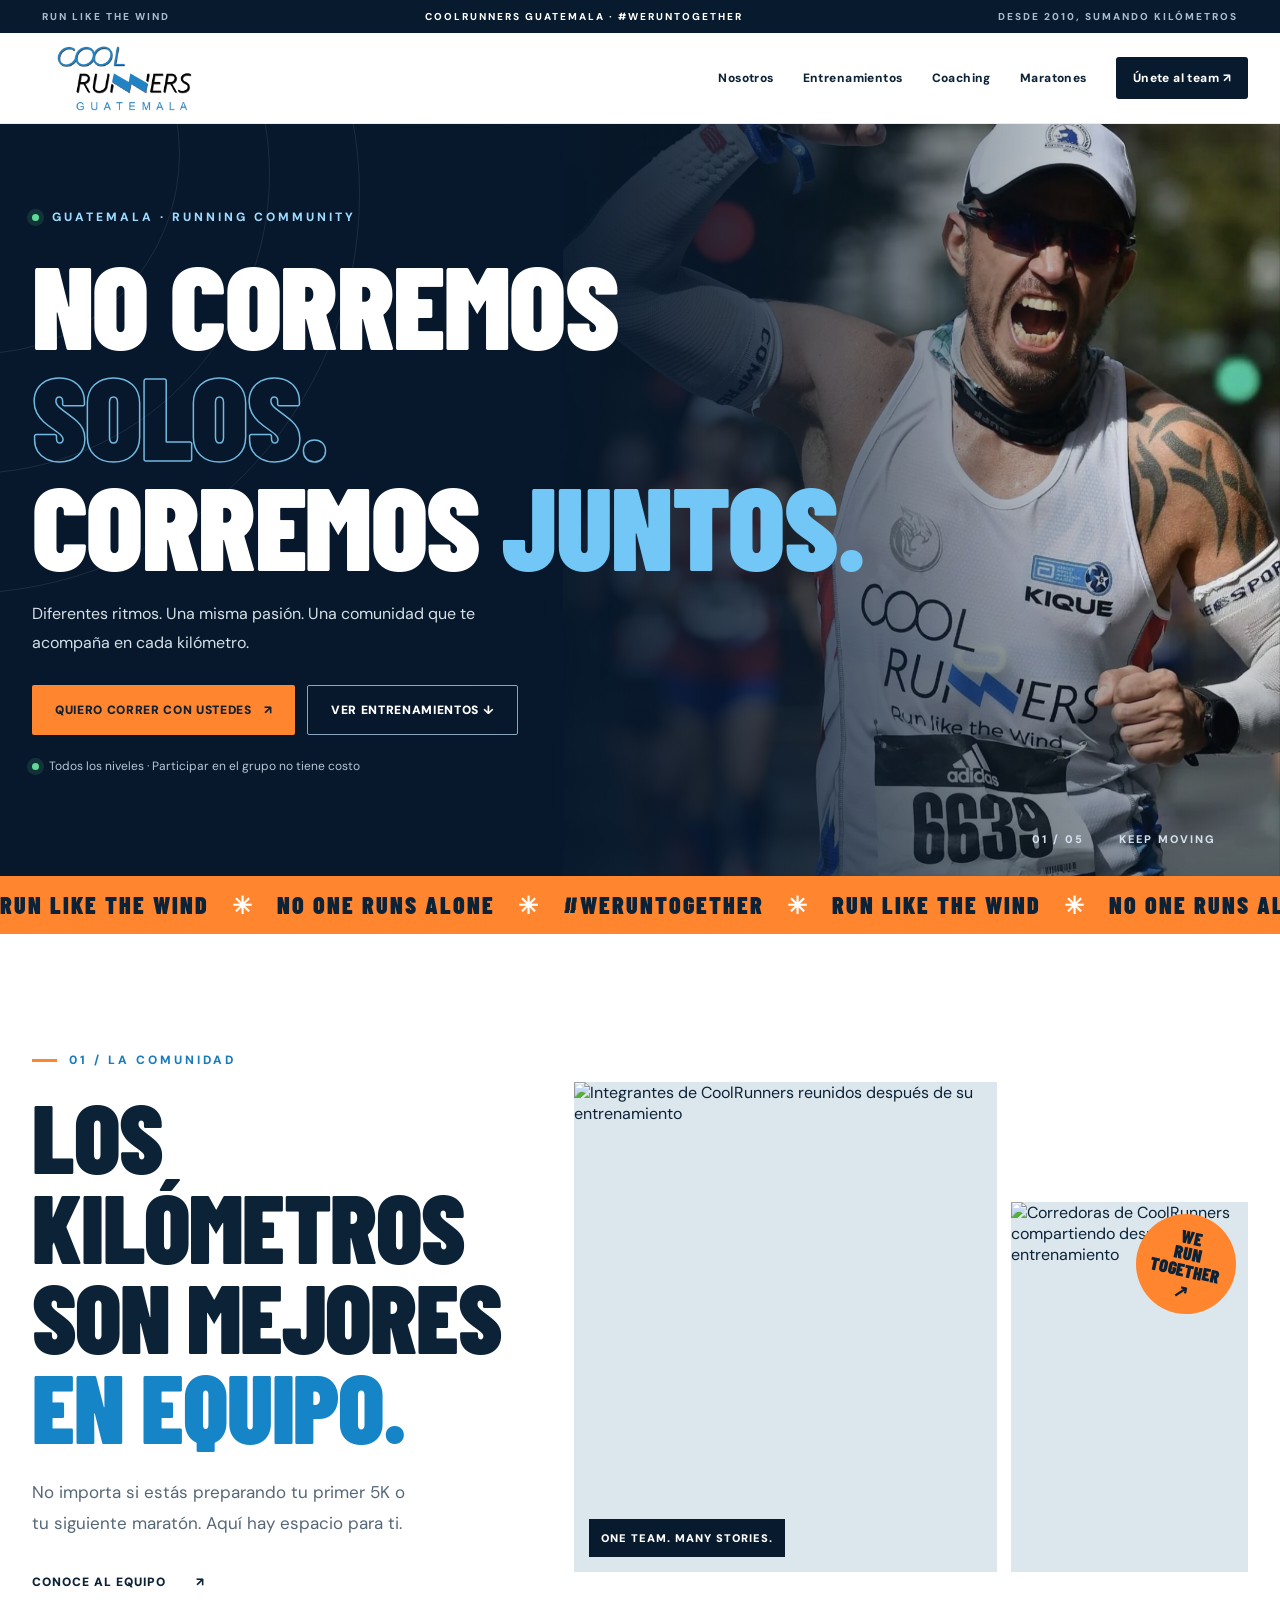
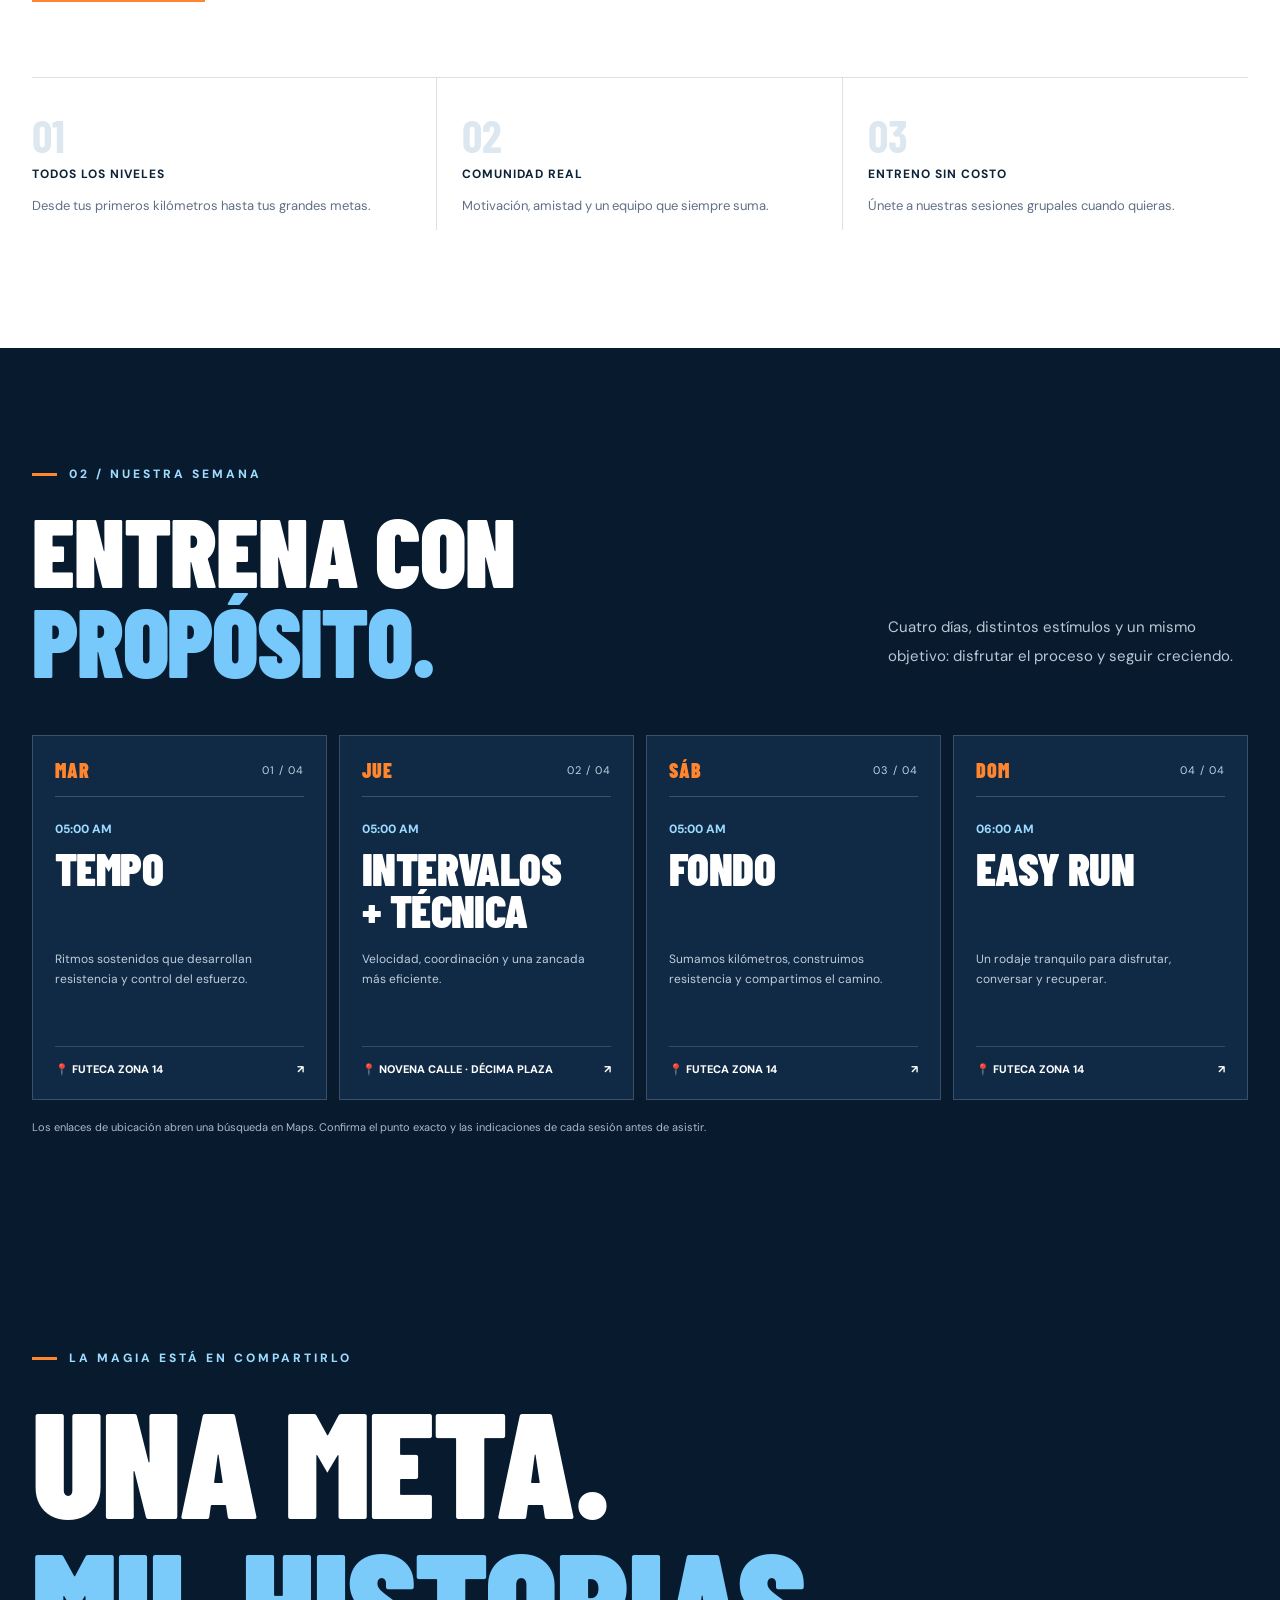
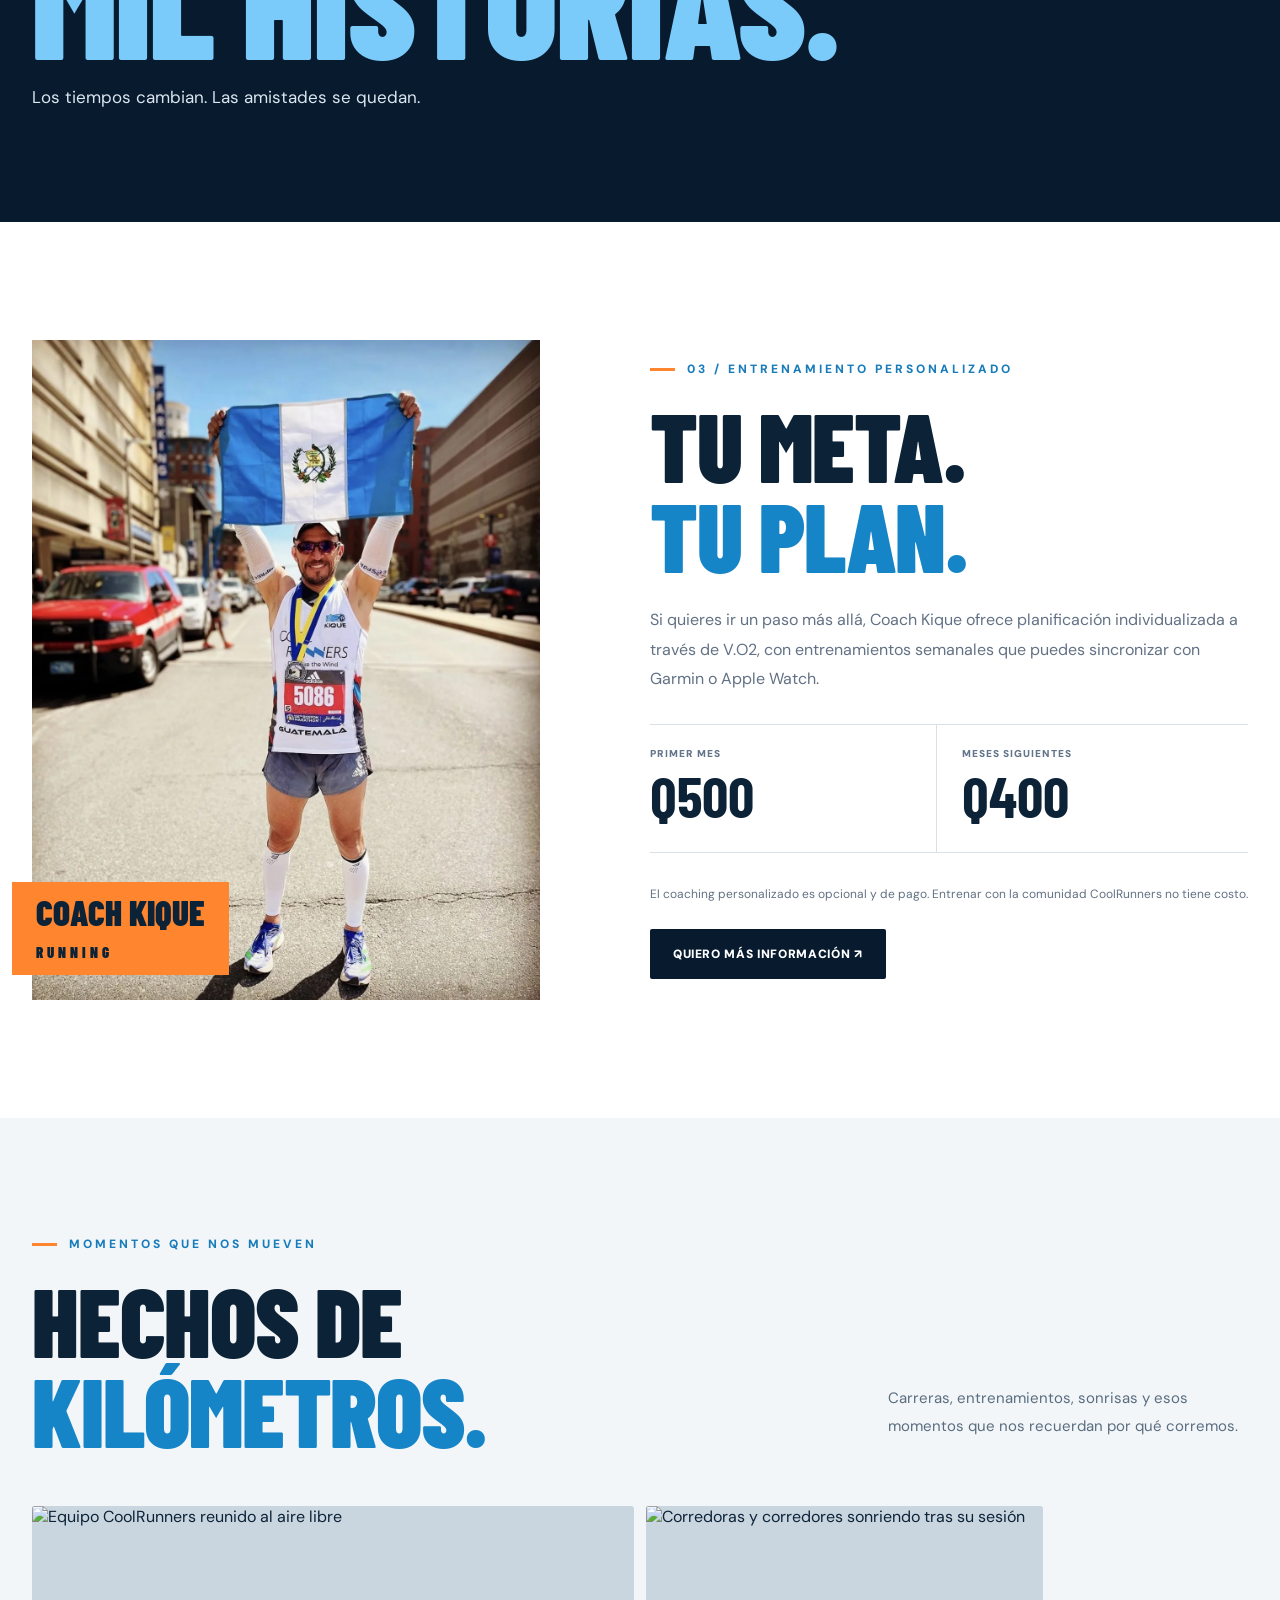
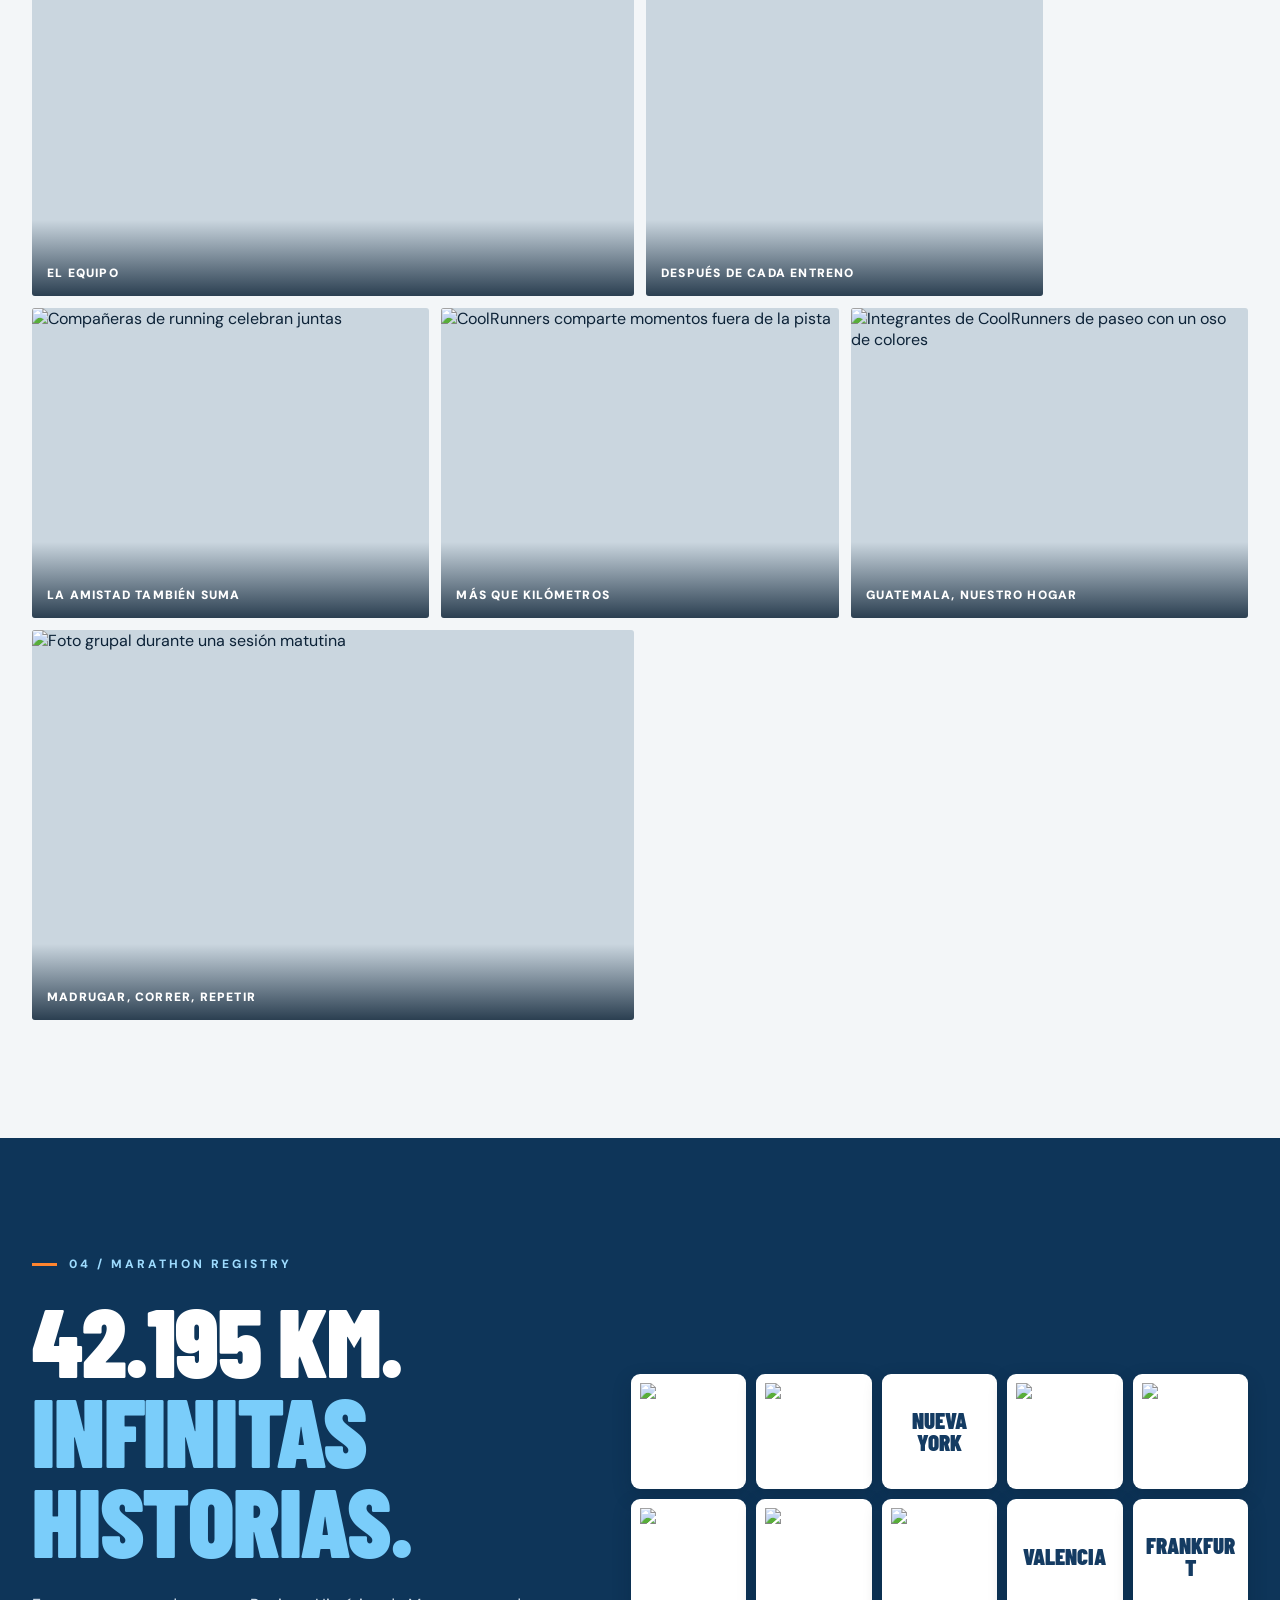
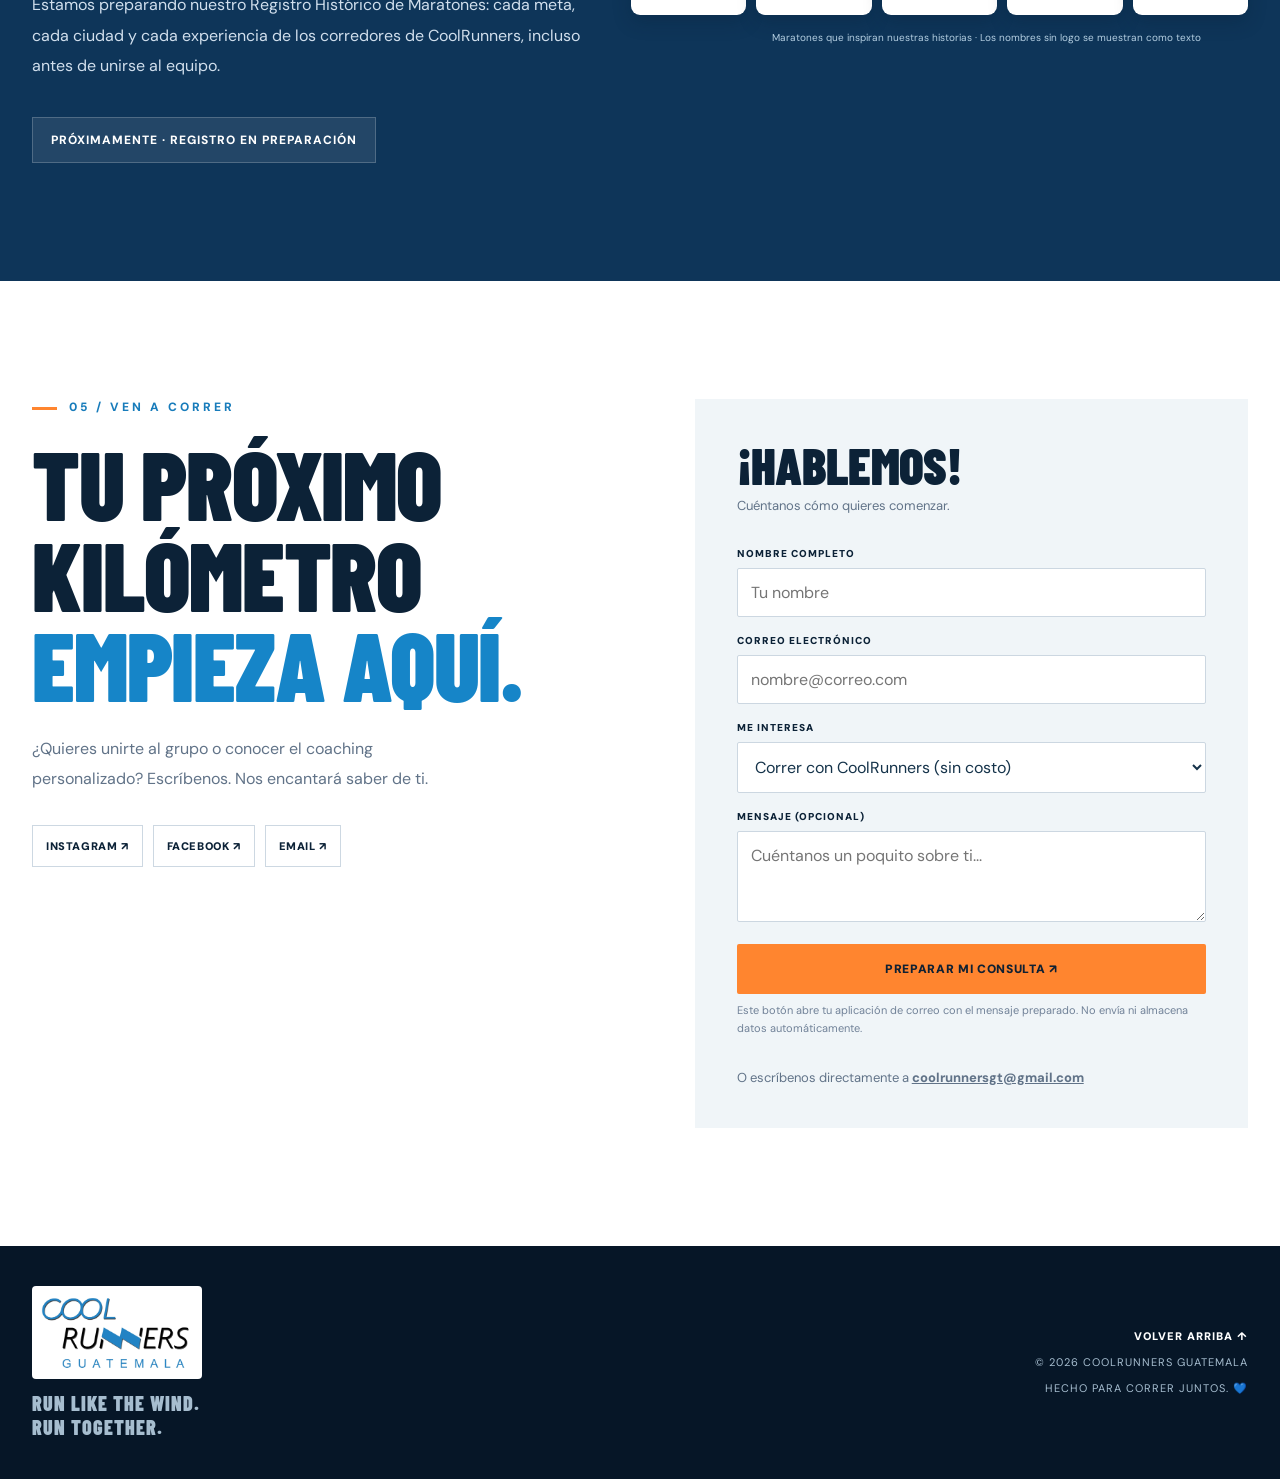
==== index.html @ 45cc1b9d "Add files via upload" ====
<!DOCTYPE html>
<html lang="es">
<head>
<meta charset="utf-8"><meta name="viewport" content="width=device-width,initial-scale=1"><meta name="theme-color" content="#081a2e">
<meta name="description" content="CoolRunners Guatemala. Una comunidad de corredores para todos los niveles. Corre con nosotros, sin costo. #WeRunTogether">
<meta property="og:title" content="CoolRunners Guatemala | Corremos juntos"><meta property="og:description" content="Una comunidad, miles de kilómetros, historias que nos unen."><meta property="og:type" content="website"><meta property="og:image" content="https://kiquerodas.github.io/coolrunners-website/assets/runners-01.webp">
<title>CoolRunners Guatemala — Run like the wind</title>
<link rel="preconnect" href="https://fonts.googleapis.com"><link rel="preconnect" href="https://fonts.gstatic.com" crossorigin><link href="https://fonts.googleapis.com/css2?family=Barlow+Condensed:wght@500;600;700;800;900&family=DM+Sans:wght@400;500;600;700;800&display=swap" rel="stylesheet">
<link rel="stylesheet" href="styles.css"><script src="script.js" defer></script>
</head>
<body>
<a class="skip-link" href="#contenido">Saltar al contenido</a>
<div class="top-strip"><span>RUN LIKE THE WIND</span><span class="top-center">COOLRUNNERS GUATEMALA · #WERUNTOGETHER</span><span>DESDE 2010, SUMANDO KILÓMETROS</span></div>
<header class="header" id="header"><div class="container nav-inner"><a href="#inicio" class="brand" aria-label="CoolRunners Guatemala, ir al inicio"><img src="assets/logo.webp" alt="CoolRunners Guatemala" width="220" height="112"></a><nav class="nav" id="nav" aria-label="Navegación principal"><a href="#nosotros">Nosotros</a><a href="#entrenamientos">Entrenamientos</a><a href="#coaching">Coaching</a><a href="#maratones">Maratones</a><a href="#contacto" class="nav-pill">Únete al team <span aria-hidden="true">↗</span></a></nav><button class="menu-btn" type="button" aria-label="Abrir menú" aria-controls="nav" aria-expanded="false"><span></span><span></span><span></span></button></div></header>
<main id="contenido">
<section class="hero" id="inicio"><div class="hero-photo" role="img" aria-label="Corredor CoolRunners celebrando en carrera"></div><div class="hero-grad"></div><div class="hero-lines" aria-hidden="true"><span></span><span></span><span></span></div><div class="container hero-content"><p class="eyebrow light"><span class="dot"></span> GUATEMALA · RUNNING COMMUNITY</p><h1>NO CORREMOS<br><em>SOLOS.</em><br>CORREMOS <span>JUNTOS.</span></h1><p class="hero-sub">Diferentes ritmos. Una misma pasión. Una comunidad que te acompaña en cada kilómetro.</p><div class="hero-buttons"><a class="button button-orange" href="#contacto">QUIERO CORRER CON USTEDES <span>↗</span></a><a class="button button-outline" href="#entrenamientos">VER ENTRENAMIENTOS ↓</a></div><p class="hero-small"><span class="pulse-dot"></span> Todos los niveles · Participar en el grupo no tiene costo</p></div><div class="hero-corner">01 / 05 <span>KEEP MOVING</span></div></section>
<div class="ticker" aria-hidden="true"><div class="ticker-track"><span>RUN LIKE THE WIND <b>✳</b> NO ONE RUNS ALONE <b>✳</b> #WERUNTOGETHER <b>✳</b> RUN LIKE THE WIND <b>✳</b> NO ONE RUNS ALONE <b>✳</b> #WERUNTOGETHER <b>✳</b></span><span>RUN LIKE THE WIND <b>✳</b> NO ONE RUNS ALONE <b>✳</b> #WERUNTOGETHER <b>✳</b> RUN LIKE THE WIND <b>✳</b> NO ONE RUNS ALONE <b>✳</b> #WERUNTOGETHER <b>✳</b></span></div></div>
<section class="section intro" id="nosotros"><div class="container intro-grid"><div class="intro-title reveal"><div class="kicker">01 / LA COMUNIDAD</div><h2>LOS KILÓMETROS<br>SON MEJORES<br><span>EN EQUIPO.</span></h2><p class="lead">No importa si estás preparando tu primer 5K o tu siguiente maratón. Aquí hay espacio para ti.</p><a class="arrow-link" href="#contacto">CONOCE AL EQUIPO <span>↗</span></a></div><div class="intro-photos reveal"><figure class="main-team"><img src="assets/runners-01.webp" alt="Integrantes de CoolRunners reunidos después de su entrenamiento" loading="lazy"><figcaption>ONE TEAM. MANY STORIES.</figcaption></figure><div class="small-team"><img src="assets/runners-04.webp" alt="Corredoras de CoolRunners compartiendo después del entrenamiento" loading="lazy"><span class="image-stamp">WE<br>RUN<br>TOGETHER<span>↗</span></span></div></div></div><div class="container benefits reveal"><div><strong>01</strong><b>TODOS LOS NIVELES</b><p>Desde tus primeros kilómetros hasta tus grandes metas.</p></div><div><strong>02</strong><b>COMUNIDAD REAL</b><p>Motivación, amistad y un equipo que siempre suma.</p></div><div><strong>03</strong><b>ENTRENO SIN COSTO</b><p>Únete a nuestras sesiones grupales cuando quieras.</p></div></div></section>
<section class="section training" id="entrenamientos"><div class="container"><div class="section-head reveal"><div><div class="kicker light">02 / NUESTRA SEMANA</div><h2>ENTRENA CON<br><span>PROPÓSITO.</span></h2></div><p>Cuatro días, distintos estímulos y un mismo objetivo: disfrutar el proceso y seguir creciendo.</p></div><div class="schedule-grid"><article class="training-card reveal"><div class="training-top"><span>MAR</span><span>01 / 04</span></div><span class="training-time">05:00 AM</span><h3>TEMPO</h3><p>Ritmos sostenidos que desarrollan resistencia y control del esfuerzo.</p><a target="_blank" rel="noopener noreferrer" href="https://www.google.com/maps/search/?api=1&query=Futeca+Plaza+Zona+14+Guatemala">📍 FUTECA ZONA 14 <span>↗</span></a></article><article class="training-card reveal"><div class="training-top"><span>JUE</span><span>02 / 04</span></div><span class="training-time">05:00 AM</span><h3>INTERVALOS<br>+ TÉCNICA</h3><p>Velocidad, coordinación y una zancada más eficiente.</p><a target="_blank" rel="noopener noreferrer" href="https://www.google.com/maps/search/?api=1&query=Novena+Calle+Decima+Plaza+Ciudad+de+Guatemala">📍 NOVENA CALLE · DÉCIMA PLAZA <span>↗</span></a></article><article class="training-card reveal"><div class="training-top"><span>SÁB</span><span>03 / 04</span></div><span class="training-time">05:00 AM</span><h3>FONDO</h3><p>Sumamos kilómetros, construimos resistencia y compartimos el camino.</p><a target="_blank" rel="noopener noreferrer" href="https://www.google.com/maps/search/?api=1&query=Futeca+Plaza+Zona+14+Guatemala">📍 FUTECA ZONA 14 <span>↗</span></a></article><article class="training-card reveal"><div class="training-top"><span>DOM</span><span>04 / 04</span></div><span class="training-time">06:00 AM</span><h3>EASY RUN</h3><p>Un rodaje tranquilo para disfrutar, conversar y recuperar.</p><a target="_blank" rel="noopener noreferrer" href="https://www.google.com/maps/search/?api=1&query=Futeca+Plaza+Zona+14+Guatemala">📍 FUTECA ZONA 14 <span>↗</span></a></article></div><p class="schedule-note">Los enlaces de ubicación abren una búsqueda en Maps. Confirma el punto exacto y las indicaciones de cada sesión antes de asistir.</p></div></section>
<section class="photo-break"><div class="photo-break-bg"></div><div class="container photo-break-inner reveal"><div class="kicker light">LA MAGIA ESTÁ EN COMPARTIRLO</div><h2>UNA META.<br><i>MIL HISTORIAS.</i></h2><p>Los tiempos cambian. Las amistades se quedan.</p></div></section>
<section class="section coaching" id="coaching"><div class="container coaching-grid"><div class="coaching-image reveal"><img src="assets/coach.webp" alt="Coach Kique en el maratón de Boston" loading="lazy"><span class="coach-image-label">COACH KIQUE<br><small>RUNNING</small></span></div><div class="coaching-copy reveal"><div class="kicker">03 / ENTRENAMIENTO PERSONALIZADO</div><h2>TU META.<br><span>TU PLAN.</span></h2><p>Si quieres ir un paso más allá, Coach Kique ofrece planificación individualizada a través de V.O2, con entrenamientos semanales que puedes sincronizar con Garmin o Apple Watch.</p><div class="prices"><div><small>PRIMER MES</small><strong>Q500</strong></div><div><small>MESES SIGUIENTES</small><strong>Q400</strong></div></div><p class="coaching-note">El coaching personalizado es opcional y de pago. Entrenar con la comunidad CoolRunners no tiene costo.</p><a class="button button-dark" href="#contacto">QUIERO MÁS INFORMACIÓN ↗</a></div></div></section>
<section class="gallery section" id="galeria"><div class="container"><div class="section-head gallery-head reveal"><div><div class="kicker">MOMENTOS QUE NOS MUEVEN</div><h2>HECHOS DE<br><span>KILÓMETROS.</span></h2></div><p>Carreras, entrenamientos, sonrisas y esos momentos que nos recuerdan por qué corremos.</p></div><div class="gallery-grid reveal">
<figure class="g1"><img loading="lazy" src="assets/runners-01.webp" alt="Equipo CoolRunners reunido al aire libre"><figcaption>EL EQUIPO</figcaption></figure>
<figure class="g2"><img loading="lazy" src="assets/runners-02.webp" alt="Corredoras y corredores sonriendo tras su sesión"><figcaption>DESPUÉS DE CADA ENTRENO</figcaption></figure>
<figure class="g3"><img loading="lazy" src="assets/runners-03.webp" alt="Compañeras de running celebran juntas"><figcaption>LA AMISTAD TAMBIÉN SUMA</figcaption></figure>
<figure class="g4"><img loading="lazy" src="assets/runners-04.webp" alt="CoolRunners comparte momentos fuera de la pista"><figcaption>MÁS QUE KILÓMETROS</figcaption></figure>
<figure class="g5"><img loading="lazy" src="assets/runners-05.webp" alt="Integrantes de CoolRunners de paseo con un oso de colores"><figcaption>GUATEMALA, NUESTRO HOGAR</figcaption></figure>
<figure class="g6"><img loading="lazy" src="assets/runners-06.webp" alt="Foto grupal durante una sesión matutina"><figcaption>MADRUGAR, CORRER, REPETIR</figcaption></figure>
</div></div></section>
<section class="section marathon" id="maratones"><div class="container marathon-inner reveal"><div class="marathon-copy"><div class="kicker light">04 / MARATHON REGISTRY</div><h2>42.195 KM.<br><span>INFINITAS HISTORIAS.</span></h2><p>Estamos preparando nuestro Registro Histórico de Maratones: cada meta, cada ciudad y cada experiencia de los corredores de CoolRunners, incluso antes de unirse al equipo.</p><span class="soon">PRÓXIMAMENTE · REGISTRO EN PREPARACIÓN</span></div><div class="marathon-wall" aria-label="Maratones de todo el mundo"><div class="race-grid"><div class="race-tile"><img loading="lazy" src="assets/marathon-boston.webp" alt="Logotipo del maratón de Boston"></div><div class="race-tile"><img loading="lazy" src="assets/marathon-chicago.webp" alt="Logotipo del maratón de Chicago"></div><div class="race-tile"><span class="race-name">Nueva York</span></div><div class="race-tile"><img loading="lazy" src="assets/marathon-tokyo.webp" alt="Logotipo del maratón de Tokio"></div><div class="race-tile"><img loading="lazy" src="assets/marathon-guatemala.webp" alt="Logotipo del maratón de Guatemala 42K"></div><div class="race-tile"><img loading="lazy" src="assets/marathon-berlin.webp" alt="Logotipo del maratón de Berlín"></div><div class="race-tile"><img loading="lazy" src="assets/marathon-london.webp" alt="Logotipo del maratón de Londres"></div><div class="race-tile"><img loading="lazy" src="assets/marathon-sydney.webp" alt="Logotipo del maratón de Sídney"></div><div class="race-tile"><span class="race-name">Valencia</span></div><div class="race-tile"><span class="race-name">Frankfurt</span></div></div><p class="race-caption">Maratones que inspiran nuestras historias · Los nombres sin logo se muestran como texto</p></div></div></section>
<section class="section contact" id="contacto"><div class="container contact-grid"><div class="contact-copy reveal"><div class="kicker">05 / VEN A CORRER</div><h2>TU PRÓXIMO<br>KILÓMETRO<br><span>EMPIEZA AQUÍ.</span></h2><p>¿Quieres unirte al grupo o conocer el coaching personalizado? Escríbenos. Nos encantará saber de ti.</p><div class="social-links"><a href="https://www.instagram.com/coolrunnersgt/" target="_blank" rel="noopener noreferrer">INSTAGRAM ↗</a><a href="https://www.facebook.com/share/1PuGut77Zo/" target="_blank" rel="noopener noreferrer">FACEBOOK ↗</a><a href="mailto:coolrunnersgt@gmail.com">EMAIL ↗</a></div></div><div class="contact-panel reveal"><h3>¡HABLEMOS!</h3><p>Cuéntanos cómo quieres comenzar.</p><form id="contact-form"><label for="fullName">NOMBRE COMPLETO</label><input id="fullName" name="name" required autocomplete="name" maxlength="120" placeholder="Tu nombre"><label for="email">CORREO ELECTRÓNICO</label><input id="email" name="email" type="email" autocomplete="email" required placeholder="nombre@correo.com"><label for="interest">ME INTERESA</label><select id="interest" name="interest"><option value="Correr con CoolRunners (sin costo)">Correr con CoolRunners (sin costo)</option><option value="Coaching personalizado con Coach Kique">Coaching personalizado con Coach Kique</option><option value="Ambas opciones">Ambas opciones</option></select><label for="message">MENSAJE (OPCIONAL)</label><textarea id="message" name="message" rows="3" maxlength="1500" placeholder="Cuéntanos un poquito sobre ti..."></textarea><button type="submit" class="button button-orange">PREPARAR MI CONSULTA ↗</button><p class="form-note">Este botón abre tu aplicación de correo con el mensaje preparado. No envía ni almacena datos automáticamente.</p></form><p class="direct-email">O escríbenos directamente a <a href="mailto:coolrunnersgt@gmail.com">coolrunnersgt@gmail.com</a></p></div></div></section>
</main>
<footer class="footer"><div class="container footer-main"><div><img src="assets/logo.webp" alt="CoolRunners Guatemala" width="210" height="106"><p>RUN LIKE THE WIND.<br>RUN TOGETHER.</p></div><div class="footer-right"><a href="#inicio">VOLVER ARRIBA ↑</a><span>© <span id="year">2026</span> COOLRUNNERS GUATEMALA</span><span>HECHO PARA CORRER JUNTOS. 💙</span></div></div></footer>
</body></html>
---- styles.css ----
:root{--navy:#081a2e;--ink:#0c2237;--blue:#1685c8;--blue2:#2d9edb;--orange:#ff852f;--white:#fff;--paper:#f4f6f7;--muted:#64758a;--line:#d9e1e7}*{box-sizing:border-box}html{scroll-behavior:smooth;scroll-padding-top:96px}body{margin:0;font-family:'DM Sans',sans-serif;color:var(--ink);background:#fff}a{color:inherit;text-decoration:none}button,input,textarea,select{font:inherit}button{cursor:pointer}img{display:block;max-width:100%}.container{width:min(1220px,calc(100% - 64px));margin:auto}.skip-link{position:absolute;left:-9999px;background:#fff;padding:12px;z-index:100}.skip-link:focus{left:12px;top:12px}.top-strip{background:var(--navy);color:#aabbd0;min-height:33px;display:flex;justify-content:space-between;align-items:center;padding:7px 3.3%;font-size:10px;font-weight:800;letter-spacing:2px}.top-center{color:#fff}.header{position:sticky;top:0;z-index:40;background:rgba(255,255,255,.96);backdrop-filter:blur(15px);border-bottom:1px solid #e9edf1;transition:box-shadow .2s}.header.scrolled{box-shadow:0 8px 28px #08213814}.nav-inner{height:90px;display:flex;justify-content:space-between;align-items:center;gap:25px}.brand{display:block;width:188px;flex-shrink:0}.brand img{width:100%;height:72px;object-fit:contain}.nav{display:flex;align-items:center;gap:29px}.nav>a{font-size:12px;font-weight:800;letter-spacing:.035em;transition:color .2s}.nav>a:hover{color:var(--blue)}.nav .nav-pill{background:var(--navy);color:#fff;padding:13px 17px;border-radius:3px}.nav .nav-pill:hover{background:var(--blue);color:#fff}.menu-btn{display:none;background:none;border:none;flex-direction:column;gap:5px;padding:10px}.menu-btn span{height:2px;width:25px;background:var(--ink)}h1,h2,h3,p,figure{margin-top:0}h1,h2,h3{font-family:'Barlow Condensed',Impact,sans-serif;line-height:.94;font-weight:900;letter-spacing:-.013em}h2{font-size:clamp(52px,7.5vw,102px);margin-bottom:25px}.kicker,.eyebrow{font-size:12px;letter-spacing:3px;font-weight:800;color:#187cbb;margin-bottom:23px}.kicker.light,.eyebrow.light{color:#9edcff}.kicker:before{content:'';display:inline-block;width:25px;border-top:3px solid var(--orange);vertical-align:middle;margin-right:12px}.hero{position:relative;min-height:690px;background:var(--navy);overflow:hidden;display:flex;align-items:center;color:#fff}.hero-photo{position:absolute;inset:0 0 0 44%;background:url('assets/hero.webp') center 40%/cover no-repeat;animation:heroEnter 1.3s ease both}.hero-grad{position:absolute;inset:0;background:linear-gradient(90deg,#07182c 0%,#07182c 31%,#07182cfa 43%,#07182cd0 57%,#07182c08 93%),linear-gradient(0deg,#06162666,transparent 45%)}.hero-content{position:relative;z-index:2;padding:85px 0 90px}.hero h1{font-size:clamp(68px,9.2vw,143px);max-width:920px;margin:0 0 20px}.hero h1 em{font-style:normal;-webkit-text-stroke:1.5px #72b9e1;color:transparent}.hero h1 span{color:#72c7f6}.hero-sub{font-size:16px;line-height:1.8;color:#d5e0e8;max-width:455px}.hero-buttons{display:flex;gap:12px;flex-wrap:wrap;margin-top:27px}.button{display:inline-flex;align-items:center;justify-content:center;gap:12px;border:0;border-radius:2px;padding:16px 23px;font-weight:900;letter-spacing:.055em;font-size:12px;transition:transform .2s,background .2s;min-height:50px}.button:hover{transform:translateY(-3px)}.button-orange{background:var(--orange);color:#102133}.button-orange:hover{background:#ffae6a}.button-outline{border:1px solid #8ba5bd;color:#fff}.button-outline:hover{background:#ffffff22}.button-dark{background:var(--navy);color:#fff}.hero-small{margin-top:23px;font-size:12px;color:#b7c6d5}.pulse-dot,.dot{display:inline-block;background:#5fda93;border-radius:50%;height:7px;width:7px;margin-right:7px;box-shadow:0 0 0 5px #5fda9322}.hero-corner{position:absolute;right:5%;bottom:30px;z-index:2;display:flex;gap:35px;font-weight:800;font-size:11px;letter-spacing:2px;color:#d6e0ed}.hero-lines{position:absolute;inset:0;pointer-events:none}.hero-lines span{position:absolute;width:400px;height:400px;border:1px solid #ffffff16;border-radius:50%;top:-170px;left:-220px}.hero-lines span:nth-child(2){width:600px;height:600px;top:-250px;left:-330px}.hero-lines span:nth-child(3){width:800px;height:800px;top:-330px;left:-440px}.ticker{overflow:hidden;background:var(--orange);height:58px;display:flex;align-items:center;white-space:nowrap}.ticker-track{display:flex;animation:tickerMove 32s linear infinite;width:max-content}.ticker span{font-family:'Barlow Condensed',sans-serif;font-weight:900;letter-spacing:2px;font-size:24px}.ticker b{color:#fff;padding:0 16px}.section{padding:118px 0}.intro-grid{display:grid;grid-template-columns:.82fr 1.18fr;gap:6%;align-items:center}.intro h2 span,.coaching h2 span,.gallery h2 span,.contact h2 span{color:var(--blue)}.lead{color:#556777;font-size:17px;line-height:1.85;max-width:390px}.arrow-link{display:inline-flex;margin-top:18px;font-weight:900;font-size:12px;letter-spacing:1px;border-bottom:2px solid var(--orange);padding-bottom:10px;gap:30px}.intro-photos{display:grid;grid-template-columns:1.3fr .73fr;align-items:end;gap:14px}.main-team,.small-team{position:relative;overflow:hidden;background:#dce6ed;margin:0}.main-team img{height:490px;width:100%;object-fit:cover}.main-team figcaption{position:absolute;bottom:15px;left:15px;background:var(--navy);color:#fff;font-size:11px;font-weight:900;letter-spacing:1px;padding:12px}.small-team img{height:370px;width:100%;object-fit:cover}.image-stamp{position:absolute;top:12px;right:12px;width:100px;height:100px;background:var(--orange);border-radius:50%;display:flex;flex-direction:column;justify-content:center;align-items:center;text-align:center;font-family:'Barlow Condensed',sans-serif;font-size:18px;line-height:.9;font-weight:900;transform:rotate(12deg)}.image-stamp span{margin-top:5px}.benefits{margin-top:75px;border-top:1px solid var(--line);display:grid;grid-template-columns:repeat(3,1fr)}.benefits>div{padding:30px 25px 0;border-right:1px solid var(--line)}.benefits>div:first-child{padding-left:0}.benefits>div:last-child{border-right:0}.benefits strong{font-family:'Barlow Condensed',sans-serif;font-size:45px;color:#dce7f0;display:block}.benefits b{font-size:12px;letter-spacing:1px}.benefits p{color:#617084;font-size:13px;line-height:1.7;margin:12px 0}.training{background:var(--navy);color:#fff}.section-head{display:flex;justify-content:space-between;align-items:end;gap:50px;margin-bottom:50px}.section-head h2{margin:0}.section-head h2 span{color:#78c9fb}.section-head>p{max-width:360px;line-height:1.9;color:#b9c8d6;font-size:15px}.schedule-grid{display:grid;grid-template-columns:repeat(4,1fr);gap:12px}.training-card{border:1px solid #ffffff2e;background:#102a45;min-height:365px;padding:22px;display:flex;flex-direction:column;transition:transform .25s,background .25s}.training-card:hover{transform:translateY(-7px);background:#153b60}.training-top{display:flex;justify-content:space-between;align-items:center;border-bottom:1px solid #ffffff30;padding-bottom:14px;font-size:11px;color:#bdd3e4;letter-spacing:1px}.training-top span:first-child{font-size:20px;color:var(--orange);font-family:'Barlow Condensed';font-weight:900}.training-time{font-size:12px;font-weight:800;margin-top:24px;color:#9bd9ff}.training h3{font-size:45px;margin:10px 0 14px;min-height:88px}.training-card p{font-size:12px;color:#bfccdc;line-height:1.7}.training-card a{margin-top:auto;font-size:11px;font-weight:800;line-height:1.5;color:#fff;border-top:1px solid #ffffff28;padding-top:14px;display:flex;justify-content:space-between;gap:6px}.training-card a:hover{color:#8bd2ff}.schedule-note{margin:20px 0 0;color:#aab9cd;font-size:11px}.photo-break{height:570px;position:relative;background:var(--navy);display:flex;align-items:center;overflow:hidden;color:#fff}.photo-break-bg{position:absolute;inset:0;background:linear-gradient(90deg,#071a2ef7 0%,#071a2e99 56%,#071a2e10 100%),url('assets/runners-06.webp') center 48%/cover no-repeat;transform:scale(1.02)}.photo-break-inner{position:relative;z-index:2}.photo-break h2{font-size:clamp(72px,12vw,150px);margin-bottom:15px}.photo-break h2 i{font-style:normal;color:#7acafa}.photo-break p{color:#dce6ef;font-size:17px}.coaching-grid{display:grid;grid-template-columns:.85fr 1fr;gap:9%;align-items:center}.coaching-image{position:relative;background:#e4eaf0}.coaching-image img{width:100%;height:660px;object-fit:cover;object-position:center top}.coach-image-label{position:absolute;bottom:25px;left:-20px;background:var(--orange);padding:15px 24px;font-family:'Barlow Condensed';font-weight:900;font-size:35px;line-height:.9}.coach-image-label small{font-size:15px;letter-spacing:4px}.coaching-copy p{color:#627184;line-height:1.85}.prices{display:flex;border-block:1px solid var(--line);margin:30px 0}.prices>div{flex:1;padding:22px 10px 22px 0}.prices>div+div{padding-left:25px;border-left:1px solid var(--line)}.prices small{display:block;color:#63758b;font-size:10px;font-weight:900;letter-spacing:1px}.prices strong{font-family:'Barlow Condensed';font-size:58px;display:block}.coaching-note{font-size:12px;margin-bottom:24px}.gallery{background:#f3f6f8}.gallery-head>p{color:#596d80}.gallery-head h2 span{color:var(--blue)}.gallery-grid{display:grid;grid-template-columns:1.2fr .9fr 1fr 1.05fr;gap:10px}.gallery-grid figure{position:relative;margin:0;overflow:hidden;background:#cad6df}.gallery-grid img{height:370px;width:100%;object-fit:cover;transition:transform .6s}.gallery-grid figure:hover img{transform:scale(1.06)}.gallery-grid figcaption{position:absolute;bottom:0;left:0;right:0;background:linear-gradient(transparent,#061c30cf);color:#fff;font-size:11px;font-weight:900;letter-spacing:1px;padding:45px 15px 15px}.marathon{background:#0e3559;color:#fff;overflow:hidden}.marathon-inner{display:grid;grid-template-columns:1.35fr .65fr;align-items:center;gap:60px}.marathon h2 span{color:#7acdfa}.marathon p{max-width:570px;color:#d1dfed;line-height:1.9}.soon{display:inline-block;margin-top:20px;background:#ffffff16;border:1px solid #ffffff33;font-size:12px;letter-spacing:1px;padding:14px 18px;font-weight:800}.medal-art{position:relative;min-height:360px;display:grid;place-items:center}.medal-ribbon{position:absolute;top:-160px;width:130px;height:310px;background:linear-gradient(90deg,#317bc5 0 31%,#fff 31% 49%,#ef5144 49% 62%,#fff 62% 70%,#317bc5 70%);transform:rotate(14deg)}.medal-disc{width:260px;height:260px;border-radius:50%;background:linear-gradient(135deg,#ffd793,#d99739 65%,#ffd38e);border:14px ridge #ebae53;box-shadow:0 25px 50px #0005;position:relative;display:flex;align-items:center;justify-content:center;flex-direction:column;color:#593614;transform:rotate(-7deg)}.medal-disc small{font-family:'Barlow Condensed';font-size:28px;font-weight:900}.medal-disc strong{font-family:'Barlow Condensed';font-size:72px;line-height:.9}.medal-disc span{font-size:12px;letter-spacing:3px;font-weight:900}.contact-grid{display:grid;grid-template-columns:1fr 1fr;gap:9%;align-items:start}.contact-copy p{color:#617388;line-height:1.9;max-width:420px}.social-links{display:flex;flex-wrap:wrap;gap:10px;margin-top:30px}.social-links a{border:1px solid #cdd8e2;padding:13px;font-size:11px;font-weight:900;letter-spacing:.6px;transition:background .2s}.social-links a:hover{background:#e6f3ff}.contact-panel{background:#f0f5f8;padding:42px}.contact-panel h3{font-size:51px;margin:0 0 8px}.contact-panel>p{color:#617388;font-size:13px}.contact-panel form{display:flex;flex-direction:column;margin-top:24px;gap:8px}.contact-panel label{font-size:10px;letter-spacing:1px;font-weight:900;margin-top:9px}.contact-panel input,.contact-panel select,.contact-panel textarea{border:1px solid #ccd7e1;background:#fff;padding:13px;color:#15334a;width:100%;border-radius:2px;outline-color:var(--blue)}.contact-panel form .button{margin-top:14px;width:100%}.contact-panel .form-note{color:#718298;line-height:1.6;font-size:11px}.direct-email{font-size:12px;color:#627488;margin:20px 0 0}.direct-email a{font-weight:800;text-decoration:underline}.footer{background:#061627;color:#a6bdcf;padding:40px 0}.footer-main{display:flex;justify-content:space-between;gap:20px;align-items:center}.footer-main img{background:#fff;border-radius:4px;width:170px;height:auto;padding:7px}.footer-main p{font-family:'Barlow Condensed';letter-spacing:1px;font-size:20px;font-weight:900;margin:12px 0 0}.footer-right{display:flex;align-items:end;flex-direction:column;gap:12px;font-size:11px;letter-spacing:1px}.footer-right a{color:#fff;font-weight:900}.reveal{opacity:0;transform:translateY(26px);transition:opacity .65s ease,transform .65s ease}.reveal.visible{opacity:1;transform:none}@keyframes tickerMove{to{transform:translateX(-50%)}}@keyframes heroEnter{from{opacity:.4;transform:scale(1.07)}to{opacity:1;transform:scale(1)}}@media(max-width:1020px){.container{width:min(100% - 38px,1220px)}.nav{gap:15px}.nav a{font-size:11px}.hero{min-height:650px}.hero-photo{left:32%}.hero-grad{background:linear-gradient(90deg,#07182c 0%,#07182cf5 36%,#07182ca0 67%,#07182c44)}.intro-grid{grid-template-columns:1fr;gap:35px}.intro-photos{max-width:900px}.schedule-grid{grid-template-columns:repeat(2,1fr)}.training h3{min-height:auto}.coaching-grid{gap:5%}.coaching-image img{height:570px}}@media(max-width:700px){.top-strip{justify-content:center}.top-strip>span:not(.top-center){display:none}.nav-inner{height:72px}.brand{width:150px}.brand img{height:65px}.menu-btn{display:flex}.nav{position:absolute;top:72px;left:0;right:0;background:#fff;display:none;flex-direction:column;align-items:stretch;gap:0;padding:12px 20px 24px;box-shadow:0 20px 25px #001b3324}.nav.open{display:flex}.nav a{padding:14px 10px;font-size:14px}.nav .nav-pill{margin-top:8px;text-align:center}.hero{min-height:760px;align-items:end}.hero-photo{inset:0;background-position:57% center}.hero-grad{background:linear-gradient(0deg,#051527 3%,#051527e8 29%,#05152792 60%,#05152718 100%)}.hero-content{padding:270px 0 82px}.hero h1{font-size:clamp(62px,14vw,95px)}.hero-sub{font-size:14px;max-width:390px}.hero-buttons{gap:9px}.button{font-size:11px;padding:14px 16px}.hero-corner{right:18px;bottom:15px;font-size:9px}.section{padding:75px 0}h2{font-size:clamp(56px,11vw,80px)}.kicker{font-size:10px}.intro-photos{grid-template-columns:1.2fr .8fr;gap:8px}.main-team img{height:330px}.small-team img{height:260px}.image-stamp{width:70px;height:70px;font-size:13px}.benefits{grid-template-columns:1fr;margin-top:45px}.benefits>div{border-right:0;border-bottom:1px solid var(--line);padding:18px 0;display:grid;grid-template-columns:60px 1fr;column-gap:15px}.benefits strong{grid-row:span 2}.benefits p{margin:4px 0}.section-head{display:block}.section-head>p{margin:24px 0 0}.schedule-grid{grid-template-columns:1fr 1fr}.training-card{padding:16px;min-height:340px}.training h3{font-size:34px}.training-top span:first-child{font-size:18px}.training-card a{font-size:10px}.photo-break{height:430px}.photo-break h2{font-size:clamp(72px,13vw,105px)}.coaching-grid{grid-template-columns:1fr}.coaching-image img{height:510px;object-position:center 20%}.coaching-copy{margin-top:44px}.gallery-grid{grid-template-columns:1fr 1fr}.gallery-grid img{height:270px}.marathon-inner{grid-template-columns:1fr}.medal-art{min-height:270px;transform:scale(.76)}.contact-grid{grid-template-columns:1fr;gap:40px}.contact-panel{padding:25px}.footer-main{align-items:start}.footer-right{font-size:10px;text-align:right}}@media(max-width:400px){.container{width:calc(100% - 30px)}.hero h1{font-size:60px}.hero-content{padding-bottom:95px}.schedule-grid{grid-template-columns:1fr}.training-card{min-height:280px}.intro-photos{grid-template-columns:1fr}.small-team{display:none}.main-team img{height:310px}.footer-main{flex-direction:column}.footer-right{align-items:start;text-align:left}}@media(prefers-reduced-motion:reduce){html{scroll-behavior:auto}*,*:before,*:after{animation:none!important;transition:none!important}.reveal{opacity:1;transform:none}}

/* V4: real community photo mosaic */
.gallery-grid{grid-template-columns:repeat(12,minmax(0,1fr));gap:12px}
.gallery-grid figure{grid-column:span 4;border-radius:3px;min-width:0}
.gallery-grid figure:nth-child(1),.gallery-grid figure:nth-child(6){grid-column:span 6}
.gallery-grid img{height:310px;object-position:center 35%}
.gallery-grid figure:nth-child(1) img,.gallery-grid figure:nth-child(6) img{height:390px}
.gallery-grid figcaption{font-size:12px;letter-spacing:1.2px}
.marathon-inner{grid-template-columns:.95fr 1.05fr;gap:40px}
.marathon-wall{min-width:0}
.race-grid{display:grid;grid-template-columns:repeat(5,minmax(0,1fr));gap:10px}
.race-tile{background:#fff;min-width:0;aspect-ratio:1 / 1;display:flex;align-items:center;justify-content:center;border-radius:9px;padding:9px;box-shadow:0 7px 18px #061b3040;transition:transform .25s,box-shadow .25s}
.race-tile:hover{transform:translateY(-7px) rotate(-1deg);box-shadow:0 18px 28px #061b3070}
.race-tile img{width:100%;height:100%;object-fit:contain}
.race-name{font-family:'Barlow Condensed',Impact,sans-serif;font-weight:900;text-transform:uppercase;text-align:center;line-height:.95;font-size:clamp(14px,1.9vw,23px);color:#143b62;overflow-wrap:anywhere}
.race-caption{font-size:10px!important;color:#b5cfe2!important;line-height:1.5!important;text-align:right;margin:15px 0 0}
@media(max-width:1020px){.race-grid{grid-template-columns:repeat(5,minmax(0,1fr))}.marathon-inner{grid-template-columns:1fr}.marathon-wall{max-width:860px}}
@media(max-width:700px){.gallery-grid{grid-template-columns:repeat(2,minmax(0,1fr));gap:8px}.gallery-grid figure,.gallery-grid figure:nth-child(1),.gallery-grid figure:nth-child(6){grid-column:span 1}.gallery-grid img,.gallery-grid figure:nth-child(1) img,.gallery-grid figure:nth-child(6) img{height:230px}.gallery-grid figcaption{font-size:9px}.race-grid{grid-template-columns:repeat(3,minmax(0,1fr));gap:8px}.race-name{font-size:18px}.race-tile{padding:7px}}
@media(max-width:400px){.gallery-grid img,.gallery-grid figure:nth-child(1) img,.gallery-grid figure:nth-child(6) img{height:190px}}
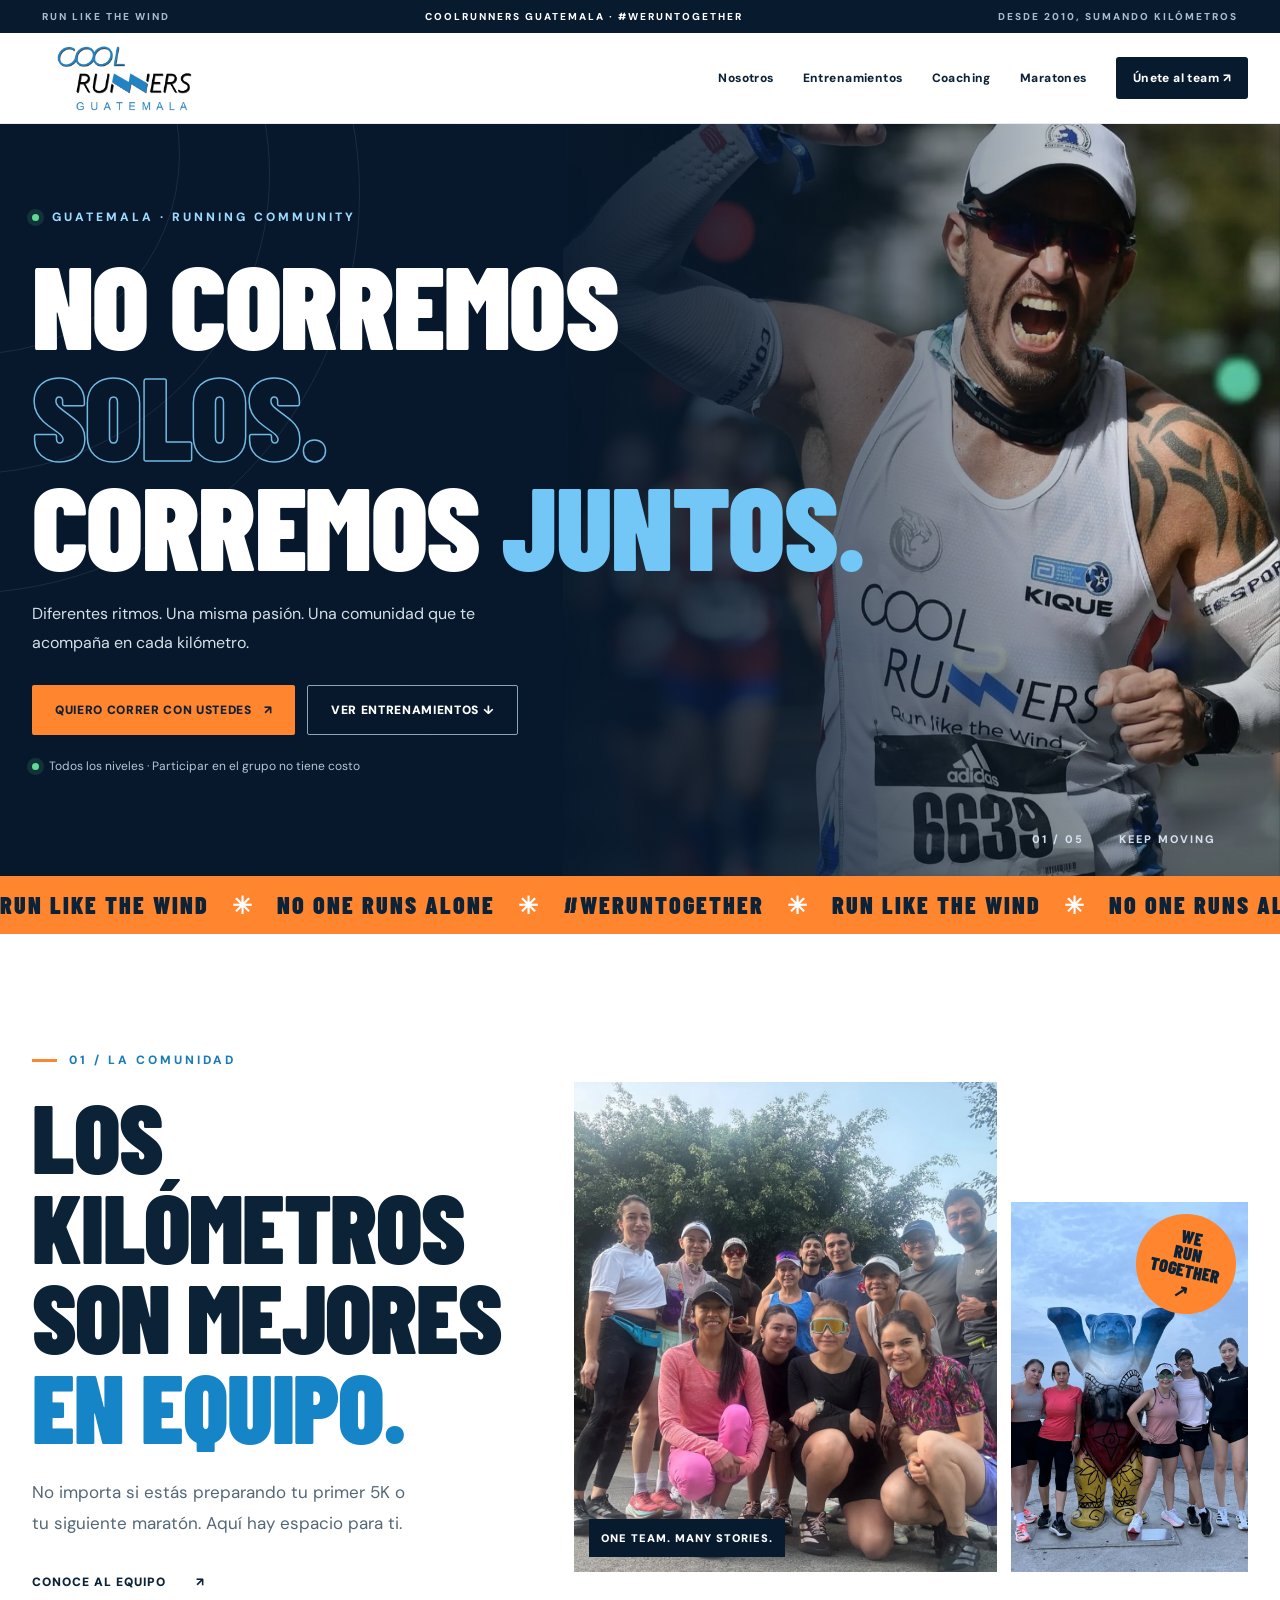
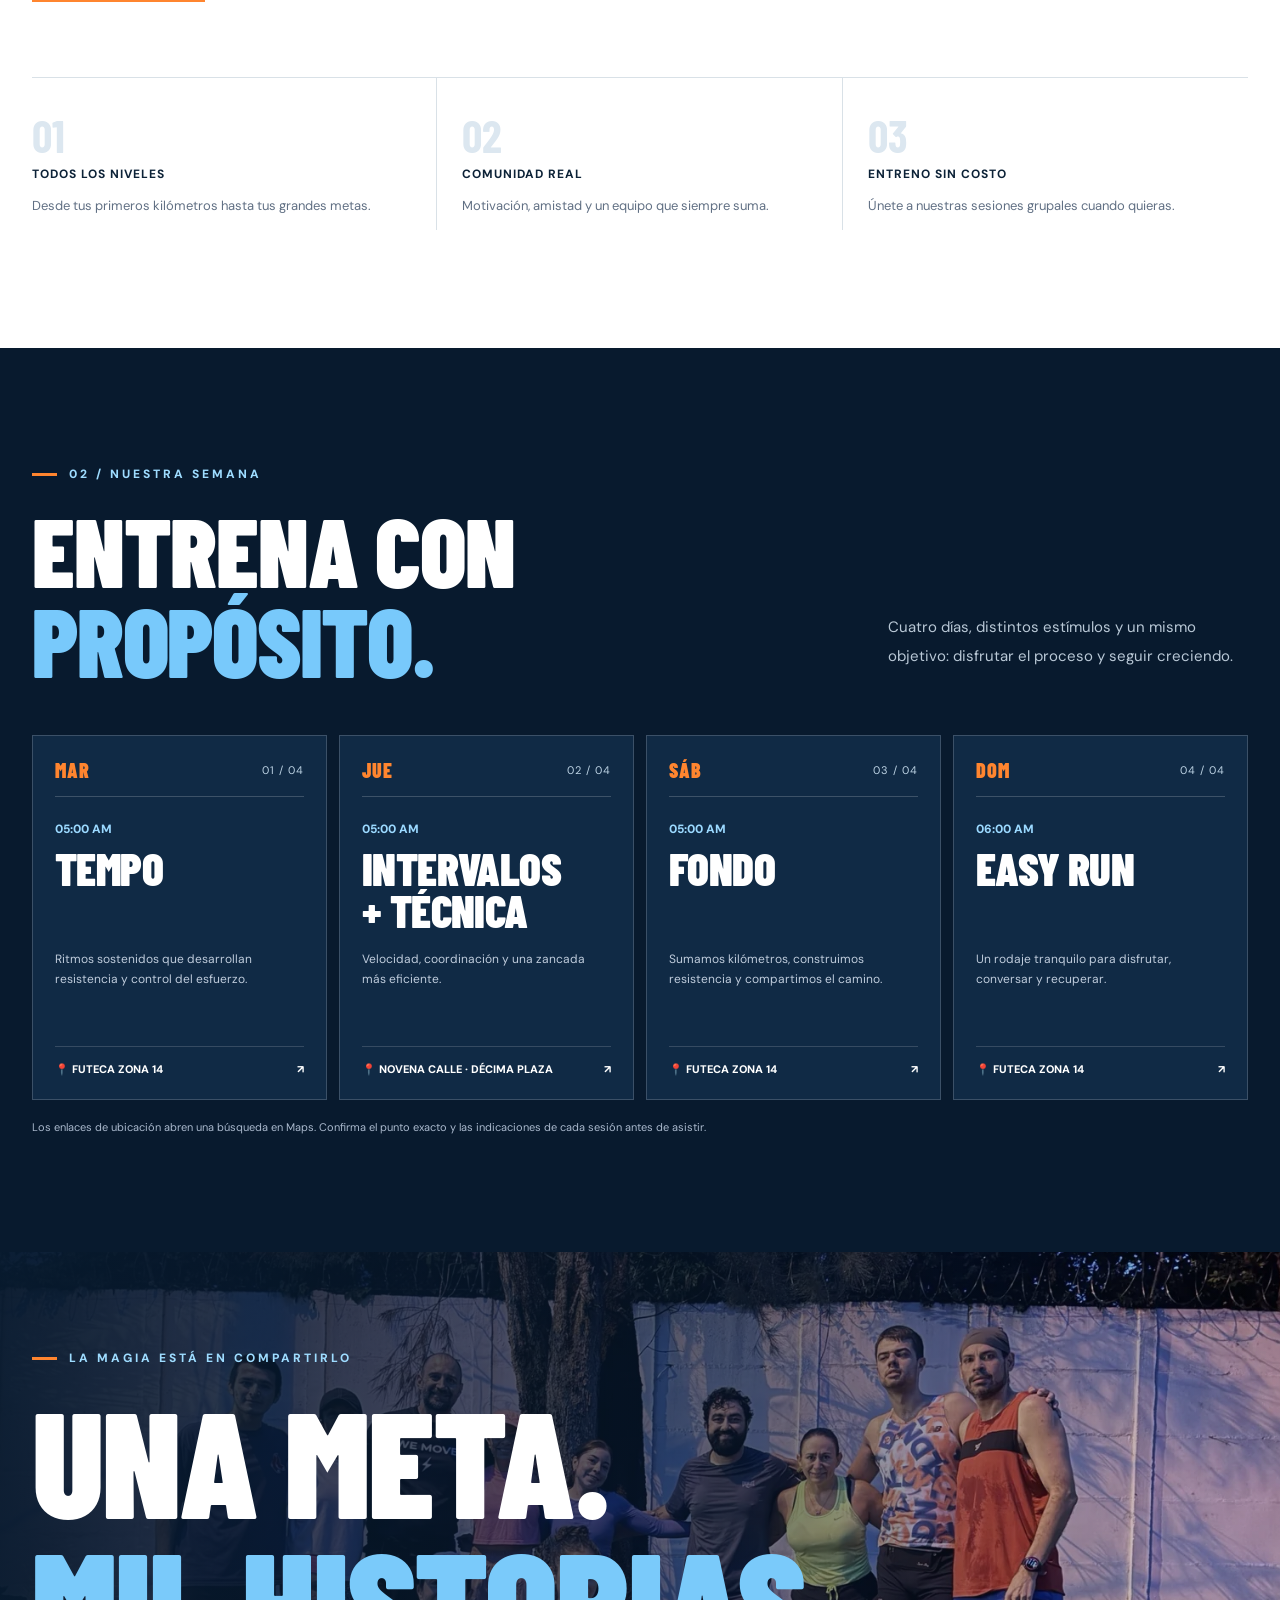
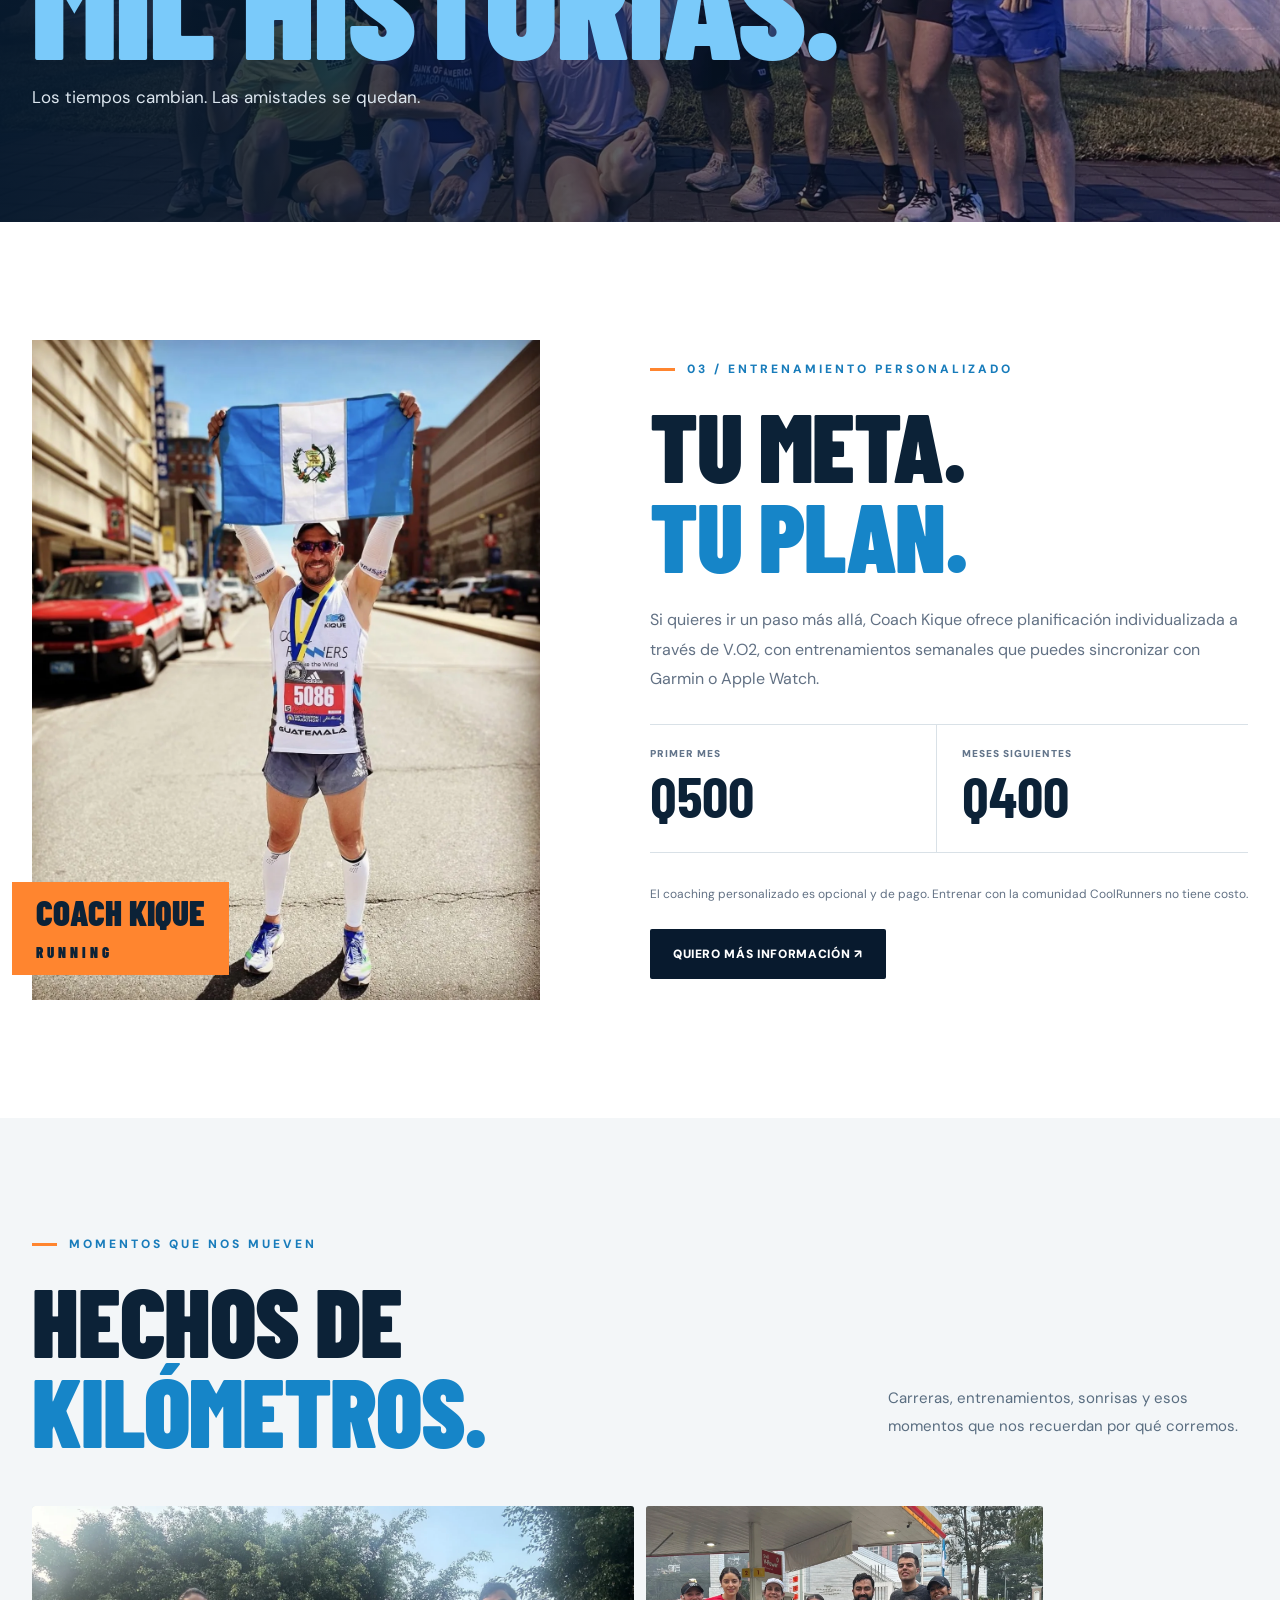
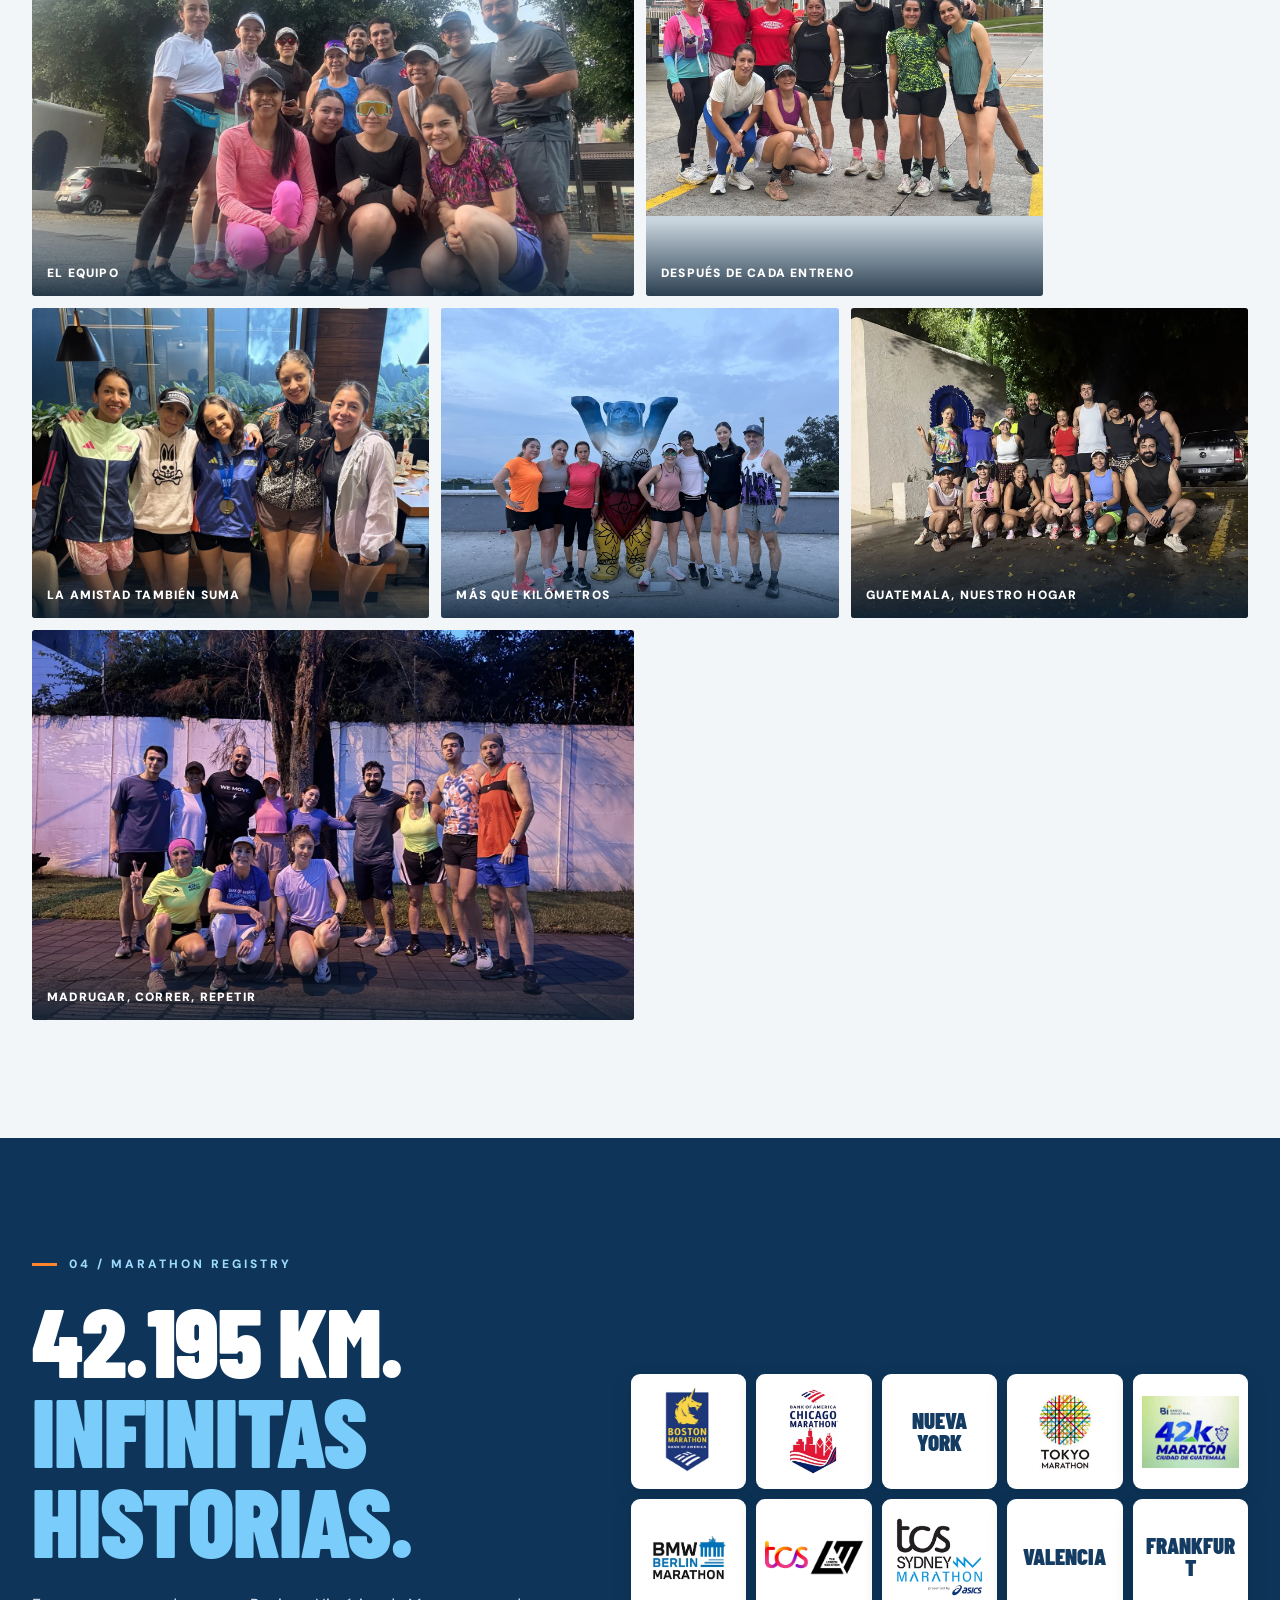
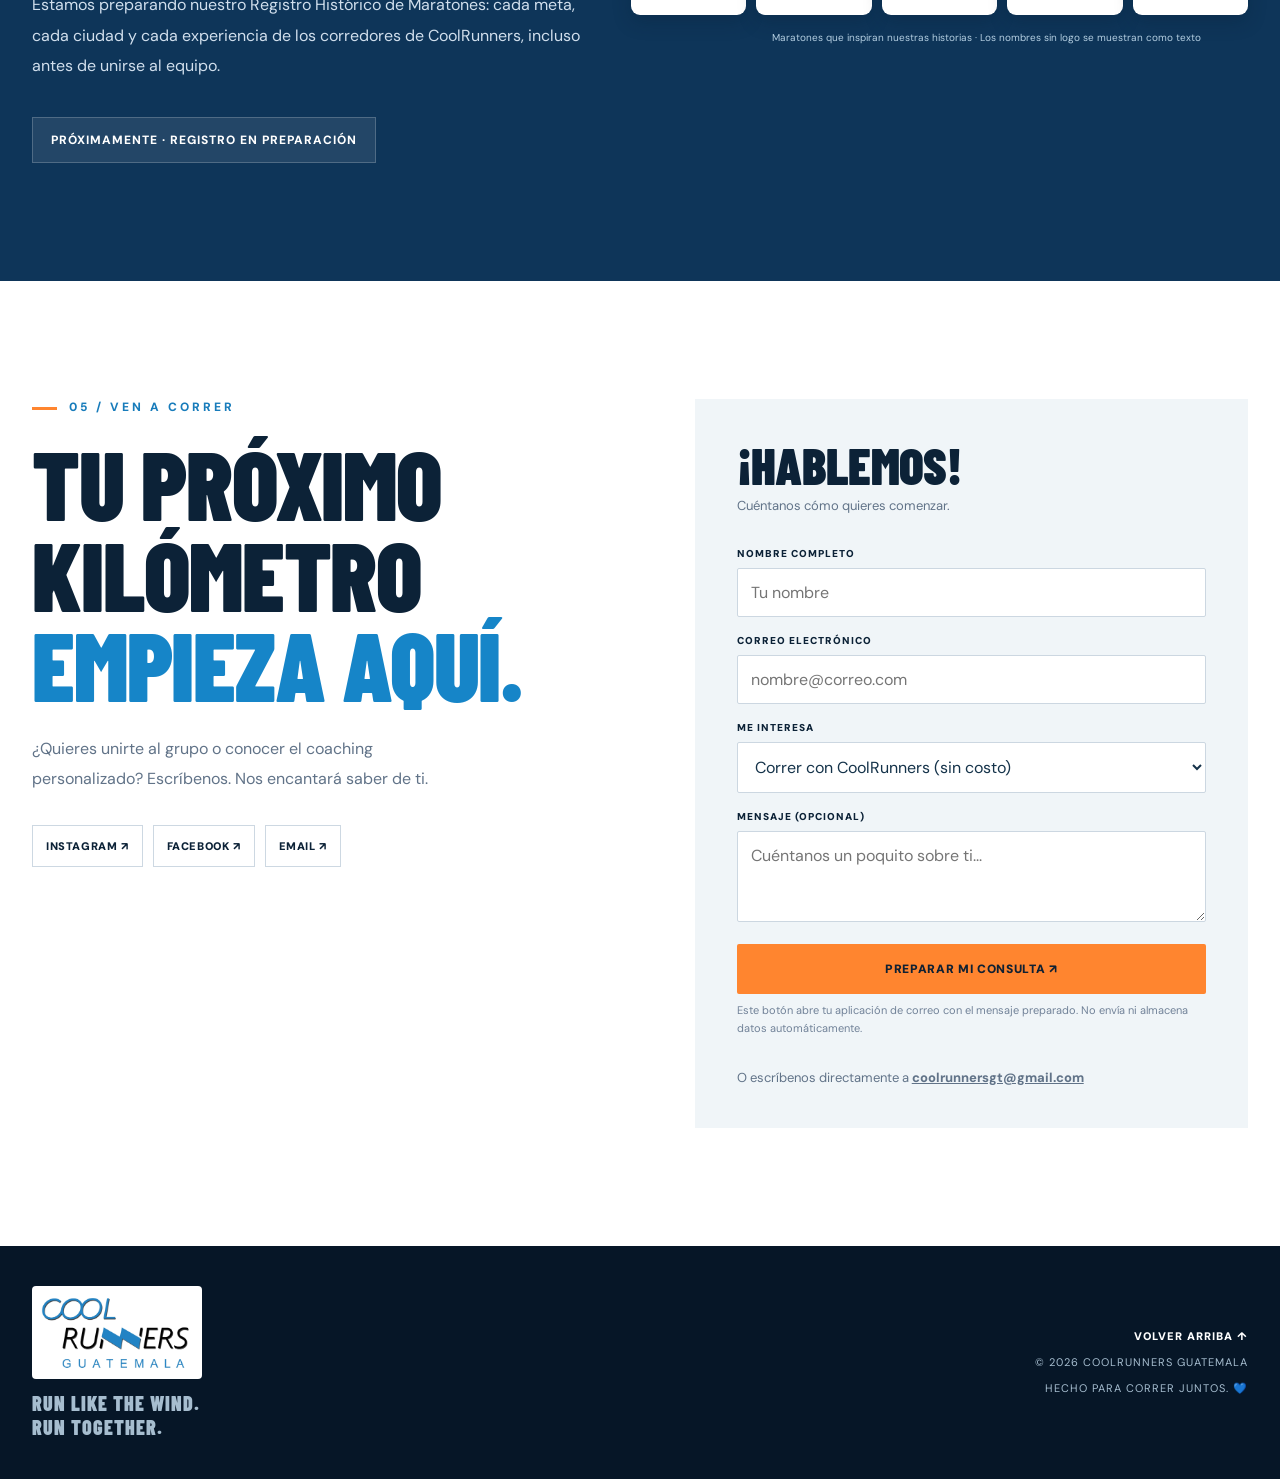
==== commit 051842b3: "Add files via upload" ====
--- a/index.html
+++ b/index.html
@@ -3,7 +3,20 @@
 <head>
 <meta charset="utf-8"><meta name="viewport" content="width=device-width,initial-scale=1"><meta name="theme-color" content="#081a2e">
 <meta name="description" content="CoolRunners Guatemala. Una comunidad de corredores para todos los niveles. Corre con nosotros, sin costo. #WeRunTogether">
-<meta property="og:title" content="CoolRunners Guatemala | Corremos juntos"><meta property="og:description" content="Una comunidad, miles de kilómetros, historias que nos unen."><meta property="og:type" content="website"><meta property="og:image" content="https://kiquerodas.github.io/coolrunners-website/assets/runners-01.webp">
+<meta property="og:title" content="CoolRunners Guatemala | Corremos juntos">
+<meta property="og:description" content="Una comunidad, miles de kilómetros, historias que nos unen.">
+<meta property="og:type" content="website">
+<meta property="og:url" content="https://kiquerodas.github.io/coolrunners-website/">
+<meta property="og:image" content="https://kiquerodas.github.io/coolrunners-website/assets/coolrunners-whatsapp-preview.jpg?v=2">
+<meta property="og:image:secure_url" content="https://kiquerodas.github.io/coolrunners-website/assets/coolrunners-whatsapp-preview.jpg?v=2">
+<meta property="og:image:width" content="1200">
+<meta property="og:image:height" content="630">
+<meta property="og:image:type" content="image/jpeg">
+<meta property="og:image:alt" content="CoolRunners Guatemala: Corremos juntos. Fotografía de nuestra comunidad de corredores.">
+<meta name="twitter:card" content="summary_large_image">
+<meta name="twitter:title" content="CoolRunners Guatemala | Corremos juntos">
+<meta name="twitter:description" content="Una comunidad, miles de kilómetros, historias que nos unen.">
+<meta name="twitter:image" content="https://kiquerodas.github.io/coolrunners-website/assets/coolrunners-whatsapp-preview.jpg?v=2">
 <title>CoolRunners Guatemala — Run like the wind</title>
 <link rel="preconnect" href="https://fonts.googleapis.com"><link rel="preconnect" href="https://fonts.gstatic.com" crossorigin><link href="https://fonts.googleapis.com/css2?family=Barlow+Condensed:wght@500;600;700;800;900&family=DM+Sans:wght@400;500;600;700;800&display=swap" rel="stylesheet">
 <link rel="stylesheet" href="styles.css"><script src="script.js" defer></script>
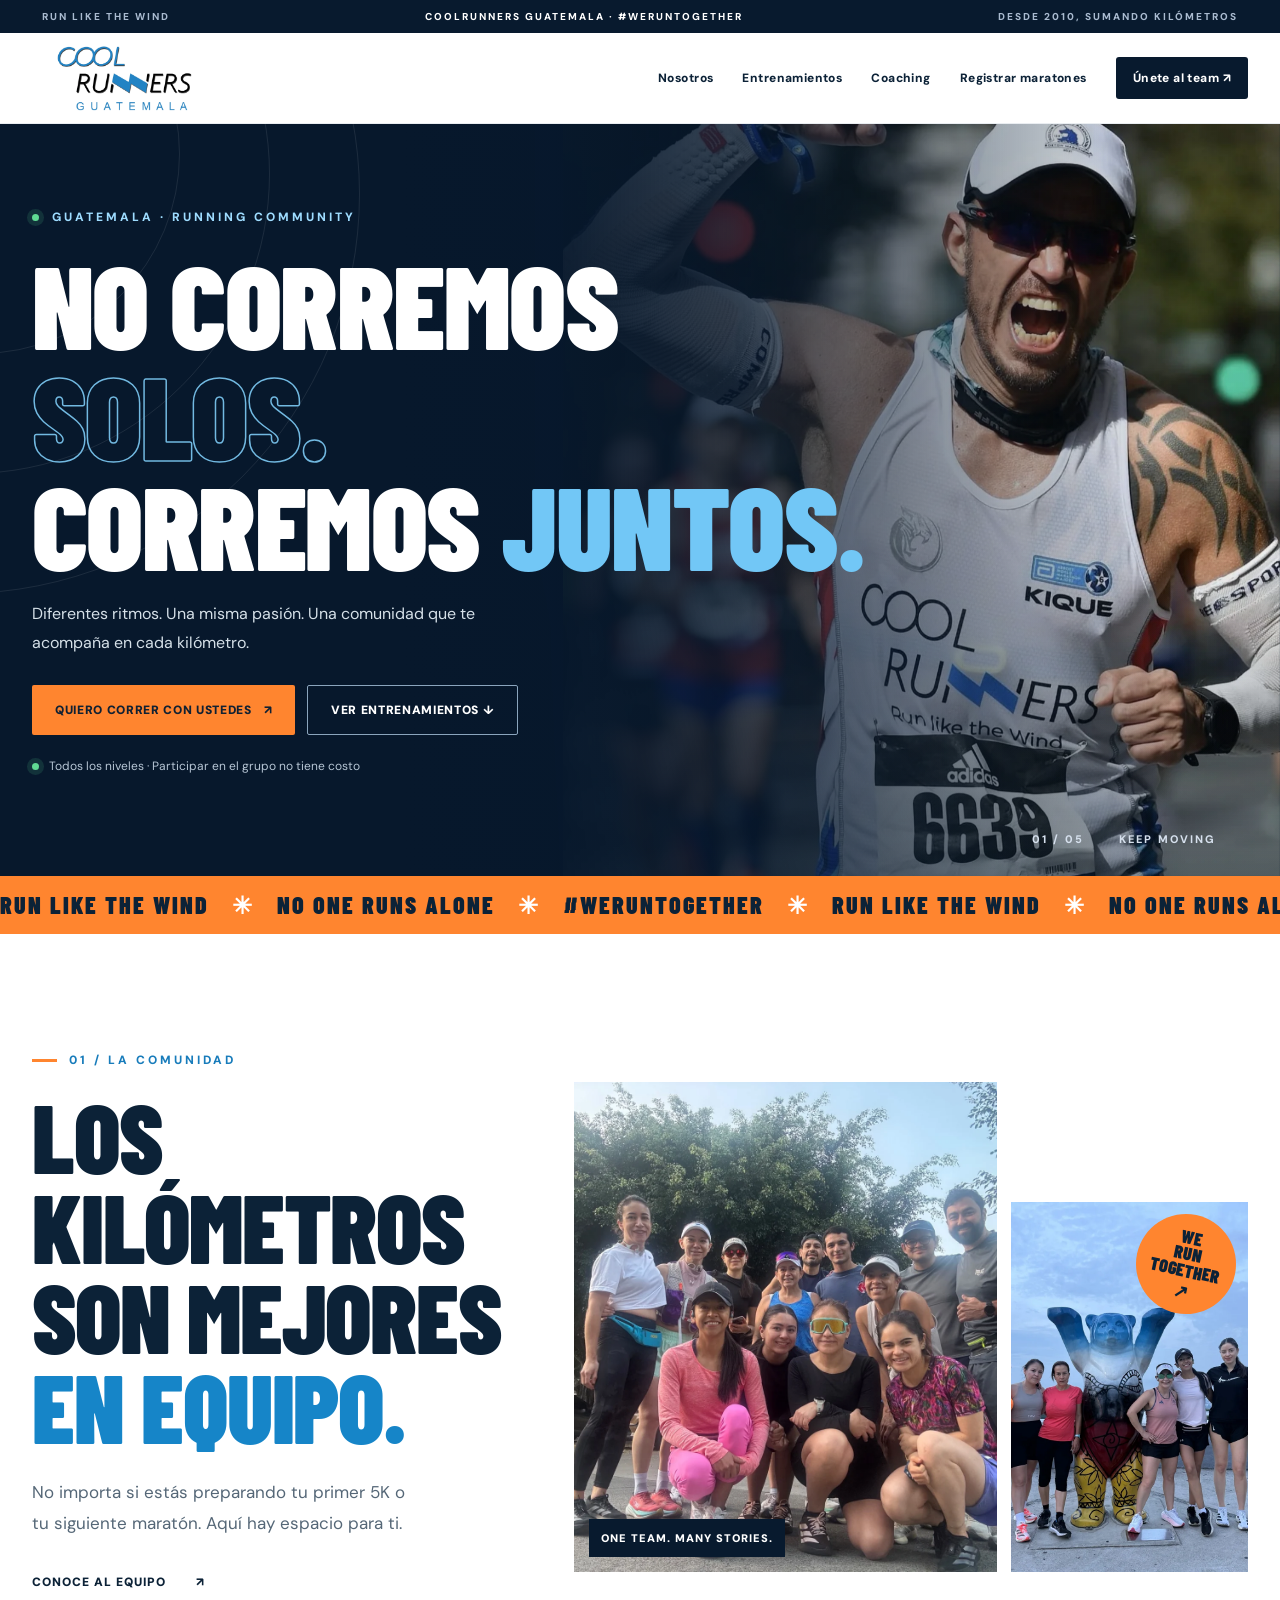
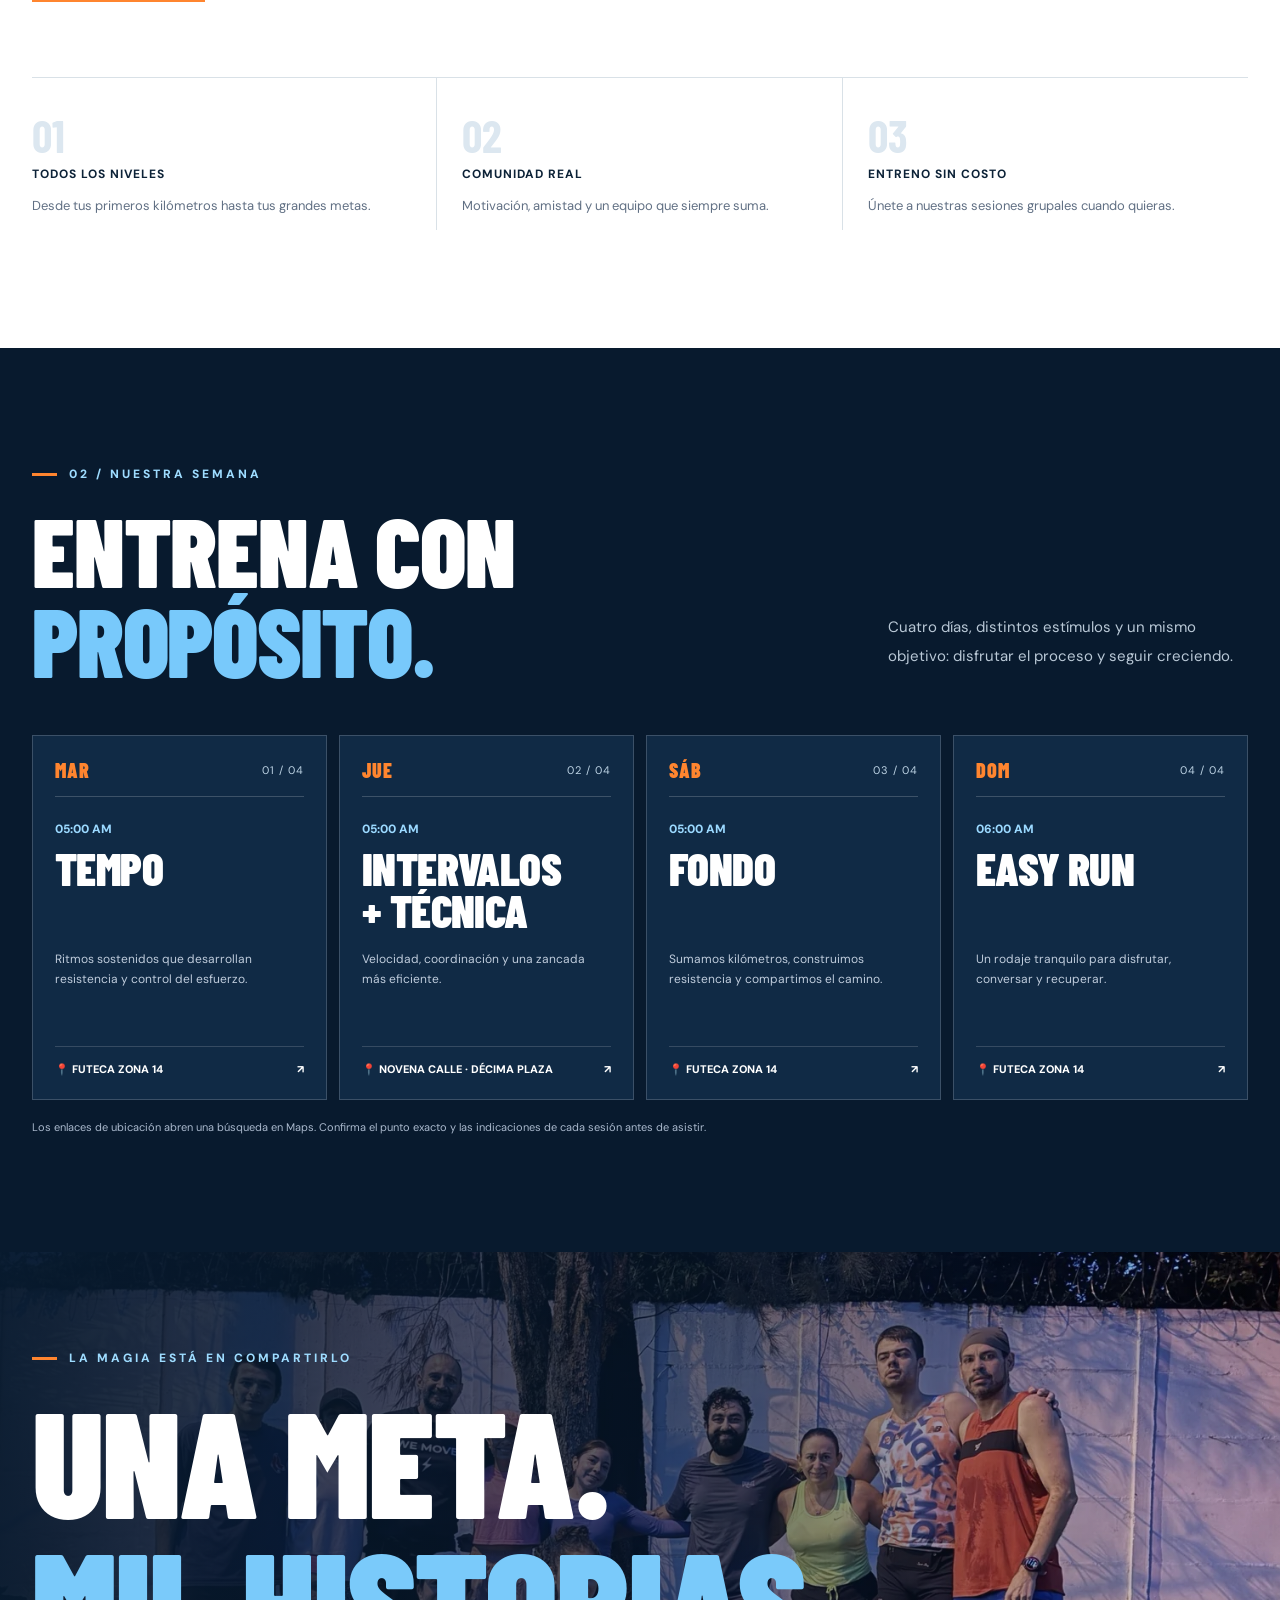
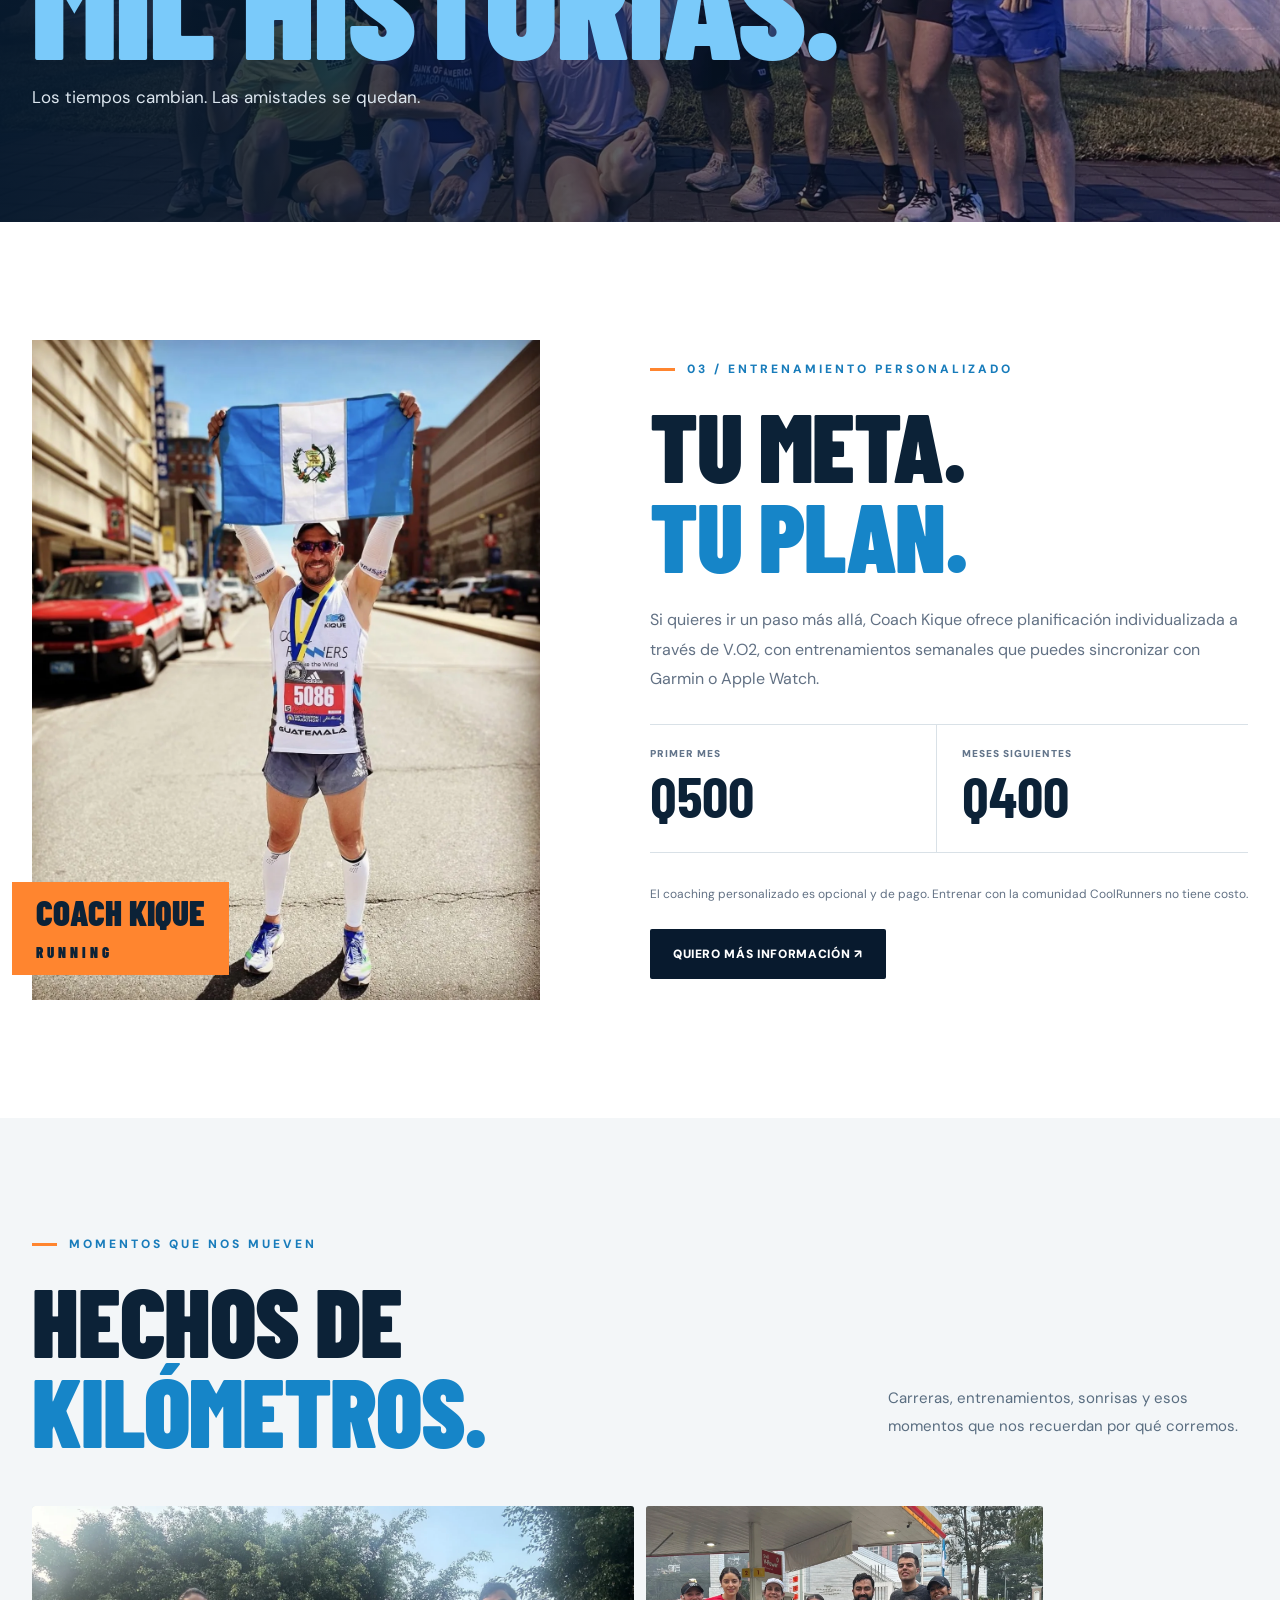
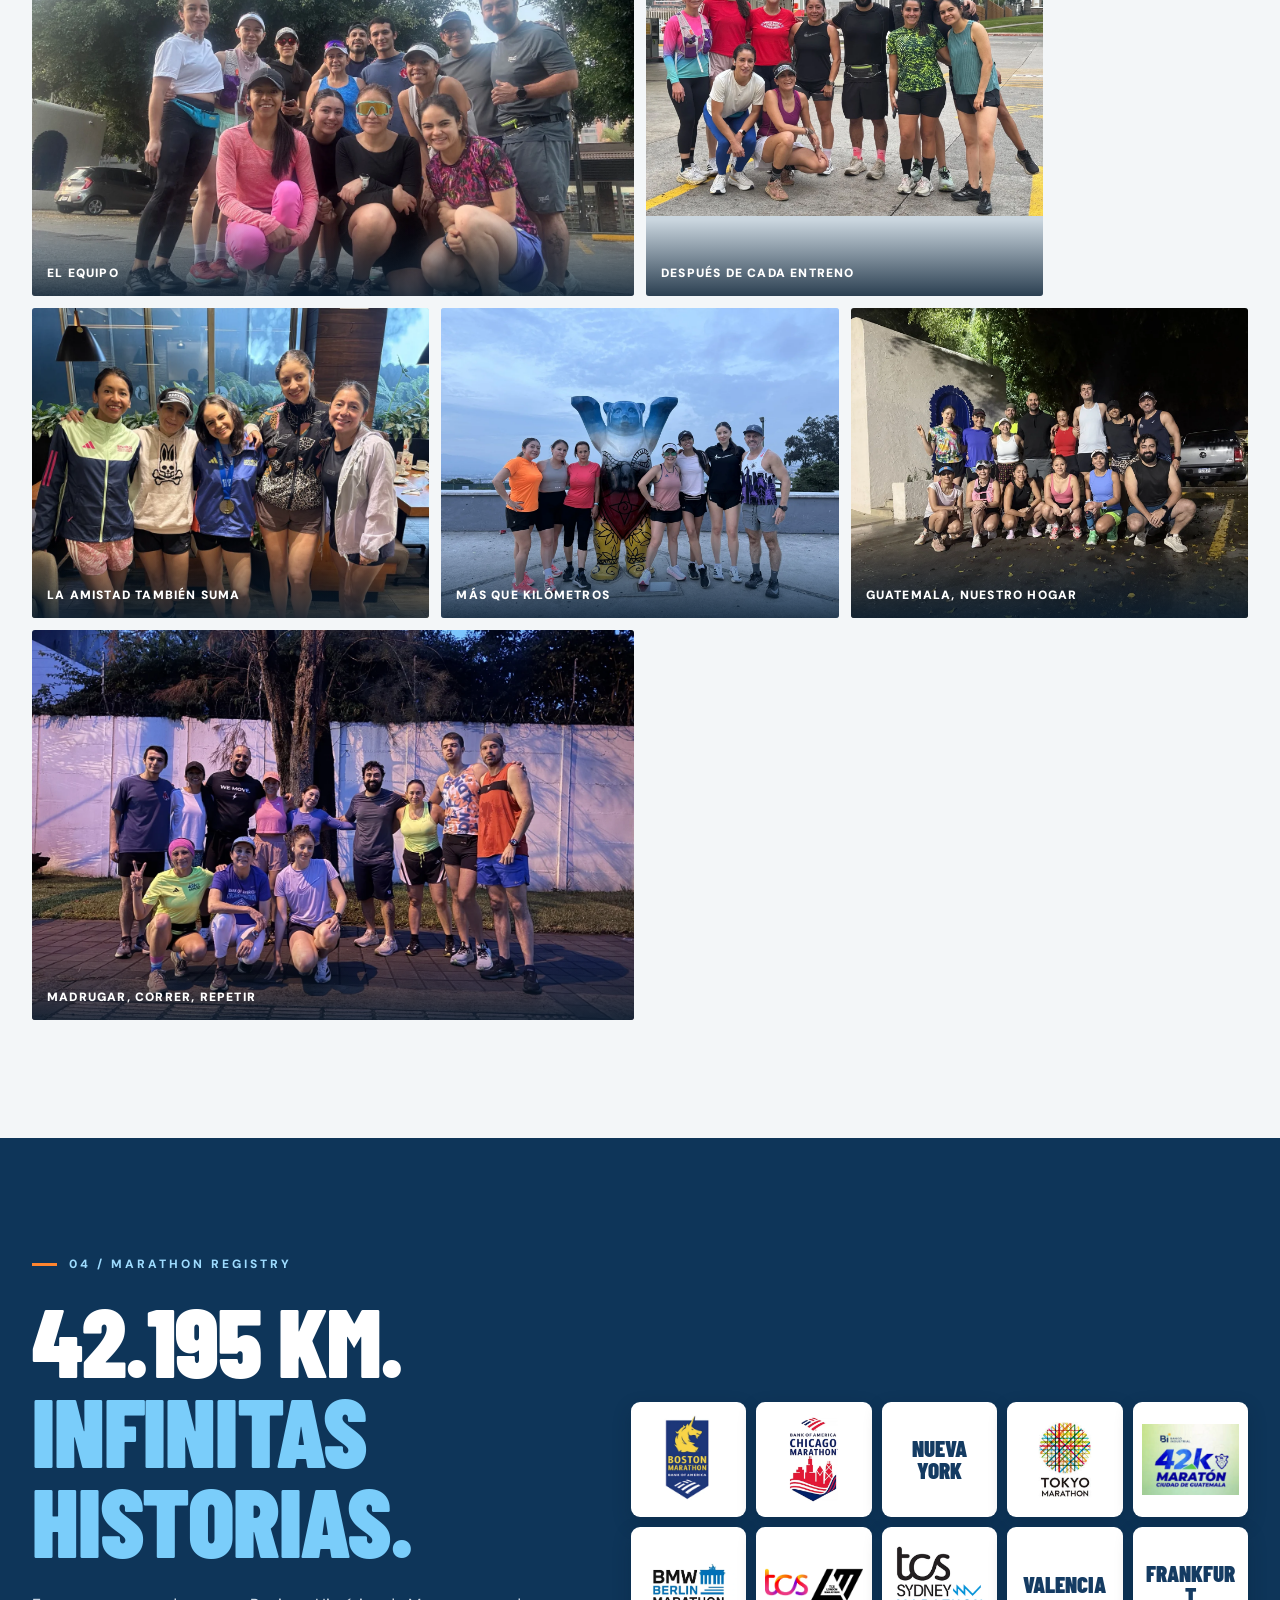
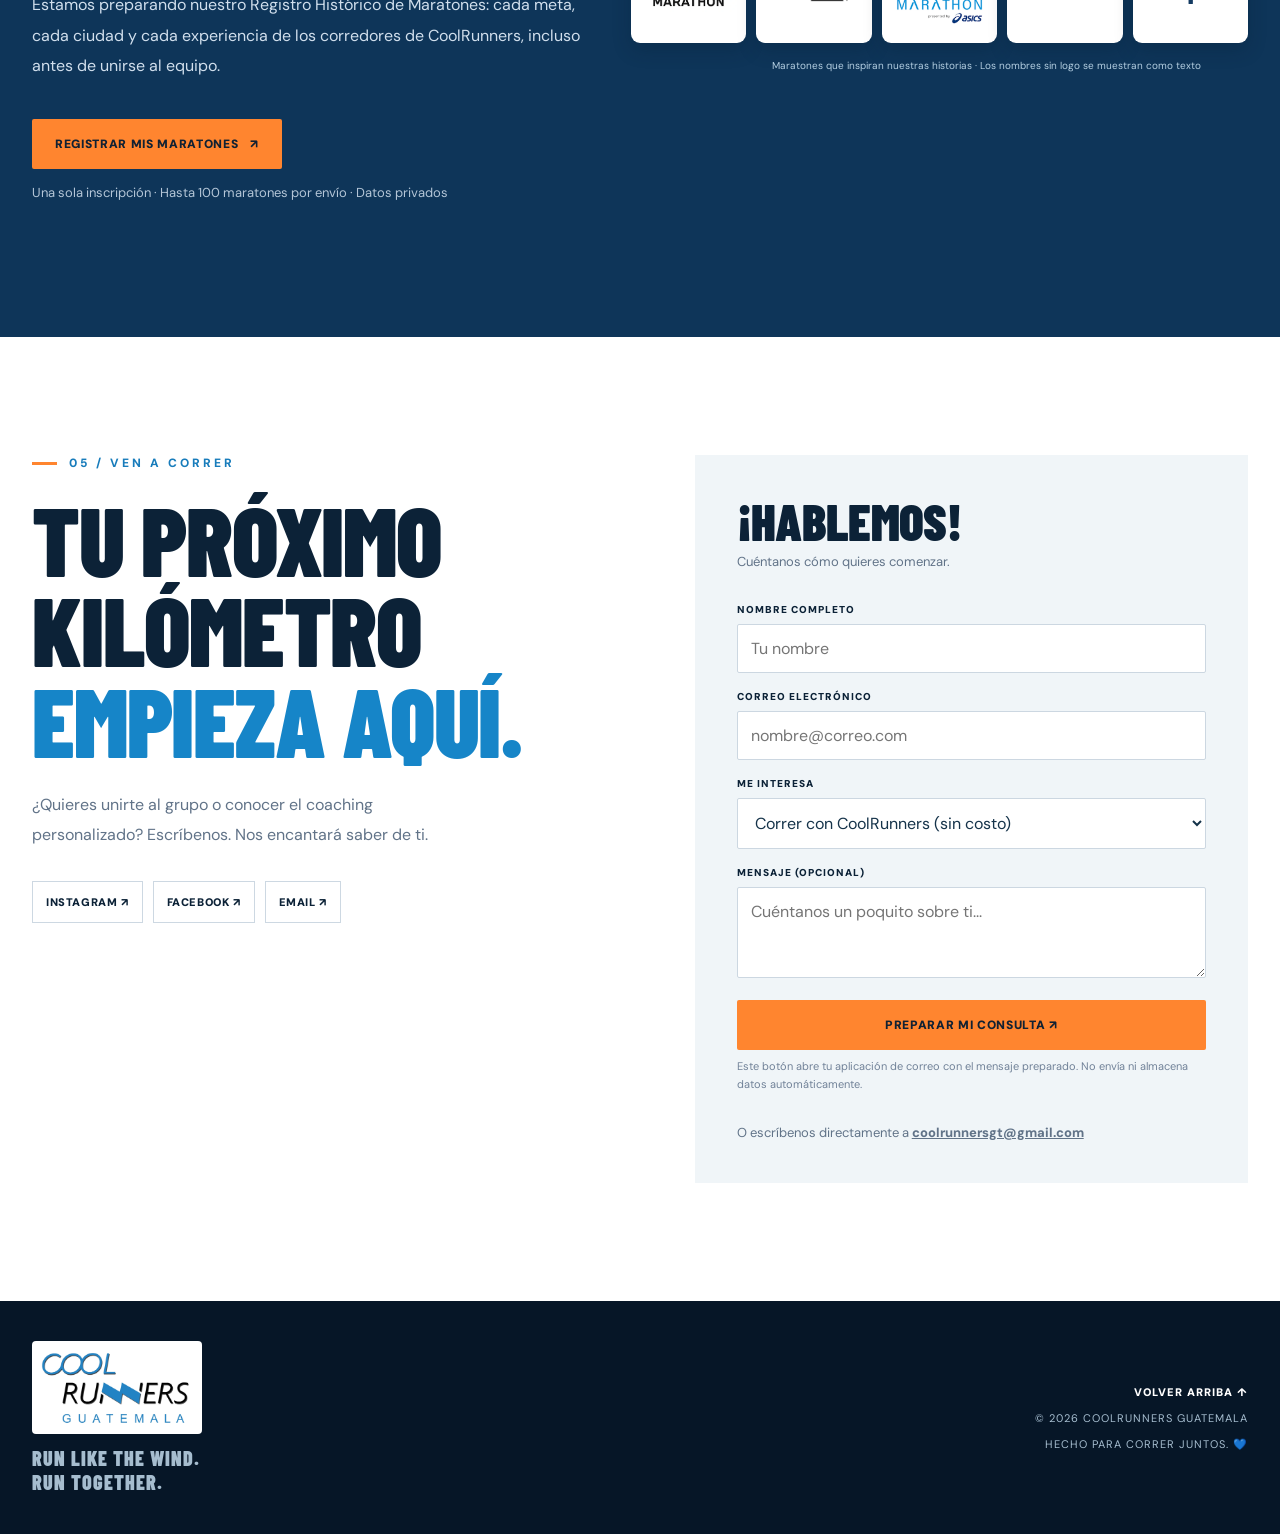
==== commit 2a1d9934: "Add files via upload" ====
--- a/index.html
+++ b/index.html
@@ -24,7 +24,7 @@
 <body>
 <a class="skip-link" href="#contenido">Saltar al contenido</a>
 <div class="top-strip"><span>RUN LIKE THE WIND</span><span class="top-center">COOLRUNNERS GUATEMALA · #WERUNTOGETHER</span><span>DESDE 2010, SUMANDO KILÓMETROS</span></div>
-<header class="header" id="header"><div class="container nav-inner"><a href="#inicio" class="brand" aria-label="CoolRunners Guatemala, ir al inicio"><img src="assets/logo.webp" alt="CoolRunners Guatemala" width="220" height="112"></a><nav class="nav" id="nav" aria-label="Navegación principal"><a href="#nosotros">Nosotros</a><a href="#entrenamientos">Entrenamientos</a><a href="#coaching">Coaching</a><a href="#maratones">Maratones</a><a href="#contacto" class="nav-pill">Únete al team <span aria-hidden="true">↗</span></a></nav><button class="menu-btn" type="button" aria-label="Abrir menú" aria-controls="nav" aria-expanded="false"><span></span><span></span><span></span></button></div></header>
+<header class="header" id="header"><div class="container nav-inner"><a href="#inicio" class="brand" aria-label="CoolRunners Guatemala, ir al inicio"><img src="assets/logo.webp" alt="CoolRunners Guatemala" width="220" height="112"></a><nav class="nav" id="nav" aria-label="Navegación principal"><a href="#nosotros">Nosotros</a><a href="#entrenamientos">Entrenamientos</a><a href="#coaching">Coaching</a><a href="registro.html">Registrar maratones</a><a href="#contacto" class="nav-pill">Únete al team <span aria-hidden="true">↗</span></a></nav><button class="menu-btn" type="button" aria-label="Abrir menú" aria-controls="nav" aria-expanded="false"><span></span><span></span><span></span></button></div></header>
 <main id="contenido">
 <section class="hero" id="inicio"><div class="hero-photo" role="img" aria-label="Corredor CoolRunners celebrando en carrera"></div><div class="hero-grad"></div><div class="hero-lines" aria-hidden="true"><span></span><span></span><span></span></div><div class="container hero-content"><p class="eyebrow light"><span class="dot"></span> GUATEMALA · RUNNING COMMUNITY</p><h1>NO CORREMOS<br><em>SOLOS.</em><br>CORREMOS <span>JUNTOS.</span></h1><p class="hero-sub">Diferentes ritmos. Una misma pasión. Una comunidad que te acompaña en cada kilómetro.</p><div class="hero-buttons"><a class="button button-orange" href="#contacto">QUIERO CORRER CON USTEDES <span>↗</span></a><a class="button button-outline" href="#entrenamientos">VER ENTRENAMIENTOS ↓</a></div><p class="hero-small"><span class="pulse-dot"></span> Todos los niveles · Participar en el grupo no tiene costo</p></div><div class="hero-corner">01 / 05 <span>KEEP MOVING</span></div></section>
 <div class="ticker" aria-hidden="true"><div class="ticker-track"><span>RUN LIKE THE WIND <b>✳</b> NO ONE RUNS ALONE <b>✳</b> #WERUNTOGETHER <b>✳</b> RUN LIKE THE WIND <b>✳</b> NO ONE RUNS ALONE <b>✳</b> #WERUNTOGETHER <b>✳</b></span><span>RUN LIKE THE WIND <b>✳</b> NO ONE RUNS ALONE <b>✳</b> #WERUNTOGETHER <b>✳</b> RUN LIKE THE WIND <b>✳</b> NO ONE RUNS ALONE <b>✳</b> #WERUNTOGETHER <b>✳</b></span></div></div>
@@ -40,7 +40,7 @@
 <figure class="g5"><img loading="lazy" src="assets/runners-05.webp" alt="Integrantes de CoolRunners de paseo con un oso de colores"><figcaption>GUATEMALA, NUESTRO HOGAR</figcaption></figure>
 <figure class="g6"><img loading="lazy" src="assets/runners-06.webp" alt="Foto grupal durante una sesión matutina"><figcaption>MADRUGAR, CORRER, REPETIR</figcaption></figure>
 </div></div></section>
-<section class="section marathon" id="maratones"><div class="container marathon-inner reveal"><div class="marathon-copy"><div class="kicker light">04 / MARATHON REGISTRY</div><h2>42.195 KM.<br><span>INFINITAS HISTORIAS.</span></h2><p>Estamos preparando nuestro Registro Histórico de Maratones: cada meta, cada ciudad y cada experiencia de los corredores de CoolRunners, incluso antes de unirse al equipo.</p><span class="soon">PRÓXIMAMENTE · REGISTRO EN PREPARACIÓN</span></div><div class="marathon-wall" aria-label="Maratones de todo el mundo"><div class="race-grid"><div class="race-tile"><img loading="lazy" src="assets/marathon-boston.webp" alt="Logotipo del maratón de Boston"></div><div class="race-tile"><img loading="lazy" src="assets/marathon-chicago.webp" alt="Logotipo del maratón de Chicago"></div><div class="race-tile"><span class="race-name">Nueva York</span></div><div class="race-tile"><img loading="lazy" src="assets/marathon-tokyo.webp" alt="Logotipo del maratón de Tokio"></div><div class="race-tile"><img loading="lazy" src="assets/marathon-guatemala.webp" alt="Logotipo del maratón de Guatemala 42K"></div><div class="race-tile"><img loading="lazy" src="assets/marathon-berlin.webp" alt="Logotipo del maratón de Berlín"></div><div class="race-tile"><img loading="lazy" src="assets/marathon-london.webp" alt="Logotipo del maratón de Londres"></div><div class="race-tile"><img loading="lazy" src="assets/marathon-sydney.webp" alt="Logotipo del maratón de Sídney"></div><div class="race-tile"><span class="race-name">Valencia</span></div><div class="race-tile"><span class="race-name">Frankfurt</span></div></div><p class="race-caption">Maratones que inspiran nuestras historias · Los nombres sin logo se muestran como texto</p></div></div></section>
+<section class="section marathon" id="maratones"><div class="container marathon-inner reveal"><div class="marathon-copy"><div class="kicker light">04 / MARATHON REGISTRY</div><h2>42.195 KM.<br><span>INFINITAS HISTORIAS.</span></h2><p>Estamos preparando nuestro Registro Histórico de Maratones: cada meta, cada ciudad y cada experiencia de los corredores de CoolRunners, incluso antes de unirse al equipo.</p><a class="button button-orange" href="registro.html" style="display:inline-flex;margin-top:22px">REGISTRAR MIS MARATONES <span aria-hidden="true">↗</span></a><p style="margin-top:12px;font-size:13px;opacity:.85">Una sola inscripción · Hasta 100 maratones por envío · Datos privados</p></div><div class="marathon-wall" aria-label="Maratones de todo el mundo"><div class="race-grid"><div class="race-tile"><img loading="lazy" src="assets/marathon-boston.webp" alt="Logotipo del maratón de Boston"></div><div class="race-tile"><img loading="lazy" src="assets/marathon-chicago.webp" alt="Logotipo del maratón de Chicago"></div><div class="race-tile"><span class="race-name">Nueva York</span></div><div class="race-tile"><img loading="lazy" src="assets/marathon-tokyo.webp" alt="Logotipo del maratón de Tokio"></div><div class="race-tile"><img loading="lazy" src="assets/marathon-guatemala.webp" alt="Logotipo del maratón de Guatemala 42K"></div><div class="race-tile"><img loading="lazy" src="assets/marathon-berlin.webp" alt="Logotipo del maratón de Berlín"></div><div class="race-tile"><img loading="lazy" src="assets/marathon-london.webp" alt="Logotipo del maratón de Londres"></div><div class="race-tile"><img loading="lazy" src="assets/marathon-sydney.webp" alt="Logotipo del maratón de Sídney"></div><div class="race-tile"><span class="race-name">Valencia</span></div><div class="race-tile"><span class="race-name">Frankfurt</span></div></div><p class="race-caption">Maratones que inspiran nuestras historias · Los nombres sin logo se muestran como texto</p></div></div></section>
 <section class="section contact" id="contacto"><div class="container contact-grid"><div class="contact-copy reveal"><div class="kicker">05 / VEN A CORRER</div><h2>TU PRÓXIMO<br>KILÓMETRO<br><span>EMPIEZA AQUÍ.</span></h2><p>¿Quieres unirte al grupo o conocer el coaching personalizado? Escríbenos. Nos encantará saber de ti.</p><div class="social-links"><a href="https://www.instagram.com/coolrunnersgt/" target="_blank" rel="noopener noreferrer">INSTAGRAM ↗</a><a href="https://www.facebook.com/share/1PuGut77Zo/" target="_blank" rel="noopener noreferrer">FACEBOOK ↗</a><a href="mailto:coolrunnersgt@gmail.com">EMAIL ↗</a></div></div><div class="contact-panel reveal"><h3>¡HABLEMOS!</h3><p>Cuéntanos cómo quieres comenzar.</p><form id="contact-form"><label for="fullName">NOMBRE COMPLETO</label><input id="fullName" name="name" required autocomplete="name" maxlength="120" placeholder="Tu nombre"><label for="email">CORREO ELECTRÓNICO</label><input id="email" name="email" type="email" autocomplete="email" required placeholder="nombre@correo.com"><label for="interest">ME INTERESA</label><select id="interest" name="interest"><option value="Correr con CoolRunners (sin costo)">Correr con CoolRunners (sin costo)</option><option value="Coaching personalizado con Coach Kique">Coaching personalizado con Coach Kique</option><option value="Ambas opciones">Ambas opciones</option></select><label for="message">MENSAJE (OPCIONAL)</label><textarea id="message" name="message" rows="3" maxlength="1500" placeholder="Cuéntanos un poquito sobre ti..."></textarea><button type="submit" class="button button-orange">PREPARAR MI CONSULTA ↗</button><p class="form-note">Este botón abre tu aplicación de correo con el mensaje preparado. No envía ni almacena datos automáticamente.</p></form><p class="direct-email">O escríbenos directamente a <a href="mailto:coolrunnersgt@gmail.com">coolrunnersgt@gmail.com</a></p></div></div></section>
 </main>
 <footer class="footer"><div class="container footer-main"><div><img src="assets/logo.webp" alt="CoolRunners Guatemala" width="210" height="106"><p>RUN LIKE THE WIND.<br>RUN TOGETHER.</p></div><div class="footer-right"><a href="#inicio">VOLVER ARRIBA ↑</a><span>© <span id="year">2026</span> COOLRUNNERS GUATEMALA</span><span>HECHO PARA CORRER JUNTOS. 💙</span></div></div></footer>
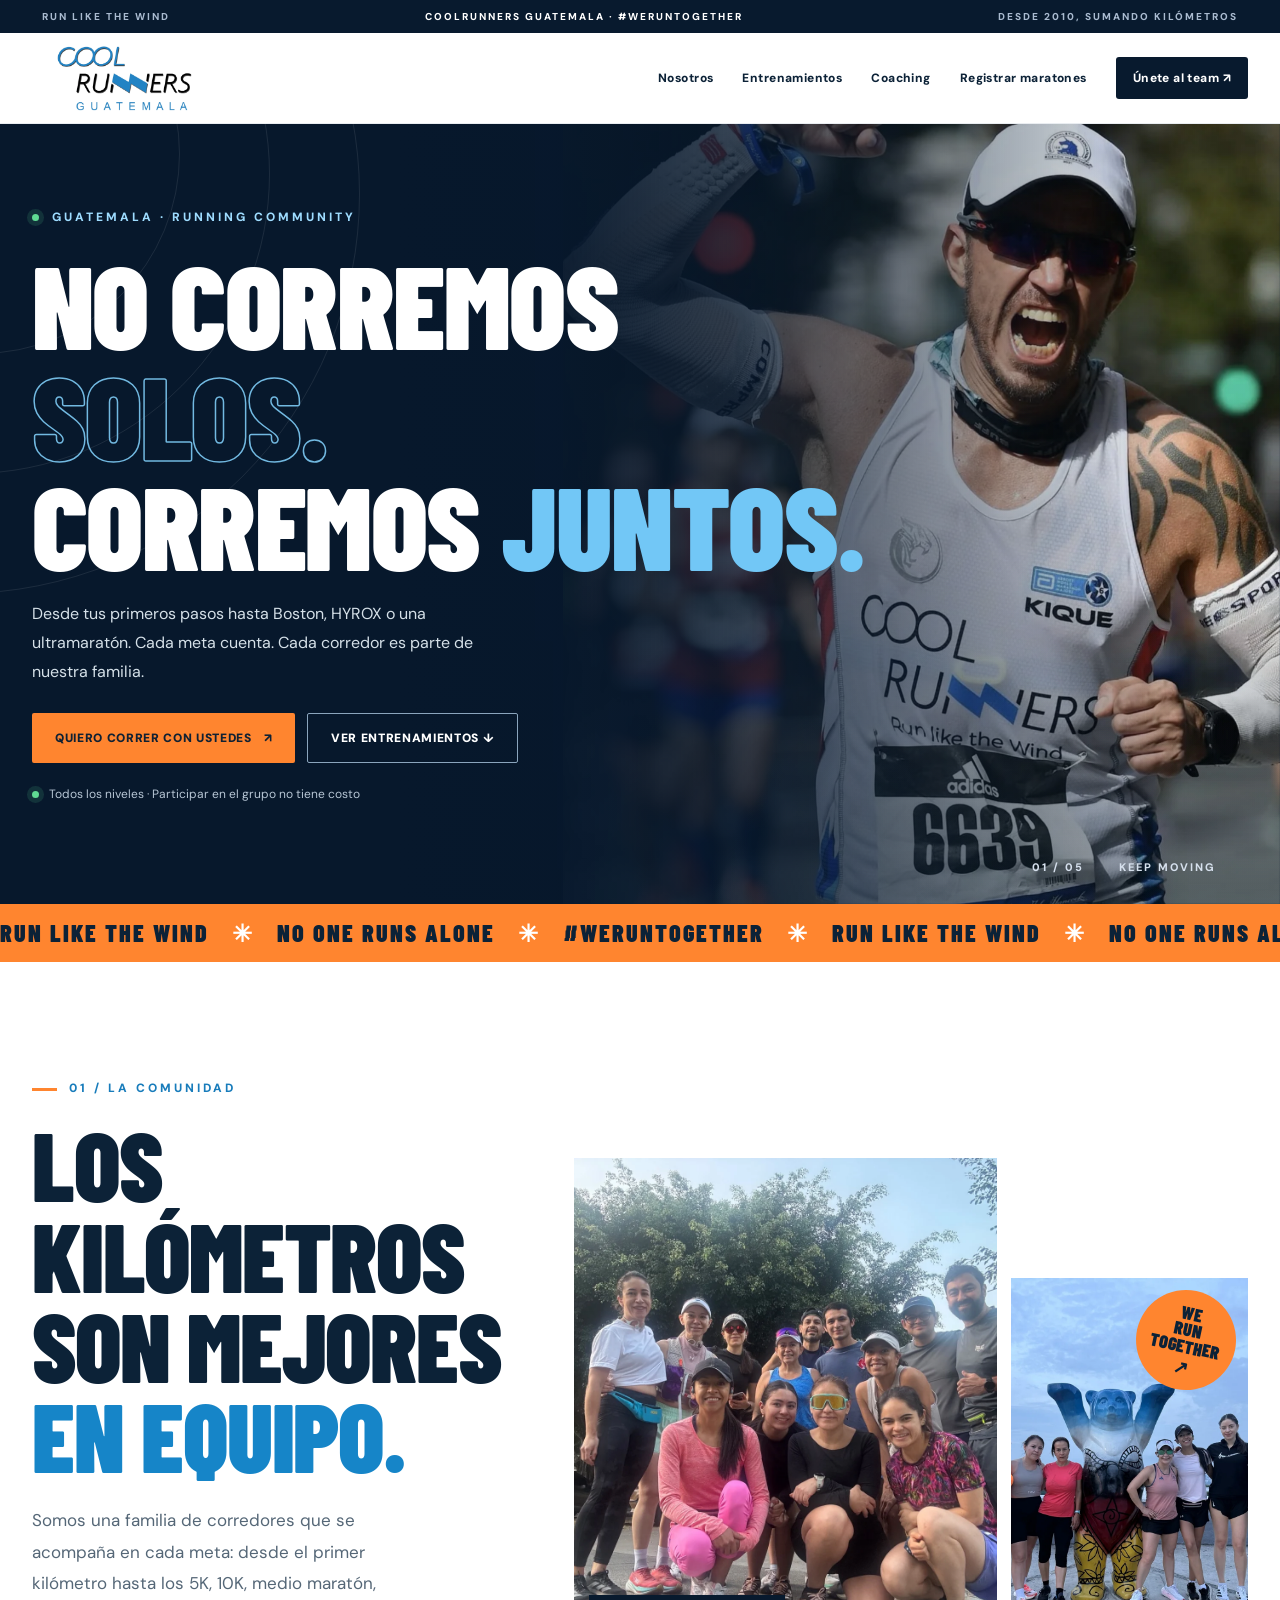
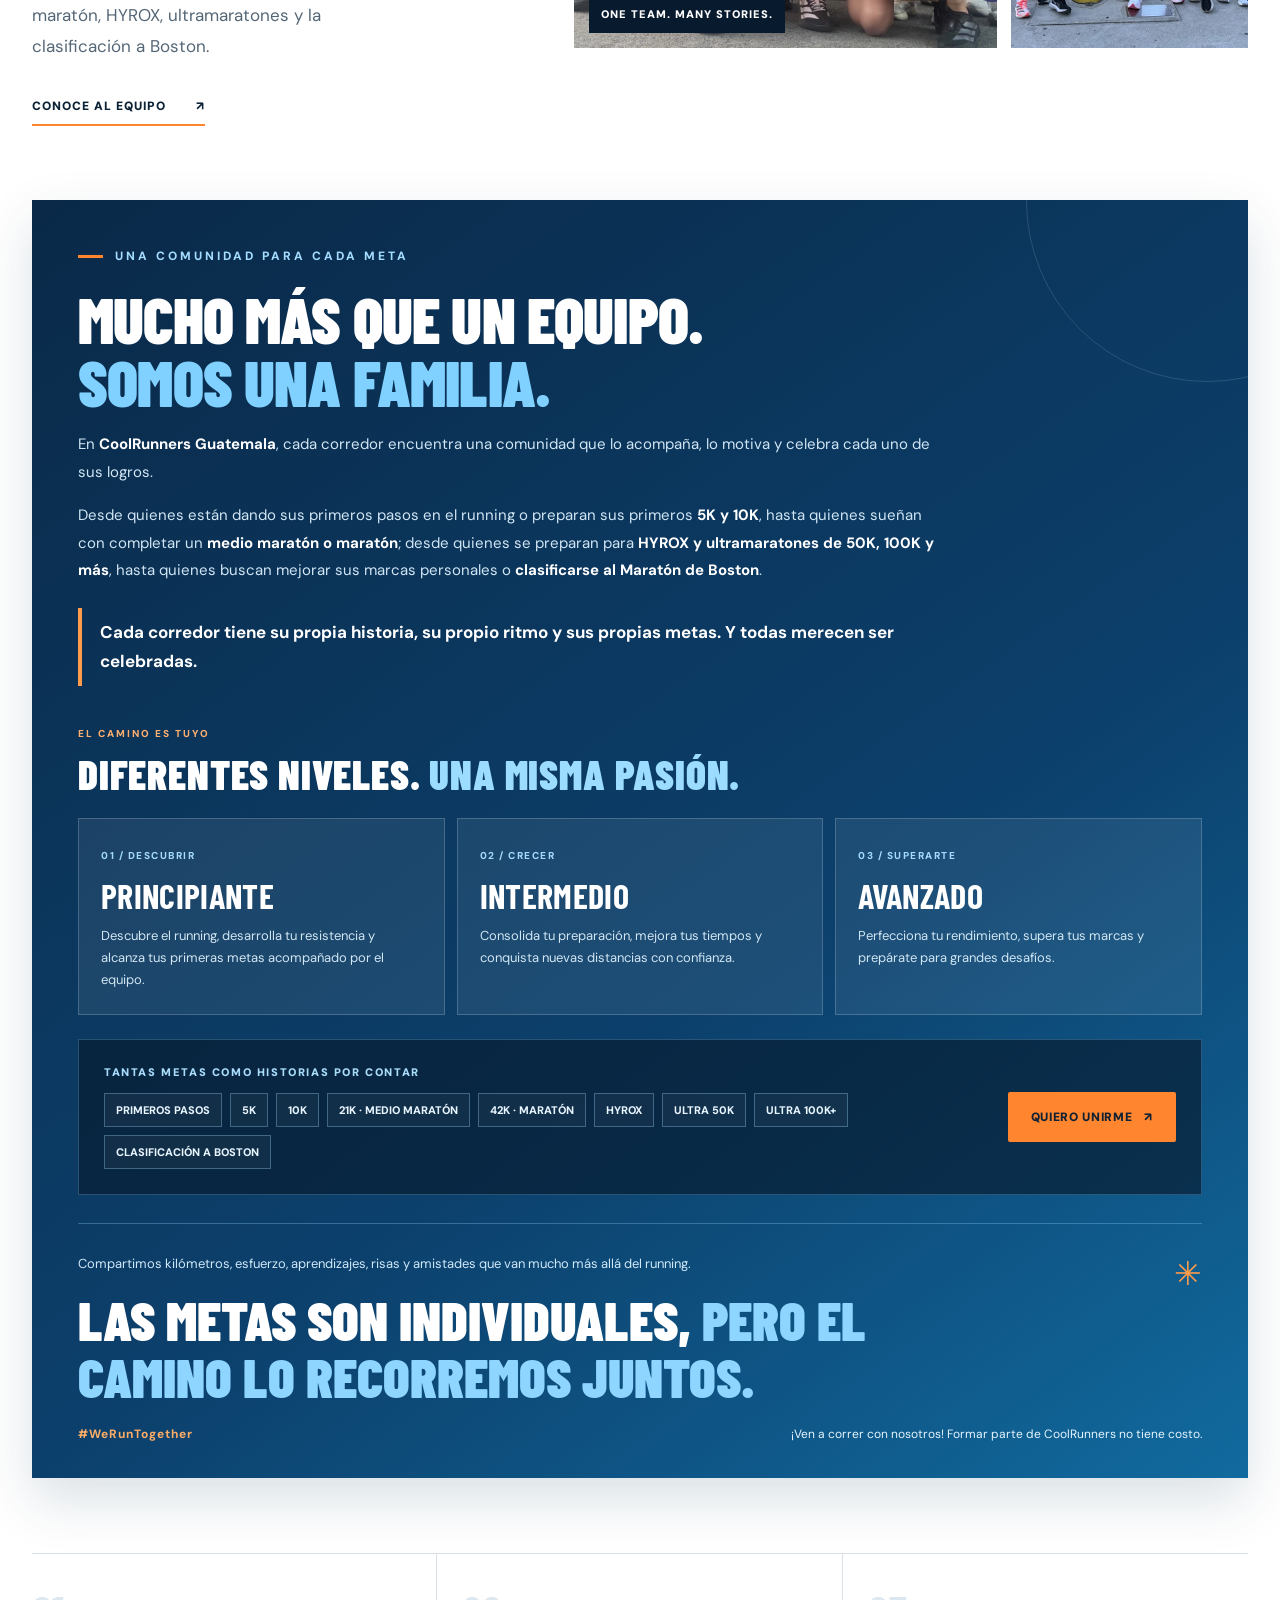
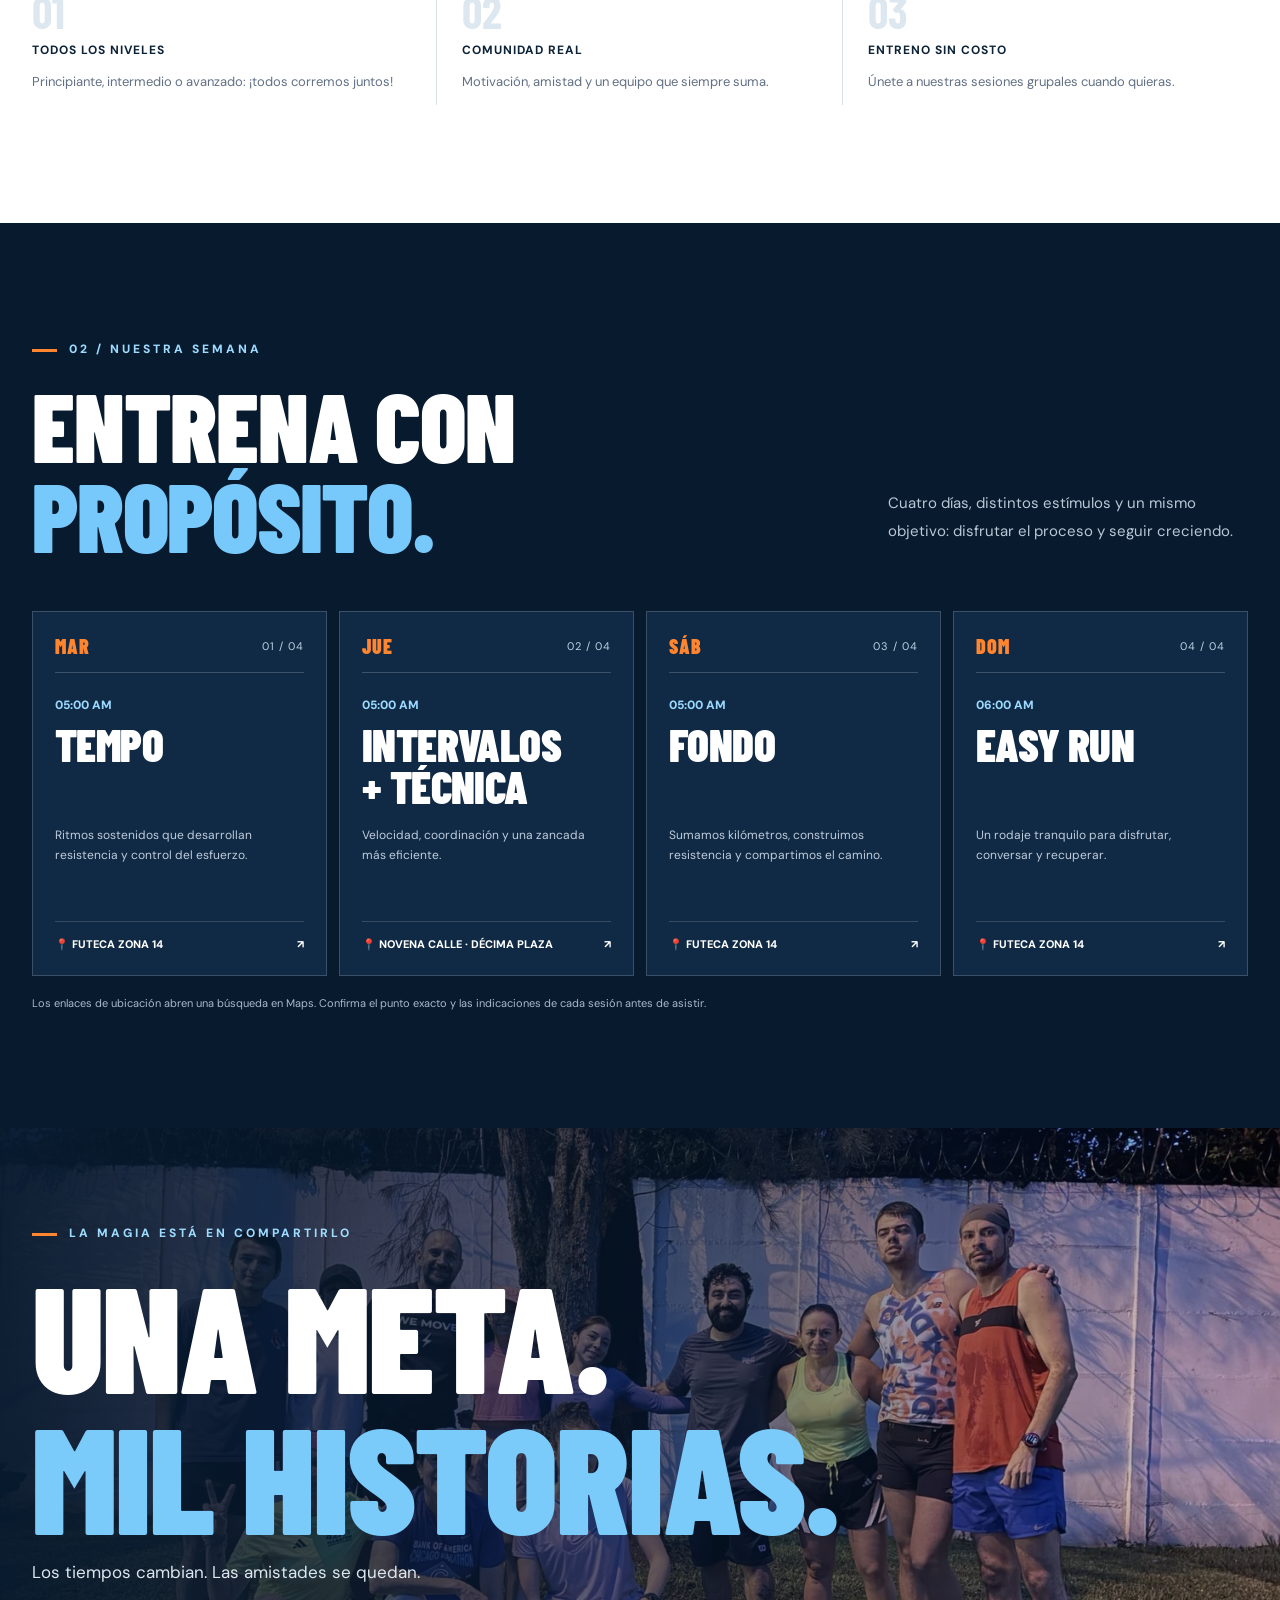
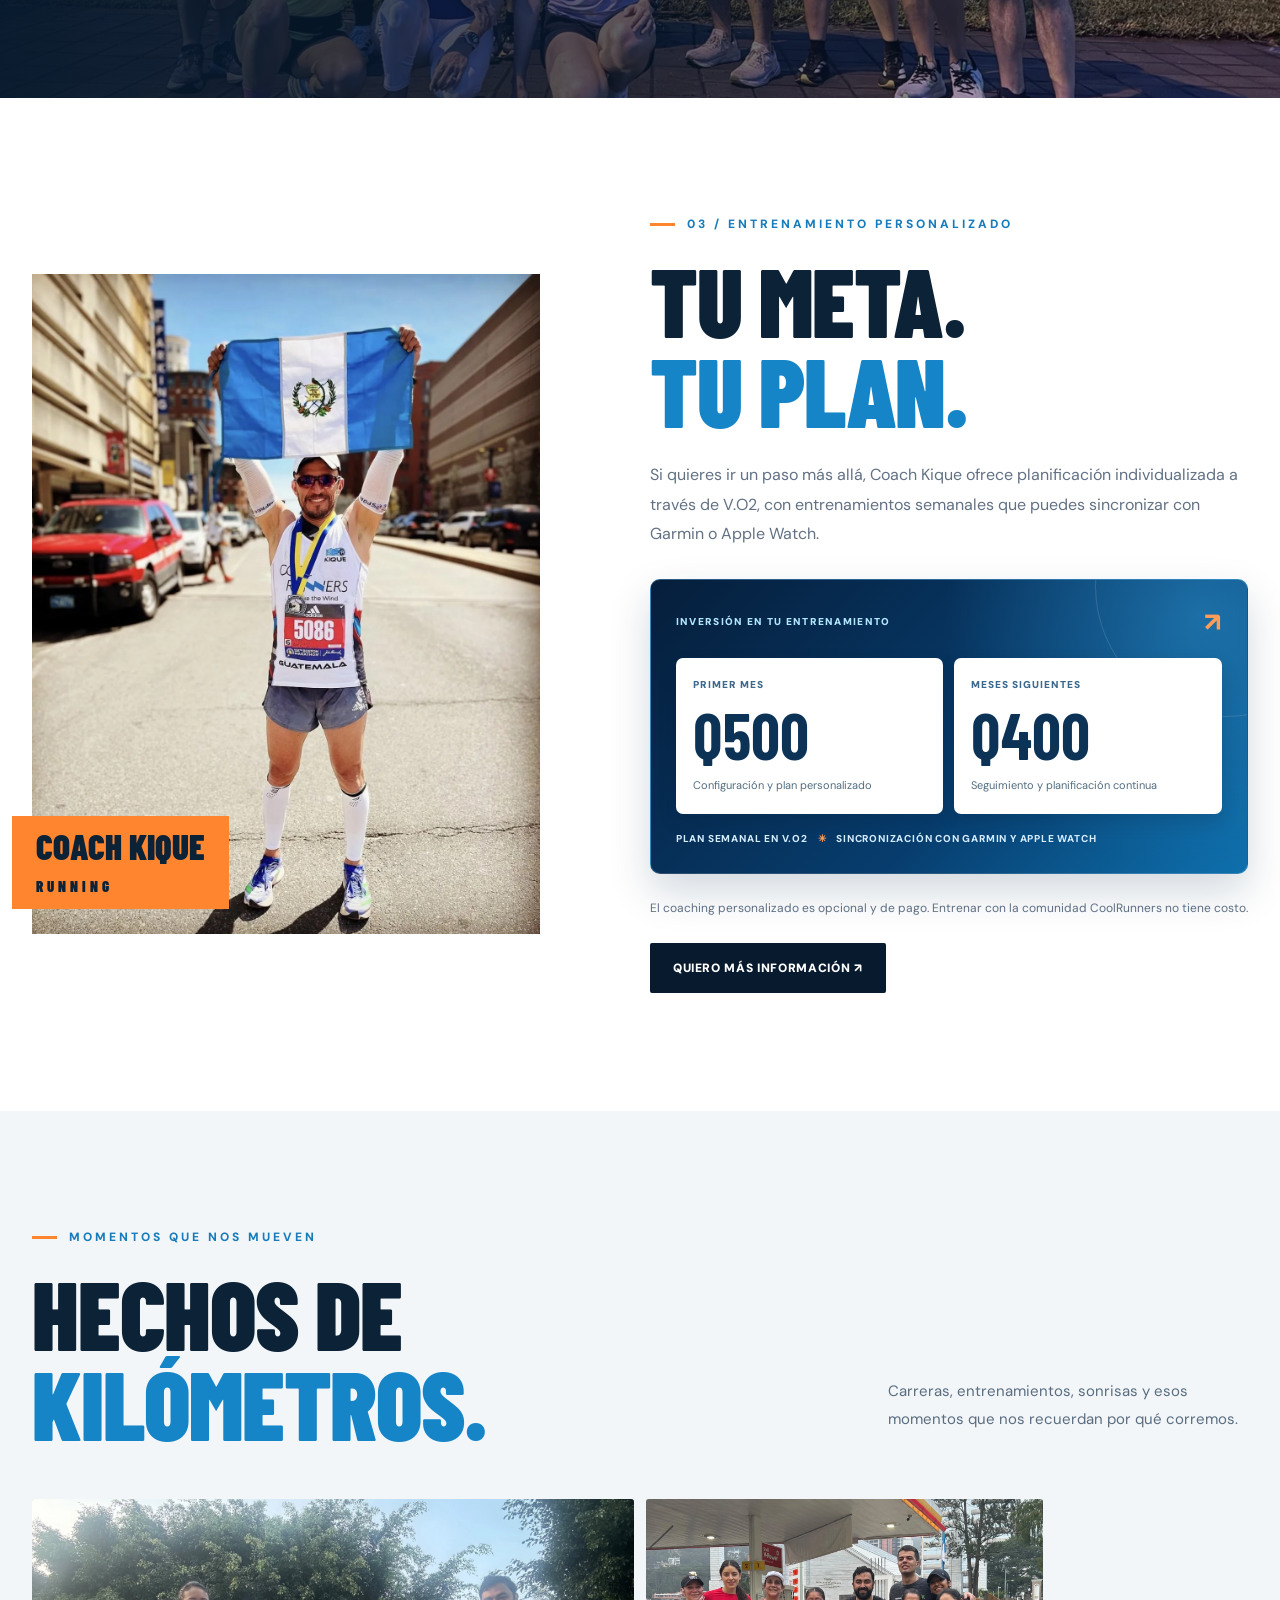
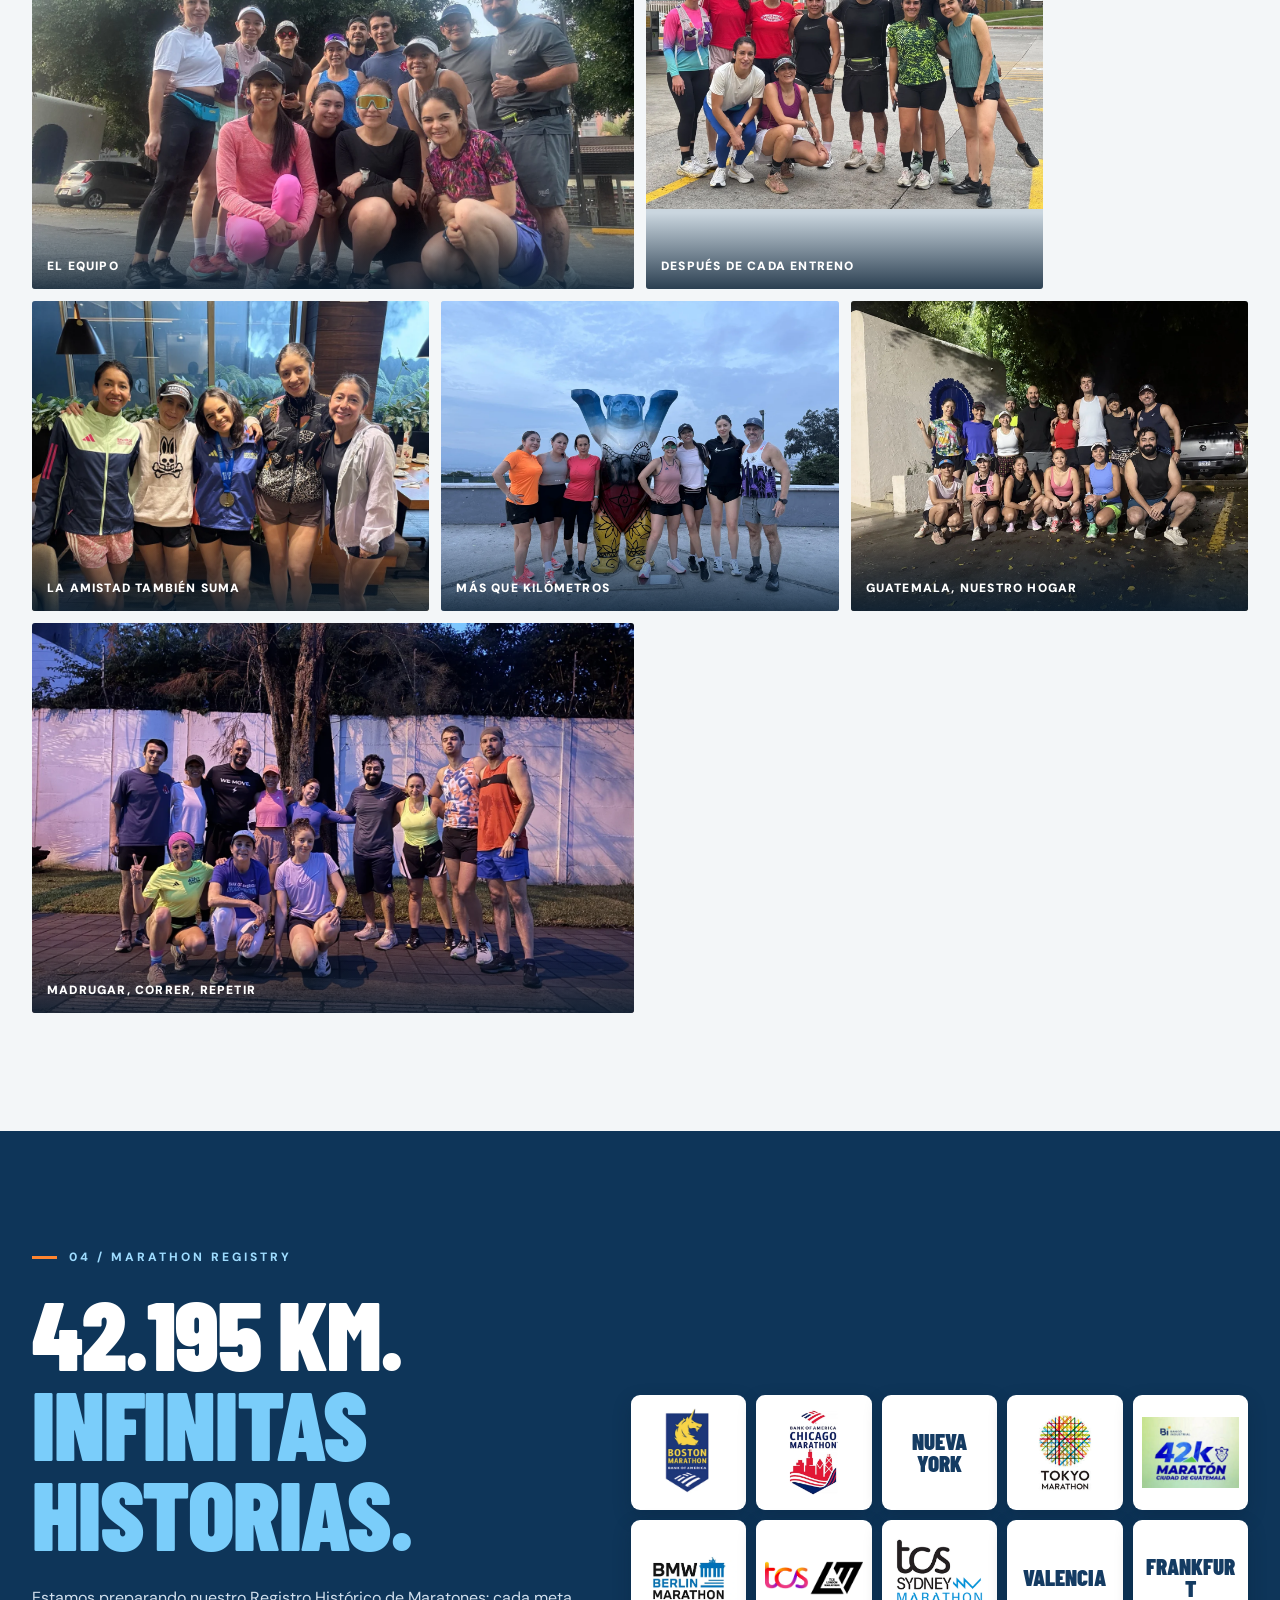
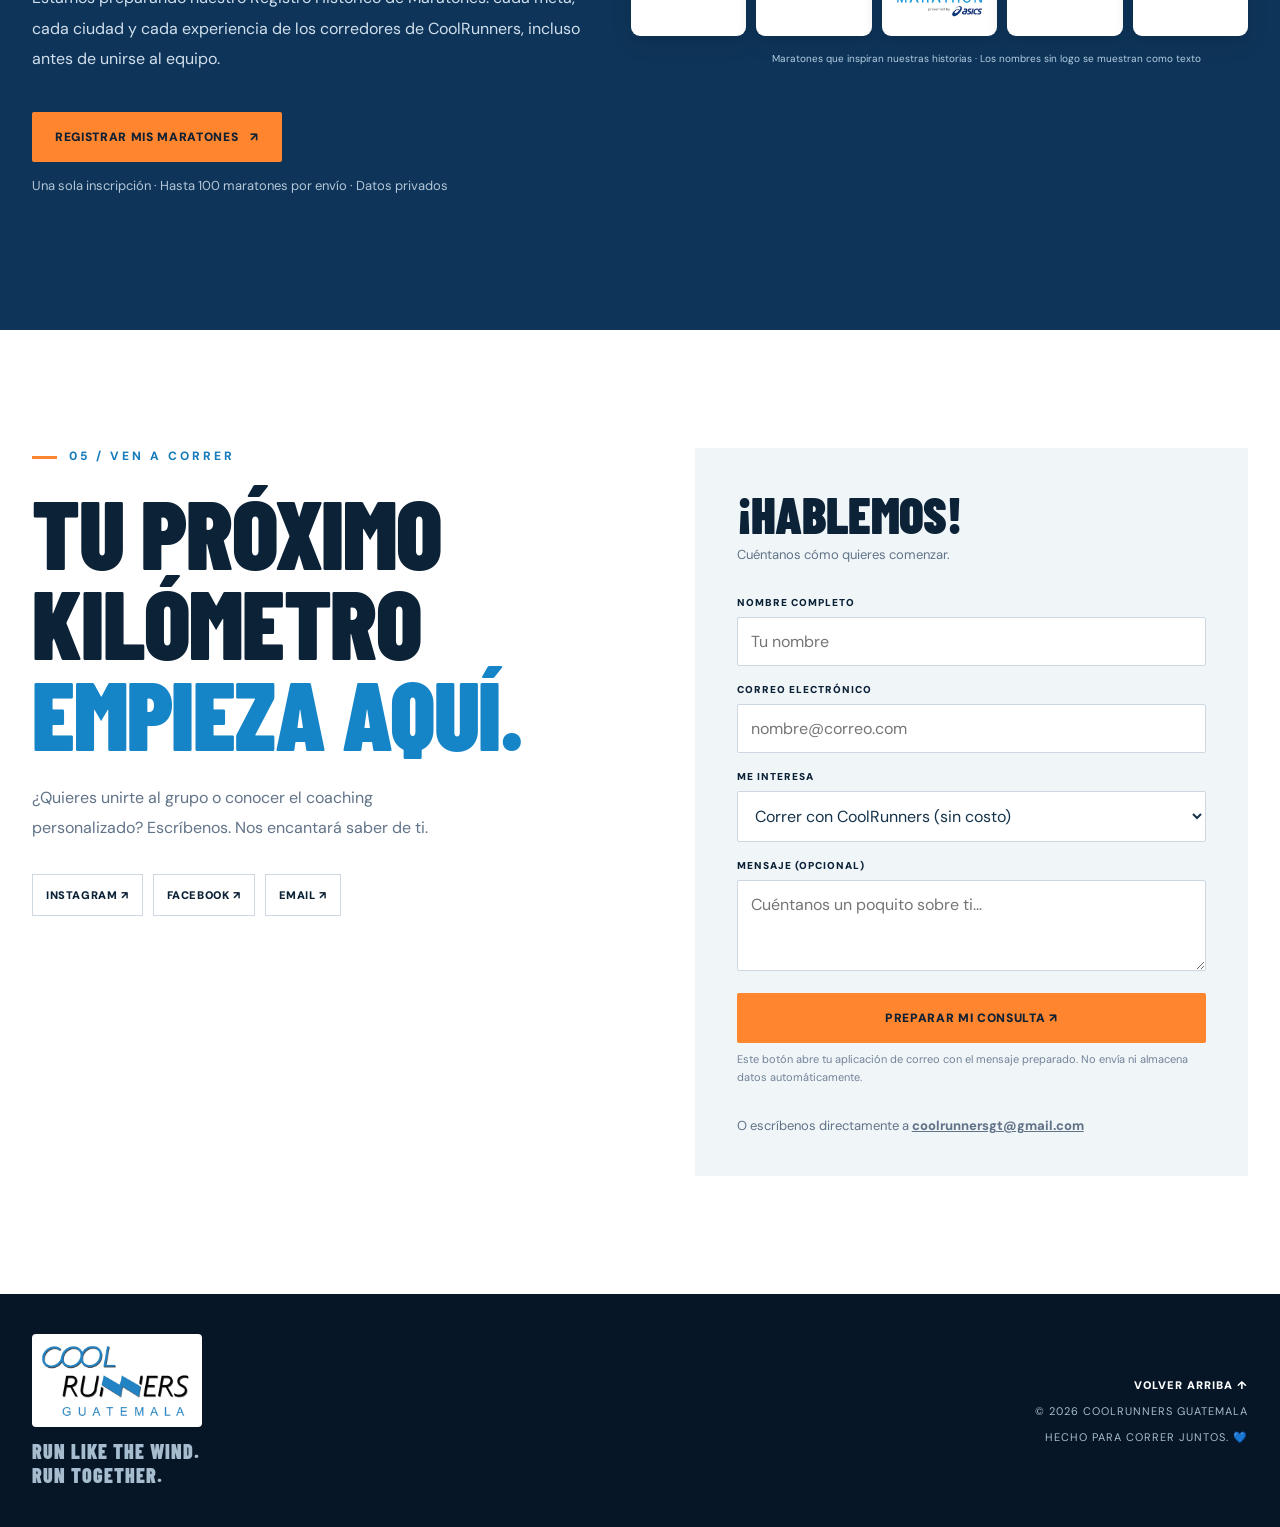
==== commit 26c78c06: "Add files via upload" ====
--- a/index.html
+++ b/index.html
@@ -26,12 +26,29 @@
 <div class="top-strip"><span>RUN LIKE THE WIND</span><span class="top-center">COOLRUNNERS GUATEMALA · #WERUNTOGETHER</span><span>DESDE 2010, SUMANDO KILÓMETROS</span></div>
 <header class="header" id="header"><div class="container nav-inner"><a href="#inicio" class="brand" aria-label="CoolRunners Guatemala, ir al inicio"><img src="assets/logo.webp" alt="CoolRunners Guatemala" width="220" height="112"></a><nav class="nav" id="nav" aria-label="Navegación principal"><a href="#nosotros">Nosotros</a><a href="#entrenamientos">Entrenamientos</a><a href="#coaching">Coaching</a><a href="registro.html">Registrar maratones</a><a href="#contacto" class="nav-pill">Únete al team <span aria-hidden="true">↗</span></a></nav><button class="menu-btn" type="button" aria-label="Abrir menú" aria-controls="nav" aria-expanded="false"><span></span><span></span><span></span></button></div></header>
 <main id="contenido">
-<section class="hero" id="inicio"><div class="hero-photo" role="img" aria-label="Corredor CoolRunners celebrando en carrera"></div><div class="hero-grad"></div><div class="hero-lines" aria-hidden="true"><span></span><span></span><span></span></div><div class="container hero-content"><p class="eyebrow light"><span class="dot"></span> GUATEMALA · RUNNING COMMUNITY</p><h1>NO CORREMOS<br><em>SOLOS.</em><br>CORREMOS <span>JUNTOS.</span></h1><p class="hero-sub">Diferentes ritmos. Una misma pasión. Una comunidad que te acompaña en cada kilómetro.</p><div class="hero-buttons"><a class="button button-orange" href="#contacto">QUIERO CORRER CON USTEDES <span>↗</span></a><a class="button button-outline" href="#entrenamientos">VER ENTRENAMIENTOS ↓</a></div><p class="hero-small"><span class="pulse-dot"></span> Todos los niveles · Participar en el grupo no tiene costo</p></div><div class="hero-corner">01 / 05 <span>KEEP MOVING</span></div></section>
+<section class="hero" id="inicio"><div class="hero-photo" role="img" aria-label="Corredor CoolRunners celebrando en carrera"></div><div class="hero-grad"></div><div class="hero-lines" aria-hidden="true"><span></span><span></span><span></span></div><div class="container hero-content"><p class="eyebrow light"><span class="dot"></span> GUATEMALA · RUNNING COMMUNITY</p><h1>NO CORREMOS<br><em>SOLOS.</em><br>CORREMOS <span>JUNTOS.</span></h1><p class="hero-sub">Desde tus primeros pasos hasta Boston, HYROX o una ultramaratón. Cada meta cuenta. Cada corredor es parte de nuestra familia.</p><div class="hero-buttons"><a class="button button-orange" href="#contacto">QUIERO CORRER CON USTEDES <span>↗</span></a><a class="button button-outline" href="#entrenamientos">VER ENTRENAMIENTOS ↓</a></div><p class="hero-small"><span class="pulse-dot"></span> Todos los niveles · Participar en el grupo no tiene costo</p></div><div class="hero-corner">01 / 05 <span>KEEP MOVING</span></div></section>
 <div class="ticker" aria-hidden="true"><div class="ticker-track"><span>RUN LIKE THE WIND <b>✳</b> NO ONE RUNS ALONE <b>✳</b> #WERUNTOGETHER <b>✳</b> RUN LIKE THE WIND <b>✳</b> NO ONE RUNS ALONE <b>✳</b> #WERUNTOGETHER <b>✳</b></span><span>RUN LIKE THE WIND <b>✳</b> NO ONE RUNS ALONE <b>✳</b> #WERUNTOGETHER <b>✳</b> RUN LIKE THE WIND <b>✳</b> NO ONE RUNS ALONE <b>✳</b> #WERUNTOGETHER <b>✳</b></span></div></div>
-<section class="section intro" id="nosotros"><div class="container intro-grid"><div class="intro-title reveal"><div class="kicker">01 / LA COMUNIDAD</div><h2>LOS KILÓMETROS<br>SON MEJORES<br><span>EN EQUIPO.</span></h2><p class="lead">No importa si estás preparando tu primer 5K o tu siguiente maratón. Aquí hay espacio para ti.</p><a class="arrow-link" href="#contacto">CONOCE AL EQUIPO <span>↗</span></a></div><div class="intro-photos reveal"><figure class="main-team"><img src="assets/runners-01.webp" alt="Integrantes de CoolRunners reunidos después de su entrenamiento" loading="lazy"><figcaption>ONE TEAM. MANY STORIES.</figcaption></figure><div class="small-team"><img src="assets/runners-04.webp" alt="Corredoras de CoolRunners compartiendo después del entrenamiento" loading="lazy"><span class="image-stamp">WE<br>RUN<br>TOGETHER<span>↗</span></span></div></div></div><div class="container benefits reveal"><div><strong>01</strong><b>TODOS LOS NIVELES</b><p>Desde tus primeros kilómetros hasta tus grandes metas.</p></div><div><strong>02</strong><b>COMUNIDAD REAL</b><p>Motivación, amistad y un equipo que siempre suma.</p></div><div><strong>03</strong><b>ENTRENO SIN COSTO</b><p>Únete a nuestras sesiones grupales cuando quieras.</p></div></div></section>
+<section class="section intro" id="nosotros"><div class="container intro-grid"><div class="intro-title reveal"><div class="kicker">01 / LA COMUNIDAD</div><h2>LOS KILÓMETROS<br>SON MEJORES<br><span>EN EQUIPO.</span></h2><p class="lead">Somos una familia de corredores que se acompaña en cada meta: desde el primer kilómetro hasta los 5K, 10K, medio maratón, maratón, HYROX, ultramaratones y la clasificación a Boston.</p><a class="arrow-link" href="#contacto">CONOCE AL EQUIPO <span>↗</span></a></div><div class="intro-photos reveal"><figure class="main-team"><img src="assets/runners-01.webp" alt="Integrantes de CoolRunners reunidos después de su entrenamiento" loading="lazy"><figcaption>ONE TEAM. MANY STORIES.</figcaption></figure><div class="small-team"><img src="assets/runners-04.webp" alt="Corredoras de CoolRunners compartiendo después del entrenamiento" loading="lazy"><span class="image-stamp">WE<br>RUN<br>TOGETHER<span>↗</span></span></div></div></div><div class="container all-levels reveal" aria-labelledby="all-levels-title">
+  <div class="all-levels-intro">
+    <div class="kicker">UNA COMUNIDAD PARA CADA META</div>
+    <h3 id="all-levels-title">MUCHO MÁS QUE UN EQUIPO.<br><span>SOMOS UNA FAMILIA.</span></h3>
+    <p>En <strong>CoolRunners Guatemala</strong>, cada corredor encuentra una comunidad que lo acompaña, lo motiva y celebra cada uno de sus logros.</p>
+    <p>Desde quienes están dando sus primeros pasos en el running o preparan sus primeros <strong>5K y 10K</strong>, hasta quienes sueñan con completar un <strong>medio maratón o maratón</strong>; desde quienes se preparan para <strong>HYROX y ultramaratones de 50K, 100K y más</strong>, hasta quienes buscan mejorar sus marcas personales o <strong>clasificarse al Maratón de Boston</strong>.</p>
+    <p class="all-levels-promise"><strong>Cada corredor tiene su propia historia, su propio ritmo y sus propias metas. Y todas merecen ser celebradas.</strong></p>
+  </div>
+  <div class="level-section-heading"><span>EL CAMINO ES TUYO</span><h4>DIFERENTES NIVELES. <em>UNA MISMA PASIÓN.</em></h4></div>
+  <div class="levels-grid" aria-label="Niveles de corredores">
+    <article class="level-card"><span class="level-number">01 / DESCUBRIR</span><h4>PRINCIPIANTE</h4><p>Descubre el running, desarrolla tu resistencia y alcanza tus primeras metas acompañado por el equipo.</p></article>
+    <article class="level-card"><span class="level-number">02 / CRECER</span><h4>INTERMEDIO</h4><p>Consolida tu preparación, mejora tus tiempos y conquista nuevas distancias con confianza.</p></article>
+    <article class="level-card"><span class="level-number">03 / SUPERARTE</span><h4>AVANZADO</h4><p>Perfecciona tu rendimiento, supera tus marcas y prepárate para grandes desafíos.</p></article>
+  </div>
+  <div class="distance-band"><div><span class="distance-label">TANTAS METAS COMO HISTORIAS POR CONTAR</span><div class="distance-tags"><span>PRIMEROS PASOS</span><span>5K</span><span>10K</span><span>21K · MEDIO MARATÓN</span><span>42K · MARATÓN</span><span>HYROX</span><span>ULTRA 50K</span><span>ULTRA 100K+</span><span>CLASIFICACIÓN A BOSTON</span></div></div><a class="button button-orange" href="#contacto">QUIERO UNIRME <span aria-hidden="true">↗</span></a></div>
+  <div class="family-finish"><span class="family-finish-mark" aria-hidden="true">✳</span><p>Compartimos kilómetros, esfuerzo, aprendizajes, risas y amistades que van mucho más allá del running.</p><blockquote>Las metas son individuales, <span>pero el camino lo recorremos juntos.</span></blockquote><div class="family-finish-bottom"><strong>#WeRunTogether</strong><span>¡Ven a correr con nosotros! Formar parte de CoolRunners no tiene costo.</span></div></div>
+</div>
+<div class="container benefits reveal"><div><strong>01</strong><b>TODOS LOS NIVELES</b><p>Principiante, intermedio o avanzado: ¡todos corremos juntos!</p></div><div><strong>02</strong><b>COMUNIDAD REAL</b><p>Motivación, amistad y un equipo que siempre suma.</p></div><div><strong>03</strong><b>ENTRENO SIN COSTO</b><p>Únete a nuestras sesiones grupales cuando quieras.</p></div></div></section>
 <section class="section training" id="entrenamientos"><div class="container"><div class="section-head reveal"><div><div class="kicker light">02 / NUESTRA SEMANA</div><h2>ENTRENA CON<br><span>PROPÓSITO.</span></h2></div><p>Cuatro días, distintos estímulos y un mismo objetivo: disfrutar el proceso y seguir creciendo.</p></div><div class="schedule-grid"><article class="training-card reveal"><div class="training-top"><span>MAR</span><span>01 / 04</span></div><span class="training-time">05:00 AM</span><h3>TEMPO</h3><p>Ritmos sostenidos que desarrollan resistencia y control del esfuerzo.</p><a target="_blank" rel="noopener noreferrer" href="https://www.google.com/maps/search/?api=1&query=Futeca+Plaza+Zona+14+Guatemala">📍 FUTECA ZONA 14 <span>↗</span></a></article><article class="training-card reveal"><div class="training-top"><span>JUE</span><span>02 / 04</span></div><span class="training-time">05:00 AM</span><h3>INTERVALOS<br>+ TÉCNICA</h3><p>Velocidad, coordinación y una zancada más eficiente.</p><a target="_blank" rel="noopener noreferrer" href="https://www.google.com/maps/search/?api=1&query=Novena+Calle+Decima+Plaza+Ciudad+de+Guatemala">📍 NOVENA CALLE · DÉCIMA PLAZA <span>↗</span></a></article><article class="training-card reveal"><div class="training-top"><span>SÁB</span><span>03 / 04</span></div><span class="training-time">05:00 AM</span><h3>FONDO</h3><p>Sumamos kilómetros, construimos resistencia y compartimos el camino.</p><a target="_blank" rel="noopener noreferrer" href="https://www.google.com/maps/search/?api=1&query=Futeca+Plaza+Zona+14+Guatemala">📍 FUTECA ZONA 14 <span>↗</span></a></article><article class="training-card reveal"><div class="training-top"><span>DOM</span><span>04 / 04</span></div><span class="training-time">06:00 AM</span><h3>EASY RUN</h3><p>Un rodaje tranquilo para disfrutar, conversar y recuperar.</p><a target="_blank" rel="noopener noreferrer" href="https://www.google.com/maps/search/?api=1&query=Futeca+Plaza+Zona+14+Guatemala">📍 FUTECA ZONA 14 <span>↗</span></a></article></div><p class="schedule-note">Los enlaces de ubicación abren una búsqueda en Maps. Confirma el punto exacto y las indicaciones de cada sesión antes de asistir.</p></div></section>
 <section class="photo-break"><div class="photo-break-bg"></div><div class="container photo-break-inner reveal"><div class="kicker light">LA MAGIA ESTÁ EN COMPARTIRLO</div><h2>UNA META.<br><i>MIL HISTORIAS.</i></h2><p>Los tiempos cambian. Las amistades se quedan.</p></div></section>
-<section class="section coaching" id="coaching"><div class="container coaching-grid"><div class="coaching-image reveal"><img src="assets/coach.webp" alt="Coach Kique en el maratón de Boston" loading="lazy"><span class="coach-image-label">COACH KIQUE<br><small>RUNNING</small></span></div><div class="coaching-copy reveal"><div class="kicker">03 / ENTRENAMIENTO PERSONALIZADO</div><h2>TU META.<br><span>TU PLAN.</span></h2><p>Si quieres ir un paso más allá, Coach Kique ofrece planificación individualizada a través de V.O2, con entrenamientos semanales que puedes sincronizar con Garmin o Apple Watch.</p><div class="prices"><div><small>PRIMER MES</small><strong>Q500</strong></div><div><small>MESES SIGUIENTES</small><strong>Q400</strong></div></div><p class="coaching-note">El coaching personalizado es opcional y de pago. Entrenar con la comunidad CoolRunners no tiene costo.</p><a class="button button-dark" href="#contacto">QUIERO MÁS INFORMACIÓN ↗</a></div></div></section>
+<section class="section coaching" id="coaching"><div class="container coaching-grid"><div class="coaching-image reveal"><img src="assets/coach.webp" alt="Coach Kique en el maratón de Boston" loading="lazy"><span class="coach-image-label">COACH KIQUE<br><small>RUNNING</small></span></div><div class="coaching-copy reveal"><div class="kicker">03 / ENTRENAMIENTO PERSONALIZADO</div><h2>TU META.<br><span>TU PLAN.</span></h2><p>Si quieres ir un paso más allá, Coach Kique ofrece planificación individualizada a través de V.O2, con entrenamientos semanales que puedes sincronizar con Garmin o Apple Watch.</p><div class="price-stage" aria-label="Tarifas de coaching personalizado"><div class="price-stage-heading"><span>INVERSIÓN EN TU ENTRENAMIENTO</span><span class="price-stage-accent" aria-hidden="true">↗</span></div><div class="prices"><div class="price-card"><small>PRIMER MES</small><strong>Q500</strong><span>Configuración y plan personalizado</span></div><div class="price-card"><small>MESES SIGUIENTES</small><strong>Q400</strong><span>Seguimiento y planificación continua</span></div></div><div class="price-stage-footer">PLAN SEMANAL EN V.O2 <span aria-hidden="true">✳</span> SINCRONIZACIÓN CON GARMIN Y APPLE WATCH</div></div><p class="coaching-note">El coaching personalizado es opcional y de pago. Entrenar con la comunidad CoolRunners no tiene costo.</p><a class="button button-dark" href="#contacto">QUIERO MÁS INFORMACIÓN ↗</a></div></div></section>
 <section class="gallery section" id="galeria"><div class="container"><div class="section-head gallery-head reveal"><div><div class="kicker">MOMENTOS QUE NOS MUEVEN</div><h2>HECHOS DE<br><span>KILÓMETROS.</span></h2></div><p>Carreras, entrenamientos, sonrisas y esos momentos que nos recuerdan por qué corremos.</p></div><div class="gallery-grid reveal">
 <figure class="g1"><img loading="lazy" src="assets/runners-01.webp" alt="Equipo CoolRunners reunido al aire libre"><figcaption>EL EQUIPO</figcaption></figure>
 <figure class="g2"><img loading="lazy" src="assets/runners-02.webp" alt="Corredoras y corredores sonriendo tras su sesión"><figcaption>DESPUÉS DE CADA ENTRENO</figcaption></figure>
--- a/styles.css
+++ b/styles.css
@@ -18,3 +18,48 @@
 @media(max-width:1020px){.race-grid{grid-template-columns:repeat(5,minmax(0,1fr))}.marathon-inner{grid-template-columns:1fr}.marathon-wall{max-width:860px}}
 @media(max-width:700px){.gallery-grid{grid-template-columns:repeat(2,minmax(0,1fr));gap:8px}.gallery-grid figure,.gallery-grid figure:nth-child(1),.gallery-grid figure:nth-child(6){grid-column:span 1}.gallery-grid img,.gallery-grid figure:nth-child(1) img,.gallery-grid figure:nth-child(6) img{height:230px}.gallery-grid figcaption{font-size:9px}.race-grid{grid-template-columns:repeat(3,minmax(0,1fr));gap:8px}.race-name{font-size:18px}.race-tile{padding:7px}}
 @media(max-width:400px){.gallery-grid img,.gallery-grid figure:nth-child(1) img,.gallery-grid figure:nth-child(6) img{height:190px}}
+
+/* V6 — Inclusive community section, responsive */
+.all-levels{margin-top:74px;background:linear-gradient(145deg,#0a2948 0%,#0c406c 60%,#116a9e 100%);color:#fff;padding:48px 46px 34px;position:relative;overflow:hidden;box-shadow:0 22px 50px #0b355026}
+.all-levels::before{content:"";position:absolute;width:360px;height:360px;border:1px solid #ffffff21;border-radius:50%;right:-140px;top:-180px;pointer-events:none}
+.all-levels .kicker{color:#a3dcff}.all-levels h3{font-size:clamp(43px,5vw,71px);line-height:.99;margin:0 0 18px}.all-levels h3 span{color:#80d1ff}.all-levels-intro{position:relative;max-width:930px}.all-levels-intro p{max-width:770px;color:#d1e6f5;line-height:1.85;font-size:15px;margin-bottom:30px}.all-levels-intro strong{color:white}
+.levels-grid{display:grid;grid-template-columns:repeat(3,minmax(0,1fr));gap:12px;position:relative}
+.level-card{background:#ffffff12;border:1px solid #ffffff30;padding:24px 22px 23px;transition:transform .25s,background .25s}
+.level-card:hover{transform:translateY(-5px);background:#ffffff20}.level-number{font-weight:800;color:#a3dafe;font-size:10px;letter-spacing:1.5px}
+.level-card h4{font-family:'Barlow Condensed',Impact,sans-serif;font-size:34px;line-height:1;letter-spacing:.01em;margin:15px 0 12px}.level-card p{font-size:13px;color:#d1e6f3;line-height:1.7;margin:0}
+.distance-band{margin-top:24px;background:#061b30ab;border:1px solid #80cdfb44;padding:25px;display:flex;align-items:center;justify-content:space-between;gap:24px;position:relative}
+.distance-label{display:block;font-size:11px;font-weight:900;letter-spacing:1.6px;color:#a9ddfb;margin-bottom:14px}.distance-tags{display:flex;flex-wrap:wrap;gap:8px}
+.distance-tags span{font-size:11px;font-weight:800;color:#e8f6ff;border:1px solid #a4daff53;background:#ffffff0a;padding:9px 11px;white-space:nowrap}
+.distance-band .button{flex-shrink:0}.all-levels-foot{margin:24px 0 0;color:#d2eafa;font-size:13px;line-height:1.7}.all-levels-foot strong{color:#fff}
+/* V6 — Price stage: richer blue backdrop and clearly separated cards */
+.price-stage{margin:30px 0 23px;padding:25px;background:linear-gradient(130deg,#08243f 0%,#0a4b7e 65%,#137eac 100%);color:white;position:relative;overflow:hidden;box-shadow:0 18px 42px #092e502e}
+.price-stage:before{content:"";position:absolute;width:260px;height:260px;border:1px solid #ffffff22;border-radius:50%;right:-110px;top:-125px;pointer-events:none}
+.price-stage-heading{display:flex;justify-content:space-between;align-items:center;gap:10px;font-size:10px;letter-spacing:1.3px;font-weight:900;color:#b1e7ff;position:relative}
+.price-stage-accent{font-size:26px;color:#ff9c56}.price-stage .prices{display:grid;grid-template-columns:repeat(2,minmax(0,1fr));gap:11px;margin:19px 0 16px;border:0;position:relative}
+.price-stage .prices .price-card{background:#fff;padding:20px 17px;border:0;border-radius:3px;box-shadow:0 8px 18px #04182b2a}
+.price-stage .prices .price-card+div{border:0;padding-left:17px}
+.price-stage .prices small{color:#3c688e;font-size:10px}.price-stage .prices strong{color:#0c3255;font-size:clamp(48px,5vw,64px);line-height:1.15;margin:7px 0}
+.price-card>span{color:#526d80;font-size:11px;line-height:1.4;display:block}.price-stage-footer{color:#d5edff;font-size:10px;font-weight:800;letter-spacing:.8px;line-height:1.8;position:relative}.price-stage-footer span{color:#ff9e53;padding:0 7px}
+@media(max-width:800px){.all-levels{padding:35px 25px}.levels-grid{grid-template-columns:1fr}.level-card{padding:18px}.distance-band{flex-direction:column;align-items:stretch}.distance-band .button{align-self:flex-start}}
+@media(max-width:500px){.all-levels{padding:30px 17px;margin-top:52px}.all-levels h3{font-size:46px}.distance-band{padding:17px}.distance-tags span{font-size:10px;white-space:normal}.price-stage{padding:17px}.price-stage .prices{gap:8px}.price-stage .prices .price-card,.price-stage .prices .price-card+div{padding:15px 10px}.price-stage .prices strong{font-size:48px}.price-card>span{font-size:10px}}
+@media(prefers-reduced-motion:reduce){.level-card:hover{transform:none}}
+
+/* V7 — community family story */
+.all-levels-intro{max-width:1000px}
+.all-levels-intro p{max-width:860px;margin-bottom:15px;font-size:15px;line-height:1.85}
+.all-levels-intro .all-levels-promise{border-left:4px solid #ff9b4a;padding:10px 0 10px 18px;margin:23px 0 35px;color:#fff;font-size:17px;line-height:1.7}
+.level-section-heading{margin:17px 0 20px;position:relative}
+.level-section-heading>span{font-weight:800;font-size:10px;letter-spacing:2px;color:#ffaf70}
+.level-section-heading h4{font-family:'Barlow Condensed',Impact,sans-serif;font-weight:900;font-size:clamp(27px,3.2vw,43px);margin:7px 0 0;letter-spacing:.02em}
+.level-section-heading em{font-style:normal;color:#9bdcff}
+.family-finish{margin-top:28px;padding:28px 0 0;border-top:1px solid #8ac9f755;position:relative}
+.family-finish-mark{position:absolute;top:28px;right:0;color:#ff9b4a;font-size:33px}
+.family-finish>p{font-size:13px;line-height:1.8;max-width:690px;color:#d0e9f9;margin:0 0 15px}
+.family-finish blockquote{font-family:'Barlow Condensed',Impact,sans-serif;text-transform:uppercase;font-weight:900;font-size:clamp(32px,4.5vw,55px);line-height:1.04;max-width:930px;margin:0 0 20px;color:white}
+.family-finish blockquote span{color:#8ed5ff}
+.family-finish-bottom{display:flex;align-items:center;justify-content:space-between;gap:25px;font-size:12px;color:#e5f5ff;line-height:1.6}
+.family-finish-bottom strong{color:#ffad66;white-space:nowrap;letter-spacing:1px}
+/* Price cards on a stronger but still readable blue background */
+.price-stage{background:radial-gradient(circle at 92% 12%,#2b8fca90 0%,transparent 42%),linear-gradient(135deg,#061e3b 0%,#073d6e 59%,#0e70ad 100%);border:1px solid #9fdcff40;border-radius:10px}
+.price-stage .prices .price-card{border-radius:7px}
+@media(max-width:700px){.family-finish-bottom{flex-direction:column;align-items:flex-start;gap:5px}.all-levels-intro .all-levels-promise{font-size:15px}.family-finish-mark{font-size:25px}}
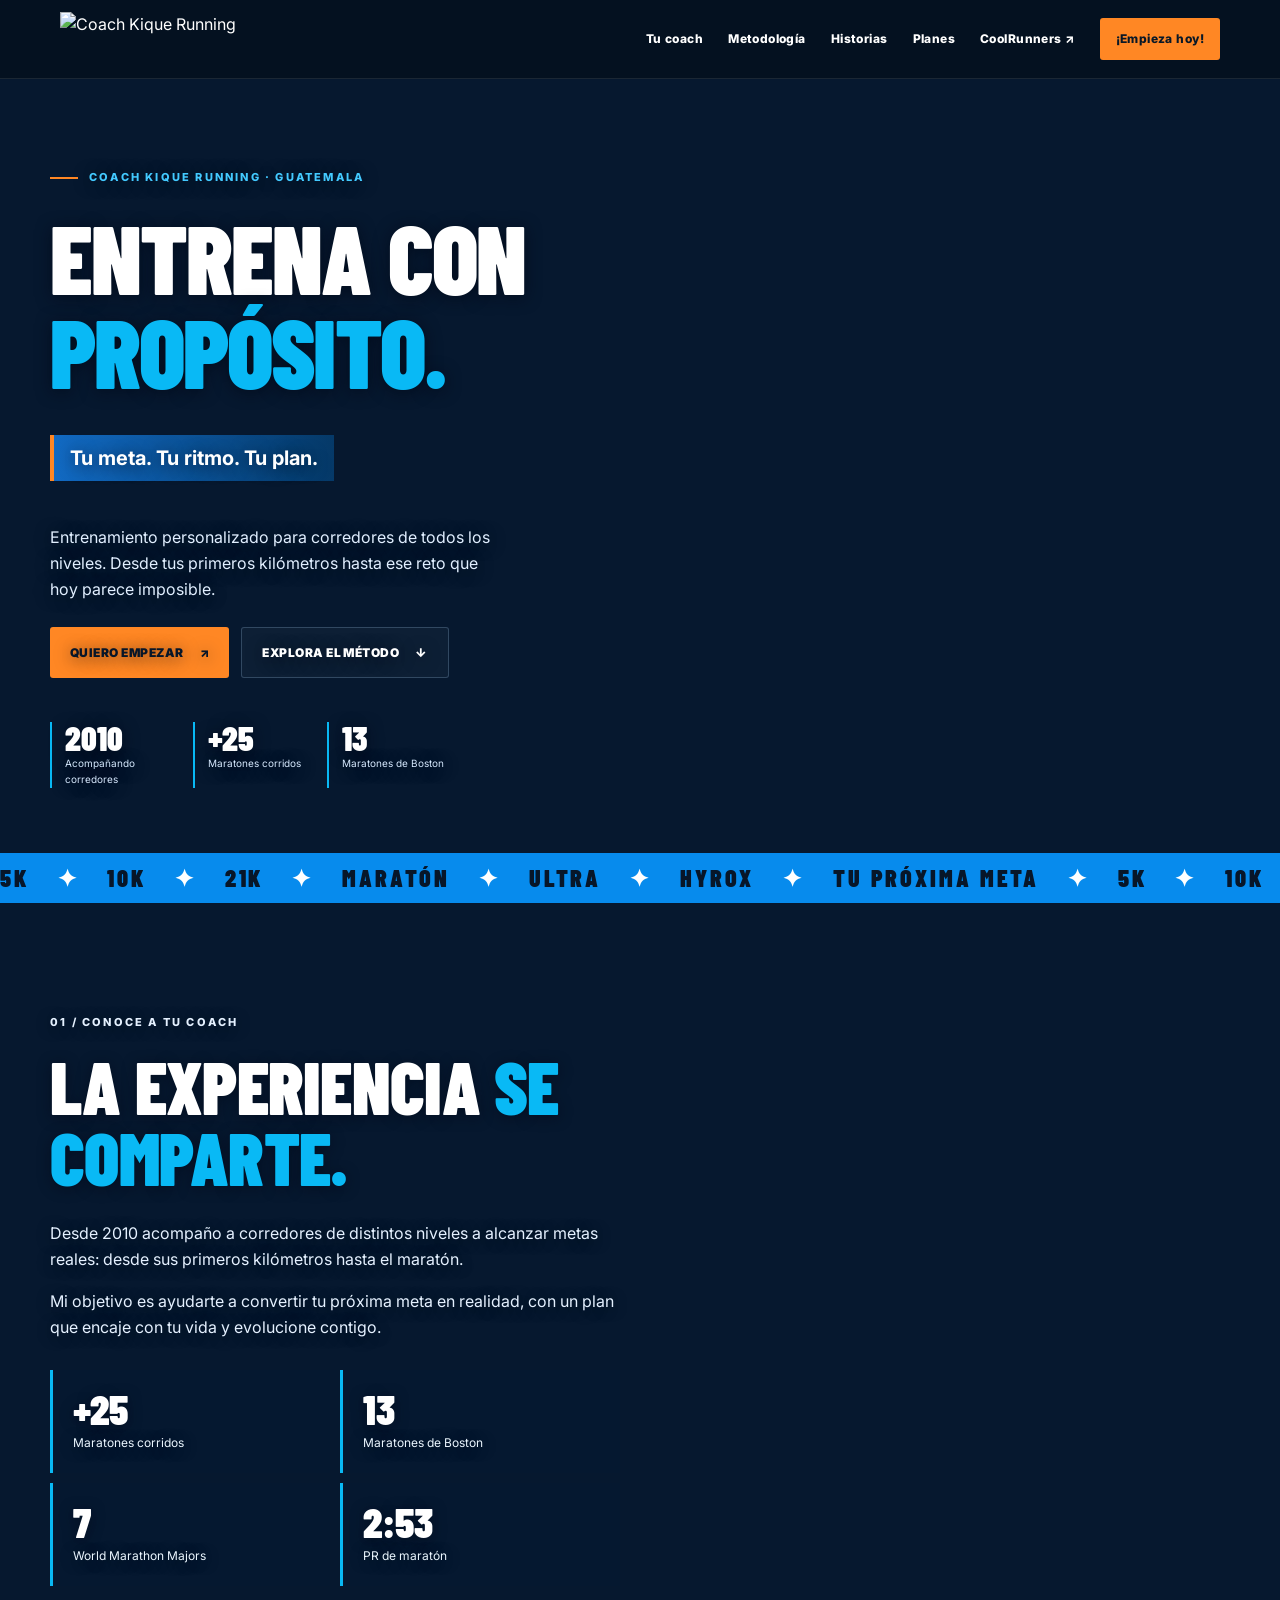
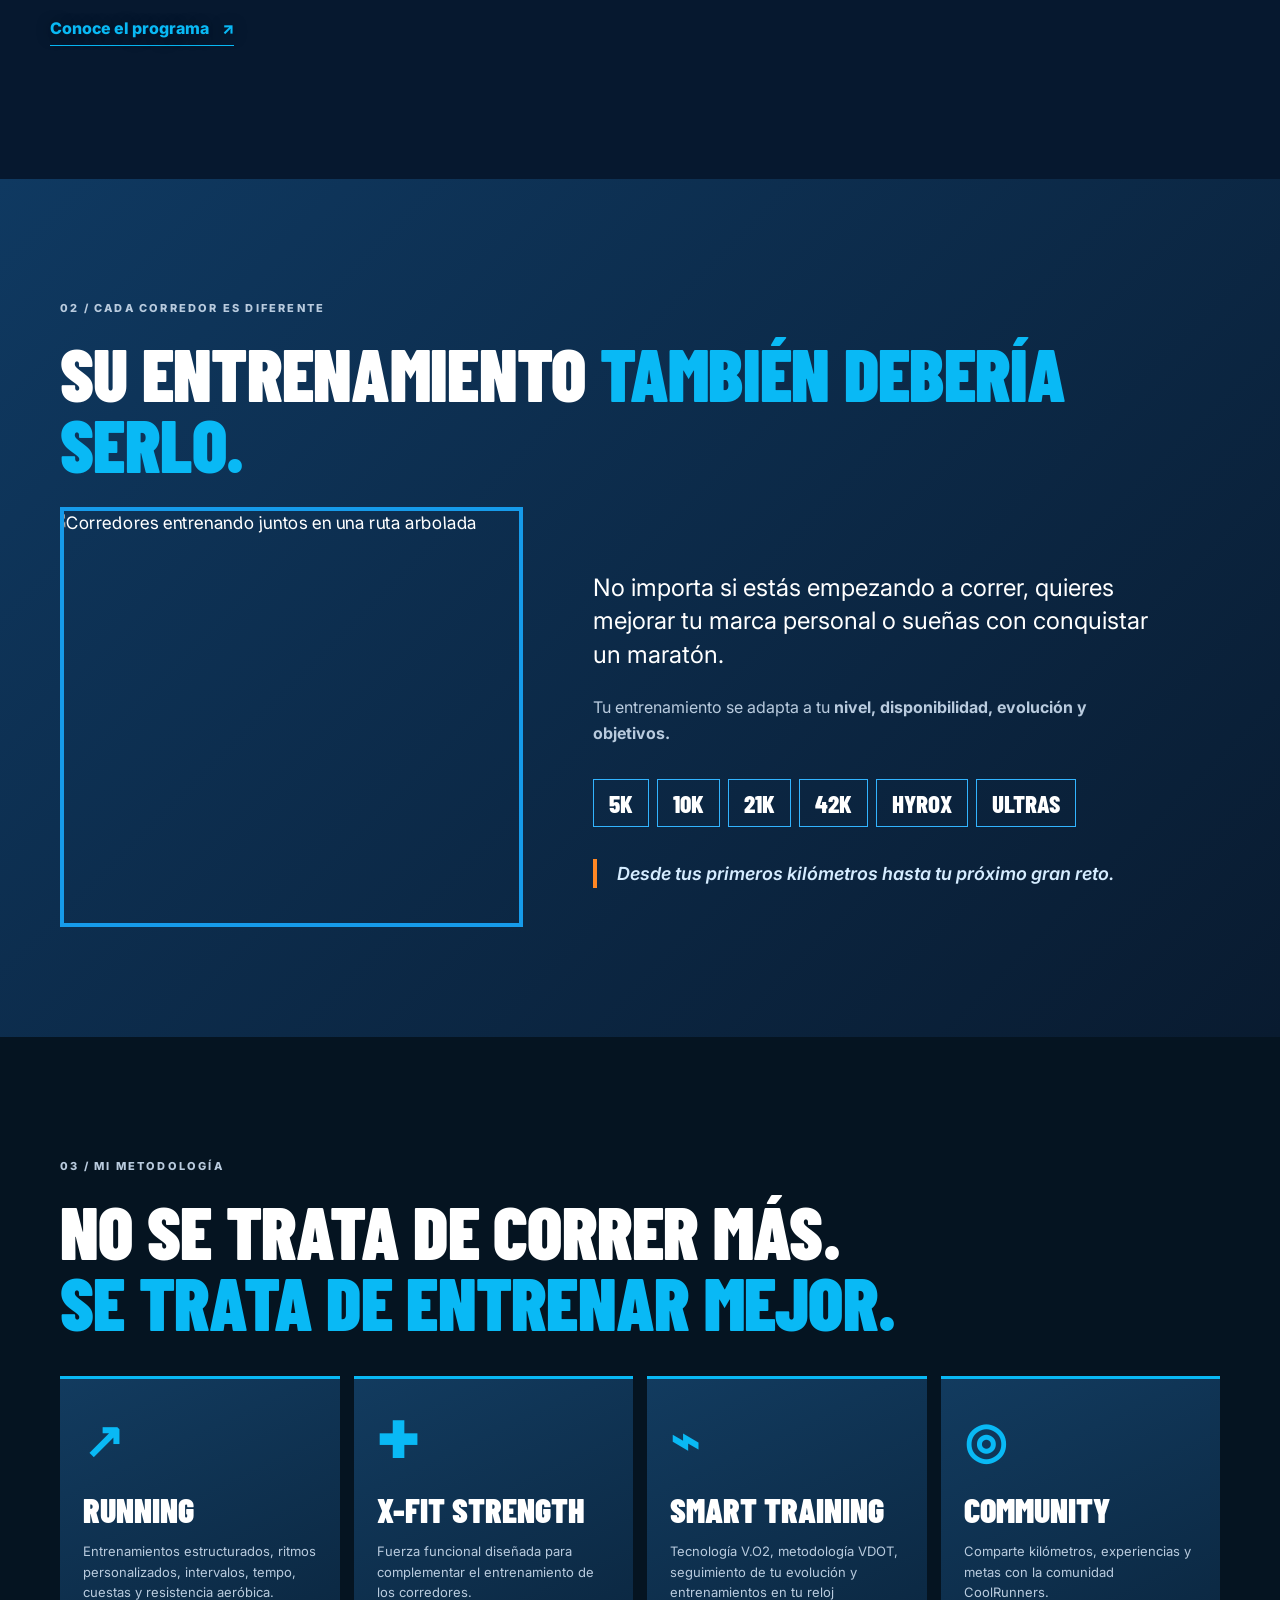
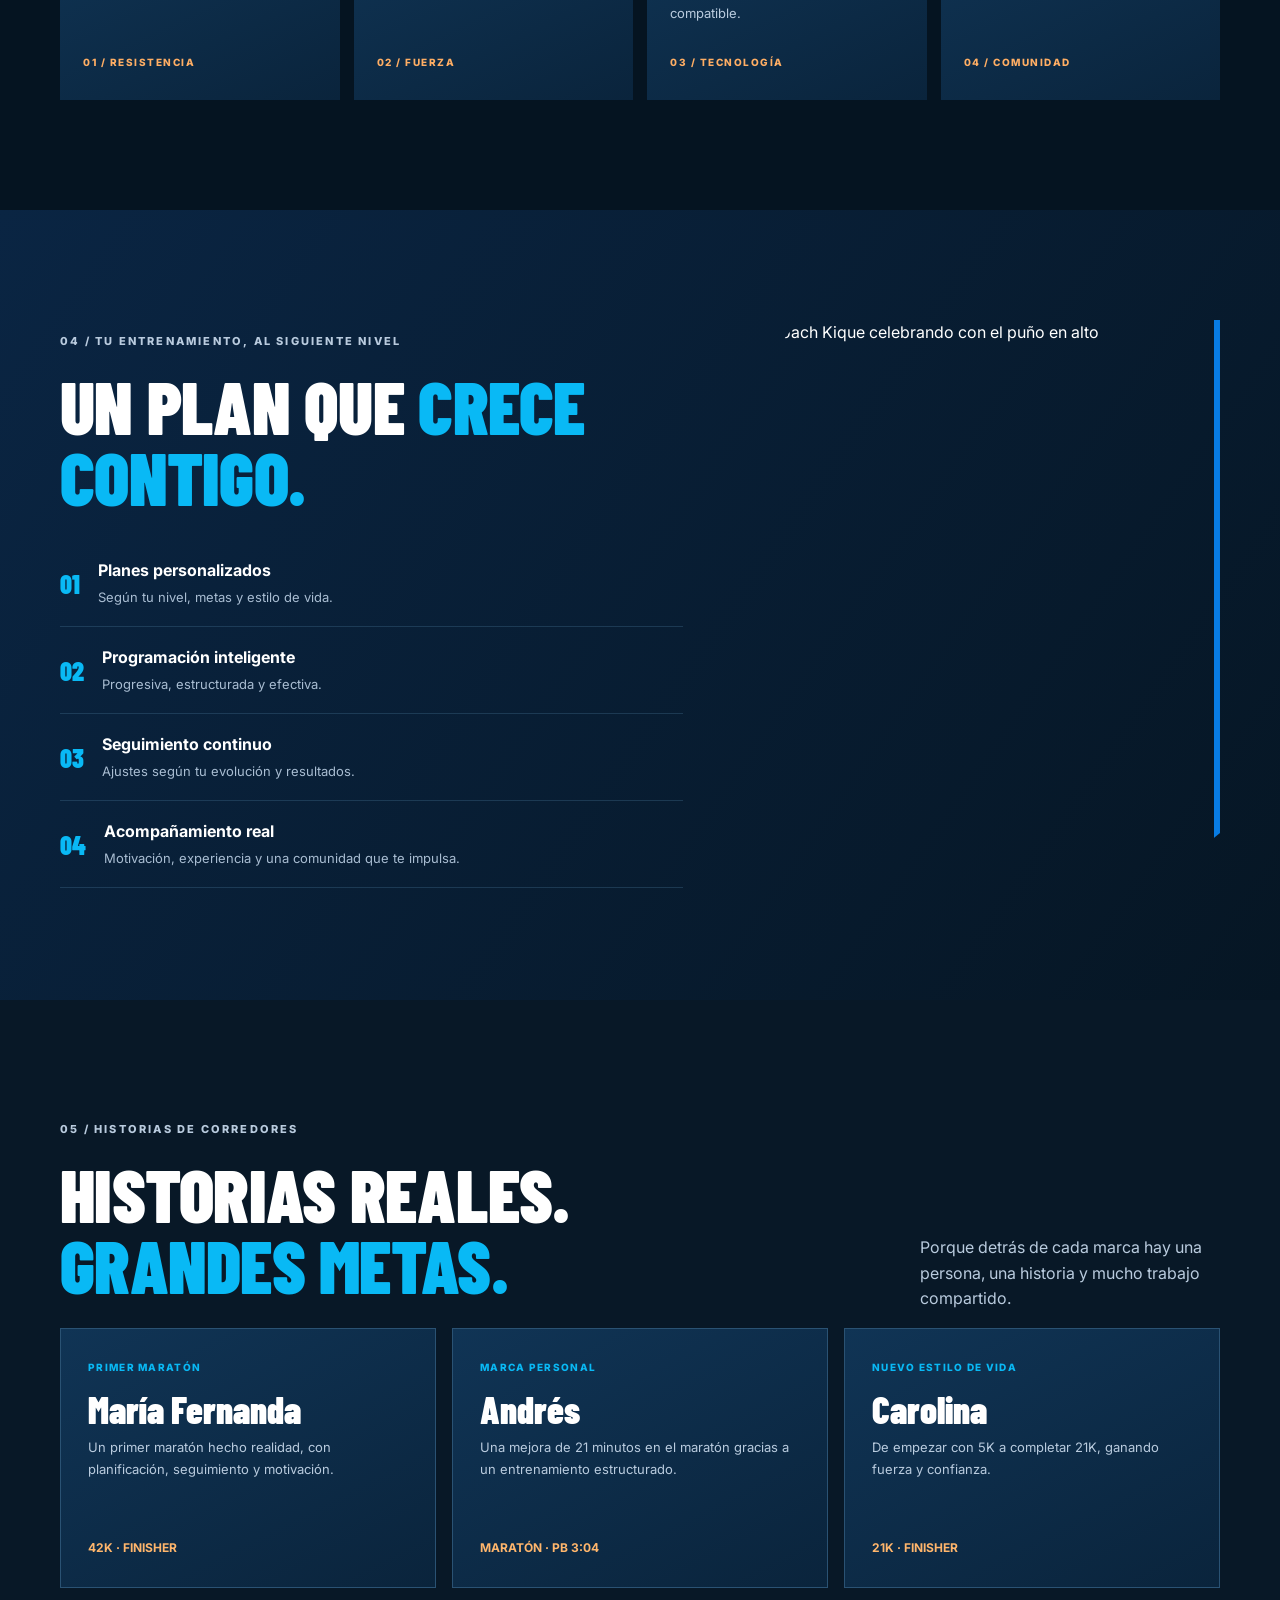
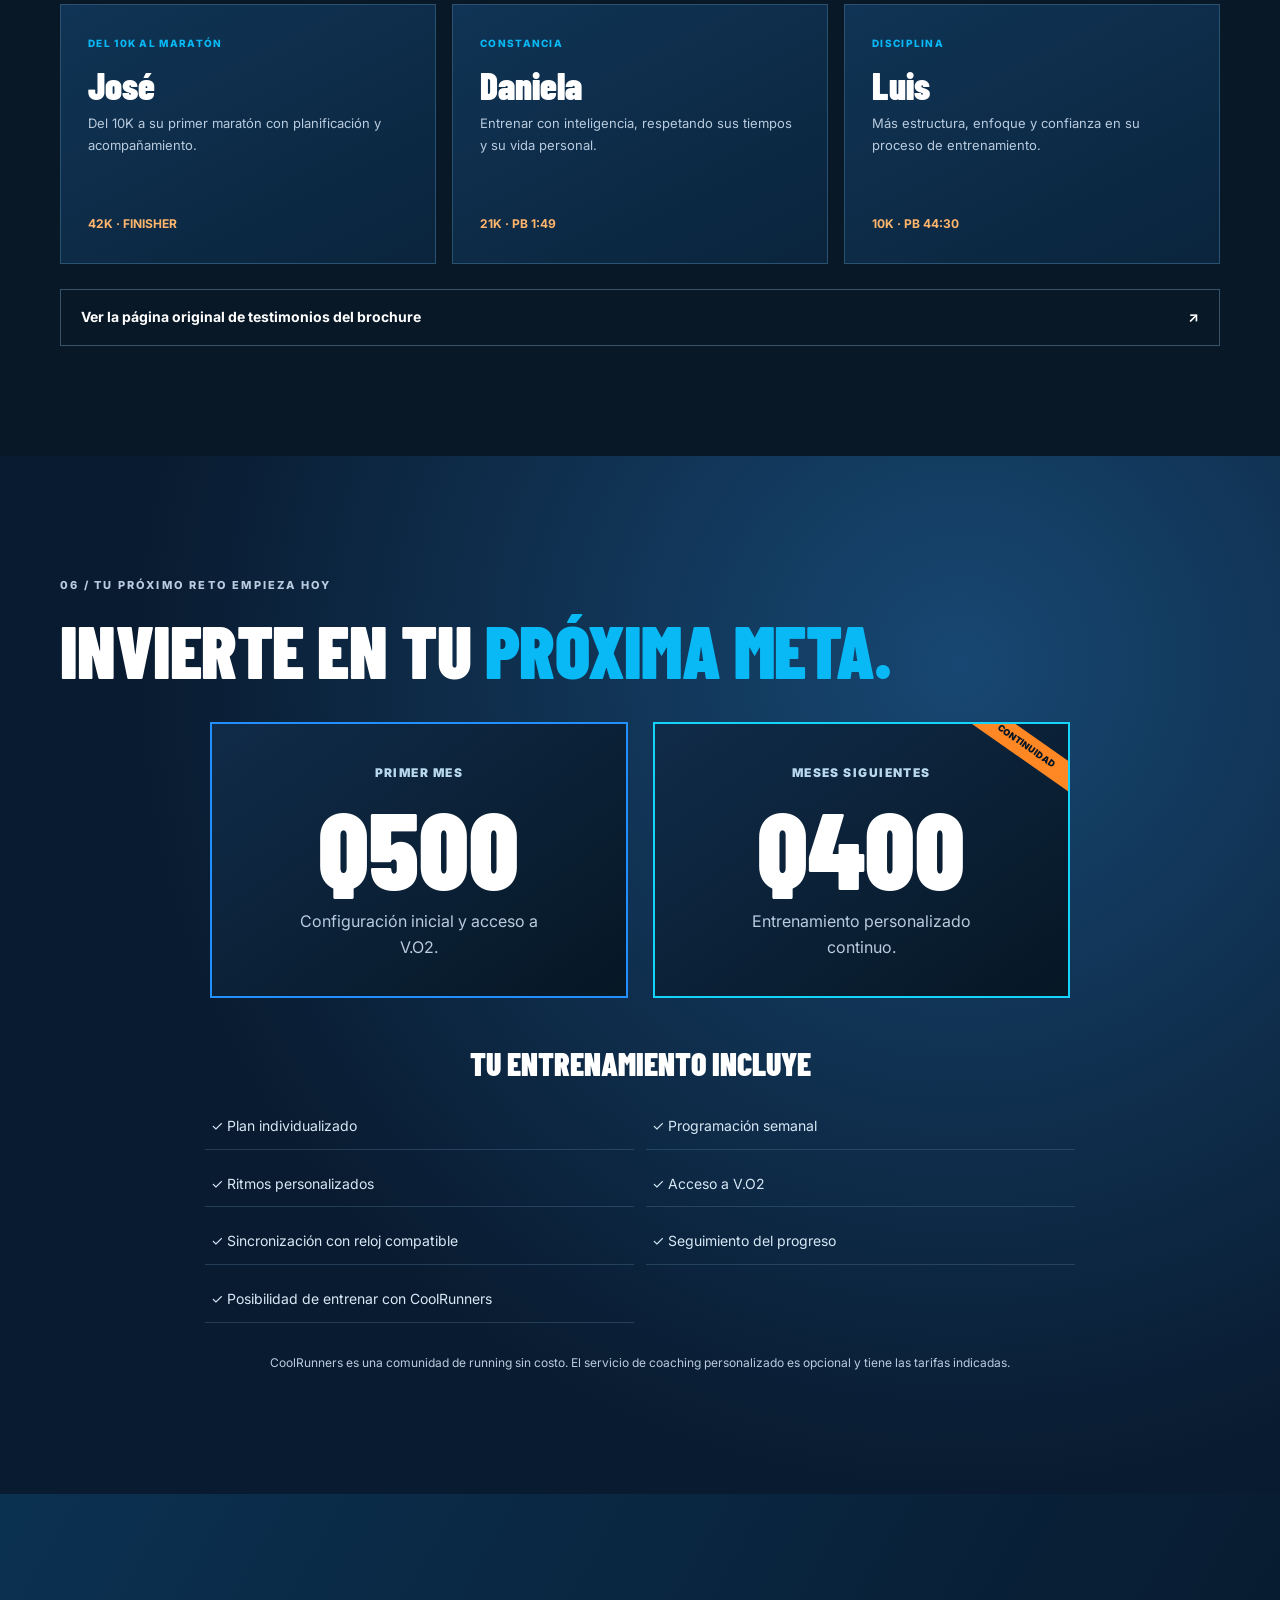
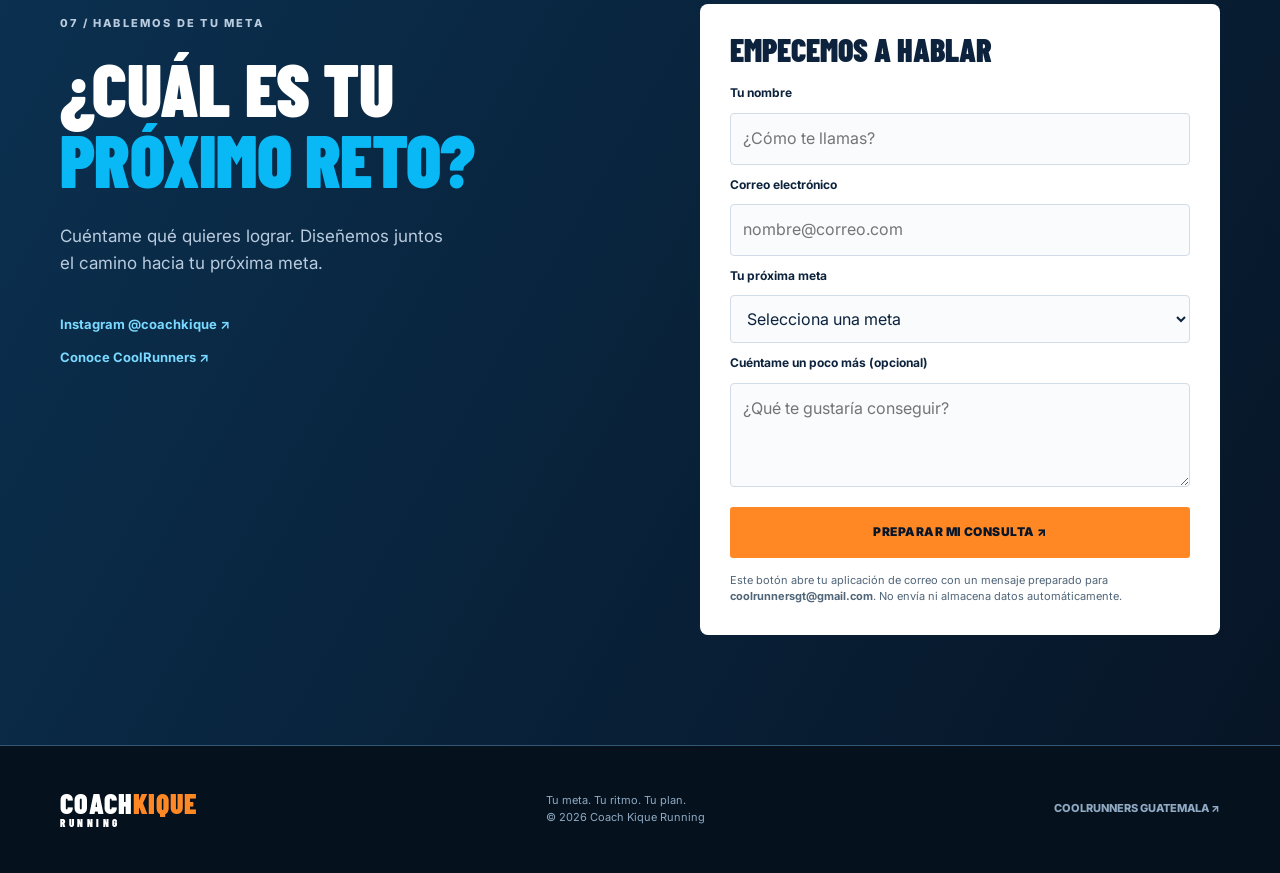
==== commit 8d036301: "Add files via upload" ====
--- a/index.html
+++ b/index.html
@@ -1,64 +1,38 @@
-<!DOCTYPE html>
+<!doctype html>
 <html lang="es">
 <head>
-<meta charset="utf-8"><meta name="viewport" content="width=device-width,initial-scale=1"><meta name="theme-color" content="#081a2e">
-<meta name="description" content="CoolRunners Guatemala. Una comunidad de corredores para todos los niveles. Corre con nosotros, sin costo. #WeRunTogether">
-<meta property="og:title" content="CoolRunners Guatemala | Corremos juntos">
-<meta property="og:description" content="Una comunidad, miles de kilómetros, historias que nos unen.">
-<meta property="og:type" content="website">
-<meta property="og:url" content="https://kiquerodas.github.io/coolrunners-website/">
-<meta property="og:image" content="https://kiquerodas.github.io/coolrunners-website/assets/coolrunners-whatsapp-preview.jpg?v=2">
-<meta property="og:image:secure_url" content="https://kiquerodas.github.io/coolrunners-website/assets/coolrunners-whatsapp-preview.jpg?v=2">
-<meta property="og:image:width" content="1200">
-<meta property="og:image:height" content="630">
-<meta property="og:image:type" content="image/jpeg">
-<meta property="og:image:alt" content="CoolRunners Guatemala: Corremos juntos. Fotografía de nuestra comunidad de corredores.">
-<meta name="twitter:card" content="summary_large_image">
-<meta name="twitter:title" content="CoolRunners Guatemala | Corremos juntos">
-<meta name="twitter:description" content="Una comunidad, miles de kilómetros, historias que nos unen.">
-<meta name="twitter:image" content="https://kiquerodas.github.io/coolrunners-website/assets/coolrunners-whatsapp-preview.jpg?v=2">
-<title>CoolRunners Guatemala — Run like the wind</title>
-<link rel="preconnect" href="https://fonts.googleapis.com"><link rel="preconnect" href="https://fonts.gstatic.com" crossorigin><link href="https://fonts.googleapis.com/css2?family=Barlow+Condensed:wght@500;600;700;800;900&family=DM+Sans:wght@400;500;600;700;800&display=swap" rel="stylesheet">
-<link rel="stylesheet" href="styles.css"><script src="script.js" defer></script>
-</head>
-<body>
-<a class="skip-link" href="#contenido">Saltar al contenido</a>
-<div class="top-strip"><span>RUN LIKE THE WIND</span><span class="top-center">COOLRUNNERS GUATEMALA · #WERUNTOGETHER</span><span>DESDE 2010, SUMANDO KILÓMETROS</span></div>
-<header class="header" id="header"><div class="container nav-inner"><a href="#inicio" class="brand" aria-label="CoolRunners Guatemala, ir al inicio"><img src="assets/logo.webp" alt="CoolRunners Guatemala" width="220" height="112"></a><nav class="nav" id="nav" aria-label="Navegación principal"><a href="#nosotros">Nosotros</a><a href="#entrenamientos">Entrenamientos</a><a href="#coaching">Coaching</a><a href="registro.html">Registrar maratones</a><a href="#contacto" class="nav-pill">Únete al team <span aria-hidden="true">↗</span></a></nav><button class="menu-btn" type="button" aria-label="Abrir menú" aria-controls="nav" aria-expanded="false"><span></span><span></span><span></span></button></div></header>
+<meta charset="utf-8"><meta name="viewport" content="width=device-width,initial-scale=1">
+<title>Coach Kique Running | Entrena con propósito</title>
+<meta name="description" content="Entrenamiento personalizado para runners de todos los niveles. Coach Kique Running: tu meta, tu ritmo, tu plan. V.O2, running, X-Fit Strength y comunidad CoolRunners en Guatemala.">
+<meta name="theme-color" content="#071629">
+<meta property="og:type" content="website"><meta property="og:title" content="Coach Kique Running | Entrena con propósito"><meta property="og:description" content="Tu meta. Tu ritmo. Tu plan. Entrenamiento personalizado para corredores de todos los niveles.">
+<meta property="og:image" content="https://kiquerodas.github.io/coachkique-website/assets/hero-segment.png">
+<meta property="og:url" content="https://kiquerodas.github.io/coachkique-website/">
+<link rel="preconnect" href="https://fonts.googleapis.com"><link rel="preconnect" href="https://fonts.gstatic.com" crossorigin>
+<link href="https://fonts.googleapis.com/css2?family=Barlow+Condensed:wght@500;600;700;800;900&family=Inter:wght@400;500;600;700;800&display=swap" rel="stylesheet">
+<link rel="stylesheet" href="styles.css"><script defer src="script.js"></script>
+</head><body>
+<a class="skip" href="#contenido">Ir al contenido</a>
+<div class="progress" aria-hidden="true"></div>
+<header class="topbar"><div class="shell nav">
+<a class="brand" href="#inicio" aria-label="Coach Kique Running — inicio"><img src="assets/coach-logo.jpg" alt="Coach Kique Running"/></a>
+<button class="menu-toggle" type="button" aria-expanded="false" aria-controls="navlinks" aria-label="Abrir menú"><span></span><span></span><span></span></button>
+<nav id="navlinks" class="navlinks" aria-label="Navegación principal"><a href="#coach">Tu coach</a><a href="#metodo">Metodología</a><a href="#historias">Historias</a><a href="#planes">Planes</a><a href="https://kiquerodas.github.io/coolrunners-website/" target="_blank" rel="noopener">CoolRunners ↗</a><a class="nav-cta" href="#contacto">¡Empieza hoy!</a></nav>
+</div></header>
 <main id="contenido">
-<section class="hero" id="inicio"><div class="hero-photo" role="img" aria-label="Corredor CoolRunners celebrando en carrera"></div><div class="hero-grad"></div><div class="hero-lines" aria-hidden="true"><span></span><span></span><span></span></div><div class="container hero-content"><p class="eyebrow light"><span class="dot"></span> GUATEMALA · RUNNING COMMUNITY</p><h1>NO CORREMOS<br><em>SOLOS.</em><br>CORREMOS <span>JUNTOS.</span></h1><p class="hero-sub">Desde tus primeros pasos hasta Boston, HYROX o una ultramaratón. Cada meta cuenta. Cada corredor es parte de nuestra familia.</p><div class="hero-buttons"><a class="button button-orange" href="#contacto">QUIERO CORRER CON USTEDES <span>↗</span></a><a class="button button-outline" href="#entrenamientos">VER ENTRENAMIENTOS ↓</a></div><p class="hero-small"><span class="pulse-dot"></span> Todos los niveles · Participar en el grupo no tiene costo</p></div><div class="hero-corner">01 / 05 <span>KEEP MOVING</span></div></section>
-<div class="ticker" aria-hidden="true"><div class="ticker-track"><span>RUN LIKE THE WIND <b>✳</b> NO ONE RUNS ALONE <b>✳</b> #WERUNTOGETHER <b>✳</b> RUN LIKE THE WIND <b>✳</b> NO ONE RUNS ALONE <b>✳</b> #WERUNTOGETHER <b>✳</b></span><span>RUN LIKE THE WIND <b>✳</b> NO ONE RUNS ALONE <b>✳</b> #WERUNTOGETHER <b>✳</b> RUN LIKE THE WIND <b>✳</b> NO ONE RUNS ALONE <b>✳</b> #WERUNTOGETHER <b>✳</b></span></div></div>
-<section class="section intro" id="nosotros"><div class="container intro-grid"><div class="intro-title reveal"><div class="kicker">01 / LA COMUNIDAD</div><h2>LOS KILÓMETROS<br>SON MEJORES<br><span>EN EQUIPO.</span></h2><p class="lead">Somos una familia de corredores que se acompaña en cada meta: desde el primer kilómetro hasta los 5K, 10K, medio maratón, maratón, HYROX, ultramaratones y la clasificación a Boston.</p><a class="arrow-link" href="#contacto">CONOCE AL EQUIPO <span>↗</span></a></div><div class="intro-photos reveal"><figure class="main-team"><img src="assets/runners-01.webp" alt="Integrantes de CoolRunners reunidos después de su entrenamiento" loading="lazy"><figcaption>ONE TEAM. MANY STORIES.</figcaption></figure><div class="small-team"><img src="assets/runners-04.webp" alt="Corredoras de CoolRunners compartiendo después del entrenamiento" loading="lazy"><span class="image-stamp">WE<br>RUN<br>TOGETHER<span>↗</span></span></div></div></div><div class="container all-levels reveal" aria-labelledby="all-levels-title">
-  <div class="all-levels-intro">
-    <div class="kicker">UNA COMUNIDAD PARA CADA META</div>
-    <h3 id="all-levels-title">MUCHO MÁS QUE UN EQUIPO.<br><span>SOMOS UNA FAMILIA.</span></h3>
-    <p>En <strong>CoolRunners Guatemala</strong>, cada corredor encuentra una comunidad que lo acompaña, lo motiva y celebra cada uno de sus logros.</p>
-    <p>Desde quienes están dando sus primeros pasos en el running o preparan sus primeros <strong>5K y 10K</strong>, hasta quienes sueñan con completar un <strong>medio maratón o maratón</strong>; desde quienes se preparan para <strong>HYROX y ultramaratones de 50K, 100K y más</strong>, hasta quienes buscan mejorar sus marcas personales o <strong>clasificarse al Maratón de Boston</strong>.</p>
-    <p class="all-levels-promise"><strong>Cada corredor tiene su propia historia, su propio ritmo y sus propias metas. Y todas merecen ser celebradas.</strong></p>
-  </div>
-  <div class="level-section-heading"><span>EL CAMINO ES TUYO</span><h4>DIFERENTES NIVELES. <em>UNA MISMA PASIÓN.</em></h4></div>
-  <div class="levels-grid" aria-label="Niveles de corredores">
-    <article class="level-card"><span class="level-number">01 / DESCUBRIR</span><h4>PRINCIPIANTE</h4><p>Descubre el running, desarrolla tu resistencia y alcanza tus primeras metas acompañado por el equipo.</p></article>
-    <article class="level-card"><span class="level-number">02 / CRECER</span><h4>INTERMEDIO</h4><p>Consolida tu preparación, mejora tus tiempos y conquista nuevas distancias con confianza.</p></article>
-    <article class="level-card"><span class="level-number">03 / SUPERARTE</span><h4>AVANZADO</h4><p>Perfecciona tu rendimiento, supera tus marcas y prepárate para grandes desafíos.</p></article>
-  </div>
-  <div class="distance-band"><div><span class="distance-label">TANTAS METAS COMO HISTORIAS POR CONTAR</span><div class="distance-tags"><span>PRIMEROS PASOS</span><span>5K</span><span>10K</span><span>21K · MEDIO MARATÓN</span><span>42K · MARATÓN</span><span>HYROX</span><span>ULTRA 50K</span><span>ULTRA 100K+</span><span>CLASIFICACIÓN A BOSTON</span></div></div><a class="button button-orange" href="#contacto">QUIERO UNIRME <span aria-hidden="true">↗</span></a></div>
-  <div class="family-finish"><span class="family-finish-mark" aria-hidden="true">✳</span><p>Compartimos kilómetros, esfuerzo, aprendizajes, risas y amistades que van mucho más allá del running.</p><blockquote>Las metas son individuales, <span>pero el camino lo recorremos juntos.</span></blockquote><div class="family-finish-bottom"><strong>#WeRunTogether</strong><span>¡Ven a correr con nosotros! Formar parte de CoolRunners no tiene costo.</span></div></div>
+<section id="inicio" class="hero"><div class="hero-glow"></div><div class="shell hero-grid">
+<div class="hero-copy reveal"><div class="eyebrow"><span class="line"></span> COACH KIQUE RUNNING · GUATEMALA</div>
+<h1>ENTRENA CON <em>PROPÓSITO.</em></h1><p class="hero-tagline">Tu meta. Tu ritmo. <strong>Tu plan.</strong></p><p class="hero-description">Entrenamiento personalizado para corredores de todos los niveles. Desde tus primeros kilómetros hasta ese reto que hoy parece imposible.</p>
+<div class="hero-actions"><a class="btn primary" href="#contacto">QUIERO EMPEZAR <span aria-hidden="true">↗</span></a><a class="btn ghost" href="#metodo">EXPLORA EL MÉTODO <span aria-hidden="true">↓</span></a></div>
+<div class="mini-stats"><div><strong>2010</strong><span>Acompañando corredores</span></div><div><strong>+25</strong><span>Maratones corridos</span></div><div><strong>13</strong><span>Maratones de Boston</span></div></div>
 </div>
-<div class="container benefits reveal"><div><strong>01</strong><b>TODOS LOS NIVELES</b><p>Principiante, intermedio o avanzado: ¡todos corremos juntos!</p></div><div><strong>02</strong><b>COMUNIDAD REAL</b><p>Motivación, amistad y un equipo que siempre suma.</p></div><div><strong>03</strong><b>ENTRENO SIN COSTO</b><p>Únete a nuestras sesiones grupales cuando quieras.</p></div></div></section>
-<section class="section training" id="entrenamientos"><div class="container"><div class="section-head reveal"><div><div class="kicker light">02 / NUESTRA SEMANA</div><h2>ENTRENA CON<br><span>PROPÓSITO.</span></h2></div><p>Cuatro días, distintos estímulos y un mismo objetivo: disfrutar el proceso y seguir creciendo.</p></div><div class="schedule-grid"><article class="training-card reveal"><div class="training-top"><span>MAR</span><span>01 / 04</span></div><span class="training-time">05:00 AM</span><h3>TEMPO</h3><p>Ritmos sostenidos que desarrollan resistencia y control del esfuerzo.</p><a target="_blank" rel="noopener noreferrer" href="https://www.google.com/maps/search/?api=1&query=Futeca+Plaza+Zona+14+Guatemala">📍 FUTECA ZONA 14 <span>↗</span></a></article><article class="training-card reveal"><div class="training-top"><span>JUE</span><span>02 / 04</span></div><span class="training-time">05:00 AM</span><h3>INTERVALOS<br>+ TÉCNICA</h3><p>Velocidad, coordinación y una zancada más eficiente.</p><a target="_blank" rel="noopener noreferrer" href="https://www.google.com/maps/search/?api=1&query=Novena+Calle+Decima+Plaza+Ciudad+de+Guatemala">📍 NOVENA CALLE · DÉCIMA PLAZA <span>↗</span></a></article><article class="training-card reveal"><div class="training-top"><span>SÁB</span><span>03 / 04</span></div><span class="training-time">05:00 AM</span><h3>FONDO</h3><p>Sumamos kilómetros, construimos resistencia y compartimos el camino.</p><a target="_blank" rel="noopener noreferrer" href="https://www.google.com/maps/search/?api=1&query=Futeca+Plaza+Zona+14+Guatemala">📍 FUTECA ZONA 14 <span>↗</span></a></article><article class="training-card reveal"><div class="training-top"><span>DOM</span><span>04 / 04</span></div><span class="training-time">06:00 AM</span><h3>EASY RUN</h3><p>Un rodaje tranquilo para disfrutar, conversar y recuperar.</p><a target="_blank" rel="noopener noreferrer" href="https://www.google.com/maps/search/?api=1&query=Futeca+Plaza+Zona+14+Guatemala">📍 FUTECA ZONA 14 <span>↗</span></a></article></div><p class="schedule-note">Los enlaces de ubicación abren una búsqueda en Maps. Confirma el punto exacto y las indicaciones de cada sesión antes de asistir.</p></div></section>
-<section class="photo-break"><div class="photo-break-bg"></div><div class="container photo-break-inner reveal"><div class="kicker light">LA MAGIA ESTÁ EN COMPARTIRLO</div><h2>UNA META.<br><i>MIL HISTORIAS.</i></h2><p>Los tiempos cambian. Las amistades se quedan.</p></div></section>
-<section class="section coaching" id="coaching"><div class="container coaching-grid"><div class="coaching-image reveal"><img src="assets/coach.webp" alt="Coach Kique en el maratón de Boston" loading="lazy"><span class="coach-image-label">COACH KIQUE<br><small>RUNNING</small></span></div><div class="coaching-copy reveal"><div class="kicker">03 / ENTRENAMIENTO PERSONALIZADO</div><h2>TU META.<br><span>TU PLAN.</span></h2><p>Si quieres ir un paso más allá, Coach Kique ofrece planificación individualizada a través de V.O2, con entrenamientos semanales que puedes sincronizar con Garmin o Apple Watch.</p><div class="price-stage" aria-label="Tarifas de coaching personalizado"><div class="price-stage-heading"><span>INVERSIÓN EN TU ENTRENAMIENTO</span><span class="price-stage-accent" aria-hidden="true">↗</span></div><div class="prices"><div class="price-card"><small>PRIMER MES</small><strong>Q500</strong><span>Configuración y plan personalizado</span></div><div class="price-card"><small>MESES SIGUIENTES</small><strong>Q400</strong><span>Seguimiento y planificación continua</span></div></div><div class="price-stage-footer">PLAN SEMANAL EN V.O2 <span aria-hidden="true">✳</span> SINCRONIZACIÓN CON GARMIN Y APPLE WATCH</div></div><p class="coaching-note">El coaching personalizado es opcional y de pago. Entrenar con la comunidad CoolRunners no tiene costo.</p><a class="button button-dark" href="#contacto">QUIERO MÁS INFORMACIÓN ↗</a></div></div></section>
-<section class="gallery section" id="galeria"><div class="container"><div class="section-head gallery-head reveal"><div><div class="kicker">MOMENTOS QUE NOS MUEVEN</div><h2>HECHOS DE<br><span>KILÓMETROS.</span></h2></div><p>Carreras, entrenamientos, sonrisas y esos momentos que nos recuerdan por qué corremos.</p></div><div class="gallery-grid reveal">
-<figure class="g1"><img loading="lazy" src="assets/runners-01.webp" alt="Equipo CoolRunners reunido al aire libre"><figcaption>EL EQUIPO</figcaption></figure>
-<figure class="g2"><img loading="lazy" src="assets/runners-02.webp" alt="Corredoras y corredores sonriendo tras su sesión"><figcaption>DESPUÉS DE CADA ENTRENO</figcaption></figure>
-<figure class="g3"><img loading="lazy" src="assets/runners-03.webp" alt="Compañeras de running celebran juntas"><figcaption>LA AMISTAD TAMBIÉN SUMA</figcaption></figure>
-<figure class="g4"><img loading="lazy" src="assets/runners-04.webp" alt="CoolRunners comparte momentos fuera de la pista"><figcaption>MÁS QUE KILÓMETROS</figcaption></figure>
-<figure class="g5"><img loading="lazy" src="assets/runners-05.webp" alt="Integrantes de CoolRunners de paseo con un oso de colores"><figcaption>GUATEMALA, NUESTRO HOGAR</figcaption></figure>
-<figure class="g6"><img loading="lazy" src="assets/runners-06.webp" alt="Foto grupal durante una sesión matutina"><figcaption>MADRUGAR, CORRER, REPETIR</figcaption></figure>
-</div></div></section>
-<section class="section marathon" id="maratones"><div class="container marathon-inner reveal"><div class="marathon-copy"><div class="kicker light">04 / MARATHON REGISTRY</div><h2>42.195 KM.<br><span>INFINITAS HISTORIAS.</span></h2><p>Estamos preparando nuestro Registro Histórico de Maratones: cada meta, cada ciudad y cada experiencia de los corredores de CoolRunners, incluso antes de unirse al equipo.</p><a class="button button-orange" href="registro.html" style="display:inline-flex;margin-top:22px">REGISTRAR MIS MARATONES <span aria-hidden="true">↗</span></a><p style="margin-top:12px;font-size:13px;opacity:.85">Una sola inscripción · Hasta 100 maratones por envío · Datos privados</p></div><div class="marathon-wall" aria-label="Maratones de todo el mundo"><div class="race-grid"><div class="race-tile"><img loading="lazy" src="assets/marathon-boston.webp" alt="Logotipo del maratón de Boston"></div><div class="race-tile"><img loading="lazy" src="assets/marathon-chicago.webp" alt="Logotipo del maratón de Chicago"></div><div class="race-tile"><span class="race-name">Nueva York</span></div><div class="race-tile"><img loading="lazy" src="assets/marathon-tokyo.webp" alt="Logotipo del maratón de Tokio"></div><div class="race-tile"><img loading="lazy" src="assets/marathon-guatemala.webp" alt="Logotipo del maratón de Guatemala 42K"></div><div class="race-tile"><img loading="lazy" src="assets/marathon-berlin.webp" alt="Logotipo del maratón de Berlín"></div><div class="race-tile"><img loading="lazy" src="assets/marathon-london.webp" alt="Logotipo del maratón de Londres"></div><div class="race-tile"><img loading="lazy" src="assets/marathon-sydney.webp" alt="Logotipo del maratón de Sídney"></div><div class="race-tile"><span class="race-name">Valencia</span></div><div class="race-tile"><span class="race-name">Frankfurt</span></div></div><p class="race-caption">Maratones que inspiran nuestras historias · Los nombres sin logo se muestran como texto</p></div></div></section>
-<section class="section contact" id="contacto"><div class="container contact-grid"><div class="contact-copy reveal"><div class="kicker">05 / VEN A CORRER</div><h2>TU PRÓXIMO<br>KILÓMETRO<br><span>EMPIEZA AQUÍ.</span></h2><p>¿Quieres unirte al grupo o conocer el coaching personalizado? Escríbenos. Nos encantará saber de ti.</p><div class="social-links"><a href="https://www.instagram.com/coolrunnersgt/" target="_blank" rel="noopener noreferrer">INSTAGRAM ↗</a><a href="https://www.facebook.com/share/1PuGut77Zo/" target="_blank" rel="noopener noreferrer">FACEBOOK ↗</a><a href="mailto:coolrunnersgt@gmail.com">EMAIL ↗</a></div></div><div class="contact-panel reveal"><h3>¡HABLEMOS!</h3><p>Cuéntanos cómo quieres comenzar.</p><form id="contact-form"><label for="fullName">NOMBRE COMPLETO</label><input id="fullName" name="name" required autocomplete="name" maxlength="120" placeholder="Tu nombre"><label for="email">CORREO ELECTRÓNICO</label><input id="email" name="email" type="email" autocomplete="email" required placeholder="nombre@correo.com"><label for="interest">ME INTERESA</label><select id="interest" name="interest"><option value="Correr con CoolRunners (sin costo)">Correr con CoolRunners (sin costo)</option><option value="Coaching personalizado con Coach Kique">Coaching personalizado con Coach Kique</option><option value="Ambas opciones">Ambas opciones</option></select><label for="message">MENSAJE (OPCIONAL)</label><textarea id="message" name="message" rows="3" maxlength="1500" placeholder="Cuéntanos un poquito sobre ti..."></textarea><button type="submit" class="button button-orange">PREPARAR MI CONSULTA ↗</button><p class="form-note">Este botón abre tu aplicación de correo con el mensaje preparado. No envía ni almacena datos automáticamente.</p></form><p class="direct-email">O escríbenos directamente a <a href="mailto:coolrunnersgt@gmail.com">coolrunnersgt@gmail.com</a></p></div></div></section>
-</main>
-<footer class="footer"><div class="container footer-main"><div><img src="assets/logo.webp" alt="CoolRunners Guatemala" width="210" height="106"><p>RUN LIKE THE WIND.<br>RUN TOGETHER.</p></div><div class="footer-right"><a href="#inicio">VOLVER ARRIBA ↑</a><span>© <span id="year">2026</span> COOLRUNNERS GUATEMALA</span><span>HECHO PARA CORRER JUNTOS. 💙</span></div></div></footer>
+</div><div class="marquee" aria-hidden="true"><div>5K <b>✦</b> 10K <b>✦</b> 21K <b>✦</b> MARATÓN <b>✦</b> ULTRA <b>✦</b> HYROX <b>✦</b> TU PRÓXIMA META <b>✦</b> 5K <b>✦</b> 10K <b>✦</b> 21K <b>✦</b> MARATÓN <b>✦</b></div></div></section>
+<section id="coach" class="section about about-banner"><div class="shell split-grid"><div class="reveal"><p class="kicker">01 / CONOCE A TU COACH</p><h2>LA EXPERIENCIA <span>SE COMPARTE.</span></h2><p>Desde 2010 acompaño a corredores de distintos niveles a alcanzar metas reales: desde sus primeros kilómetros hasta el maratón.</p><p>Mi objetivo es ayudarte a convertir tu próxima meta en realidad, con un plan que encaje con tu vida y evolucione contigo.</p><div class="stat-grid"><div><strong>+25</strong><small>Maratones corridos</small></div><div><strong>13</strong><small>Maratones de Boston</small></div><div><strong>7</strong><small>World Marathon Majors</small></div><div><strong>2:53</strong><small>PR de maratón</small></div></div><a class="text-link" href="#planes">Conoce el programa <span>↗</span></a></div></div></section>
+<section id="enfoque" class="section approach"><div class="shell"><p class="kicker">02 / CADA CORREDOR ES DIFERENTE</p><h2>SU ENTRENAMIENTO <span>TAMBIÉN DEBERÍA SERLO.</span></h2><div class="approach-grid"><div class="approach-photo reveal"><img src="assets/team-running.jpg" loading="lazy" alt="Corredores entrenando juntos en una ruta arbolada"></div><div class="approach-info reveal"><p class="lead">No importa si estás empezando a correr, quieres mejorar tu marca personal o sueñas con conquistar un maratón.</p><p>Tu entrenamiento se adapta a tu <strong>nivel, disponibilidad, evolución y objetivos.</strong></p><div class="distance-row"><span>5K</span><span>10K</span><span>21K</span><span>42K</span><span>HYROX</span><span>ULTRAS</span></div><blockquote>Desde tus primeros kilómetros hasta tu próximo gran reto.</blockquote></div></div></div></section>
+<section id="metodo" class="section method"><div class="shell"><p class="kicker">03 / MI METODOLOGÍA</p><h2>NO SE TRATA DE CORRER MÁS.<br><span>SE TRATA DE ENTRENAR MEJOR.</span></h2><div class="method-grid"><article class="method-card reveal"><div class="method-icon">↗</div><h3>RUNNING</h3><p>Entrenamientos estructurados, ritmos personalizados, intervalos, tempo, cuestas y resistencia aeróbica.</p><span>01 / RESISTENCIA</span></article><article class="method-card reveal"><div class="method-icon">✚</div><h3>X-FIT STRENGTH</h3><p>Fuerza funcional diseñada para complementar el entrenamiento de los corredores.</p><span>02 / FUERZA</span></article><article class="method-card reveal"><div class="method-icon">⌁</div><h3>SMART TRAINING</h3><p>Tecnología V.O2, metodología VDOT, seguimiento de tu evolución y entrenamientos en tu reloj compatible.</p><span>03 / TECNOLOGÍA</span></article><article class="method-card reveal"><div class="method-icon">◎</div><h3>COMMUNITY</h3><p>Comparte kilómetros, experiencias y metas con la comunidad CoolRunners.</p><span>04 / COMUNIDAD</span></article></div></div></section>
+<section class="section benefits"><div class="shell benefits-grid"><div class="reveal"><p class="kicker">04 / TU ENTRENAMIENTO, AL SIGUIENTE NIVEL</p><h2>UN PLAN QUE <span>CRECE CONTIGO.</span></h2><div class="benefit-list"><div><i>01</i><span><strong>Planes personalizados</strong><small>Según tu nivel, metas y estilo de vida.</small></span></div><div><i>02</i><span><strong>Programación inteligente</strong><small>Progresiva, estructurada y efectiva.</small></span></div><div><i>03</i><span><strong>Seguimiento continuo</strong><small>Ajustes según tu evolución y resultados.</small></span></div><div><i>04</i><span><strong>Acompañamiento real</strong><small>Motivación, experiencia y una comunidad que te impulsa.</small></span></div></div></div><div class="benefit-image reveal"><img src="assets/coach-motivation.jpg" alt="Coach Kique celebrando con el puño en alto" loading="lazy"></div></div></section>
+<section id="historias" class="section stories"><div class="shell"><div class="section-heading"><div><p class="kicker">05 / HISTORIAS DE CORREDORES</p><h2>HISTORIAS REALES.<br><span>GRANDES METAS.</span></h2></div><p>Porque detrás de cada marca hay una persona, una historia y mucho trabajo compartido.</p></div><div class="stories-grid"><article class="story reveal"><span class="story-tag">PRIMER MARATÓN</span><h3>María Fernanda</h3><p>Un primer maratón hecho realidad, con planificación, seguimiento y motivación.</p><strong>42K · FINISHER</strong></article><article class="story reveal"><span class="story-tag">MARCA PERSONAL</span><h3>Andrés</h3><p>Una mejora de 21 minutos en el maratón gracias a un entrenamiento estructurado.</p><strong>MARATÓN · PB 3:04</strong></article><article class="story reveal"><span class="story-tag">NUEVO ESTILO DE VIDA</span><h3>Carolina</h3><p>De empezar con 5K a completar 21K, ganando fuerza y confianza.</p><strong>21K · FINISHER</strong></article><article class="story reveal"><span class="story-tag">DEL 10K AL MARATÓN</span><h3>José</h3><p>Del 10K a su primer maratón con planificación y acompañamiento.</p><strong>42K · FINISHER</strong></article><article class="story reveal"><span class="story-tag">CONSTANCIA</span><h3>Daniela</h3><p>Entrenar con inteligencia, respetando sus tiempos y su vida personal.</p><strong>21K · PB 1:49</strong></article><article class="story reveal"><span class="story-tag">DISCIPLINA</span><h3>Luis</h3><p>Más estructura, enfoque y confianza en su proceso de entrenamiento.</p><strong>10K · PB 44:30</strong></article></div><details class="brochure-view"><summary>Ver la página original de testimonios del brochure <span>↗</span></summary><img src="assets/brochure-6.jpg" loading="lazy" alt="Página del brochure con las seis historias de corredores"></details></div></section>
+<section id="planes" class="section pricing"><div class="shell"><p class="kicker">06 / TU PRÓXIMO RETO EMPIEZA HOY</p><h2>INVIERTE EN TU <span>PRÓXIMA META.</span></h2><div class="prices"><article class="price-card reveal"><span>PRIMER MES</span><div class="price">Q500</div><p>Configuración inicial y acceso a V.O2.</p></article><article class="price-card selected reveal"><div class="price-ribbon">CONTINUIDAD</div><span>MESES SIGUIENTES</span><div class="price">Q400</div><p>Entrenamiento personalizado continuo.</p></article></div><h3 class="includes-title">TU ENTRENAMIENTO INCLUYE</h3><div class="includes"><div>✓ Plan individualizado</div><div>✓ Programación semanal</div><div>✓ Ritmos personalizados</div><div>✓ Acceso a V.O2</div><div>✓ Sincronización con reloj compatible</div><div>✓ Seguimiento del progreso</div><div>✓ Posibilidad de entrenar con CoolRunners</div></div><p class="pricing-note">CoolRunners es una comunidad de running sin costo. El servicio de coaching personalizado es opcional y tiene las tarifas indicadas.</p></div></section>
+<section id="contacto" class="section contact"><div class="shell contact-grid"><div class="reveal"><p class="kicker">07 / HABLEMOS DE TU META</p><h2>¿CUÁL ES TU<br><span>PRÓXIMO RETO?</span></h2><p>Cuéntame qué quieres lograr. Diseñemos juntos el camino hacia tu próxima meta.</p><div class="contact-social"><a href="https://www.instagram.com/coachkique/" target="_blank" rel="noopener">Instagram @coachkique ↗</a><a href="https://kiquerodas.github.io/coolrunners-website/" target="_blank" rel="noopener">Conoce CoolRunners ↗</a></div></div><form class="inquiry reveal" id="inquiry"><h3>EMPECEMOS A HABLAR</h3><label for="contactName">Tu nombre</label><input id="contactName" name="name" autocomplete="name" placeholder="¿Cómo te llamas?" required maxlength="100"><label for="contactEmail">Correo electrónico</label><input id="contactEmail" type="email" name="email" autocomplete="email" placeholder="nombre@correo.com" required><label for="goal">Tu próxima meta</label><select id="goal" name="goal" required><option value="">Selecciona una meta</option><option>Empezar a correr</option><option>5K o 10K</option><option>Medio maratón</option><option>Maratón</option><option>Ultra / HYROX</option><option>Mejorar mi marca personal</option><option>Otro desafío</option></select><label for="message">Cuéntame un poco más (opcional)</label><textarea id="message" rows="3" maxlength="1000" placeholder="¿Qué te gustaría conseguir?"></textarea><button type="submit" class="btn primary form-button">PREPARAR MI CONSULTA ↗</button><p class="form-note">Este botón abre tu aplicación de correo con un mensaje preparado para <strong>coolrunnersgt@gmail.com</strong>. No envía ni almacena datos automáticamente.</p></form></div></section>
+</main><footer class="footer"><div class="shell footer-inner"><a href="#inicio" class="footer-brand">COACH<span>KIQUE</span> <small>RUNNING</small></a><p>Tu meta. Tu ritmo. Tu plan. <br>© <span id="year"></span> Coach Kique Running</p><a href="https://kiquerodas.github.io/coolrunners-website/" target="_blank" rel="noopener">COOLRUNNERS GUATEMALA ↗</a></div></footer>
 </body></html>
--- a/styles.css
+++ b/styles.css
@@ -1,65 +1,56 @@
-:root{--navy:#081a2e;--ink:#0c2237;--blue:#1685c8;--blue2:#2d9edb;--orange:#ff852f;--white:#fff;--paper:#f4f6f7;--muted:#64758a;--line:#d9e1e7}*{box-sizing:border-box}html{scroll-behavior:smooth;scroll-padding-top:96px}body{margin:0;font-family:'DM Sans',sans-serif;color:var(--ink);background:#fff}a{color:inherit;text-decoration:none}button,input,textarea,select{font:inherit}button{cursor:pointer}img{display:block;max-width:100%}.container{width:min(1220px,calc(100% - 64px));margin:auto}.skip-link{position:absolute;left:-9999px;background:#fff;padding:12px;z-index:100}.skip-link:focus{left:12px;top:12px}.top-strip{background:var(--navy);color:#aabbd0;min-height:33px;display:flex;justify-content:space-between;align-items:center;padding:7px 3.3%;font-size:10px;font-weight:800;letter-spacing:2px}.top-center{color:#fff}.header{position:sticky;top:0;z-index:40;background:rgba(255,255,255,.96);backdrop-filter:blur(15px);border-bottom:1px solid #e9edf1;transition:box-shadow .2s}.header.scrolled{box-shadow:0 8px 28px #08213814}.nav-inner{height:90px;display:flex;justify-content:space-between;align-items:center;gap:25px}.brand{display:block;width:188px;flex-shrink:0}.brand img{width:100%;height:72px;object-fit:contain}.nav{display:flex;align-items:center;gap:29px}.nav>a{font-size:12px;font-weight:800;letter-spacing:.035em;transition:color .2s}.nav>a:hover{color:var(--blue)}.nav .nav-pill{background:var(--navy);color:#fff;padding:13px 17px;border-radius:3px}.nav .nav-pill:hover{background:var(--blue);color:#fff}.menu-btn{display:none;background:none;border:none;flex-direction:column;gap:5px;padding:10px}.menu-btn span{height:2px;width:25px;background:var(--ink)}h1,h2,h3,p,figure{margin-top:0}h1,h2,h3{font-family:'Barlow Condensed',Impact,sans-serif;line-height:.94;font-weight:900;letter-spacing:-.013em}h2{font-size:clamp(52px,7.5vw,102px);margin-bottom:25px}.kicker,.eyebrow{font-size:12px;letter-spacing:3px;font-weight:800;color:#187cbb;margin-bottom:23px}.kicker.light,.eyebrow.light{color:#9edcff}.kicker:before{content:'';display:inline-block;width:25px;border-top:3px solid var(--orange);vertical-align:middle;margin-right:12px}.hero{position:relative;min-height:690px;background:var(--navy);overflow:hidden;display:flex;align-items:center;color:#fff}.hero-photo{position:absolute;inset:0 0 0 44%;background:url('assets/hero.webp') center 40%/cover no-repeat;animation:heroEnter 1.3s ease both}.hero-grad{position:absolute;inset:0;background:linear-gradient(90deg,#07182c 0%,#07182c 31%,#07182cfa 43%,#07182cd0 57%,#07182c08 93%),linear-gradient(0deg,#06162666,transparent 45%)}.hero-content{position:relative;z-index:2;padding:85px 0 90px}.hero h1{font-size:clamp(68px,9.2vw,143px);max-width:920px;margin:0 0 20px}.hero h1 em{font-style:normal;-webkit-text-stroke:1.5px #72b9e1;color:transparent}.hero h1 span{color:#72c7f6}.hero-sub{font-size:16px;line-height:1.8;color:#d5e0e8;max-width:455px}.hero-buttons{display:flex;gap:12px;flex-wrap:wrap;margin-top:27px}.button{display:inline-flex;align-items:center;justify-content:center;gap:12px;border:0;border-radius:2px;padding:16px 23px;font-weight:900;letter-spacing:.055em;font-size:12px;transition:transform .2s,background .2s;min-height:50px}.button:hover{transform:translateY(-3px)}.button-orange{background:var(--orange);color:#102133}.button-orange:hover{background:#ffae6a}.button-outline{border:1px solid #8ba5bd;color:#fff}.button-outline:hover{background:#ffffff22}.button-dark{background:var(--navy);color:#fff}.hero-small{margin-top:23px;font-size:12px;color:#b7c6d5}.pulse-dot,.dot{display:inline-block;background:#5fda93;border-radius:50%;height:7px;width:7px;margin-right:7px;box-shadow:0 0 0 5px #5fda9322}.hero-corner{position:absolute;right:5%;bottom:30px;z-index:2;display:flex;gap:35px;font-weight:800;font-size:11px;letter-spacing:2px;color:#d6e0ed}.hero-lines{position:absolute;inset:0;pointer-events:none}.hero-lines span{position:absolute;width:400px;height:400px;border:1px solid #ffffff16;border-radius:50%;top:-170px;left:-220px}.hero-lines span:nth-child(2){width:600px;height:600px;top:-250px;left:-330px}.hero-lines span:nth-child(3){width:800px;height:800px;top:-330px;left:-440px}.ticker{overflow:hidden;background:var(--orange);height:58px;display:flex;align-items:center;white-space:nowrap}.ticker-track{display:flex;animation:tickerMove 32s linear infinite;width:max-content}.ticker span{font-family:'Barlow Condensed',sans-serif;font-weight:900;letter-spacing:2px;font-size:24px}.ticker b{color:#fff;padding:0 16px}.section{padding:118px 0}.intro-grid{display:grid;grid-template-columns:.82fr 1.18fr;gap:6%;align-items:center}.intro h2 span,.coaching h2 span,.gallery h2 span,.contact h2 span{color:var(--blue)}.lead{color:#556777;font-size:17px;line-height:1.85;max-width:390px}.arrow-link{display:inline-flex;margin-top:18px;font-weight:900;font-size:12px;letter-spacing:1px;border-bottom:2px solid var(--orange);padding-bottom:10px;gap:30px}.intro-photos{display:grid;grid-template-columns:1.3fr .73fr;align-items:end;gap:14px}.main-team,.small-team{position:relative;overflow:hidden;background:#dce6ed;margin:0}.main-team img{height:490px;width:100%;object-fit:cover}.main-team figcaption{position:absolute;bottom:15px;left:15px;background:var(--navy);color:#fff;font-size:11px;font-weight:900;letter-spacing:1px;padding:12px}.small-team img{height:370px;width:100%;object-fit:cover}.image-stamp{position:absolute;top:12px;right:12px;width:100px;height:100px;background:var(--orange);border-radius:50%;display:flex;flex-direction:column;justify-content:center;align-items:center;text-align:center;font-family:'Barlow Condensed',sans-serif;font-size:18px;line-height:.9;font-weight:900;transform:rotate(12deg)}.image-stamp span{margin-top:5px}.benefits{margin-top:75px;border-top:1px solid var(--line);display:grid;grid-template-columns:repeat(3,1fr)}.benefits>div{padding:30px 25px 0;border-right:1px solid var(--line)}.benefits>div:first-child{padding-left:0}.benefits>div:last-child{border-right:0}.benefits strong{font-family:'Barlow Condensed',sans-serif;font-size:45px;color:#dce7f0;display:block}.benefits b{font-size:12px;letter-spacing:1px}.benefits p{color:#617084;font-size:13px;line-height:1.7;margin:12px 0}.training{background:var(--navy);color:#fff}.section-head{display:flex;justify-content:space-between;align-items:end;gap:50px;margin-bottom:50px}.section-head h2{margin:0}.section-head h2 span{color:#78c9fb}.section-head>p{max-width:360px;line-height:1.9;color:#b9c8d6;font-size:15px}.schedule-grid{display:grid;grid-template-columns:repeat(4,1fr);gap:12px}.training-card{border:1px solid #ffffff2e;background:#102a45;min-height:365px;padding:22px;display:flex;flex-direction:column;transition:transform .25s,background .25s}.training-card:hover{transform:translateY(-7px);background:#153b60}.training-top{display:flex;justify-content:space-between;align-items:center;border-bottom:1px solid #ffffff30;padding-bottom:14px;font-size:11px;color:#bdd3e4;letter-spacing:1px}.training-top span:first-child{font-size:20px;color:var(--orange);font-family:'Barlow Condensed';font-weight:900}.training-time{font-size:12px;font-weight:800;margin-top:24px;color:#9bd9ff}.training h3{font-size:45px;margin:10px 0 14px;min-height:88px}.training-card p{font-size:12px;color:#bfccdc;line-height:1.7}.training-card a{margin-top:auto;font-size:11px;font-weight:800;line-height:1.5;color:#fff;border-top:1px solid #ffffff28;padding-top:14px;display:flex;justify-content:space-between;gap:6px}.training-card a:hover{color:#8bd2ff}.schedule-note{margin:20px 0 0;color:#aab9cd;font-size:11px}.photo-break{height:570px;position:relative;background:var(--navy);display:flex;align-items:center;overflow:hidden;color:#fff}.photo-break-bg{position:absolute;inset:0;background:linear-gradient(90deg,#071a2ef7 0%,#071a2e99 56%,#071a2e10 100%),url('assets/runners-06.webp') center 48%/cover no-repeat;transform:scale(1.02)}.photo-break-inner{position:relative;z-index:2}.photo-break h2{font-size:clamp(72px,12vw,150px);margin-bottom:15px}.photo-break h2 i{font-style:normal;color:#7acafa}.photo-break p{color:#dce6ef;font-size:17px}.coaching-grid{display:grid;grid-template-columns:.85fr 1fr;gap:9%;align-items:center}.coaching-image{position:relative;background:#e4eaf0}.coaching-image img{width:100%;height:660px;object-fit:cover;object-position:center top}.coach-image-label{position:absolute;bottom:25px;left:-20px;background:var(--orange);padding:15px 24px;font-family:'Barlow Condensed';font-weight:900;font-size:35px;line-height:.9}.coach-image-label small{font-size:15px;letter-spacing:4px}.coaching-copy p{color:#627184;line-height:1.85}.prices{display:flex;border-block:1px solid var(--line);margin:30px 0}.prices>div{flex:1;padding:22px 10px 22px 0}.prices>div+div{padding-left:25px;border-left:1px solid var(--line)}.prices small{display:block;color:#63758b;font-size:10px;font-weight:900;letter-spacing:1px}.prices strong{font-family:'Barlow Condensed';font-size:58px;display:block}.coaching-note{font-size:12px;margin-bottom:24px}.gallery{background:#f3f6f8}.gallery-head>p{color:#596d80}.gallery-head h2 span{color:var(--blue)}.gallery-grid{display:grid;grid-template-columns:1.2fr .9fr 1fr 1.05fr;gap:10px}.gallery-grid figure{position:relative;margin:0;overflow:hidden;background:#cad6df}.gallery-grid img{height:370px;width:100%;object-fit:cover;transition:transform .6s}.gallery-grid figure:hover img{transform:scale(1.06)}.gallery-grid figcaption{position:absolute;bottom:0;left:0;right:0;background:linear-gradient(transparent,#061c30cf);color:#fff;font-size:11px;font-weight:900;letter-spacing:1px;padding:45px 15px 15px}.marathon{background:#0e3559;color:#fff;overflow:hidden}.marathon-inner{display:grid;grid-template-columns:1.35fr .65fr;align-items:center;gap:60px}.marathon h2 span{color:#7acdfa}.marathon p{max-width:570px;color:#d1dfed;line-height:1.9}.soon{display:inline-block;margin-top:20px;background:#ffffff16;border:1px solid #ffffff33;font-size:12px;letter-spacing:1px;padding:14px 18px;font-weight:800}.medal-art{position:relative;min-height:360px;display:grid;place-items:center}.medal-ribbon{position:absolute;top:-160px;width:130px;height:310px;background:linear-gradient(90deg,#317bc5 0 31%,#fff 31% 49%,#ef5144 49% 62%,#fff 62% 70%,#317bc5 70%);transform:rotate(14deg)}.medal-disc{width:260px;height:260px;border-radius:50%;background:linear-gradient(135deg,#ffd793,#d99739 65%,#ffd38e);border:14px ridge #ebae53;box-shadow:0 25px 50px #0005;position:relative;display:flex;align-items:center;justify-content:center;flex-direction:column;color:#593614;transform:rotate(-7deg)}.medal-disc small{font-family:'Barlow Condensed';font-size:28px;font-weight:900}.medal-disc strong{font-family:'Barlow Condensed';font-size:72px;line-height:.9}.medal-disc span{font-size:12px;letter-spacing:3px;font-weight:900}.contact-grid{display:grid;grid-template-columns:1fr 1fr;gap:9%;align-items:start}.contact-copy p{color:#617388;line-height:1.9;max-width:420px}.social-links{display:flex;flex-wrap:wrap;gap:10px;margin-top:30px}.social-links a{border:1px solid #cdd8e2;padding:13px;font-size:11px;font-weight:900;letter-spacing:.6px;transition:background .2s}.social-links a:hover{background:#e6f3ff}.contact-panel{background:#f0f5f8;padding:42px}.contact-panel h3{font-size:51px;margin:0 0 8px}.contact-panel>p{color:#617388;font-size:13px}.contact-panel form{display:flex;flex-direction:column;margin-top:24px;gap:8px}.contact-panel label{font-size:10px;letter-spacing:1px;font-weight:900;margin-top:9px}.contact-panel input,.contact-panel select,.contact-panel textarea{border:1px solid #ccd7e1;background:#fff;padding:13px;color:#15334a;width:100%;border-radius:2px;outline-color:var(--blue)}.contact-panel form .button{margin-top:14px;width:100%}.contact-panel .form-note{color:#718298;line-height:1.6;font-size:11px}.direct-email{font-size:12px;color:#627488;margin:20px 0 0}.direct-email a{font-weight:800;text-decoration:underline}.footer{background:#061627;color:#a6bdcf;padding:40px 0}.footer-main{display:flex;justify-content:space-between;gap:20px;align-items:center}.footer-main img{background:#fff;border-radius:4px;width:170px;height:auto;padding:7px}.footer-main p{font-family:'Barlow Condensed';letter-spacing:1px;font-size:20px;font-weight:900;margin:12px 0 0}.footer-right{display:flex;align-items:end;flex-direction:column;gap:12px;font-size:11px;letter-spacing:1px}.footer-right a{color:#fff;font-weight:900}.reveal{opacity:0;transform:translateY(26px);transition:opacity .65s ease,transform .65s ease}.reveal.visible{opacity:1;transform:none}@keyframes tickerMove{to{transform:translateX(-50%)}}@keyframes heroEnter{from{opacity:.4;transform:scale(1.07)}to{opacity:1;transform:scale(1)}}@media(max-width:1020px){.container{width:min(100% - 38px,1220px)}.nav{gap:15px}.nav a{font-size:11px}.hero{min-height:650px}.hero-photo{left:32%}.hero-grad{background:linear-gradient(90deg,#07182c 0%,#07182cf5 36%,#07182ca0 67%,#07182c44)}.intro-grid{grid-template-columns:1fr;gap:35px}.intro-photos{max-width:900px}.schedule-grid{grid-template-columns:repeat(2,1fr)}.training h3{min-height:auto}.coaching-grid{gap:5%}.coaching-image img{height:570px}}@media(max-width:700px){.top-strip{justify-content:center}.top-strip>span:not(.top-center){display:none}.nav-inner{height:72px}.brand{width:150px}.brand img{height:65px}.menu-btn{display:flex}.nav{position:absolute;top:72px;left:0;right:0;background:#fff;display:none;flex-direction:column;align-items:stretch;gap:0;padding:12px 20px 24px;box-shadow:0 20px 25px #001b3324}.nav.open{display:flex}.nav a{padding:14px 10px;font-size:14px}.nav .nav-pill{margin-top:8px;text-align:center}.hero{min-height:760px;align-items:end}.hero-photo{inset:0;background-position:57% center}.hero-grad{background:linear-gradient(0deg,#051527 3%,#051527e8 29%,#05152792 60%,#05152718 100%)}.hero-content{padding:270px 0 82px}.hero h1{font-size:clamp(62px,14vw,95px)}.hero-sub{font-size:14px;max-width:390px}.hero-buttons{gap:9px}.button{font-size:11px;padding:14px 16px}.hero-corner{right:18px;bottom:15px;font-size:9px}.section{padding:75px 0}h2{font-size:clamp(56px,11vw,80px)}.kicker{font-size:10px}.intro-photos{grid-template-columns:1.2fr .8fr;gap:8px}.main-team img{height:330px}.small-team img{height:260px}.image-stamp{width:70px;height:70px;font-size:13px}.benefits{grid-template-columns:1fr;margin-top:45px}.benefits>div{border-right:0;border-bottom:1px solid var(--line);padding:18px 0;display:grid;grid-template-columns:60px 1fr;column-gap:15px}.benefits strong{grid-row:span 2}.benefits p{margin:4px 0}.section-head{display:block}.section-head>p{margin:24px 0 0}.schedule-grid{grid-template-columns:1fr 1fr}.training-card{padding:16px;min-height:340px}.training h3{font-size:34px}.training-top span:first-child{font-size:18px}.training-card a{font-size:10px}.photo-break{height:430px}.photo-break h2{font-size:clamp(72px,13vw,105px)}.coaching-grid{grid-template-columns:1fr}.coaching-image img{height:510px;object-position:center 20%}.coaching-copy{margin-top:44px}.gallery-grid{grid-template-columns:1fr 1fr}.gallery-grid img{height:270px}.marathon-inner{grid-template-columns:1fr}.medal-art{min-height:270px;transform:scale(.76)}.contact-grid{grid-template-columns:1fr;gap:40px}.contact-panel{padding:25px}.footer-main{align-items:start}.footer-right{font-size:10px;text-align:right}}@media(max-width:400px){.container{width:calc(100% - 30px)}.hero h1{font-size:60px}.hero-content{padding-bottom:95px}.schedule-grid{grid-template-columns:1fr}.training-card{min-height:280px}.intro-photos{grid-template-columns:1fr}.small-team{display:none}.main-team img{height:310px}.footer-main{flex-direction:column}.footer-right{align-items:start;text-align:left}}@media(prefers-reduced-motion:reduce){html{scroll-behavior:auto}*,*:before,*:after{animation:none!important;transition:none!important}.reveal{opacity:1;transform:none}}
+:root{--navy:#071629;--deep:#0b213b;--blue:#087ce4;--sky:#09b9f5;--orange:#ff8724;--white:#fff;--muted:#a5b5ca}*{box-sizing:border-box}html{scroll-behavior:smooth}body{margin:0;background:var(--navy);color:var(--white);font-family:Inter,Arial,sans-serif;line-height:1.62}a{color:inherit;text-decoration:none}button,input,select,textarea{font:inherit}button,a{-webkit-tap-highlight-color:transparent}.shell{width:min(1160px,calc(100% - 44px));margin:auto}.skip{position:absolute;top:-60px;left:10px;background:white;color:black;padding:10px;z-index:100}.skip:focus{top:10px}.progress{position:fixed;top:0;left:0;height:3px;width:0;background:var(--orange);z-index:200}.topbar{position:sticky;top:0;z-index:100;background:rgba(5,18,32,.92);backdrop-filter:blur(15px);border-bottom:1px solid #ffffff17}.nav{height:78px;display:flex;align-items:center;justify-content:space-between;gap:28px}.brand img{display:block;width:225px;height:55px;object-fit:cover;object-position:center;mix-blend-mode:screen}.navlinks{display:flex;align-items:center;gap:25px}.navlinks a{font-size:12px;font-weight:800;letter-spacing:.035em;transition:color .2s}.navlinks a:hover{color:var(--sky)}.navlinks .nav-cta{padding:11px 16px;background:var(--orange);color:#091827;border-radius:3px}.menu-toggle{display:none}.hero{position:relative;overflow:hidden;background:radial-gradient(circle at 70% 20%,#104875 0%,transparent 39%),linear-gradient(123deg,#061526,#081e35 70%,#113f6b)}.hero-glow{position:absolute;inset:0;opacity:.18;pointer-events:none;background:repeating-linear-gradient(125deg,transparent 0px,transparent 110px,#36bcff 111px,transparent 113px)}.hero-grid{min-height:655px;display:grid;grid-template-columns:1fr .91fr;align-items:center;gap:28px;position:relative}.hero-copy{padding:70px 0}.eyebrow,.kicker{color:#43caff;font-size:11px;font-weight:800;letter-spacing:.2em;text-transform:uppercase}.eyebrow{display:flex;align-items:center;gap:11px}.line{height:2px;width:28px;background:var(--orange)}h1,h2,h3,.price,.mini-stats strong,.stat-grid strong,.photo-note,.footer-brand{font-family:'Barlow Condensed',Impact,'Arial Narrow',sans-serif;font-weight:900;line-height:.97}h1{font-size:clamp(68px,7.9vw,119px);letter-spacing:-.02em;margin:24px 0 18px}h1 em{display:block;color:var(--sky);font-style:normal}.hero-tagline{display:inline-block;font-size:20px;font-weight:700;background:linear-gradient(90deg,#126ac3,#053968);padding:7px 16px;border-left:4px solid var(--orange)}.hero-description{max-width:450px;font-size:16px;color:#c6d5e8;margin:24px 0}.hero-actions{display:flex;gap:12px;flex-wrap:wrap}.btn{display:inline-flex;align-items:center;justify-content:center;gap:16px;padding:15px 20px;min-height:51px;border:0;border-radius:3px;font-size:12px;font-weight:900;letter-spacing:.04em;cursor:pointer;transition:transform .2s,background .2s}.btn:hover{transform:translateY(-3px)}.primary{background:var(--orange);color:#071629}.ghost{border:1px solid #81a7c64d;background:#ffffff08;color:white}.mini-stats{display:flex;gap:26px;margin-top:52px;flex-wrap:wrap}.mini-stats>div{border-left:2px solid var(--sky);padding-left:13px}.mini-stats strong{display:block;font-size:34px}.mini-stats span{display:block;font-size:10px;color:#a9bed4;max-width:102px}.hero-visual{position:relative;align-self:stretch;display:flex;align-items:end;justify-content:center;min-width:0}.hero-photo{position:absolute;inset:0 1% 0 0;overflow:hidden;clip-path:polygon(19% 0,100% 0,100% 100%,0% 100%);mask-image:linear-gradient(90deg,transparent 0,#000 18%,#000 90%,transparent 100%)}.hero-photo img{width:100%;height:100%;object-fit:cover;object-position:center 20%;filter:saturate(1.08)}.hero-visual:after{content:"";pointer-events:none;position:absolute;inset:0;background:linear-gradient(0deg,#071629 0%,transparent 37%)}.hero-stamp{position:absolute;right:2%;bottom:36px;z-index:3;font:900 38px/.85 'Barlow Condensed';text-align:center;transform:rotate(-6deg);color:#fff;text-shadow:0 2px 16px #000}.hero-stamp span{font-size:15px;color:var(--orange)}.angle{position:absolute;background:#058efa;transform:skew(-26deg);width:9px;height:100%;top:0;opacity:.7;z-index:1}.a1{left:12%}.a2{right:0;background:#ff8a26;width:4px}.marquee{overflow:hidden;background:#078bed;color:#071629;white-space:nowrap;font:900 24px 'Barlow Condensed';letter-spacing:.12em;padding:10px 0}.marquee div{width:max-content;animation:marquee 35s linear infinite}.marquee b{padding:0 20px;color:#fff}@keyframes marquee{to{transform:translateX(-45%)}}.section{padding:110px 0;scroll-margin-top:78px}.section h2{font-size:clamp(43px,5.7vw,78px);letter-spacing:-.01em;margin:20px 0 28px}.section h2 span{color:var(--sky)}.section p{color:#b9cbde}.split-grid{display:grid;grid-template-columns:.9fr 1fr;align-items:center;gap:85px}.about{background:#0b1b2d}.about-photo{position:relative;max-height:620px;overflow:hidden;min-height:520px;background:#063b74;clip-path:polygon(0 0,100% 0,100% 91%,89% 100%,0 100%)}.about-photo img{width:100%;height:620px;object-fit:cover;object-position:center top}.photo-note{position:absolute;bottom:0;left:0;right:0;padding:58px 25px 34px;font-size:27px;line-height:1.07;background:linear-gradient(transparent,#061629 70%)}.photo-note strong{color:#1daeff}.stat-grid{display:grid;grid-template-columns:1fr 1fr;gap:10px;margin:30px 0}.stat-grid div{padding:18px 20px;background:#123454;border-left:3px solid var(--sky)}.stat-grid strong{display:block;font-size:42px}.stat-grid small{font-size:12px;color:#bcd2e5}.text-link{color:var(--sky);font-weight:800;border-bottom:1px solid var(--sky);padding-bottom:7px}.text-link span{margin-left:10px}.approach{background:linear-gradient(135deg,#0f3961,#091b30)}.approach-grid{display:grid;grid-template-columns:.85fr 1.15fr;gap:70px;align-items:center}.approach-photo{height:420px;overflow:hidden;transform:skew(-3deg);border:4px solid #169bea}.approach-photo img{width:105%;height:100%;object-fit:cover;object-position:center;filter:grayscale(1);transform:skew(3deg) scale(1.08)}.approach-info .lead{font-size:24px;color:white;line-height:1.4}.approach-info>p{max-width:570px}.distance-row{display:flex;flex-wrap:wrap;gap:8px;margin:32px 0}.distance-row span{font:800 25px 'Barlow Condensed';padding:8px 15px;border:1px solid #32b4ff;color:white}.approach blockquote{border-left:4px solid var(--orange);margin:0;padding-left:20px;color:#d5ecff;font-size:18px;font-weight:600;font-style:italic}.method{background:#051421}.method h2{max-width:960px}.method-grid{display:grid;grid-template-columns:repeat(4,1fr);gap:14px;margin-top:38px}.method-card{background:linear-gradient(155deg,#123b5f,#0a243c);padding:30px 23px;min-height:320px;border-top:3px solid var(--sky);display:flex;flex-direction:column}.method-icon{font:900 49px 'Barlow Condensed';color:var(--sky)}.method-card h3{font-size:34px;margin:24px 0 14px}.method-card p{font-size:13px;line-height:1.6;margin:0}.method-card>span{margin-top:auto;padding-top:30px;color:#ffae64;font-size:10px;font-weight:800;letter-spacing:.15em}.benefits{background:linear-gradient(125deg,#0a2543,#061624)}.benefits-grid{display:grid;grid-template-columns:1fr .75fr;align-items:center;gap:70px}.benefit-list>div{display:flex;gap:18px;align-items:center;border-bottom:1px solid #47749455;padding:18px 0}.benefit-list i{font:900 26px 'Barlow Condensed';color:var(--sky);font-style:normal}.benefit-list strong,.benefit-list small{display:block}.benefit-list strong{font-size:16px}.benefit-list small{font-size:13px;color:#a9bdd2;margin-top:3px}.benefit-image{height:570px;overflow:hidden;clip-path:polygon(10% 0,100% 0,100% 90%,85% 100%,0 100%,0 10%);border-right:6px solid var(--blue)}.benefit-image img{width:100%;height:100%;object-fit:cover;filter:grayscale(1);object-position:center}.stories{background:#081827}.section-heading{display:flex;justify-content:space-between;align-items:end;gap:40px}.section-heading>p{max-width:300px}.stories-grid{display:grid;grid-template-columns:repeat(3,1fr);gap:16px}.story{padding:30px 27px;min-height:260px;border:1px solid #2a5273;background:linear-gradient(153deg,#103455,#0a243c);display:flex;flex-direction:column}.story-tag{font-size:10px;letter-spacing:.13em;font-weight:800;color:var(--sky)}.story h3{font-size:37px;margin:16px 0 10px}.story p{font-size:13px;margin:0 0 20px}.story strong{font-size:12px;color:#ffb66c;margin-top:auto}.brochure-view{margin-top:25px;padding:16px 20px;border:1px solid #35536a}.brochure-view summary{cursor:pointer;font-weight:700;font-size:14px;display:flex;justify-content:space-between}.brochure-view img{display:block;max-width:min(680px,100%);width:100%;height:auto;margin:20px auto 0}.pricing{background:radial-gradient(circle at 75% 20%,#174772,#091b30 65%)}.prices{display:grid;grid-template-columns:1fr 1fr;gap:25px;max-width:860px;margin:36px auto}.price-card{border:2px solid #238ffd;background:linear-gradient(145deg,#102b49,#061725);padding:35px;text-align:center;position:relative;overflow:hidden}.price-card.selected{border-color:#14d4fa}.price-card>span{font-size:12px;color:#b7d8ed;font-weight:900;letter-spacing:.12em}.price{font-size:clamp(70px,9vw,108px);margin:10px 0}.price-card p{max-width:240px;margin:0 auto}.price-ribbon{position:absolute;top:10px;right:-32px;transform:rotate(35deg);background:var(--orange);color:#041525;font-size:9px;font-weight:900;padding:5px 40px}.includes-title{font-size:32px;text-align:center;margin:50px 0 25px}.includes{display:grid;grid-template-columns:1fr 1fr;gap:12px;max-width:870px;margin:auto}.includes div{border-bottom:1px solid #50729162;padding:11px 6px;color:#d7e8f6;font-size:14px}.pricing-note{text-align:center;font-size:12px;margin-top:30px}.contact{background:linear-gradient(120deg,#0b3151,#071526)}.contact-grid{display:grid;grid-template-columns:1fr .92fr;gap:75px}.contact-grid>div>p:not(.kicker){font-size:17px;max-width:390px}.contact-social{display:flex;flex-direction:column;gap:12px;margin-top:36px}.contact-social a{color:#79d9ff;font-weight:700;font-size:13px}.inquiry{background:#fff;color:#0d233d;border-radius:8px;padding:30px;display:flex;flex-direction:column;gap:10px}.inquiry h3{font-size:32px;margin:0 0 8px}.inquiry label{font-size:12px;font-weight:700}.inquiry input,.inquiry select,.inquiry textarea{width:100%;border:1px solid #d2dce6;border-radius:4px;padding:12px;color:#0d233d;background:#f9fbfd}.form-button{margin-top:10px}.inquiry .form-note{color:#506578;font-size:11px;line-height:1.5;margin:4px 0 0}.footer{background:#05111d;border-top:1px solid #325777}.footer-inner{display:flex;align-items:center;justify-content:space-between;gap:20px;padding:35px 0}.footer-brand{font-size:28px;letter-spacing:.035em}.footer-brand span{color:var(--orange)}.footer-brand small{font-size:11px;display:block;letter-spacing:.32em}.footer p,.footer a:last-child{font-size:11px;color:#8faac2}.footer a:last-child{font-weight:800}.reveal{opacity:0;transform:translateY(22px);transition:opacity .7s ease,transform .7s ease}.reveal.visible{opacity:1;transform:translateY(0)}@media(max-width:980px){.navlinks{gap:15px}.navlinks a{font-size:11px}.brand img{width:185px}.hero-grid{min-height:590px}.split-grid{gap:45px}.method-grid{grid-template-columns:1fr 1fr}.method-card{min-height:270px}.benefits-grid{gap:35px}.stories-grid{grid-template-columns:repeat(2,1fr)}}@media(max-width:720px){.shell{width:min(100% - 32px,570px)}.nav{height:66px}.brand img{width:180px;height:46px}.menu-toggle{display:flex;flex-direction:column;gap:5px;background:none;border:0;padding:10px;cursor:pointer}.menu-toggle span{display:block;width:25px;height:2px;background:white}.navlinks{display:none;position:absolute;top:66px;left:0;right:0;background:#061526;padding:20px 24px;flex-direction:column;align-items:stretch;box-shadow:0 15px 30px #0009}.navlinks.open{display:flex}.navlinks a{font-size:13px;padding:9px}.hero-grid{display:flex;flex-direction:column;align-items:stretch;min-height:0}.hero-copy{padding:65px 0 30px;position:relative;z-index:3}.hero-visual{height:440px;min-height:440px;margin:0 -16px}.hero-photo{clip-path:none;mask-image:linear-gradient(0deg,#000 15%,#000 72%,transparent 100%)}.hero-visual:after{background:linear-gradient(0deg,#071629 0%,transparent 30%)}.hero-stamp{right:10%;bottom:40px}.mini-stats{margin-top:35px}.hero h1{font-size:clamp(67px,14vw,93px)}.hero-description{font-size:14px}.section{padding:75px 0}.split-grid,.approach-grid,.benefits-grid,.contact-grid{grid-template-columns:1fr;gap:32px}.about-photo{max-height:480px;min-height:400px;order:2}.about-photo img{height:500px}.approach-photo{height:320px}.benefit-image{height:350px}.method-grid{grid-template-columns:1fr 1fr}.stories-grid{grid-template-columns:1fr 1fr}.section-heading{display:block}.section-heading>p{max-width:600px}.footer-inner{flex-wrap:wrap}.distance-row span{font-size:21px}}@media(max-width:470px){.hero h1{font-size:65px}.hero-tagline{font-size:16px}.hero-actions{flex-direction:column;align-items:stretch}.mini-stats{gap:13px}.mini-stats strong{font-size:27px}.mini-stats span{font-size:9px}.method-grid,.stories-grid,.prices,.includes{grid-template-columns:1fr}.method-card{min-height:230px}.story{min-height:220px}.section h2{font-size:46px}.price{font-size:90px}.inquiry{padding:21px}.footer-inner{display:block}.footer-inner>*{display:block;margin:15px 0}}@media(prefers-reduced-motion:reduce){html{scroll-behavior:auto}.reveal{opacity:1;transform:none;transition:none}.marquee div{animation:none}}
 
-/* V4: real community photo mosaic */
-.gallery-grid{grid-template-columns:repeat(12,minmax(0,1fr));gap:12px}
-.gallery-grid figure{grid-column:span 4;border-radius:3px;min-width:0}
-.gallery-grid figure:nth-child(1),.gallery-grid figure:nth-child(6){grid-column:span 6}
-.gallery-grid img{height:310px;object-position:center 35%}
-.gallery-grid figure:nth-child(1) img,.gallery-grid figure:nth-child(6) img{height:390px}
-.gallery-grid figcaption{font-size:12px;letter-spacing:1.2px}
-.marathon-inner{grid-template-columns:.95fr 1.05fr;gap:40px}
-.marathon-wall{min-width:0}
-.race-grid{display:grid;grid-template-columns:repeat(5,minmax(0,1fr));gap:10px}
-.race-tile{background:#fff;min-width:0;aspect-ratio:1 / 1;display:flex;align-items:center;justify-content:center;border-radius:9px;padding:9px;box-shadow:0 7px 18px #061b3040;transition:transform .25s,box-shadow .25s}
-.race-tile:hover{transform:translateY(-7px) rotate(-1deg);box-shadow:0 18px 28px #061b3070}
-.race-tile img{width:100%;height:100%;object-fit:contain}
-.race-name{font-family:'Barlow Condensed',Impact,sans-serif;font-weight:900;text-transform:uppercase;text-align:center;line-height:.95;font-size:clamp(14px,1.9vw,23px);color:#143b62;overflow-wrap:anywhere}
-.race-caption{font-size:10px!important;color:#b5cfe2!important;line-height:1.5!important;text-align:right;margin:15px 0 0}
-@media(max-width:1020px){.race-grid{grid-template-columns:repeat(5,minmax(0,1fr))}.marathon-inner{grid-template-columns:1fr}.marathon-wall{max-width:860px}}
-@media(max-width:700px){.gallery-grid{grid-template-columns:repeat(2,minmax(0,1fr));gap:8px}.gallery-grid figure,.gallery-grid figure:nth-child(1),.gallery-grid figure:nth-child(6){grid-column:span 1}.gallery-grid img,.gallery-grid figure:nth-child(1) img,.gallery-grid figure:nth-child(6) img{height:230px}.gallery-grid figcaption{font-size:9px}.race-grid{grid-template-columns:repeat(3,minmax(0,1fr));gap:8px}.race-name{font-size:18px}.race-tile{padding:7px}}
-@media(max-width:400px){.gallery-grid img,.gallery-grid figure:nth-child(1) img,.gallery-grid figure:nth-child(6) img{height:190px}}
+/* V2 — real photography: editorial photo break, responsive masonry-style gallery */
+.hero-photo img{object-position:center 16%;filter:saturate(1.13) contrast(1.04)}
+.hero-caption{position:absolute;left:26%;top:28px;z-index:4;font-size:10px;font-weight:900;letter-spacing:.2em;color:#e5f5ff;background:#05213aaf;padding:8px 10px}
+.about-photo img{object-position:center 17%}.approach-photo img{filter:grayscale(.7) contrast(1.08)}
+.photo-break{min-height:520px;position:relative;display:flex;align-items:end;overflow:hidden;background:#092039}.photo-break>img{position:absolute;inset:0;width:100%;height:100%;object-fit:cover;object-position:center 52%;filter:saturate(.88)}.photo-break-shade{position:absolute;inset:0;background:linear-gradient(90deg,#061727e8 0%,#061727a0 47%,#06172744 100%),linear-gradient(0deg,#061727cc,transparent 50%)}.photo-break-text{position:relative;z-index:1;padding:90px 0 80px}.photo-break-text h2{font:900 clamp(48px,7vw,86px)/.95 'Barlow Condensed',sans-serif;max-width:650px;margin:15px 0 16px}.photo-break-text p{max-width:440px;color:#d1e4f4;margin:0 0 25px}.gallery{background:#061728}.gallery-heading{display:flex;justify-content:space-between;align-items:end;gap:32px;margin-bottom:36px}.gallery-heading h2{margin:14px 0 0}.gallery-heading>p{max-width:330px}.photo-gallery{display:grid;grid-template-columns:repeat(4,minmax(0,1fr));grid-auto-flow:dense;gap:12px}.gallery-item{position:relative;margin:0;min-height:230px;aspect-ratio:4/5;overflow:hidden;background:#11324f;border:1px solid #27445f}.gallery-item.g-wide{grid-column:span 2;aspect-ratio:16/9}.gallery-item img{display:block;width:100%;height:100%;object-fit:cover;transition:transform .55s ease,filter .55s ease}.gallery-item:hover img{transform:scale(1.05);filter:saturate(1.12)}.gallery-item figcaption{position:absolute;inset:auto 0 0;padding:34px 16px 13px;background:linear-gradient(transparent,#061421e8);font-size:13px;font-weight:800;color:white}.gallery-note{font-size:12px;color:#a4b8cc;margin-top:17px}.stories-disclaimer{font-size:12px!important;color:#9bb4c9!important;border-left:3px solid var(--orange);padding:8px 14px;margin:5px 0 24px;max-width:720px}
+@media(max-width:800px){.gallery-heading{display:block}.photo-gallery{grid-template-columns:repeat(2,minmax(0,1fr))}.photo-break{min-height:440px}.photo-break-text{padding:70px 0 55px}}
+@media(max-width:470px){.photo-gallery{gap:8px}.gallery-item{min-height:160px;aspect-ratio:3/4}.gallery-item.g-wide{aspect-ratio:4/3}.gallery-item figcaption{font-size:11px;padding:26px 10px 10px}.photo-break>img{object-position:58% center}.photo-break-shade{background:linear-gradient(0deg,#061727e8 0%,#06172755 90%)}.hero-caption{left:14%;top:50px}.photo-break-text h2{font-size:55px}}
+@media(prefers-reduced-motion:reduce){.gallery-item img{transition:none}}
 
-/* V6 — Inclusive community section, responsive */
-.all-levels{margin-top:74px;background:linear-gradient(145deg,#0a2948 0%,#0c406c 60%,#116a9e 100%);color:#fff;padding:48px 46px 34px;position:relative;overflow:hidden;box-shadow:0 22px 50px #0b355026}
-.all-levels::before{content:"";position:absolute;width:360px;height:360px;border:1px solid #ffffff21;border-radius:50%;right:-140px;top:-180px;pointer-events:none}
-.all-levels .kicker{color:#a3dcff}.all-levels h3{font-size:clamp(43px,5vw,71px);line-height:.99;margin:0 0 18px}.all-levels h3 span{color:#80d1ff}.all-levels-intro{position:relative;max-width:930px}.all-levels-intro p{max-width:770px;color:#d1e6f5;line-height:1.85;font-size:15px;margin-bottom:30px}.all-levels-intro strong{color:white}
-.levels-grid{display:grid;grid-template-columns:repeat(3,minmax(0,1fr));gap:12px;position:relative}
-.level-card{background:#ffffff12;border:1px solid #ffffff30;padding:24px 22px 23px;transition:transform .25s,background .25s}
-.level-card:hover{transform:translateY(-5px);background:#ffffff20}.level-number{font-weight:800;color:#a3dafe;font-size:10px;letter-spacing:1.5px}
-.level-card h4{font-family:'Barlow Condensed',Impact,sans-serif;font-size:34px;line-height:1;letter-spacing:.01em;margin:15px 0 12px}.level-card p{font-size:13px;color:#d1e6f3;line-height:1.7;margin:0}
-.distance-band{margin-top:24px;background:#061b30ab;border:1px solid #80cdfb44;padding:25px;display:flex;align-items:center;justify-content:space-between;gap:24px;position:relative}
-.distance-label{display:block;font-size:11px;font-weight:900;letter-spacing:1.6px;color:#a9ddfb;margin-bottom:14px}.distance-tags{display:flex;flex-wrap:wrap;gap:8px}
-.distance-tags span{font-size:11px;font-weight:800;color:#e8f6ff;border:1px solid #a4daff53;background:#ffffff0a;padding:9px 11px;white-space:nowrap}
-.distance-band .button{flex-shrink:0}.all-levels-foot{margin:24px 0 0;color:#d2eafa;font-size:13px;line-height:1.7}.all-levels-foot strong{color:#fff}
-/* V6 — Price stage: richer blue backdrop and clearly separated cards */
-.price-stage{margin:30px 0 23px;padding:25px;background:linear-gradient(130deg,#08243f 0%,#0a4b7e 65%,#137eac 100%);color:white;position:relative;overflow:hidden;box-shadow:0 18px 42px #092e502e}
-.price-stage:before{content:"";position:absolute;width:260px;height:260px;border:1px solid #ffffff22;border-radius:50%;right:-110px;top:-125px;pointer-events:none}
-.price-stage-heading{display:flex;justify-content:space-between;align-items:center;gap:10px;font-size:10px;letter-spacing:1.3px;font-weight:900;color:#b1e7ff;position:relative}
-.price-stage-accent{font-size:26px;color:#ff9c56}.price-stage .prices{display:grid;grid-template-columns:repeat(2,minmax(0,1fr));gap:11px;margin:19px 0 16px;border:0;position:relative}
-.price-stage .prices .price-card{background:#fff;padding:20px 17px;border:0;border-radius:3px;box-shadow:0 8px 18px #04182b2a}
-.price-stage .prices .price-card+div{border:0;padding-left:17px}
-.price-stage .prices small{color:#3c688e;font-size:10px}.price-stage .prices strong{color:#0c3255;font-size:clamp(48px,5vw,64px);line-height:1.15;margin:7px 0}
-.price-card>span{color:#526d80;font-size:11px;line-height:1.4;display:block}.price-stage-footer{color:#d5edff;font-size:10px;font-weight:800;letter-spacing:.8px;line-height:1.8;position:relative}.price-stage-footer span{color:#ff9e53;padding:0 7px}
-@media(max-width:800px){.all-levels{padding:35px 25px}.levels-grid{grid-template-columns:1fr}.level-card{padding:18px}.distance-band{flex-direction:column;align-items:stretch}.distance-band .button{align-self:flex-start}}
-@media(max-width:500px){.all-levels{padding:30px 17px;margin-top:52px}.all-levels h3{font-size:46px}.distance-band{padding:17px}.distance-tags span{font-size:10px;white-space:normal}.price-stage{padding:17px}.price-stage .prices{gap:8px}.price-stage .prices .price-card,.price-stage .prices .price-card+div{padding:15px 10px}.price-stage .prices strong{font-size:48px}.price-card>span{font-size:10px}}
-@media(prefers-reduced-motion:reduce){.level-card:hover{transform:none}}
 
-/* V7 — community family story */
-.all-levels-intro{max-width:1000px}
-.all-levels-intro p{max-width:860px;margin-bottom:15px;font-size:15px;line-height:1.85}
-.all-levels-intro .all-levels-promise{border-left:4px solid #ff9b4a;padding:10px 0 10px 18px;margin:23px 0 35px;color:#fff;font-size:17px;line-height:1.7}
-.level-section-heading{margin:17px 0 20px;position:relative}
-.level-section-heading>span{font-weight:800;font-size:10px;letter-spacing:2px;color:#ffaf70}
-.level-section-heading h4{font-family:'Barlow Condensed',Impact,sans-serif;font-weight:900;font-size:clamp(27px,3.2vw,43px);margin:7px 0 0;letter-spacing:.02em}
-.level-section-heading em{font-style:normal;color:#9bdcff}
-.family-finish{margin-top:28px;padding:28px 0 0;border-top:1px solid #8ac9f755;position:relative}
-.family-finish-mark{position:absolute;top:28px;right:0;color:#ff9b4a;font-size:33px}
-.family-finish>p{font-size:13px;line-height:1.8;max-width:690px;color:#d0e9f9;margin:0 0 15px}
-.family-finish blockquote{font-family:'Barlow Condensed',Impact,sans-serif;text-transform:uppercase;font-weight:900;font-size:clamp(32px,4.5vw,55px);line-height:1.04;max-width:930px;margin:0 0 20px;color:white}
-.family-finish blockquote span{color:#8ed5ff}
-.family-finish-bottom{display:flex;align-items:center;justify-content:space-between;gap:25px;font-size:12px;color:#e5f5ff;line-height:1.6}
-.family-finish-bottom strong{color:#ffad66;white-space:nowrap;letter-spacing:1px}
-/* Price cards on a stronger but still readable blue background */
-.price-stage{background:radial-gradient(circle at 92% 12%,#2b8fca90 0%,transparent 42%),linear-gradient(135deg,#061e3b 0%,#073d6e 59%,#0e70ad 100%);border:1px solid #9fdcff40;border-radius:10px}
-.price-stage .prices .price-card{border-radius:7px}
-@media(max-width:700px){.family-finish-bottom{flex-direction:column;align-items:flex-start;gap:5px}.all-levels-intro .all-levels-promise{font-size:15px}.family-finish-mark{font-size:25px}}
+/* V5 — EXACT user-supplied full-width photographic backgrounds.
+   The text lives as real, accessible HTML on the clear left side.
+   No diagonal lines or shapes are drawn over the runner. */
+.hero {
+  background: #06182f url("assets/hero-segment.png") center center/cover no-repeat;
+  isolation:isolate;
+}
+.hero-glow{display:none!important}
+.hero-grid{display:block;min-height:clamp(650px,55vw,815px)}
+.hero-copy{position:relative;z-index:1;width:min(52%,610px);padding:clamp(74px,7vw,120px) 0 65px;text-shadow:0 2px 16px rgba(0,7,21,.65)}
+.hero h1{font-size:clamp(68px,7.5vw,115px)}
+.hero-description{color:#e1efff}
+.mini-stats{margin-top:44px}
+.mini-stats span{color:#d5e8fd}
+.about-banner{
+  background:#06182f url("assets/coach-segment.png") center center/cover no-repeat;
+  padding:100px 0;
+  isolation:isolate;
+}
+.about-banner .split-grid{display:block;min-height:clamp(660px,52vw,820px)}
+.about-banner .split-grid>.reveal{width:min(52%,570px);position:relative;z-index:1;text-shadow:0 2px 13px rgba(0,8,22,.5)}
+.about-banner p{color:#e5f1ff}
+.about-banner .stat-grid div{background:rgba(6,25,49,.78);backdrop-filter:blur(3px)}
+.about-banner .stat-grid small{color:#ebf7ff}
+@media(min-width:1250px){.hero-grid,.about-banner .split-grid{width:min(1260px,calc(100% - 100px))}}
+/* On phones keep the image readable, rather than covering the runner with text. */
+@media(max-width:800px){
+  .hero{background-size:100% auto;background-position:center top;background-color:#06182f}
+  .hero-grid{min-height:0;padding-top:clamp(230px,54vw,430px)}
+  .hero-copy{width:100%;padding:34px 0 52px;background:linear-gradient(180deg,#06182f,#06182fe8);text-shadow:none}
+  .hero h1{font-size:clamp(60px,13vw,90px)}
+  .hero-description{max-width:600px}
+  .mini-stats{margin-top:34px}
+  .about-banner{background-size:100% auto;background-position:center top;padding:clamp(230px,54vw,430px) 0 70px}
+  .about-banner .split-grid{min-height:0}
+  .about-banner .split-grid>.reveal{width:100%;max-width:670px;background:linear-gradient(180deg,#06182f,#06182fdc);padding:25px 0 0;text-shadow:none}
+}
+@media(max-width:470px){
+ .hero-grid{padding-top:54vw}.hero-copy{padding:22px 0 42px}
+ .hero h1{font-size:clamp(49px,13.5vw,72px)}
+ .hero-tagline{font-size:16px}
+ .about-banner{padding-top:54vw}
+ .about-banner .stat-grid div{padding:15px 12px}
+}
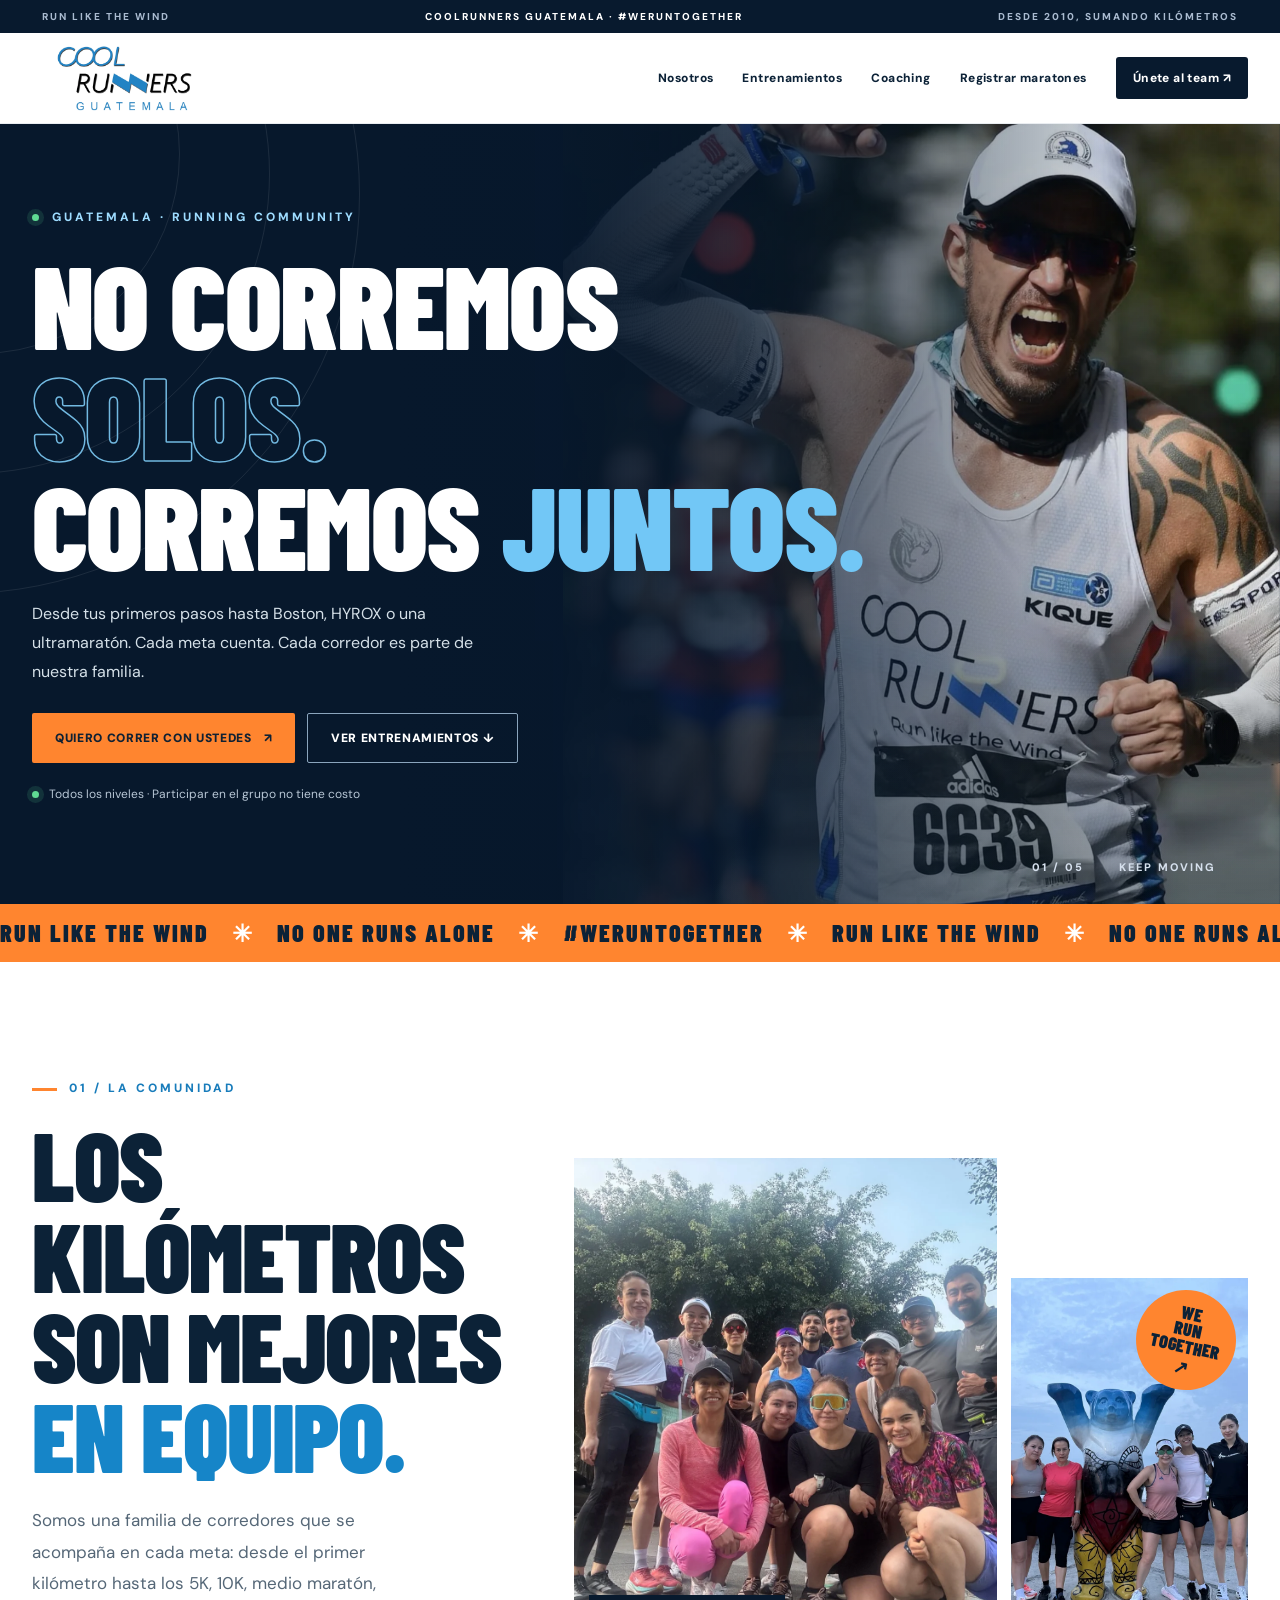
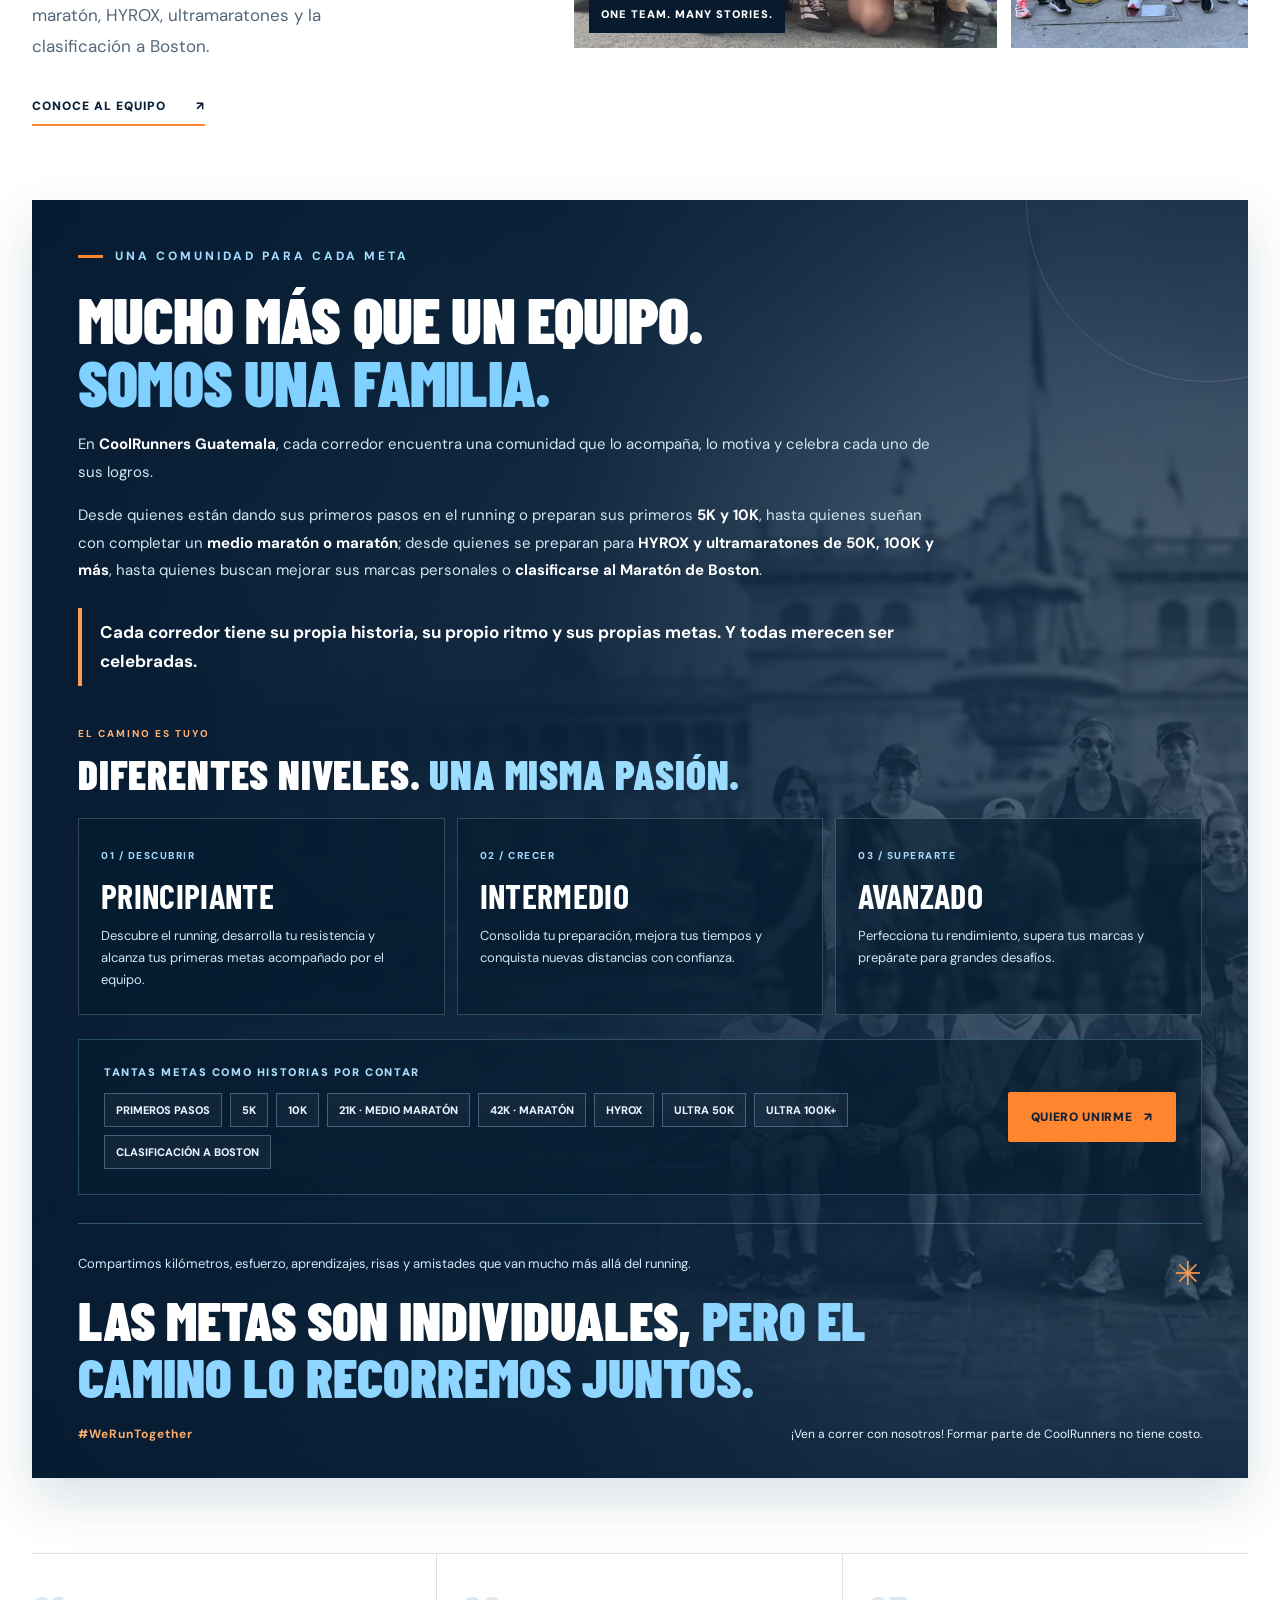
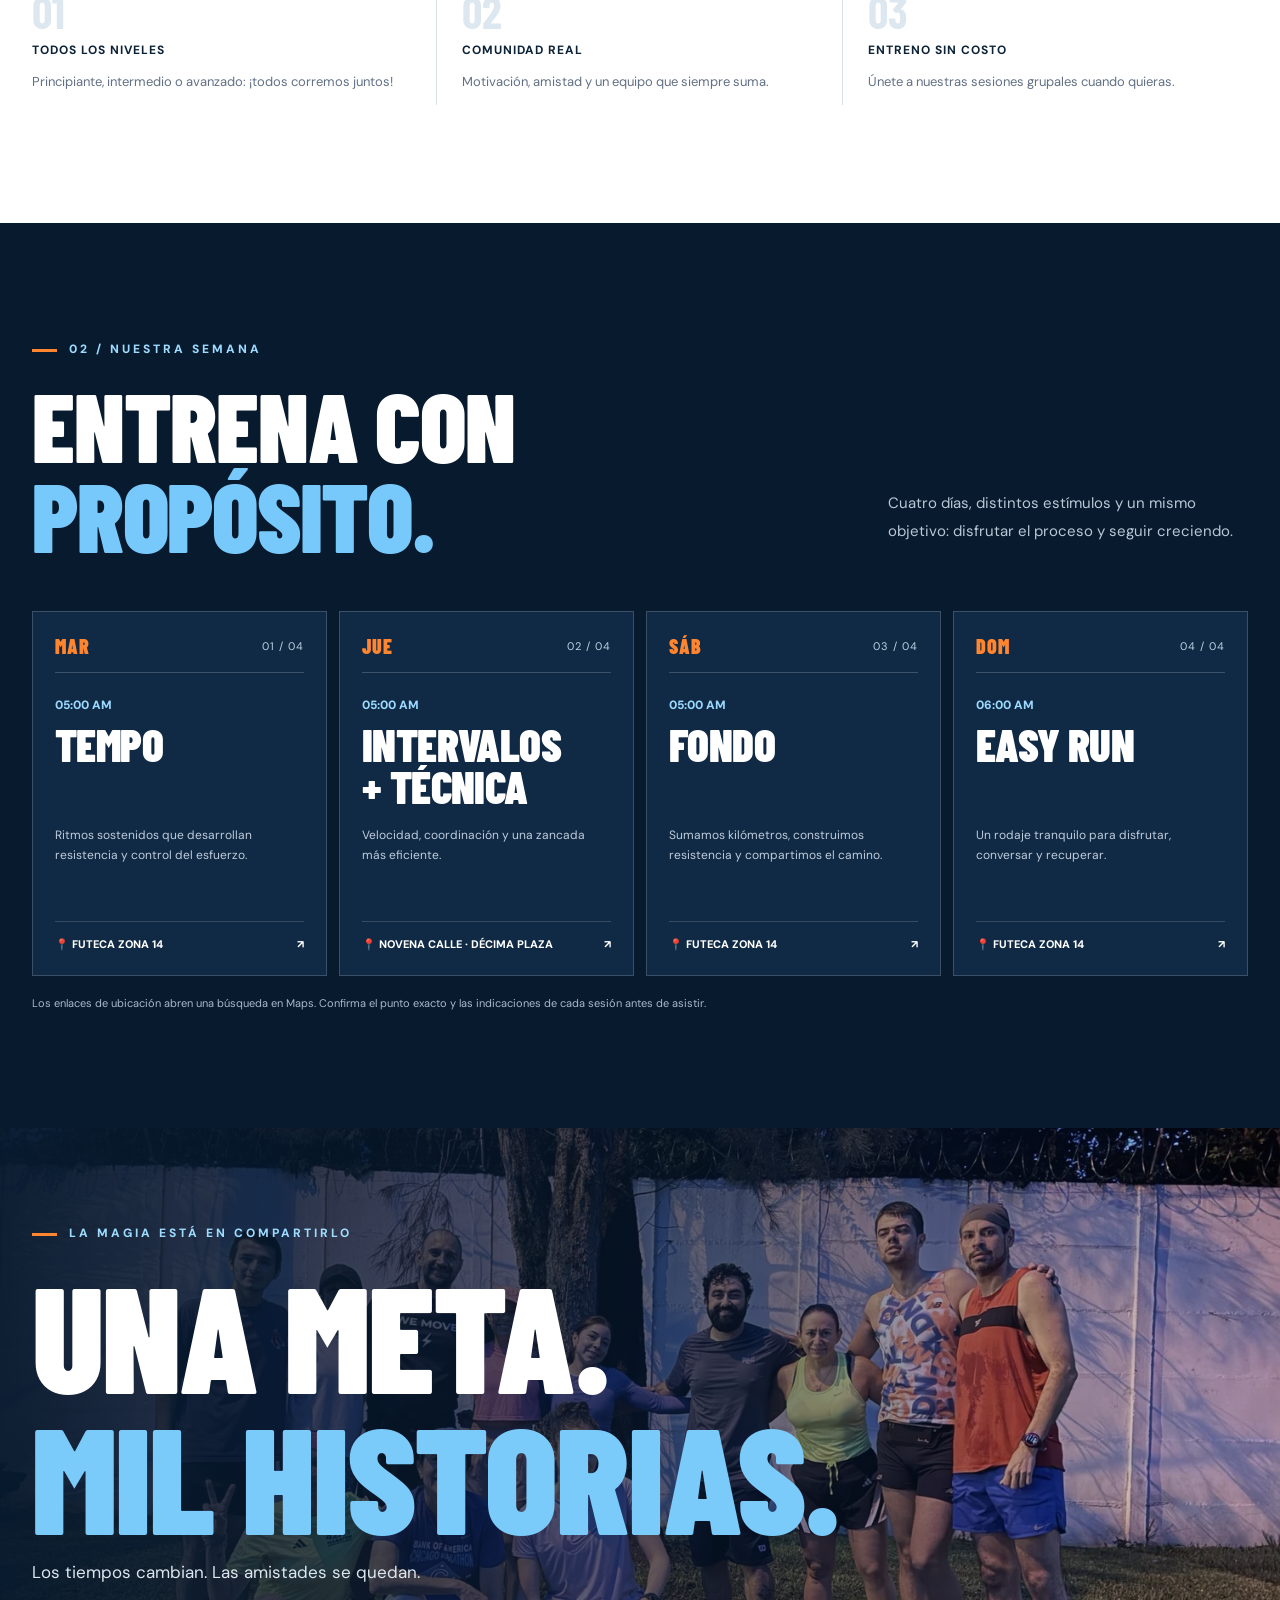
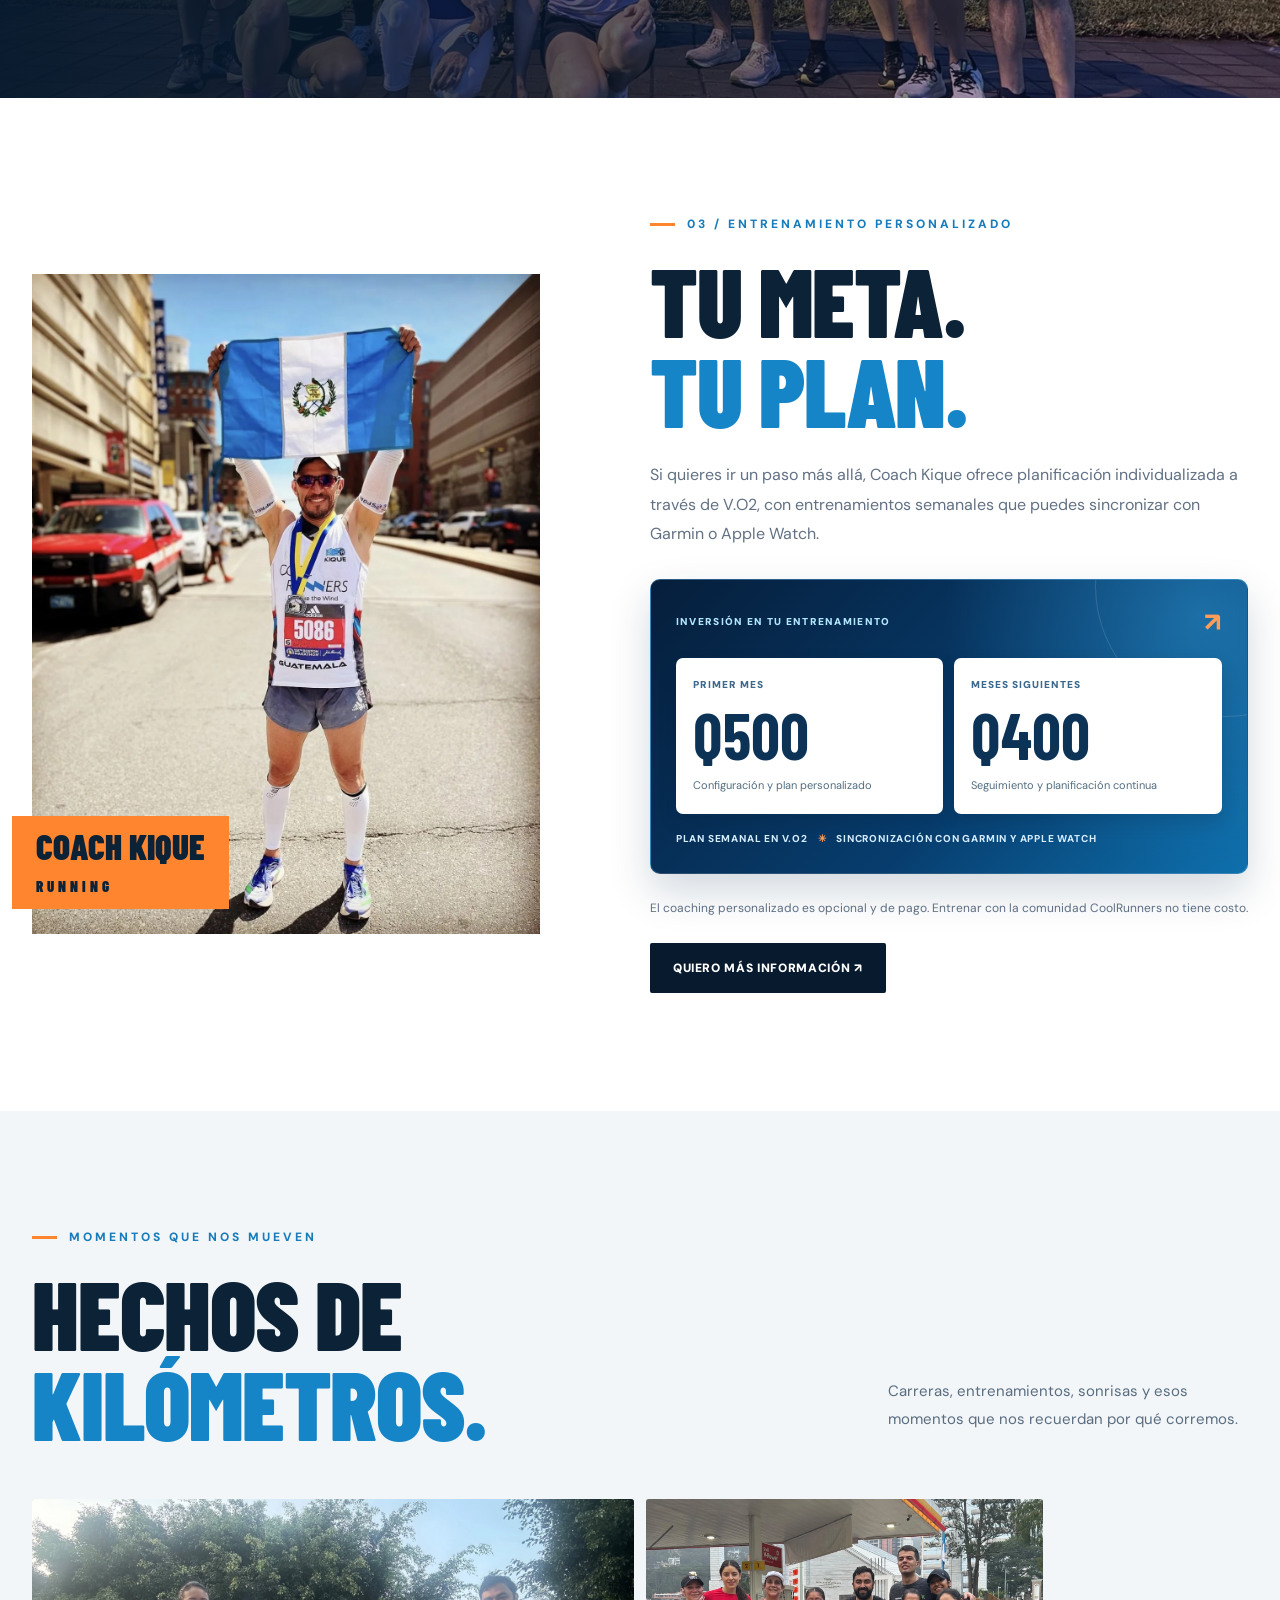
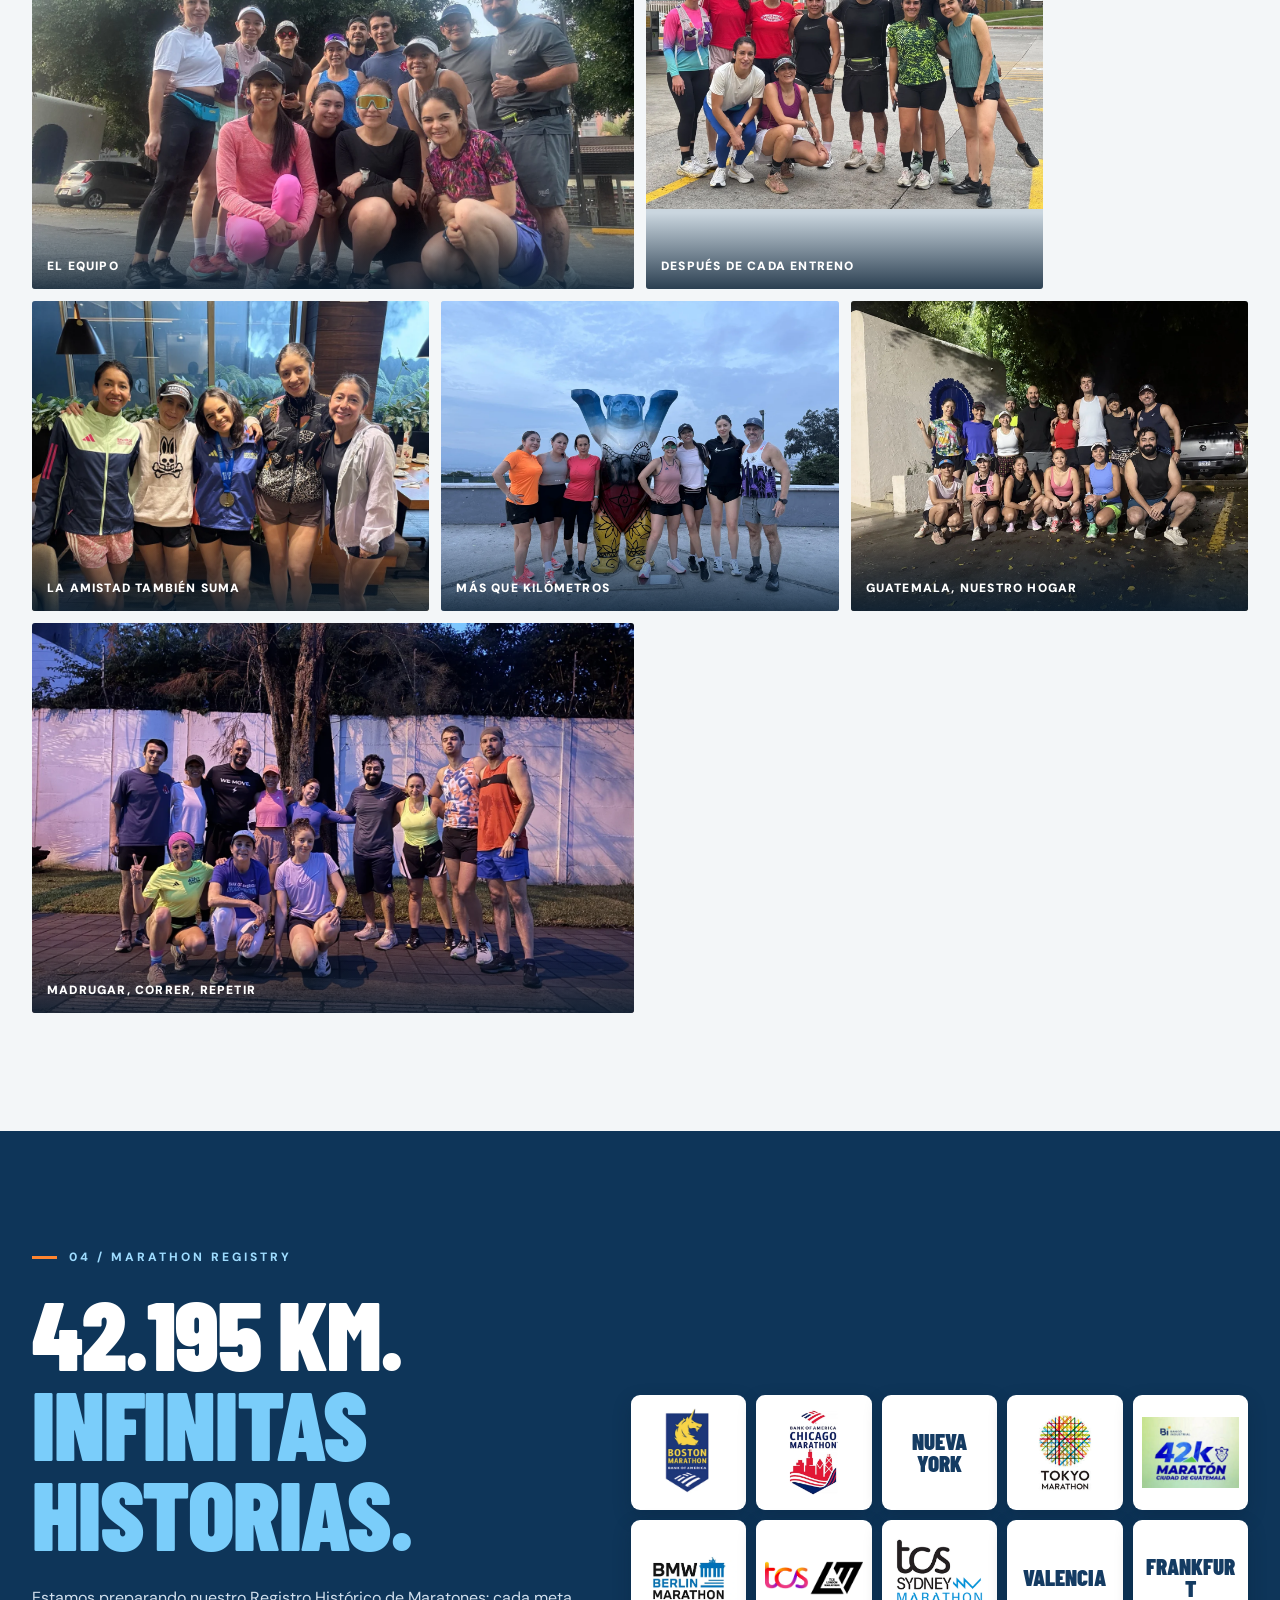
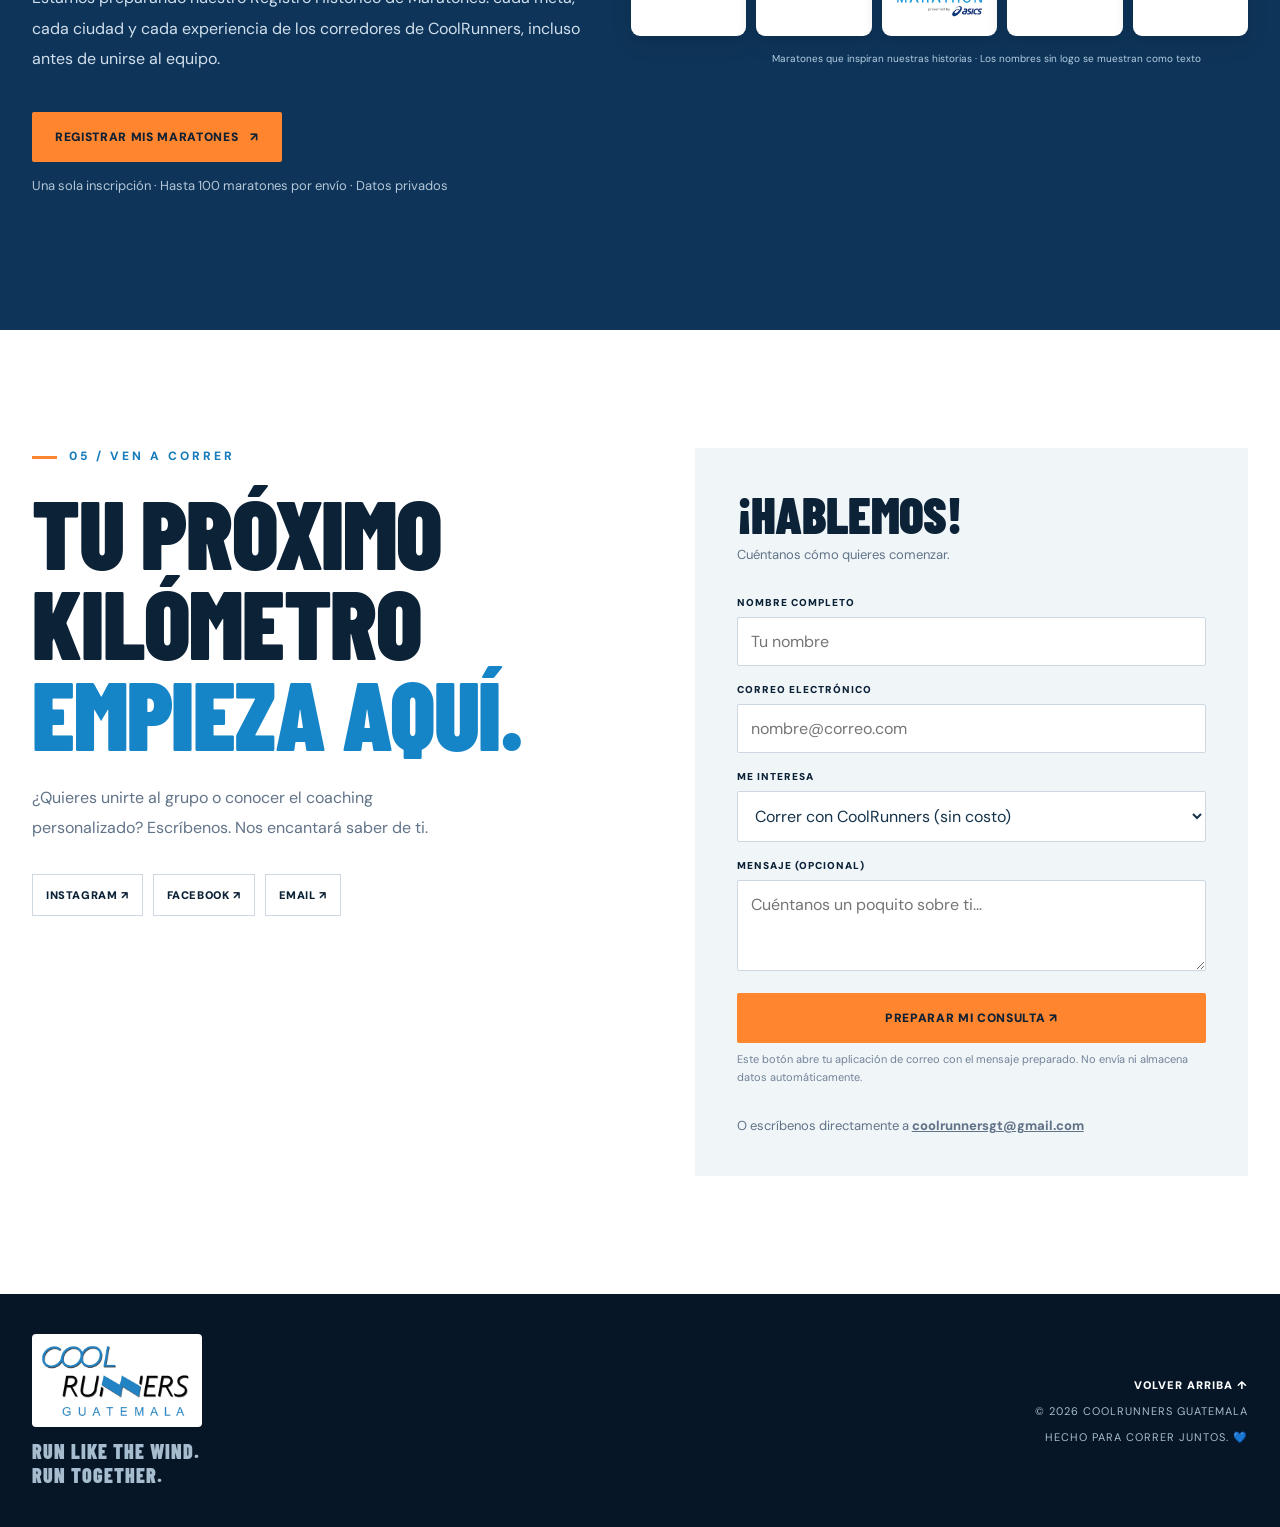
==== commit 0d04cc60: "Add files via upload" ====
--- a/index.html
+++ b/index.html
@@ -1,38 +1,64 @@
-<!doctype html>
+<!DOCTYPE html>
 <html lang="es">
 <head>
-<meta charset="utf-8"><meta name="viewport" content="width=device-width,initial-scale=1">
-<title>Coach Kique Running | Entrena con propósito</title>
-<meta name="description" content="Entrenamiento personalizado para runners de todos los niveles. Coach Kique Running: tu meta, tu ritmo, tu plan. V.O2, running, X-Fit Strength y comunidad CoolRunners en Guatemala.">
-<meta name="theme-color" content="#071629">
-<meta property="og:type" content="website"><meta property="og:title" content="Coach Kique Running | Entrena con propósito"><meta property="og:description" content="Tu meta. Tu ritmo. Tu plan. Entrenamiento personalizado para corredores de todos los niveles.">
-<meta property="og:image" content="https://kiquerodas.github.io/coachkique-website/assets/hero-segment.png">
-<meta property="og:url" content="https://kiquerodas.github.io/coachkique-website/">
-<link rel="preconnect" href="https://fonts.googleapis.com"><link rel="preconnect" href="https://fonts.gstatic.com" crossorigin>
-<link href="https://fonts.googleapis.com/css2?family=Barlow+Condensed:wght@500;600;700;800;900&family=Inter:wght@400;500;600;700;800&display=swap" rel="stylesheet">
-<link rel="stylesheet" href="styles.css"><script defer src="script.js"></script>
-</head><body>
-<a class="skip" href="#contenido">Ir al contenido</a>
-<div class="progress" aria-hidden="true"></div>
-<header class="topbar"><div class="shell nav">
-<a class="brand" href="#inicio" aria-label="Coach Kique Running — inicio"><img src="assets/coach-logo.jpg" alt="Coach Kique Running"/></a>
-<button class="menu-toggle" type="button" aria-expanded="false" aria-controls="navlinks" aria-label="Abrir menú"><span></span><span></span><span></span></button>
-<nav id="navlinks" class="navlinks" aria-label="Navegación principal"><a href="#coach">Tu coach</a><a href="#metodo">Metodología</a><a href="#historias">Historias</a><a href="#planes">Planes</a><a href="https://kiquerodas.github.io/coolrunners-website/" target="_blank" rel="noopener">CoolRunners ↗</a><a class="nav-cta" href="#contacto">¡Empieza hoy!</a></nav>
-</div></header>
+<meta charset="utf-8"><meta name="viewport" content="width=device-width,initial-scale=1"><meta name="theme-color" content="#081a2e">
+<meta name="description" content="CoolRunners Guatemala. Una comunidad de corredores para todos los niveles. Corre con nosotros, sin costo. #WeRunTogether">
+<meta property="og:title" content="CoolRunners Guatemala | Corremos juntos">
+<meta property="og:description" content="Una comunidad, miles de kilómetros, historias que nos unen.">
+<meta property="og:type" content="website">
+<meta property="og:url" content="https://kiquerodas.github.io/coolrunners-website/">
+<meta property="og:image" content="https://kiquerodas.github.io/coolrunners-website/assets/coolrunners-whatsapp-preview.jpg?v=2">
+<meta property="og:image:secure_url" content="https://kiquerodas.github.io/coolrunners-website/assets/coolrunners-whatsapp-preview.jpg?v=2">
+<meta property="og:image:width" content="1200">
+<meta property="og:image:height" content="630">
+<meta property="og:image:type" content="image/jpeg">
+<meta property="og:image:alt" content="CoolRunners Guatemala: Corremos juntos. Fotografía de nuestra comunidad de corredores.">
+<meta name="twitter:card" content="summary_large_image">
+<meta name="twitter:title" content="CoolRunners Guatemala | Corremos juntos">
+<meta name="twitter:description" content="Una comunidad, miles de kilómetros, historias que nos unen.">
+<meta name="twitter:image" content="https://kiquerodas.github.io/coolrunners-website/assets/coolrunners-whatsapp-preview.jpg?v=2">
+<title>CoolRunners Guatemala — Run like the wind</title>
+<link rel="preconnect" href="https://fonts.googleapis.com"><link rel="preconnect" href="https://fonts.gstatic.com" crossorigin><link href="https://fonts.googleapis.com/css2?family=Barlow+Condensed:wght@500;600;700;800;900&family=DM+Sans:wght@400;500;600;700;800&display=swap" rel="stylesheet">
+<link rel="stylesheet" href="styles.css"><script src="script.js" defer></script>
+</head>
+<body>
+<a class="skip-link" href="#contenido">Saltar al contenido</a>
+<div class="top-strip"><span>RUN LIKE THE WIND</span><span class="top-center">COOLRUNNERS GUATEMALA · #WERUNTOGETHER</span><span>DESDE 2010, SUMANDO KILÓMETROS</span></div>
+<header class="header" id="header"><div class="container nav-inner"><a href="#inicio" class="brand" aria-label="CoolRunners Guatemala, ir al inicio"><img src="assets/logo.webp" alt="CoolRunners Guatemala" width="220" height="112"></a><nav class="nav" id="nav" aria-label="Navegación principal"><a href="#nosotros">Nosotros</a><a href="#entrenamientos">Entrenamientos</a><a href="#coaching">Coaching</a><a href="registro.html">Registrar maratones</a><a href="#contacto" class="nav-pill">Únete al team <span aria-hidden="true">↗</span></a></nav><button class="menu-btn" type="button" aria-label="Abrir menú" aria-controls="nav" aria-expanded="false"><span></span><span></span><span></span></button></div></header>
 <main id="contenido">
-<section id="inicio" class="hero"><div class="hero-glow"></div><div class="shell hero-grid">
-<div class="hero-copy reveal"><div class="eyebrow"><span class="line"></span> COACH KIQUE RUNNING · GUATEMALA</div>
-<h1>ENTRENA CON <em>PROPÓSITO.</em></h1><p class="hero-tagline">Tu meta. Tu ritmo. <strong>Tu plan.</strong></p><p class="hero-description">Entrenamiento personalizado para corredores de todos los niveles. Desde tus primeros kilómetros hasta ese reto que hoy parece imposible.</p>
-<div class="hero-actions"><a class="btn primary" href="#contacto">QUIERO EMPEZAR <span aria-hidden="true">↗</span></a><a class="btn ghost" href="#metodo">EXPLORA EL MÉTODO <span aria-hidden="true">↓</span></a></div>
-<div class="mini-stats"><div><strong>2010</strong><span>Acompañando corredores</span></div><div><strong>+25</strong><span>Maratones corridos</span></div><div><strong>13</strong><span>Maratones de Boston</span></div></div>
+<section class="hero" id="inicio"><div class="hero-photo" role="img" aria-label="Corredor CoolRunners celebrando en carrera"></div><div class="hero-grad"></div><div class="hero-lines" aria-hidden="true"><span></span><span></span><span></span></div><div class="container hero-content"><p class="eyebrow light"><span class="dot"></span> GUATEMALA · RUNNING COMMUNITY</p><h1>NO CORREMOS<br><em>SOLOS.</em><br>CORREMOS <span>JUNTOS.</span></h1><p class="hero-sub">Desde tus primeros pasos hasta Boston, HYROX o una ultramaratón. Cada meta cuenta. Cada corredor es parte de nuestra familia.</p><div class="hero-buttons"><a class="button button-orange" href="#contacto">QUIERO CORRER CON USTEDES <span>↗</span></a><a class="button button-outline" href="#entrenamientos">VER ENTRENAMIENTOS ↓</a></div><p class="hero-small"><span class="pulse-dot"></span> Todos los niveles · Participar en el grupo no tiene costo</p></div><div class="hero-corner">01 / 05 <span>KEEP MOVING</span></div></section>
+<div class="ticker" aria-hidden="true"><div class="ticker-track"><span>RUN LIKE THE WIND <b>✳</b> NO ONE RUNS ALONE <b>✳</b> #WERUNTOGETHER <b>✳</b> RUN LIKE THE WIND <b>✳</b> NO ONE RUNS ALONE <b>✳</b> #WERUNTOGETHER <b>✳</b></span><span>RUN LIKE THE WIND <b>✳</b> NO ONE RUNS ALONE <b>✳</b> #WERUNTOGETHER <b>✳</b> RUN LIKE THE WIND <b>✳</b> NO ONE RUNS ALONE <b>✳</b> #WERUNTOGETHER <b>✳</b></span></div></div>
+<section class="section intro" id="nosotros"><div class="container intro-grid"><div class="intro-title reveal"><div class="kicker">01 / LA COMUNIDAD</div><h2>LOS KILÓMETROS<br>SON MEJORES<br><span>EN EQUIPO.</span></h2><p class="lead">Somos una familia de corredores que se acompaña en cada meta: desde el primer kilómetro hasta los 5K, 10K, medio maratón, maratón, HYROX, ultramaratones y la clasificación a Boston.</p><a class="arrow-link" href="#contacto">CONOCE AL EQUIPO <span>↗</span></a></div><div class="intro-photos reveal"><figure class="main-team"><img src="assets/runners-01.webp" alt="Integrantes de CoolRunners reunidos después de su entrenamiento" loading="lazy"><figcaption>ONE TEAM. MANY STORIES.</figcaption></figure><div class="small-team"><img src="assets/runners-04.webp" alt="Corredoras de CoolRunners compartiendo después del entrenamiento" loading="lazy"><span class="image-stamp">WE<br>RUN<br>TOGETHER<span>↗</span></span></div></div></div><div class="container all-levels reveal" aria-labelledby="all-levels-title">
+  <div class="all-levels-intro">
+    <div class="kicker">UNA COMUNIDAD PARA CADA META</div>
+    <h3 id="all-levels-title">MUCHO MÁS QUE UN EQUIPO.<br><span>SOMOS UNA FAMILIA.</span></h3>
+    <p>En <strong>CoolRunners Guatemala</strong>, cada corredor encuentra una comunidad que lo acompaña, lo motiva y celebra cada uno de sus logros.</p>
+    <p>Desde quienes están dando sus primeros pasos en el running o preparan sus primeros <strong>5K y 10K</strong>, hasta quienes sueñan con completar un <strong>medio maratón o maratón</strong>; desde quienes se preparan para <strong>HYROX y ultramaratones de 50K, 100K y más</strong>, hasta quienes buscan mejorar sus marcas personales o <strong>clasificarse al Maratón de Boston</strong>.</p>
+    <p class="all-levels-promise"><strong>Cada corredor tiene su propia historia, su propio ritmo y sus propias metas. Y todas merecen ser celebradas.</strong></p>
+  </div>
+  <div class="level-section-heading"><span>EL CAMINO ES TUYO</span><h4>DIFERENTES NIVELES. <em>UNA MISMA PASIÓN.</em></h4></div>
+  <div class="levels-grid" aria-label="Niveles de corredores">
+    <article class="level-card"><span class="level-number">01 / DESCUBRIR</span><h4>PRINCIPIANTE</h4><p>Descubre el running, desarrolla tu resistencia y alcanza tus primeras metas acompañado por el equipo.</p></article>
+    <article class="level-card"><span class="level-number">02 / CRECER</span><h4>INTERMEDIO</h4><p>Consolida tu preparación, mejora tus tiempos y conquista nuevas distancias con confianza.</p></article>
+    <article class="level-card"><span class="level-number">03 / SUPERARTE</span><h4>AVANZADO</h4><p>Perfecciona tu rendimiento, supera tus marcas y prepárate para grandes desafíos.</p></article>
+  </div>
+  <div class="distance-band"><div><span class="distance-label">TANTAS METAS COMO HISTORIAS POR CONTAR</span><div class="distance-tags"><span>PRIMEROS PASOS</span><span>5K</span><span>10K</span><span>21K · MEDIO MARATÓN</span><span>42K · MARATÓN</span><span>HYROX</span><span>ULTRA 50K</span><span>ULTRA 100K+</span><span>CLASIFICACIÓN A BOSTON</span></div></div><a class="button button-orange" href="#contacto">QUIERO UNIRME <span aria-hidden="true">↗</span></a></div>
+  <div class="family-finish"><span class="family-finish-mark" aria-hidden="true">✳</span><p>Compartimos kilómetros, esfuerzo, aprendizajes, risas y amistades que van mucho más allá del running.</p><blockquote>Las metas son individuales, <span>pero el camino lo recorremos juntos.</span></blockquote><div class="family-finish-bottom"><strong>#WeRunTogether</strong><span>¡Ven a correr con nosotros! Formar parte de CoolRunners no tiene costo.</span></div></div>
 </div>
-</div><div class="marquee" aria-hidden="true"><div>5K <b>✦</b> 10K <b>✦</b> 21K <b>✦</b> MARATÓN <b>✦</b> ULTRA <b>✦</b> HYROX <b>✦</b> TU PRÓXIMA META <b>✦</b> 5K <b>✦</b> 10K <b>✦</b> 21K <b>✦</b> MARATÓN <b>✦</b></div></div></section>
-<section id="coach" class="section about about-banner"><div class="shell split-grid"><div class="reveal"><p class="kicker">01 / CONOCE A TU COACH</p><h2>LA EXPERIENCIA <span>SE COMPARTE.</span></h2><p>Desde 2010 acompaño a corredores de distintos niveles a alcanzar metas reales: desde sus primeros kilómetros hasta el maratón.</p><p>Mi objetivo es ayudarte a convertir tu próxima meta en realidad, con un plan que encaje con tu vida y evolucione contigo.</p><div class="stat-grid"><div><strong>+25</strong><small>Maratones corridos</small></div><div><strong>13</strong><small>Maratones de Boston</small></div><div><strong>7</strong><small>World Marathon Majors</small></div><div><strong>2:53</strong><small>PR de maratón</small></div></div><a class="text-link" href="#planes">Conoce el programa <span>↗</span></a></div></div></section>
-<section id="enfoque" class="section approach"><div class="shell"><p class="kicker">02 / CADA CORREDOR ES DIFERENTE</p><h2>SU ENTRENAMIENTO <span>TAMBIÉN DEBERÍA SERLO.</span></h2><div class="approach-grid"><div class="approach-photo reveal"><img src="assets/team-running.jpg" loading="lazy" alt="Corredores entrenando juntos en una ruta arbolada"></div><div class="approach-info reveal"><p class="lead">No importa si estás empezando a correr, quieres mejorar tu marca personal o sueñas con conquistar un maratón.</p><p>Tu entrenamiento se adapta a tu <strong>nivel, disponibilidad, evolución y objetivos.</strong></p><div class="distance-row"><span>5K</span><span>10K</span><span>21K</span><span>42K</span><span>HYROX</span><span>ULTRAS</span></div><blockquote>Desde tus primeros kilómetros hasta tu próximo gran reto.</blockquote></div></div></div></section>
-<section id="metodo" class="section method"><div class="shell"><p class="kicker">03 / MI METODOLOGÍA</p><h2>NO SE TRATA DE CORRER MÁS.<br><span>SE TRATA DE ENTRENAR MEJOR.</span></h2><div class="method-grid"><article class="method-card reveal"><div class="method-icon">↗</div><h3>RUNNING</h3><p>Entrenamientos estructurados, ritmos personalizados, intervalos, tempo, cuestas y resistencia aeróbica.</p><span>01 / RESISTENCIA</span></article><article class="method-card reveal"><div class="method-icon">✚</div><h3>X-FIT STRENGTH</h3><p>Fuerza funcional diseñada para complementar el entrenamiento de los corredores.</p><span>02 / FUERZA</span></article><article class="method-card reveal"><div class="method-icon">⌁</div><h3>SMART TRAINING</h3><p>Tecnología V.O2, metodología VDOT, seguimiento de tu evolución y entrenamientos en tu reloj compatible.</p><span>03 / TECNOLOGÍA</span></article><article class="method-card reveal"><div class="method-icon">◎</div><h3>COMMUNITY</h3><p>Comparte kilómetros, experiencias y metas con la comunidad CoolRunners.</p><span>04 / COMUNIDAD</span></article></div></div></section>
-<section class="section benefits"><div class="shell benefits-grid"><div class="reveal"><p class="kicker">04 / TU ENTRENAMIENTO, AL SIGUIENTE NIVEL</p><h2>UN PLAN QUE <span>CRECE CONTIGO.</span></h2><div class="benefit-list"><div><i>01</i><span><strong>Planes personalizados</strong><small>Según tu nivel, metas y estilo de vida.</small></span></div><div><i>02</i><span><strong>Programación inteligente</strong><small>Progresiva, estructurada y efectiva.</small></span></div><div><i>03</i><span><strong>Seguimiento continuo</strong><small>Ajustes según tu evolución y resultados.</small></span></div><div><i>04</i><span><strong>Acompañamiento real</strong><small>Motivación, experiencia y una comunidad que te impulsa.</small></span></div></div></div><div class="benefit-image reveal"><img src="assets/coach-motivation.jpg" alt="Coach Kique celebrando con el puño en alto" loading="lazy"></div></div></section>
-<section id="historias" class="section stories"><div class="shell"><div class="section-heading"><div><p class="kicker">05 / HISTORIAS DE CORREDORES</p><h2>HISTORIAS REALES.<br><span>GRANDES METAS.</span></h2></div><p>Porque detrás de cada marca hay una persona, una historia y mucho trabajo compartido.</p></div><div class="stories-grid"><article class="story reveal"><span class="story-tag">PRIMER MARATÓN</span><h3>María Fernanda</h3><p>Un primer maratón hecho realidad, con planificación, seguimiento y motivación.</p><strong>42K · FINISHER</strong></article><article class="story reveal"><span class="story-tag">MARCA PERSONAL</span><h3>Andrés</h3><p>Una mejora de 21 minutos en el maratón gracias a un entrenamiento estructurado.</p><strong>MARATÓN · PB 3:04</strong></article><article class="story reveal"><span class="story-tag">NUEVO ESTILO DE VIDA</span><h3>Carolina</h3><p>De empezar con 5K a completar 21K, ganando fuerza y confianza.</p><strong>21K · FINISHER</strong></article><article class="story reveal"><span class="story-tag">DEL 10K AL MARATÓN</span><h3>José</h3><p>Del 10K a su primer maratón con planificación y acompañamiento.</p><strong>42K · FINISHER</strong></article><article class="story reveal"><span class="story-tag">CONSTANCIA</span><h3>Daniela</h3><p>Entrenar con inteligencia, respetando sus tiempos y su vida personal.</p><strong>21K · PB 1:49</strong></article><article class="story reveal"><span class="story-tag">DISCIPLINA</span><h3>Luis</h3><p>Más estructura, enfoque y confianza en su proceso de entrenamiento.</p><strong>10K · PB 44:30</strong></article></div><details class="brochure-view"><summary>Ver la página original de testimonios del brochure <span>↗</span></summary><img src="assets/brochure-6.jpg" loading="lazy" alt="Página del brochure con las seis historias de corredores"></details></div></section>
-<section id="planes" class="section pricing"><div class="shell"><p class="kicker">06 / TU PRÓXIMO RETO EMPIEZA HOY</p><h2>INVIERTE EN TU <span>PRÓXIMA META.</span></h2><div class="prices"><article class="price-card reveal"><span>PRIMER MES</span><div class="price">Q500</div><p>Configuración inicial y acceso a V.O2.</p></article><article class="price-card selected reveal"><div class="price-ribbon">CONTINUIDAD</div><span>MESES SIGUIENTES</span><div class="price">Q400</div><p>Entrenamiento personalizado continuo.</p></article></div><h3 class="includes-title">TU ENTRENAMIENTO INCLUYE</h3><div class="includes"><div>✓ Plan individualizado</div><div>✓ Programación semanal</div><div>✓ Ritmos personalizados</div><div>✓ Acceso a V.O2</div><div>✓ Sincronización con reloj compatible</div><div>✓ Seguimiento del progreso</div><div>✓ Posibilidad de entrenar con CoolRunners</div></div><p class="pricing-note">CoolRunners es una comunidad de running sin costo. El servicio de coaching personalizado es opcional y tiene las tarifas indicadas.</p></div></section>
-<section id="contacto" class="section contact"><div class="shell contact-grid"><div class="reveal"><p class="kicker">07 / HABLEMOS DE TU META</p><h2>¿CUÁL ES TU<br><span>PRÓXIMO RETO?</span></h2><p>Cuéntame qué quieres lograr. Diseñemos juntos el camino hacia tu próxima meta.</p><div class="contact-social"><a href="https://www.instagram.com/coachkique/" target="_blank" rel="noopener">Instagram @coachkique ↗</a><a href="https://kiquerodas.github.io/coolrunners-website/" target="_blank" rel="noopener">Conoce CoolRunners ↗</a></div></div><form class="inquiry reveal" id="inquiry"><h3>EMPECEMOS A HABLAR</h3><label for="contactName">Tu nombre</label><input id="contactName" name="name" autocomplete="name" placeholder="¿Cómo te llamas?" required maxlength="100"><label for="contactEmail">Correo electrónico</label><input id="contactEmail" type="email" name="email" autocomplete="email" placeholder="nombre@correo.com" required><label for="goal">Tu próxima meta</label><select id="goal" name="goal" required><option value="">Selecciona una meta</option><option>Empezar a correr</option><option>5K o 10K</option><option>Medio maratón</option><option>Maratón</option><option>Ultra / HYROX</option><option>Mejorar mi marca personal</option><option>Otro desafío</option></select><label for="message">Cuéntame un poco más (opcional)</label><textarea id="message" rows="3" maxlength="1000" placeholder="¿Qué te gustaría conseguir?"></textarea><button type="submit" class="btn primary form-button">PREPARAR MI CONSULTA ↗</button><p class="form-note">Este botón abre tu aplicación de correo con un mensaje preparado para <strong>coolrunnersgt@gmail.com</strong>. No envía ni almacena datos automáticamente.</p></form></div></section>
-</main><footer class="footer"><div class="shell footer-inner"><a href="#inicio" class="footer-brand">COACH<span>KIQUE</span> <small>RUNNING</small></a><p>Tu meta. Tu ritmo. Tu plan. <br>© <span id="year"></span> Coach Kique Running</p><a href="https://kiquerodas.github.io/coolrunners-website/" target="_blank" rel="noopener">COOLRUNNERS GUATEMALA ↗</a></div></footer>
+<div class="container benefits reveal"><div><strong>01</strong><b>TODOS LOS NIVELES</b><p>Principiante, intermedio o avanzado: ¡todos corremos juntos!</p></div><div><strong>02</strong><b>COMUNIDAD REAL</b><p>Motivación, amistad y un equipo que siempre suma.</p></div><div><strong>03</strong><b>ENTRENO SIN COSTO</b><p>Únete a nuestras sesiones grupales cuando quieras.</p></div></div></section>
+<section class="section training" id="entrenamientos"><div class="container"><div class="section-head reveal"><div><div class="kicker light">02 / NUESTRA SEMANA</div><h2>ENTRENA CON<br><span>PROPÓSITO.</span></h2></div><p>Cuatro días, distintos estímulos y un mismo objetivo: disfrutar el proceso y seguir creciendo.</p></div><div class="schedule-grid"><article class="training-card reveal"><div class="training-top"><span>MAR</span><span>01 / 04</span></div><span class="training-time">05:00 AM</span><h3>TEMPO</h3><p>Ritmos sostenidos que desarrollan resistencia y control del esfuerzo.</p><a target="_blank" rel="noopener noreferrer" href="https://www.google.com/maps/search/?api=1&query=Futeca+Plaza+Zona+14+Guatemala">📍 FUTECA ZONA 14 <span>↗</span></a></article><article class="training-card reveal"><div class="training-top"><span>JUE</span><span>02 / 04</span></div><span class="training-time">05:00 AM</span><h3>INTERVALOS<br>+ TÉCNICA</h3><p>Velocidad, coordinación y una zancada más eficiente.</p><a target="_blank" rel="noopener noreferrer" href="https://www.google.com/maps/search/?api=1&query=Novena+Calle+Decima+Plaza+Ciudad+de+Guatemala">📍 NOVENA CALLE · DÉCIMA PLAZA <span>↗</span></a></article><article class="training-card reveal"><div class="training-top"><span>SÁB</span><span>03 / 04</span></div><span class="training-time">05:00 AM</span><h3>FONDO</h3><p>Sumamos kilómetros, construimos resistencia y compartimos el camino.</p><a target="_blank" rel="noopener noreferrer" href="https://www.google.com/maps/search/?api=1&query=Futeca+Plaza+Zona+14+Guatemala">📍 FUTECA ZONA 14 <span>↗</span></a></article><article class="training-card reveal"><div class="training-top"><span>DOM</span><span>04 / 04</span></div><span class="training-time">06:00 AM</span><h3>EASY RUN</h3><p>Un rodaje tranquilo para disfrutar, conversar y recuperar.</p><a target="_blank" rel="noopener noreferrer" href="https://www.google.com/maps/search/?api=1&query=Futeca+Plaza+Zona+14+Guatemala">📍 FUTECA ZONA 14 <span>↗</span></a></article></div><p class="schedule-note">Los enlaces de ubicación abren una búsqueda en Maps. Confirma el punto exacto y las indicaciones de cada sesión antes de asistir.</p></div></section>
+<section class="photo-break"><div class="photo-break-bg"></div><div class="container photo-break-inner reveal"><div class="kicker light">LA MAGIA ESTÁ EN COMPARTIRLO</div><h2>UNA META.<br><i>MIL HISTORIAS.</i></h2><p>Los tiempos cambian. Las amistades se quedan.</p></div></section>
+<section class="section coaching" id="coaching"><div class="container coaching-grid"><div class="coaching-image reveal"><img src="assets/coach.webp" alt="Coach Kique en el maratón de Boston" loading="lazy"><span class="coach-image-label">COACH KIQUE<br><small>RUNNING</small></span></div><div class="coaching-copy reveal"><div class="kicker">03 / ENTRENAMIENTO PERSONALIZADO</div><h2>TU META.<br><span>TU PLAN.</span></h2><p>Si quieres ir un paso más allá, Coach Kique ofrece planificación individualizada a través de V.O2, con entrenamientos semanales que puedes sincronizar con Garmin o Apple Watch.</p><div class="price-stage" aria-label="Tarifas de coaching personalizado"><div class="price-stage-heading"><span>INVERSIÓN EN TU ENTRENAMIENTO</span><span class="price-stage-accent" aria-hidden="true">↗</span></div><div class="prices"><div class="price-card"><small>PRIMER MES</small><strong>Q500</strong><span>Configuración y plan personalizado</span></div><div class="price-card"><small>MESES SIGUIENTES</small><strong>Q400</strong><span>Seguimiento y planificación continua</span></div></div><div class="price-stage-footer">PLAN SEMANAL EN V.O2 <span aria-hidden="true">✳</span> SINCRONIZACIÓN CON GARMIN Y APPLE WATCH</div></div><p class="coaching-note">El coaching personalizado es opcional y de pago. Entrenar con la comunidad CoolRunners no tiene costo.</p><a class="button button-dark" href="#contacto">QUIERO MÁS INFORMACIÓN ↗</a></div></div></section>
+<section class="gallery section" id="galeria"><div class="container"><div class="section-head gallery-head reveal"><div><div class="kicker">MOMENTOS QUE NOS MUEVEN</div><h2>HECHOS DE<br><span>KILÓMETROS.</span></h2></div><p>Carreras, entrenamientos, sonrisas y esos momentos que nos recuerdan por qué corremos.</p></div><div class="gallery-grid reveal">
+<figure class="g1"><img loading="lazy" src="assets/runners-01.webp" alt="Equipo CoolRunners reunido al aire libre"><figcaption>EL EQUIPO</figcaption></figure>
+<figure class="g2"><img loading="lazy" src="assets/runners-02.webp" alt="Corredoras y corredores sonriendo tras su sesión"><figcaption>DESPUÉS DE CADA ENTRENO</figcaption></figure>
+<figure class="g3"><img loading="lazy" src="assets/runners-03.webp" alt="Compañeras de running celebran juntas"><figcaption>LA AMISTAD TAMBIÉN SUMA</figcaption></figure>
+<figure class="g4"><img loading="lazy" src="assets/runners-04.webp" alt="CoolRunners comparte momentos fuera de la pista"><figcaption>MÁS QUE KILÓMETROS</figcaption></figure>
+<figure class="g5"><img loading="lazy" src="assets/runners-05.webp" alt="Integrantes de CoolRunners de paseo con un oso de colores"><figcaption>GUATEMALA, NUESTRO HOGAR</figcaption></figure>
+<figure class="g6"><img loading="lazy" src="assets/runners-06.webp" alt="Foto grupal durante una sesión matutina"><figcaption>MADRUGAR, CORRER, REPETIR</figcaption></figure>
+</div></div></section>
+<section class="section marathon" id="maratones"><div class="container marathon-inner reveal"><div class="marathon-copy"><div class="kicker light">04 / MARATHON REGISTRY</div><h2>42.195 KM.<br><span>INFINITAS HISTORIAS.</span></h2><p>Estamos preparando nuestro Registro Histórico de Maratones: cada meta, cada ciudad y cada experiencia de los corredores de CoolRunners, incluso antes de unirse al equipo.</p><a class="button button-orange" href="registro.html" style="display:inline-flex;margin-top:22px">REGISTRAR MIS MARATONES <span aria-hidden="true">↗</span></a><p style="margin-top:12px;font-size:13px;opacity:.85">Una sola inscripción · Hasta 100 maratones por envío · Datos privados</p></div><div class="marathon-wall" aria-label="Maratones de todo el mundo"><div class="race-grid"><div class="race-tile"><img loading="lazy" src="assets/marathon-boston.webp" alt="Logotipo del maratón de Boston"></div><div class="race-tile"><img loading="lazy" src="assets/marathon-chicago.webp" alt="Logotipo del maratón de Chicago"></div><div class="race-tile"><span class="race-name">Nueva York</span></div><div class="race-tile"><img loading="lazy" src="assets/marathon-tokyo.webp" alt="Logotipo del maratón de Tokio"></div><div class="race-tile"><img loading="lazy" src="assets/marathon-guatemala.webp" alt="Logotipo del maratón de Guatemala 42K"></div><div class="race-tile"><img loading="lazy" src="assets/marathon-berlin.webp" alt="Logotipo del maratón de Berlín"></div><div class="race-tile"><img loading="lazy" src="assets/marathon-london.webp" alt="Logotipo del maratón de Londres"></div><div class="race-tile"><img loading="lazy" src="assets/marathon-sydney.webp" alt="Logotipo del maratón de Sídney"></div><div class="race-tile"><span class="race-name">Valencia</span></div><div class="race-tile"><span class="race-name">Frankfurt</span></div></div><p class="race-caption">Maratones que inspiran nuestras historias · Los nombres sin logo se muestran como texto</p></div></div></section>
+<section class="section contact" id="contacto"><div class="container contact-grid"><div class="contact-copy reveal"><div class="kicker">05 / VEN A CORRER</div><h2>TU PRÓXIMO<br>KILÓMETRO<br><span>EMPIEZA AQUÍ.</span></h2><p>¿Quieres unirte al grupo o conocer el coaching personalizado? Escríbenos. Nos encantará saber de ti.</p><div class="social-links"><a href="https://www.instagram.com/coolrunnersgt/" target="_blank" rel="noopener noreferrer">INSTAGRAM ↗</a><a href="https://www.facebook.com/share/1PuGut77Zo/" target="_blank" rel="noopener noreferrer">FACEBOOK ↗</a><a href="mailto:coolrunnersgt@gmail.com">EMAIL ↗</a></div></div><div class="contact-panel reveal"><h3>¡HABLEMOS!</h3><p>Cuéntanos cómo quieres comenzar.</p><form id="contact-form"><label for="fullName">NOMBRE COMPLETO</label><input id="fullName" name="name" required autocomplete="name" maxlength="120" placeholder="Tu nombre"><label for="email">CORREO ELECTRÓNICO</label><input id="email" name="email" type="email" autocomplete="email" required placeholder="nombre@correo.com"><label for="interest">ME INTERESA</label><select id="interest" name="interest"><option value="Correr con CoolRunners (sin costo)">Correr con CoolRunners (sin costo)</option><option value="Coaching personalizado con Coach Kique">Coaching personalizado con Coach Kique</option><option value="Ambas opciones">Ambas opciones</option></select><label for="message">MENSAJE (OPCIONAL)</label><textarea id="message" name="message" rows="3" maxlength="1500" placeholder="Cuéntanos un poquito sobre ti..."></textarea><button type="submit" class="button button-orange">PREPARAR MI CONSULTA ↗</button><p class="form-note">Este botón abre tu aplicación de correo con el mensaje preparado. No envía ni almacena datos automáticamente.</p></form><p class="direct-email">O escríbenos directamente a <a href="mailto:coolrunnersgt@gmail.com">coolrunnersgt@gmail.com</a></p></div></div></section>
+</main>
+<footer class="footer"><div class="container footer-main"><div><img src="assets/logo.webp" alt="CoolRunners Guatemala" width="210" height="106"><p>RUN LIKE THE WIND.<br>RUN TOGETHER.</p></div><div class="footer-right"><a href="#inicio">VOLVER ARRIBA ↑</a><span>© <span id="year">2026</span> COOLRUNNERS GUATEMALA</span><span>HECHO PARA CORRER JUNTOS. 💙</span></div></div></footer>
 </body></html>
--- a/styles.css
+++ b/styles.css
@@ -1,56 +1,87 @@
-:root{--navy:#071629;--deep:#0b213b;--blue:#087ce4;--sky:#09b9f5;--orange:#ff8724;--white:#fff;--muted:#a5b5ca}*{box-sizing:border-box}html{scroll-behavior:smooth}body{margin:0;background:var(--navy);color:var(--white);font-family:Inter,Arial,sans-serif;line-height:1.62}a{color:inherit;text-decoration:none}button,input,select,textarea{font:inherit}button,a{-webkit-tap-highlight-color:transparent}.shell{width:min(1160px,calc(100% - 44px));margin:auto}.skip{position:absolute;top:-60px;left:10px;background:white;color:black;padding:10px;z-index:100}.skip:focus{top:10px}.progress{position:fixed;top:0;left:0;height:3px;width:0;background:var(--orange);z-index:200}.topbar{position:sticky;top:0;z-index:100;background:rgba(5,18,32,.92);backdrop-filter:blur(15px);border-bottom:1px solid #ffffff17}.nav{height:78px;display:flex;align-items:center;justify-content:space-between;gap:28px}.brand img{display:block;width:225px;height:55px;object-fit:cover;object-position:center;mix-blend-mode:screen}.navlinks{display:flex;align-items:center;gap:25px}.navlinks a{font-size:12px;font-weight:800;letter-spacing:.035em;transition:color .2s}.navlinks a:hover{color:var(--sky)}.navlinks .nav-cta{padding:11px 16px;background:var(--orange);color:#091827;border-radius:3px}.menu-toggle{display:none}.hero{position:relative;overflow:hidden;background:radial-gradient(circle at 70% 20%,#104875 0%,transparent 39%),linear-gradient(123deg,#061526,#081e35 70%,#113f6b)}.hero-glow{position:absolute;inset:0;opacity:.18;pointer-events:none;background:repeating-linear-gradient(125deg,transparent 0px,transparent 110px,#36bcff 111px,transparent 113px)}.hero-grid{min-height:655px;display:grid;grid-template-columns:1fr .91fr;align-items:center;gap:28px;position:relative}.hero-copy{padding:70px 0}.eyebrow,.kicker{color:#43caff;font-size:11px;font-weight:800;letter-spacing:.2em;text-transform:uppercase}.eyebrow{display:flex;align-items:center;gap:11px}.line{height:2px;width:28px;background:var(--orange)}h1,h2,h3,.price,.mini-stats strong,.stat-grid strong,.photo-note,.footer-brand{font-family:'Barlow Condensed',Impact,'Arial Narrow',sans-serif;font-weight:900;line-height:.97}h1{font-size:clamp(68px,7.9vw,119px);letter-spacing:-.02em;margin:24px 0 18px}h1 em{display:block;color:var(--sky);font-style:normal}.hero-tagline{display:inline-block;font-size:20px;font-weight:700;background:linear-gradient(90deg,#126ac3,#053968);padding:7px 16px;border-left:4px solid var(--orange)}.hero-description{max-width:450px;font-size:16px;color:#c6d5e8;margin:24px 0}.hero-actions{display:flex;gap:12px;flex-wrap:wrap}.btn{display:inline-flex;align-items:center;justify-content:center;gap:16px;padding:15px 20px;min-height:51px;border:0;border-radius:3px;font-size:12px;font-weight:900;letter-spacing:.04em;cursor:pointer;transition:transform .2s,background .2s}.btn:hover{transform:translateY(-3px)}.primary{background:var(--orange);color:#071629}.ghost{border:1px solid #81a7c64d;background:#ffffff08;color:white}.mini-stats{display:flex;gap:26px;margin-top:52px;flex-wrap:wrap}.mini-stats>div{border-left:2px solid var(--sky);padding-left:13px}.mini-stats strong{display:block;font-size:34px}.mini-stats span{display:block;font-size:10px;color:#a9bed4;max-width:102px}.hero-visual{position:relative;align-self:stretch;display:flex;align-items:end;justify-content:center;min-width:0}.hero-photo{position:absolute;inset:0 1% 0 0;overflow:hidden;clip-path:polygon(19% 0,100% 0,100% 100%,0% 100%);mask-image:linear-gradient(90deg,transparent 0,#000 18%,#000 90%,transparent 100%)}.hero-photo img{width:100%;height:100%;object-fit:cover;object-position:center 20%;filter:saturate(1.08)}.hero-visual:after{content:"";pointer-events:none;position:absolute;inset:0;background:linear-gradient(0deg,#071629 0%,transparent 37%)}.hero-stamp{position:absolute;right:2%;bottom:36px;z-index:3;font:900 38px/.85 'Barlow Condensed';text-align:center;transform:rotate(-6deg);color:#fff;text-shadow:0 2px 16px #000}.hero-stamp span{font-size:15px;color:var(--orange)}.angle{position:absolute;background:#058efa;transform:skew(-26deg);width:9px;height:100%;top:0;opacity:.7;z-index:1}.a1{left:12%}.a2{right:0;background:#ff8a26;width:4px}.marquee{overflow:hidden;background:#078bed;color:#071629;white-space:nowrap;font:900 24px 'Barlow Condensed';letter-spacing:.12em;padding:10px 0}.marquee div{width:max-content;animation:marquee 35s linear infinite}.marquee b{padding:0 20px;color:#fff}@keyframes marquee{to{transform:translateX(-45%)}}.section{padding:110px 0;scroll-margin-top:78px}.section h2{font-size:clamp(43px,5.7vw,78px);letter-spacing:-.01em;margin:20px 0 28px}.section h2 span{color:var(--sky)}.section p{color:#b9cbde}.split-grid{display:grid;grid-template-columns:.9fr 1fr;align-items:center;gap:85px}.about{background:#0b1b2d}.about-photo{position:relative;max-height:620px;overflow:hidden;min-height:520px;background:#063b74;clip-path:polygon(0 0,100% 0,100% 91%,89% 100%,0 100%)}.about-photo img{width:100%;height:620px;object-fit:cover;object-position:center top}.photo-note{position:absolute;bottom:0;left:0;right:0;padding:58px 25px 34px;font-size:27px;line-height:1.07;background:linear-gradient(transparent,#061629 70%)}.photo-note strong{color:#1daeff}.stat-grid{display:grid;grid-template-columns:1fr 1fr;gap:10px;margin:30px 0}.stat-grid div{padding:18px 20px;background:#123454;border-left:3px solid var(--sky)}.stat-grid strong{display:block;font-size:42px}.stat-grid small{font-size:12px;color:#bcd2e5}.text-link{color:var(--sky);font-weight:800;border-bottom:1px solid var(--sky);padding-bottom:7px}.text-link span{margin-left:10px}.approach{background:linear-gradient(135deg,#0f3961,#091b30)}.approach-grid{display:grid;grid-template-columns:.85fr 1.15fr;gap:70px;align-items:center}.approach-photo{height:420px;overflow:hidden;transform:skew(-3deg);border:4px solid #169bea}.approach-photo img{width:105%;height:100%;object-fit:cover;object-position:center;filter:grayscale(1);transform:skew(3deg) scale(1.08)}.approach-info .lead{font-size:24px;color:white;line-height:1.4}.approach-info>p{max-width:570px}.distance-row{display:flex;flex-wrap:wrap;gap:8px;margin:32px 0}.distance-row span{font:800 25px 'Barlow Condensed';padding:8px 15px;border:1px solid #32b4ff;color:white}.approach blockquote{border-left:4px solid var(--orange);margin:0;padding-left:20px;color:#d5ecff;font-size:18px;font-weight:600;font-style:italic}.method{background:#051421}.method h2{max-width:960px}.method-grid{display:grid;grid-template-columns:repeat(4,1fr);gap:14px;margin-top:38px}.method-card{background:linear-gradient(155deg,#123b5f,#0a243c);padding:30px 23px;min-height:320px;border-top:3px solid var(--sky);display:flex;flex-direction:column}.method-icon{font:900 49px 'Barlow Condensed';color:var(--sky)}.method-card h3{font-size:34px;margin:24px 0 14px}.method-card p{font-size:13px;line-height:1.6;margin:0}.method-card>span{margin-top:auto;padding-top:30px;color:#ffae64;font-size:10px;font-weight:800;letter-spacing:.15em}.benefits{background:linear-gradient(125deg,#0a2543,#061624)}.benefits-grid{display:grid;grid-template-columns:1fr .75fr;align-items:center;gap:70px}.benefit-list>div{display:flex;gap:18px;align-items:center;border-bottom:1px solid #47749455;padding:18px 0}.benefit-list i{font:900 26px 'Barlow Condensed';color:var(--sky);font-style:normal}.benefit-list strong,.benefit-list small{display:block}.benefit-list strong{font-size:16px}.benefit-list small{font-size:13px;color:#a9bdd2;margin-top:3px}.benefit-image{height:570px;overflow:hidden;clip-path:polygon(10% 0,100% 0,100% 90%,85% 100%,0 100%,0 10%);border-right:6px solid var(--blue)}.benefit-image img{width:100%;height:100%;object-fit:cover;filter:grayscale(1);object-position:center}.stories{background:#081827}.section-heading{display:flex;justify-content:space-between;align-items:end;gap:40px}.section-heading>p{max-width:300px}.stories-grid{display:grid;grid-template-columns:repeat(3,1fr);gap:16px}.story{padding:30px 27px;min-height:260px;border:1px solid #2a5273;background:linear-gradient(153deg,#103455,#0a243c);display:flex;flex-direction:column}.story-tag{font-size:10px;letter-spacing:.13em;font-weight:800;color:var(--sky)}.story h3{font-size:37px;margin:16px 0 10px}.story p{font-size:13px;margin:0 0 20px}.story strong{font-size:12px;color:#ffb66c;margin-top:auto}.brochure-view{margin-top:25px;padding:16px 20px;border:1px solid #35536a}.brochure-view summary{cursor:pointer;font-weight:700;font-size:14px;display:flex;justify-content:space-between}.brochure-view img{display:block;max-width:min(680px,100%);width:100%;height:auto;margin:20px auto 0}.pricing{background:radial-gradient(circle at 75% 20%,#174772,#091b30 65%)}.prices{display:grid;grid-template-columns:1fr 1fr;gap:25px;max-width:860px;margin:36px auto}.price-card{border:2px solid #238ffd;background:linear-gradient(145deg,#102b49,#061725);padding:35px;text-align:center;position:relative;overflow:hidden}.price-card.selected{border-color:#14d4fa}.price-card>span{font-size:12px;color:#b7d8ed;font-weight:900;letter-spacing:.12em}.price{font-size:clamp(70px,9vw,108px);margin:10px 0}.price-card p{max-width:240px;margin:0 auto}.price-ribbon{position:absolute;top:10px;right:-32px;transform:rotate(35deg);background:var(--orange);color:#041525;font-size:9px;font-weight:900;padding:5px 40px}.includes-title{font-size:32px;text-align:center;margin:50px 0 25px}.includes{display:grid;grid-template-columns:1fr 1fr;gap:12px;max-width:870px;margin:auto}.includes div{border-bottom:1px solid #50729162;padding:11px 6px;color:#d7e8f6;font-size:14px}.pricing-note{text-align:center;font-size:12px;margin-top:30px}.contact{background:linear-gradient(120deg,#0b3151,#071526)}.contact-grid{display:grid;grid-template-columns:1fr .92fr;gap:75px}.contact-grid>div>p:not(.kicker){font-size:17px;max-width:390px}.contact-social{display:flex;flex-direction:column;gap:12px;margin-top:36px}.contact-social a{color:#79d9ff;font-weight:700;font-size:13px}.inquiry{background:#fff;color:#0d233d;border-radius:8px;padding:30px;display:flex;flex-direction:column;gap:10px}.inquiry h3{font-size:32px;margin:0 0 8px}.inquiry label{font-size:12px;font-weight:700}.inquiry input,.inquiry select,.inquiry textarea{width:100%;border:1px solid #d2dce6;border-radius:4px;padding:12px;color:#0d233d;background:#f9fbfd}.form-button{margin-top:10px}.inquiry .form-note{color:#506578;font-size:11px;line-height:1.5;margin:4px 0 0}.footer{background:#05111d;border-top:1px solid #325777}.footer-inner{display:flex;align-items:center;justify-content:space-between;gap:20px;padding:35px 0}.footer-brand{font-size:28px;letter-spacing:.035em}.footer-brand span{color:var(--orange)}.footer-brand small{font-size:11px;display:block;letter-spacing:.32em}.footer p,.footer a:last-child{font-size:11px;color:#8faac2}.footer a:last-child{font-weight:800}.reveal{opacity:0;transform:translateY(22px);transition:opacity .7s ease,transform .7s ease}.reveal.visible{opacity:1;transform:translateY(0)}@media(max-width:980px){.navlinks{gap:15px}.navlinks a{font-size:11px}.brand img{width:185px}.hero-grid{min-height:590px}.split-grid{gap:45px}.method-grid{grid-template-columns:1fr 1fr}.method-card{min-height:270px}.benefits-grid{gap:35px}.stories-grid{grid-template-columns:repeat(2,1fr)}}@media(max-width:720px){.shell{width:min(100% - 32px,570px)}.nav{height:66px}.brand img{width:180px;height:46px}.menu-toggle{display:flex;flex-direction:column;gap:5px;background:none;border:0;padding:10px;cursor:pointer}.menu-toggle span{display:block;width:25px;height:2px;background:white}.navlinks{display:none;position:absolute;top:66px;left:0;right:0;background:#061526;padding:20px 24px;flex-direction:column;align-items:stretch;box-shadow:0 15px 30px #0009}.navlinks.open{display:flex}.navlinks a{font-size:13px;padding:9px}.hero-grid{display:flex;flex-direction:column;align-items:stretch;min-height:0}.hero-copy{padding:65px 0 30px;position:relative;z-index:3}.hero-visual{height:440px;min-height:440px;margin:0 -16px}.hero-photo{clip-path:none;mask-image:linear-gradient(0deg,#000 15%,#000 72%,transparent 100%)}.hero-visual:after{background:linear-gradient(0deg,#071629 0%,transparent 30%)}.hero-stamp{right:10%;bottom:40px}.mini-stats{margin-top:35px}.hero h1{font-size:clamp(67px,14vw,93px)}.hero-description{font-size:14px}.section{padding:75px 0}.split-grid,.approach-grid,.benefits-grid,.contact-grid{grid-template-columns:1fr;gap:32px}.about-photo{max-height:480px;min-height:400px;order:2}.about-photo img{height:500px}.approach-photo{height:320px}.benefit-image{height:350px}.method-grid{grid-template-columns:1fr 1fr}.stories-grid{grid-template-columns:1fr 1fr}.section-heading{display:block}.section-heading>p{max-width:600px}.footer-inner{flex-wrap:wrap}.distance-row span{font-size:21px}}@media(max-width:470px){.hero h1{font-size:65px}.hero-tagline{font-size:16px}.hero-actions{flex-direction:column;align-items:stretch}.mini-stats{gap:13px}.mini-stats strong{font-size:27px}.mini-stats span{font-size:9px}.method-grid,.stories-grid,.prices,.includes{grid-template-columns:1fr}.method-card{min-height:230px}.story{min-height:220px}.section h2{font-size:46px}.price{font-size:90px}.inquiry{padding:21px}.footer-inner{display:block}.footer-inner>*{display:block;margin:15px 0}}@media(prefers-reduced-motion:reduce){html{scroll-behavior:auto}.reveal{opacity:1;transform:none;transition:none}.marquee div{animation:none}}
+:root{--navy:#081a2e;--ink:#0c2237;--blue:#1685c8;--blue2:#2d9edb;--orange:#ff852f;--white:#fff;--paper:#f4f6f7;--muted:#64758a;--line:#d9e1e7}*{box-sizing:border-box}html{scroll-behavior:smooth;scroll-padding-top:96px}body{margin:0;font-family:'DM Sans',sans-serif;color:var(--ink);background:#fff}a{color:inherit;text-decoration:none}button,input,textarea,select{font:inherit}button{cursor:pointer}img{display:block;max-width:100%}.container{width:min(1220px,calc(100% - 64px));margin:auto}.skip-link{position:absolute;left:-9999px;background:#fff;padding:12px;z-index:100}.skip-link:focus{left:12px;top:12px}.top-strip{background:var(--navy);color:#aabbd0;min-height:33px;display:flex;justify-content:space-between;align-items:center;padding:7px 3.3%;font-size:10px;font-weight:800;letter-spacing:2px}.top-center{color:#fff}.header{position:sticky;top:0;z-index:40;background:rgba(255,255,255,.96);backdrop-filter:blur(15px);border-bottom:1px solid #e9edf1;transition:box-shadow .2s}.header.scrolled{box-shadow:0 8px 28px #08213814}.nav-inner{height:90px;display:flex;justify-content:space-between;align-items:center;gap:25px}.brand{display:block;width:188px;flex-shrink:0}.brand img{width:100%;height:72px;object-fit:contain}.nav{display:flex;align-items:center;gap:29px}.nav>a{font-size:12px;font-weight:800;letter-spacing:.035em;transition:color .2s}.nav>a:hover{color:var(--blue)}.nav .nav-pill{background:var(--navy);color:#fff;padding:13px 17px;border-radius:3px}.nav .nav-pill:hover{background:var(--blue);color:#fff}.menu-btn{display:none;background:none;border:none;flex-direction:column;gap:5px;padding:10px}.menu-btn span{height:2px;width:25px;background:var(--ink)}h1,h2,h3,p,figure{margin-top:0}h1,h2,h3{font-family:'Barlow Condensed',Impact,sans-serif;line-height:.94;font-weight:900;letter-spacing:-.013em}h2{font-size:clamp(52px,7.5vw,102px);margin-bottom:25px}.kicker,.eyebrow{font-size:12px;letter-spacing:3px;font-weight:800;color:#187cbb;margin-bottom:23px}.kicker.light,.eyebrow.light{color:#9edcff}.kicker:before{content:'';display:inline-block;width:25px;border-top:3px solid var(--orange);vertical-align:middle;margin-right:12px}.hero{position:relative;min-height:690px;background:var(--navy);overflow:hidden;display:flex;align-items:center;color:#fff}.hero-photo{position:absolute;inset:0 0 0 44%;background:url('assets/hero.webp') center 40%/cover no-repeat;animation:heroEnter 1.3s ease both}.hero-grad{position:absolute;inset:0;background:linear-gradient(90deg,#07182c 0%,#07182c 31%,#07182cfa 43%,#07182cd0 57%,#07182c08 93%),linear-gradient(0deg,#06162666,transparent 45%)}.hero-content{position:relative;z-index:2;padding:85px 0 90px}.hero h1{font-size:clamp(68px,9.2vw,143px);max-width:920px;margin:0 0 20px}.hero h1 em{font-style:normal;-webkit-text-stroke:1.5px #72b9e1;color:transparent}.hero h1 span{color:#72c7f6}.hero-sub{font-size:16px;line-height:1.8;color:#d5e0e8;max-width:455px}.hero-buttons{display:flex;gap:12px;flex-wrap:wrap;margin-top:27px}.button{display:inline-flex;align-items:center;justify-content:center;gap:12px;border:0;border-radius:2px;padding:16px 23px;font-weight:900;letter-spacing:.055em;font-size:12px;transition:transform .2s,background .2s;min-height:50px}.button:hover{transform:translateY(-3px)}.button-orange{background:var(--orange);color:#102133}.button-orange:hover{background:#ffae6a}.button-outline{border:1px solid #8ba5bd;color:#fff}.button-outline:hover{background:#ffffff22}.button-dark{background:var(--navy);color:#fff}.hero-small{margin-top:23px;font-size:12px;color:#b7c6d5}.pulse-dot,.dot{display:inline-block;background:#5fda93;border-radius:50%;height:7px;width:7px;margin-right:7px;box-shadow:0 0 0 5px #5fda9322}.hero-corner{position:absolute;right:5%;bottom:30px;z-index:2;display:flex;gap:35px;font-weight:800;font-size:11px;letter-spacing:2px;color:#d6e0ed}.hero-lines{position:absolute;inset:0;pointer-events:none}.hero-lines span{position:absolute;width:400px;height:400px;border:1px solid #ffffff16;border-radius:50%;top:-170px;left:-220px}.hero-lines span:nth-child(2){width:600px;height:600px;top:-250px;left:-330px}.hero-lines span:nth-child(3){width:800px;height:800px;top:-330px;left:-440px}.ticker{overflow:hidden;background:var(--orange);height:58px;display:flex;align-items:center;white-space:nowrap}.ticker-track{display:flex;animation:tickerMove 32s linear infinite;width:max-content}.ticker span{font-family:'Barlow Condensed',sans-serif;font-weight:900;letter-spacing:2px;font-size:24px}.ticker b{color:#fff;padding:0 16px}.section{padding:118px 0}.intro-grid{display:grid;grid-template-columns:.82fr 1.18fr;gap:6%;align-items:center}.intro h2 span,.coaching h2 span,.gallery h2 span,.contact h2 span{color:var(--blue)}.lead{color:#556777;font-size:17px;line-height:1.85;max-width:390px}.arrow-link{display:inline-flex;margin-top:18px;font-weight:900;font-size:12px;letter-spacing:1px;border-bottom:2px solid var(--orange);padding-bottom:10px;gap:30px}.intro-photos{display:grid;grid-template-columns:1.3fr .73fr;align-items:end;gap:14px}.main-team,.small-team{position:relative;overflow:hidden;background:#dce6ed;margin:0}.main-team img{height:490px;width:100%;object-fit:cover}.main-team figcaption{position:absolute;bottom:15px;left:15px;background:var(--navy);color:#fff;font-size:11px;font-weight:900;letter-spacing:1px;padding:12px}.small-team img{height:370px;width:100%;object-fit:cover}.image-stamp{position:absolute;top:12px;right:12px;width:100px;height:100px;background:var(--orange);border-radius:50%;display:flex;flex-direction:column;justify-content:center;align-items:center;text-align:center;font-family:'Barlow Condensed',sans-serif;font-size:18px;line-height:.9;font-weight:900;transform:rotate(12deg)}.image-stamp span{margin-top:5px}.benefits{margin-top:75px;border-top:1px solid var(--line);display:grid;grid-template-columns:repeat(3,1fr)}.benefits>div{padding:30px 25px 0;border-right:1px solid var(--line)}.benefits>div:first-child{padding-left:0}.benefits>div:last-child{border-right:0}.benefits strong{font-family:'Barlow Condensed',sans-serif;font-size:45px;color:#dce7f0;display:block}.benefits b{font-size:12px;letter-spacing:1px}.benefits p{color:#617084;font-size:13px;line-height:1.7;margin:12px 0}.training{background:var(--navy);color:#fff}.section-head{display:flex;justify-content:space-between;align-items:end;gap:50px;margin-bottom:50px}.section-head h2{margin:0}.section-head h2 span{color:#78c9fb}.section-head>p{max-width:360px;line-height:1.9;color:#b9c8d6;font-size:15px}.schedule-grid{display:grid;grid-template-columns:repeat(4,1fr);gap:12px}.training-card{border:1px solid #ffffff2e;background:#102a45;min-height:365px;padding:22px;display:flex;flex-direction:column;transition:transform .25s,background .25s}.training-card:hover{transform:translateY(-7px);background:#153b60}.training-top{display:flex;justify-content:space-between;align-items:center;border-bottom:1px solid #ffffff30;padding-bottom:14px;font-size:11px;color:#bdd3e4;letter-spacing:1px}.training-top span:first-child{font-size:20px;color:var(--orange);font-family:'Barlow Condensed';font-weight:900}.training-time{font-size:12px;font-weight:800;margin-top:24px;color:#9bd9ff}.training h3{font-size:45px;margin:10px 0 14px;min-height:88px}.training-card p{font-size:12px;color:#bfccdc;line-height:1.7}.training-card a{margin-top:auto;font-size:11px;font-weight:800;line-height:1.5;color:#fff;border-top:1px solid #ffffff28;padding-top:14px;display:flex;justify-content:space-between;gap:6px}.training-card a:hover{color:#8bd2ff}.schedule-note{margin:20px 0 0;color:#aab9cd;font-size:11px}.photo-break{height:570px;position:relative;background:var(--navy);display:flex;align-items:center;overflow:hidden;color:#fff}.photo-break-bg{position:absolute;inset:0;background:linear-gradient(90deg,#071a2ef7 0%,#071a2e99 56%,#071a2e10 100%),url('assets/runners-06.webp') center 48%/cover no-repeat;transform:scale(1.02)}.photo-break-inner{position:relative;z-index:2}.photo-break h2{font-size:clamp(72px,12vw,150px);margin-bottom:15px}.photo-break h2 i{font-style:normal;color:#7acafa}.photo-break p{color:#dce6ef;font-size:17px}.coaching-grid{display:grid;grid-template-columns:.85fr 1fr;gap:9%;align-items:center}.coaching-image{position:relative;background:#e4eaf0}.coaching-image img{width:100%;height:660px;object-fit:cover;object-position:center top}.coach-image-label{position:absolute;bottom:25px;left:-20px;background:var(--orange);padding:15px 24px;font-family:'Barlow Condensed';font-weight:900;font-size:35px;line-height:.9}.coach-image-label small{font-size:15px;letter-spacing:4px}.coaching-copy p{color:#627184;line-height:1.85}.prices{display:flex;border-block:1px solid var(--line);margin:30px 0}.prices>div{flex:1;padding:22px 10px 22px 0}.prices>div+div{padding-left:25px;border-left:1px solid var(--line)}.prices small{display:block;color:#63758b;font-size:10px;font-weight:900;letter-spacing:1px}.prices strong{font-family:'Barlow Condensed';font-size:58px;display:block}.coaching-note{font-size:12px;margin-bottom:24px}.gallery{background:#f3f6f8}.gallery-head>p{color:#596d80}.gallery-head h2 span{color:var(--blue)}.gallery-grid{display:grid;grid-template-columns:1.2fr .9fr 1fr 1.05fr;gap:10px}.gallery-grid figure{position:relative;margin:0;overflow:hidden;background:#cad6df}.gallery-grid img{height:370px;width:100%;object-fit:cover;transition:transform .6s}.gallery-grid figure:hover img{transform:scale(1.06)}.gallery-grid figcaption{position:absolute;bottom:0;left:0;right:0;background:linear-gradient(transparent,#061c30cf);color:#fff;font-size:11px;font-weight:900;letter-spacing:1px;padding:45px 15px 15px}.marathon{background:#0e3559;color:#fff;overflow:hidden}.marathon-inner{display:grid;grid-template-columns:1.35fr .65fr;align-items:center;gap:60px}.marathon h2 span{color:#7acdfa}.marathon p{max-width:570px;color:#d1dfed;line-height:1.9}.soon{display:inline-block;margin-top:20px;background:#ffffff16;border:1px solid #ffffff33;font-size:12px;letter-spacing:1px;padding:14px 18px;font-weight:800}.medal-art{position:relative;min-height:360px;display:grid;place-items:center}.medal-ribbon{position:absolute;top:-160px;width:130px;height:310px;background:linear-gradient(90deg,#317bc5 0 31%,#fff 31% 49%,#ef5144 49% 62%,#fff 62% 70%,#317bc5 70%);transform:rotate(14deg)}.medal-disc{width:260px;height:260px;border-radius:50%;background:linear-gradient(135deg,#ffd793,#d99739 65%,#ffd38e);border:14px ridge #ebae53;box-shadow:0 25px 50px #0005;position:relative;display:flex;align-items:center;justify-content:center;flex-direction:column;color:#593614;transform:rotate(-7deg)}.medal-disc small{font-family:'Barlow Condensed';font-size:28px;font-weight:900}.medal-disc strong{font-family:'Barlow Condensed';font-size:72px;line-height:.9}.medal-disc span{font-size:12px;letter-spacing:3px;font-weight:900}.contact-grid{display:grid;grid-template-columns:1fr 1fr;gap:9%;align-items:start}.contact-copy p{color:#617388;line-height:1.9;max-width:420px}.social-links{display:flex;flex-wrap:wrap;gap:10px;margin-top:30px}.social-links a{border:1px solid #cdd8e2;padding:13px;font-size:11px;font-weight:900;letter-spacing:.6px;transition:background .2s}.social-links a:hover{background:#e6f3ff}.contact-panel{background:#f0f5f8;padding:42px}.contact-panel h3{font-size:51px;margin:0 0 8px}.contact-panel>p{color:#617388;font-size:13px}.contact-panel form{display:flex;flex-direction:column;margin-top:24px;gap:8px}.contact-panel label{font-size:10px;letter-spacing:1px;font-weight:900;margin-top:9px}.contact-panel input,.contact-panel select,.contact-panel textarea{border:1px solid #ccd7e1;background:#fff;padding:13px;color:#15334a;width:100%;border-radius:2px;outline-color:var(--blue)}.contact-panel form .button{margin-top:14px;width:100%}.contact-panel .form-note{color:#718298;line-height:1.6;font-size:11px}.direct-email{font-size:12px;color:#627488;margin:20px 0 0}.direct-email a{font-weight:800;text-decoration:underline}.footer{background:#061627;color:#a6bdcf;padding:40px 0}.footer-main{display:flex;justify-content:space-between;gap:20px;align-items:center}.footer-main img{background:#fff;border-radius:4px;width:170px;height:auto;padding:7px}.footer-main p{font-family:'Barlow Condensed';letter-spacing:1px;font-size:20px;font-weight:900;margin:12px 0 0}.footer-right{display:flex;align-items:end;flex-direction:column;gap:12px;font-size:11px;letter-spacing:1px}.footer-right a{color:#fff;font-weight:900}.reveal{opacity:0;transform:translateY(26px);transition:opacity .65s ease,transform .65s ease}.reveal.visible{opacity:1;transform:none}@keyframes tickerMove{to{transform:translateX(-50%)}}@keyframes heroEnter{from{opacity:.4;transform:scale(1.07)}to{opacity:1;transform:scale(1)}}@media(max-width:1020px){.container{width:min(100% - 38px,1220px)}.nav{gap:15px}.nav a{font-size:11px}.hero{min-height:650px}.hero-photo{left:32%}.hero-grad{background:linear-gradient(90deg,#07182c 0%,#07182cf5 36%,#07182ca0 67%,#07182c44)}.intro-grid{grid-template-columns:1fr;gap:35px}.intro-photos{max-width:900px}.schedule-grid{grid-template-columns:repeat(2,1fr)}.training h3{min-height:auto}.coaching-grid{gap:5%}.coaching-image img{height:570px}}@media(max-width:700px){.top-strip{justify-content:center}.top-strip>span:not(.top-center){display:none}.nav-inner{height:72px}.brand{width:150px}.brand img{height:65px}.menu-btn{display:flex}.nav{position:absolute;top:72px;left:0;right:0;background:#fff;display:none;flex-direction:column;align-items:stretch;gap:0;padding:12px 20px 24px;box-shadow:0 20px 25px #001b3324}.nav.open{display:flex}.nav a{padding:14px 10px;font-size:14px}.nav .nav-pill{margin-top:8px;text-align:center}.hero{min-height:760px;align-items:end}.hero-photo{inset:0;background-position:57% center}.hero-grad{background:linear-gradient(0deg,#051527 3%,#051527e8 29%,#05152792 60%,#05152718 100%)}.hero-content{padding:270px 0 82px}.hero h1{font-size:clamp(62px,14vw,95px)}.hero-sub{font-size:14px;max-width:390px}.hero-buttons{gap:9px}.button{font-size:11px;padding:14px 16px}.hero-corner{right:18px;bottom:15px;font-size:9px}.section{padding:75px 0}h2{font-size:clamp(56px,11vw,80px)}.kicker{font-size:10px}.intro-photos{grid-template-columns:1.2fr .8fr;gap:8px}.main-team img{height:330px}.small-team img{height:260px}.image-stamp{width:70px;height:70px;font-size:13px}.benefits{grid-template-columns:1fr;margin-top:45px}.benefits>div{border-right:0;border-bottom:1px solid var(--line);padding:18px 0;display:grid;grid-template-columns:60px 1fr;column-gap:15px}.benefits strong{grid-row:span 2}.benefits p{margin:4px 0}.section-head{display:block}.section-head>p{margin:24px 0 0}.schedule-grid{grid-template-columns:1fr 1fr}.training-card{padding:16px;min-height:340px}.training h3{font-size:34px}.training-top span:first-child{font-size:18px}.training-card a{font-size:10px}.photo-break{height:430px}.photo-break h2{font-size:clamp(72px,13vw,105px)}.coaching-grid{grid-template-columns:1fr}.coaching-image img{height:510px;object-position:center 20%}.coaching-copy{margin-top:44px}.gallery-grid{grid-template-columns:1fr 1fr}.gallery-grid img{height:270px}.marathon-inner{grid-template-columns:1fr}.medal-art{min-height:270px;transform:scale(.76)}.contact-grid{grid-template-columns:1fr;gap:40px}.contact-panel{padding:25px}.footer-main{align-items:start}.footer-right{font-size:10px;text-align:right}}@media(max-width:400px){.container{width:calc(100% - 30px)}.hero h1{font-size:60px}.hero-content{padding-bottom:95px}.schedule-grid{grid-template-columns:1fr}.training-card{min-height:280px}.intro-photos{grid-template-columns:1fr}.small-team{display:none}.main-team img{height:310px}.footer-main{flex-direction:column}.footer-right{align-items:start;text-align:left}}@media(prefers-reduced-motion:reduce){html{scroll-behavior:auto}*,*:before,*:after{animation:none!important;transition:none!important}.reveal{opacity:1;transform:none}}
 
-/* V2 — real photography: editorial photo break, responsive masonry-style gallery */
-.hero-photo img{object-position:center 16%;filter:saturate(1.13) contrast(1.04)}
-.hero-caption{position:absolute;left:26%;top:28px;z-index:4;font-size:10px;font-weight:900;letter-spacing:.2em;color:#e5f5ff;background:#05213aaf;padding:8px 10px}
-.about-photo img{object-position:center 17%}.approach-photo img{filter:grayscale(.7) contrast(1.08)}
-.photo-break{min-height:520px;position:relative;display:flex;align-items:end;overflow:hidden;background:#092039}.photo-break>img{position:absolute;inset:0;width:100%;height:100%;object-fit:cover;object-position:center 52%;filter:saturate(.88)}.photo-break-shade{position:absolute;inset:0;background:linear-gradient(90deg,#061727e8 0%,#061727a0 47%,#06172744 100%),linear-gradient(0deg,#061727cc,transparent 50%)}.photo-break-text{position:relative;z-index:1;padding:90px 0 80px}.photo-break-text h2{font:900 clamp(48px,7vw,86px)/.95 'Barlow Condensed',sans-serif;max-width:650px;margin:15px 0 16px}.photo-break-text p{max-width:440px;color:#d1e4f4;margin:0 0 25px}.gallery{background:#061728}.gallery-heading{display:flex;justify-content:space-between;align-items:end;gap:32px;margin-bottom:36px}.gallery-heading h2{margin:14px 0 0}.gallery-heading>p{max-width:330px}.photo-gallery{display:grid;grid-template-columns:repeat(4,minmax(0,1fr));grid-auto-flow:dense;gap:12px}.gallery-item{position:relative;margin:0;min-height:230px;aspect-ratio:4/5;overflow:hidden;background:#11324f;border:1px solid #27445f}.gallery-item.g-wide{grid-column:span 2;aspect-ratio:16/9}.gallery-item img{display:block;width:100%;height:100%;object-fit:cover;transition:transform .55s ease,filter .55s ease}.gallery-item:hover img{transform:scale(1.05);filter:saturate(1.12)}.gallery-item figcaption{position:absolute;inset:auto 0 0;padding:34px 16px 13px;background:linear-gradient(transparent,#061421e8);font-size:13px;font-weight:800;color:white}.gallery-note{font-size:12px;color:#a4b8cc;margin-top:17px}.stories-disclaimer{font-size:12px!important;color:#9bb4c9!important;border-left:3px solid var(--orange);padding:8px 14px;margin:5px 0 24px;max-width:720px}
-@media(max-width:800px){.gallery-heading{display:block}.photo-gallery{grid-template-columns:repeat(2,minmax(0,1fr))}.photo-break{min-height:440px}.photo-break-text{padding:70px 0 55px}}
-@media(max-width:470px){.photo-gallery{gap:8px}.gallery-item{min-height:160px;aspect-ratio:3/4}.gallery-item.g-wide{aspect-ratio:4/3}.gallery-item figcaption{font-size:11px;padding:26px 10px 10px}.photo-break>img{object-position:58% center}.photo-break-shade{background:linear-gradient(0deg,#061727e8 0%,#06172755 90%)}.hero-caption{left:14%;top:50px}.photo-break-text h2{font-size:55px}}
-@media(prefers-reduced-motion:reduce){.gallery-item img{transition:none}}
+/* V4: real community photo mosaic */
+.gallery-grid{grid-template-columns:repeat(12,minmax(0,1fr));gap:12px}
+.gallery-grid figure{grid-column:span 4;border-radius:3px;min-width:0}
+.gallery-grid figure:nth-child(1),.gallery-grid figure:nth-child(6){grid-column:span 6}
+.gallery-grid img{height:310px;object-position:center 35%}
+.gallery-grid figure:nth-child(1) img,.gallery-grid figure:nth-child(6) img{height:390px}
+.gallery-grid figcaption{font-size:12px;letter-spacing:1.2px}
+.marathon-inner{grid-template-columns:.95fr 1.05fr;gap:40px}
+.marathon-wall{min-width:0}
+.race-grid{display:grid;grid-template-columns:repeat(5,minmax(0,1fr));gap:10px}
+.race-tile{background:#fff;min-width:0;aspect-ratio:1 / 1;display:flex;align-items:center;justify-content:center;border-radius:9px;padding:9px;box-shadow:0 7px 18px #061b3040;transition:transform .25s,box-shadow .25s}
+.race-tile:hover{transform:translateY(-7px) rotate(-1deg);box-shadow:0 18px 28px #061b3070}
+.race-tile img{width:100%;height:100%;object-fit:contain}
+.race-name{font-family:'Barlow Condensed',Impact,sans-serif;font-weight:900;text-transform:uppercase;text-align:center;line-height:.95;font-size:clamp(14px,1.9vw,23px);color:#143b62;overflow-wrap:anywhere}
+.race-caption{font-size:10px!important;color:#b5cfe2!important;line-height:1.5!important;text-align:right;margin:15px 0 0}
+@media(max-width:1020px){.race-grid{grid-template-columns:repeat(5,minmax(0,1fr))}.marathon-inner{grid-template-columns:1fr}.marathon-wall{max-width:860px}}
+@media(max-width:700px){.gallery-grid{grid-template-columns:repeat(2,minmax(0,1fr));gap:8px}.gallery-grid figure,.gallery-grid figure:nth-child(1),.gallery-grid figure:nth-child(6){grid-column:span 1}.gallery-grid img,.gallery-grid figure:nth-child(1) img,.gallery-grid figure:nth-child(6) img{height:230px}.gallery-grid figcaption{font-size:9px}.race-grid{grid-template-columns:repeat(3,minmax(0,1fr));gap:8px}.race-name{font-size:18px}.race-tile{padding:7px}}
+@media(max-width:400px){.gallery-grid img,.gallery-grid figure:nth-child(1) img,.gallery-grid figure:nth-child(6) img{height:190px}}
 
+/* V6 — Inclusive community section, responsive */
+.all-levels{margin-top:74px;background:linear-gradient(145deg,#0a2948 0%,#0c406c 60%,#116a9e 100%);color:#fff;padding:48px 46px 34px;position:relative;overflow:hidden;box-shadow:0 22px 50px #0b355026}
+.all-levels::before{content:"";position:absolute;width:360px;height:360px;border:1px solid #ffffff21;border-radius:50%;right:-140px;top:-180px;pointer-events:none}
+.all-levels .kicker{color:#a3dcff}.all-levels h3{font-size:clamp(43px,5vw,71px);line-height:.99;margin:0 0 18px}.all-levels h3 span{color:#80d1ff}.all-levels-intro{position:relative;max-width:930px}.all-levels-intro p{max-width:770px;color:#d1e6f5;line-height:1.85;font-size:15px;margin-bottom:30px}.all-levels-intro strong{color:white}
+.levels-grid{display:grid;grid-template-columns:repeat(3,minmax(0,1fr));gap:12px;position:relative}
+.level-card{background:#ffffff12;border:1px solid #ffffff30;padding:24px 22px 23px;transition:transform .25s,background .25s}
+.level-card:hover{transform:translateY(-5px);background:#ffffff20}.level-number{font-weight:800;color:#a3dafe;font-size:10px;letter-spacing:1.5px}
+.level-card h4{font-family:'Barlow Condensed',Impact,sans-serif;font-size:34px;line-height:1;letter-spacing:.01em;margin:15px 0 12px}.level-card p{font-size:13px;color:#d1e6f3;line-height:1.7;margin:0}
+.distance-band{margin-top:24px;background:#061b30ab;border:1px solid #80cdfb44;padding:25px;display:flex;align-items:center;justify-content:space-between;gap:24px;position:relative}
+.distance-label{display:block;font-size:11px;font-weight:900;letter-spacing:1.6px;color:#a9ddfb;margin-bottom:14px}.distance-tags{display:flex;flex-wrap:wrap;gap:8px}
+.distance-tags span{font-size:11px;font-weight:800;color:#e8f6ff;border:1px solid #a4daff53;background:#ffffff0a;padding:9px 11px;white-space:nowrap}
+.distance-band .button{flex-shrink:0}.all-levels-foot{margin:24px 0 0;color:#d2eafa;font-size:13px;line-height:1.7}.all-levels-foot strong{color:#fff}
+/* V6 — Price stage: richer blue backdrop and clearly separated cards */
+.price-stage{margin:30px 0 23px;padding:25px;background:linear-gradient(130deg,#08243f 0%,#0a4b7e 65%,#137eac 100%);color:white;position:relative;overflow:hidden;box-shadow:0 18px 42px #092e502e}
+.price-stage:before{content:"";position:absolute;width:260px;height:260px;border:1px solid #ffffff22;border-radius:50%;right:-110px;top:-125px;pointer-events:none}
+.price-stage-heading{display:flex;justify-content:space-between;align-items:center;gap:10px;font-size:10px;letter-spacing:1.3px;font-weight:900;color:#b1e7ff;position:relative}
+.price-stage-accent{font-size:26px;color:#ff9c56}.price-stage .prices{display:grid;grid-template-columns:repeat(2,minmax(0,1fr));gap:11px;margin:19px 0 16px;border:0;position:relative}
+.price-stage .prices .price-card{background:#fff;padding:20px 17px;border:0;border-radius:3px;box-shadow:0 8px 18px #04182b2a}
+.price-stage .prices .price-card+div{border:0;padding-left:17px}
+.price-stage .prices small{color:#3c688e;font-size:10px}.price-stage .prices strong{color:#0c3255;font-size:clamp(48px,5vw,64px);line-height:1.15;margin:7px 0}
+.price-card>span{color:#526d80;font-size:11px;line-height:1.4;display:block}.price-stage-footer{color:#d5edff;font-size:10px;font-weight:800;letter-spacing:.8px;line-height:1.8;position:relative}.price-stage-footer span{color:#ff9e53;padding:0 7px}
+@media(max-width:800px){.all-levels{padding:35px 25px}.levels-grid{grid-template-columns:1fr}.level-card{padding:18px}.distance-band{flex-direction:column;align-items:stretch}.distance-band .button{align-self:flex-start}}
+@media(max-width:500px){.all-levels{padding:30px 17px;margin-top:52px}.all-levels h3{font-size:46px}.distance-band{padding:17px}.distance-tags span{font-size:10px;white-space:normal}.price-stage{padding:17px}.price-stage .prices{gap:8px}.price-stage .prices .price-card,.price-stage .prices .price-card+div{padding:15px 10px}.price-stage .prices strong{font-size:48px}.price-card>span{font-size:10px}}
+@media(prefers-reduced-motion:reduce){.level-card:hover{transform:none}}
 
-/* V5 — EXACT user-supplied full-width photographic backgrounds.
-   The text lives as real, accessible HTML on the clear left side.
-   No diagonal lines or shapes are drawn over the runner. */
-.hero {
-  background: #06182f url("assets/hero-segment.png") center center/cover no-repeat;
-  isolation:isolate;
+/* V7 — community family story */
+.all-levels-intro{max-width:1000px}
+.all-levels-intro p{max-width:860px;margin-bottom:15px;font-size:15px;line-height:1.85}
+.all-levels-intro .all-levels-promise{border-left:4px solid #ff9b4a;padding:10px 0 10px 18px;margin:23px 0 35px;color:#fff;font-size:17px;line-height:1.7}
+.level-section-heading{margin:17px 0 20px;position:relative}
+.level-section-heading>span{font-weight:800;font-size:10px;letter-spacing:2px;color:#ffaf70}
+.level-section-heading h4{font-family:'Barlow Condensed',Impact,sans-serif;font-weight:900;font-size:clamp(27px,3.2vw,43px);margin:7px 0 0;letter-spacing:.02em}
+.level-section-heading em{font-style:normal;color:#9bdcff}
+.family-finish{margin-top:28px;padding:28px 0 0;border-top:1px solid #8ac9f755;position:relative}
+.family-finish-mark{position:absolute;top:28px;right:0;color:#ff9b4a;font-size:33px}
+.family-finish>p{font-size:13px;line-height:1.8;max-width:690px;color:#d0e9f9;margin:0 0 15px}
+.family-finish blockquote{font-family:'Barlow Condensed',Impact,sans-serif;text-transform:uppercase;font-weight:900;font-size:clamp(32px,4.5vw,55px);line-height:1.04;max-width:930px;margin:0 0 20px;color:white}
+.family-finish blockquote span{color:#8ed5ff}
+.family-finish-bottom{display:flex;align-items:center;justify-content:space-between;gap:25px;font-size:12px;color:#e5f5ff;line-height:1.6}
+.family-finish-bottom strong{color:#ffad66;white-space:nowrap;letter-spacing:1px}
+/* Price cards on a stronger but still readable blue background */
+.price-stage{background:radial-gradient(circle at 92% 12%,#2b8fca90 0%,transparent 42%),linear-gradient(135deg,#061e3b 0%,#073d6e 59%,#0e70ad 100%);border:1px solid #9fdcff40;border-radius:10px}
+.price-stage .prices .price-card{border-radius:7px}
+@media(max-width:700px){.family-finish-bottom{flex-direction:column;align-items:flex-start;gap:5px}.all-levels-intro .all-levels-promise{font-size:15px}.family-finish-mark{font-size:25px}}
+
+/* V8 — grayscale team photograph behind “Mucho más que un equipo”.
+   The dark blue gradient protects white text and preserves the site's palette. */
+.all-levels {
+  background-image:
+    linear-gradient(90deg, rgba(5,26,48,.94) 0%, rgba(5,30,53,.89) 44%, rgba(6,34,59,.64) 74%, rgba(6,33,57,.57) 100%),
+    url("assets/familia-watermark.webp");
+  background-position: center, center center;
+  background-size: cover, cover;
+  background-repeat: no-repeat;
+  background-color: #082b49;
 }
-.hero-glow{display:none!important}
-.hero-grid{display:block;min-height:clamp(650px,55vw,815px)}
-.hero-copy{position:relative;z-index:1;width:min(52%,610px);padding:clamp(74px,7vw,120px) 0 65px;text-shadow:0 2px 16px rgba(0,7,21,.65)}
-.hero h1{font-size:clamp(68px,7.5vw,115px)}
-.hero-description{color:#e1efff}
-.mini-stats{margin-top:44px}
-.mini-stats span{color:#d5e8fd}
-.about-banner{
-  background:#06182f url("assets/coach-segment.png") center center/cover no-repeat;
-  padding:100px 0;
-  isolation:isolate;
+.all-levels .level-card {background:rgba(4,27,48,.58);backdrop-filter:blur(2px)}
+.all-levels .level-card:hover{background:rgba(8,48,76,.78)}
+@media (max-width: 800px) {
+  .all-levels {
+    background-image:
+      linear-gradient(rgba(5,27,49,.89), rgba(5,27,49,.91)),
+      url("assets/familia-watermark.webp");
+    background-position:center, 64% center;
+  }
 }
-.about-banner .split-grid{display:block;min-height:clamp(660px,52vw,820px)}
-.about-banner .split-grid>.reveal{width:min(52%,570px);position:relative;z-index:1;text-shadow:0 2px 13px rgba(0,8,22,.5)}
-.about-banner p{color:#e5f1ff}
-.about-banner .stat-grid div{background:rgba(6,25,49,.78);backdrop-filter:blur(3px)}
-.about-banner .stat-grid small{color:#ebf7ff}
-@media(min-width:1250px){.hero-grid,.about-banner .split-grid{width:min(1260px,calc(100% - 100px))}}
-/* On phones keep the image readable, rather than covering the runner with text. */
-@media(max-width:800px){
-  .hero{background-size:100% auto;background-position:center top;background-color:#06182f}
-  .hero-grid{min-height:0;padding-top:clamp(230px,54vw,430px)}
-  .hero-copy{width:100%;padding:34px 0 52px;background:linear-gradient(180deg,#06182f,#06182fe8);text-shadow:none}
-  .hero h1{font-size:clamp(60px,13vw,90px)}
-  .hero-description{max-width:600px}
-  .mini-stats{margin-top:34px}
-  .about-banner{background-size:100% auto;background-position:center top;padding:clamp(230px,54vw,430px) 0 70px}
-  .about-banner .split-grid{min-height:0}
-  .about-banner .split-grid>.reveal{width:100%;max-width:670px;background:linear-gradient(180deg,#06182f,#06182fdc);padding:25px 0 0;text-shadow:none}
-}
-@media(max-width:470px){
- .hero-grid{padding-top:54vw}.hero-copy{padding:22px 0 42px}
- .hero h1{font-size:clamp(49px,13.5vw,72px)}
- .hero-tagline{font-size:16px}
- .about-banner{padding-top:54vw}
- .about-banner .stat-grid div{padding:15px 12px}
-}
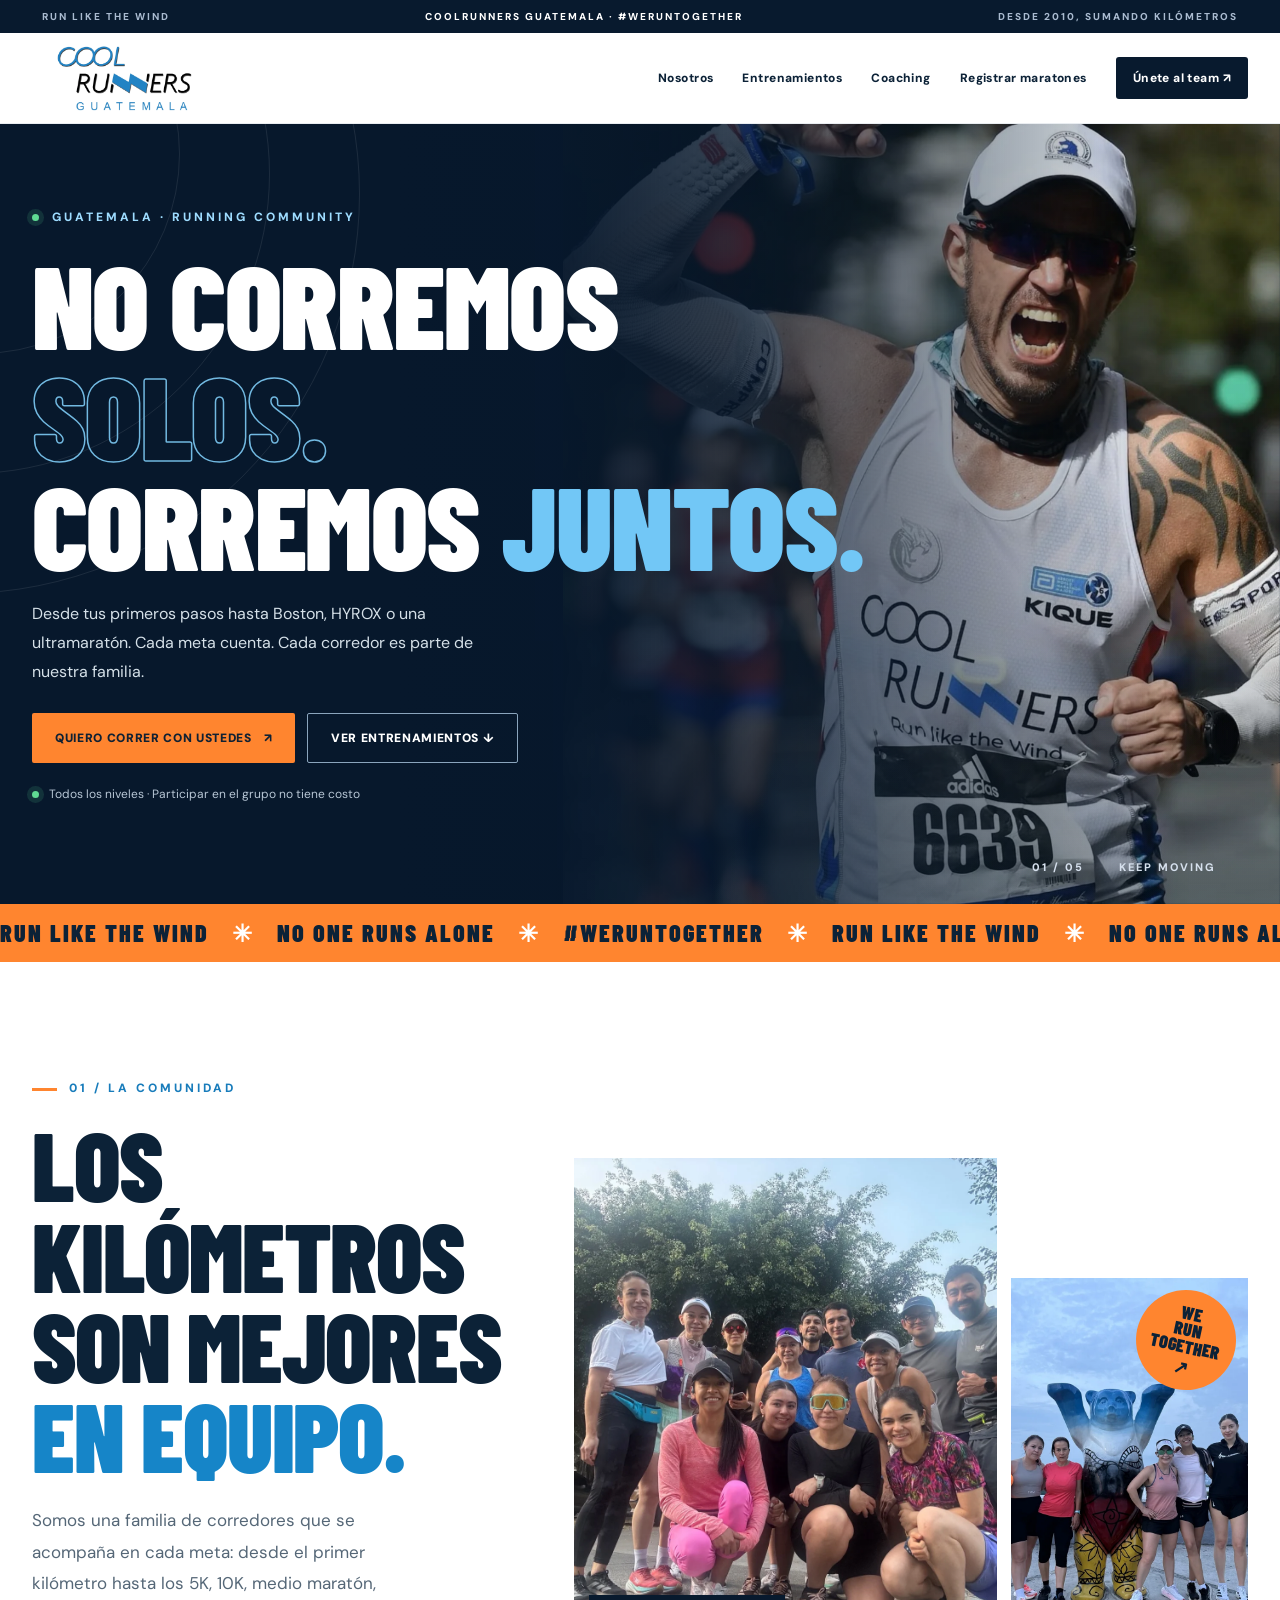
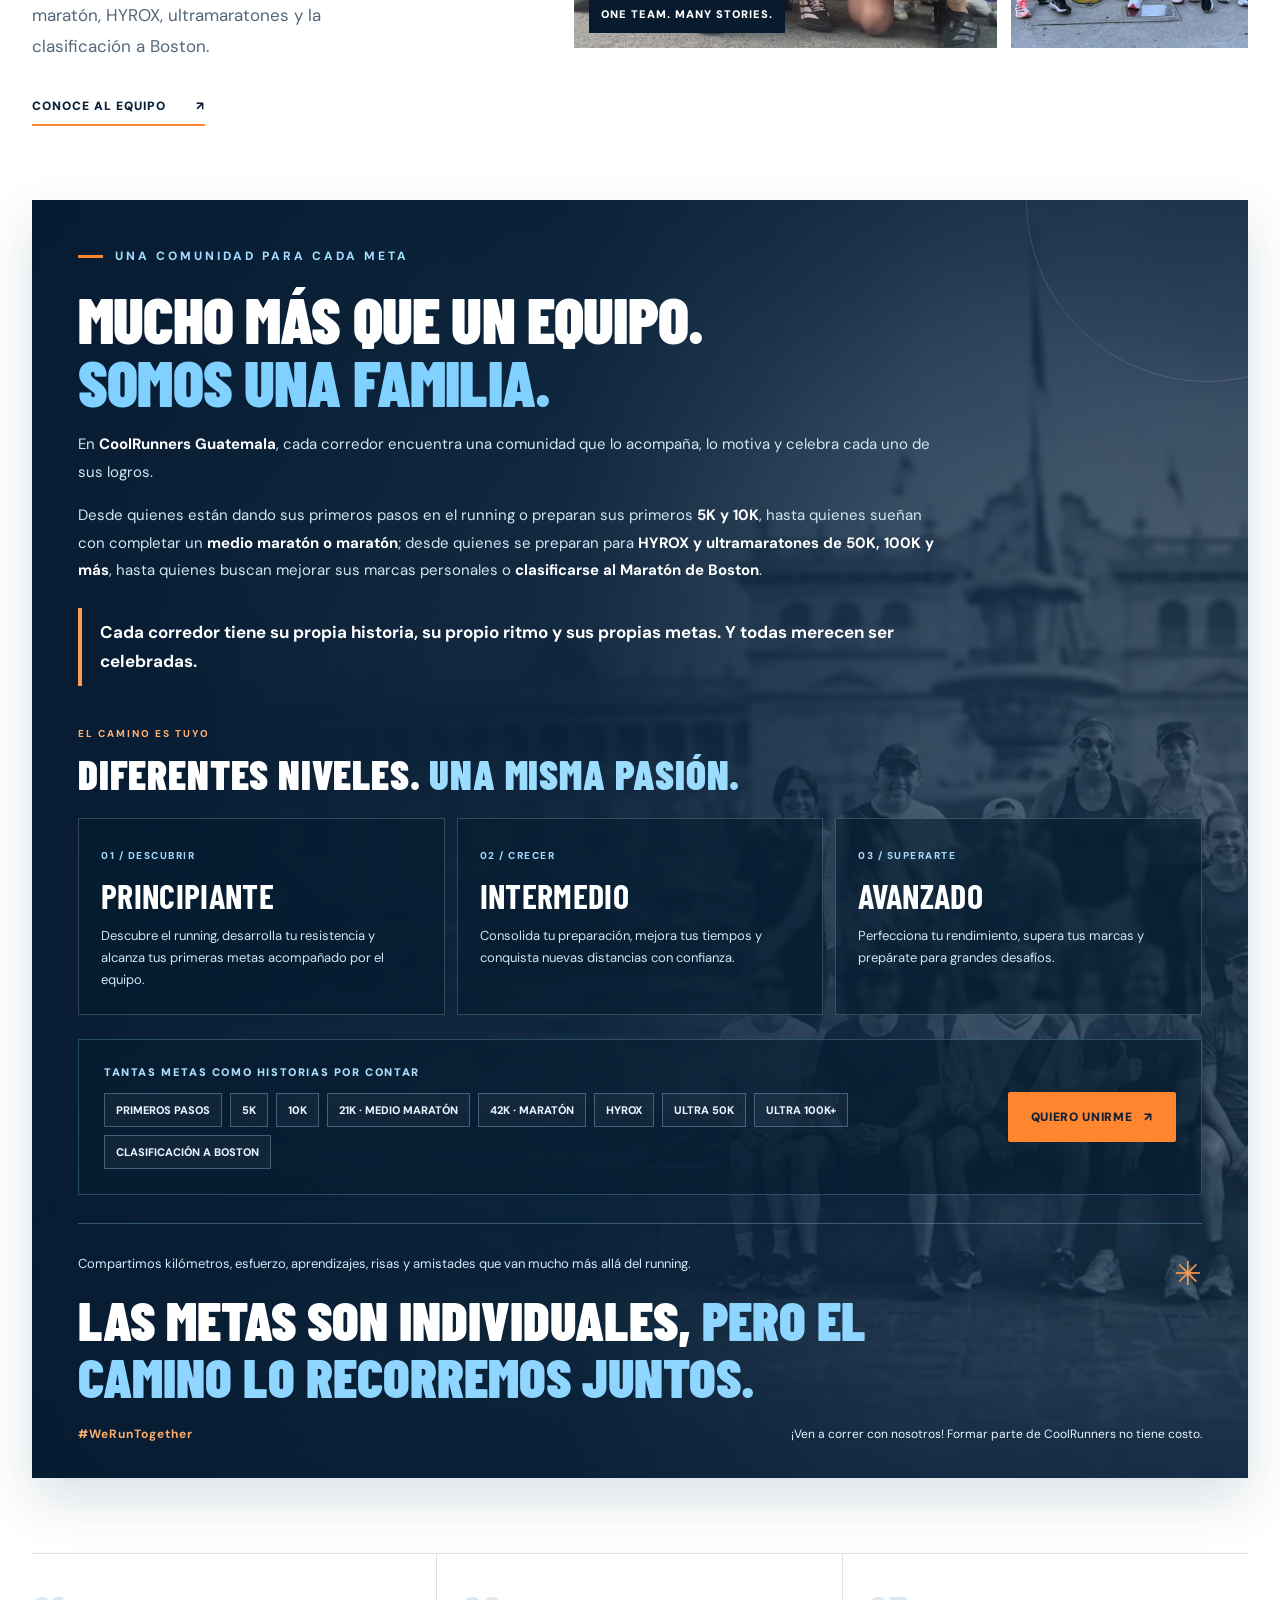
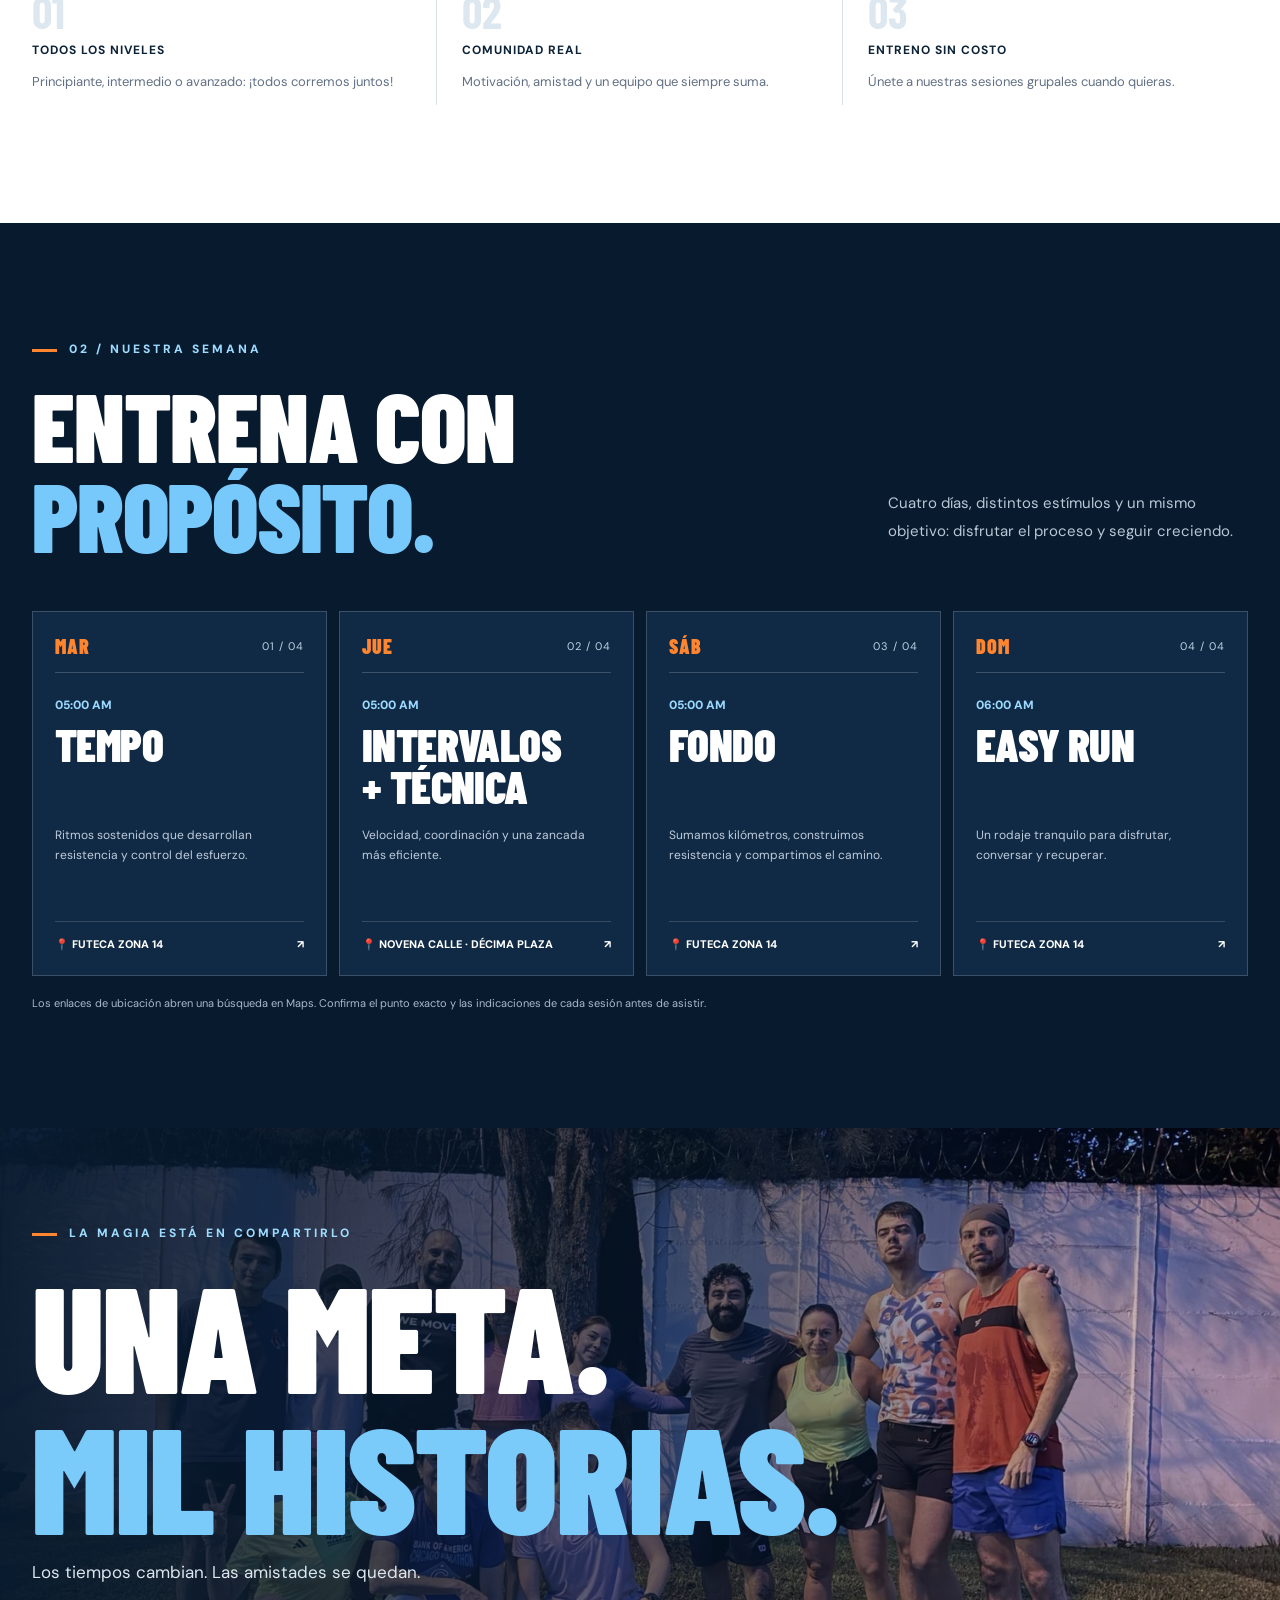
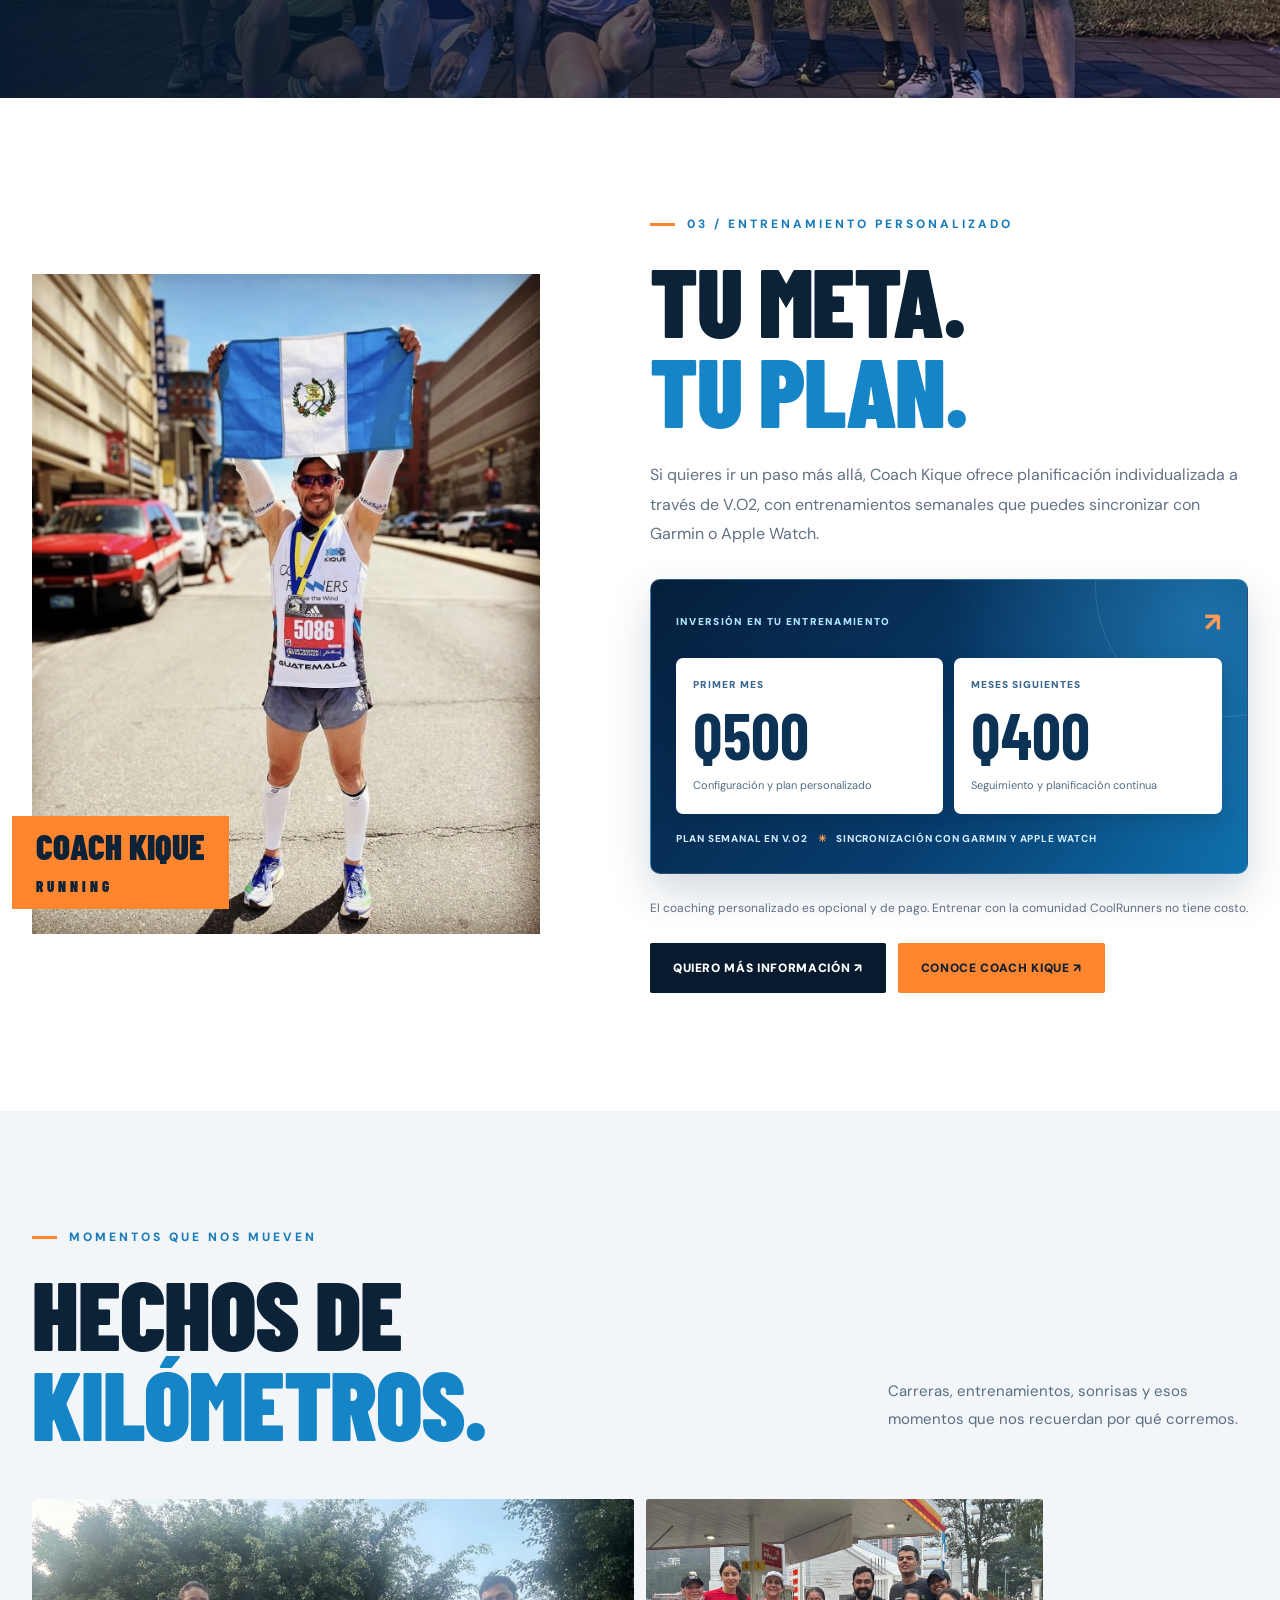
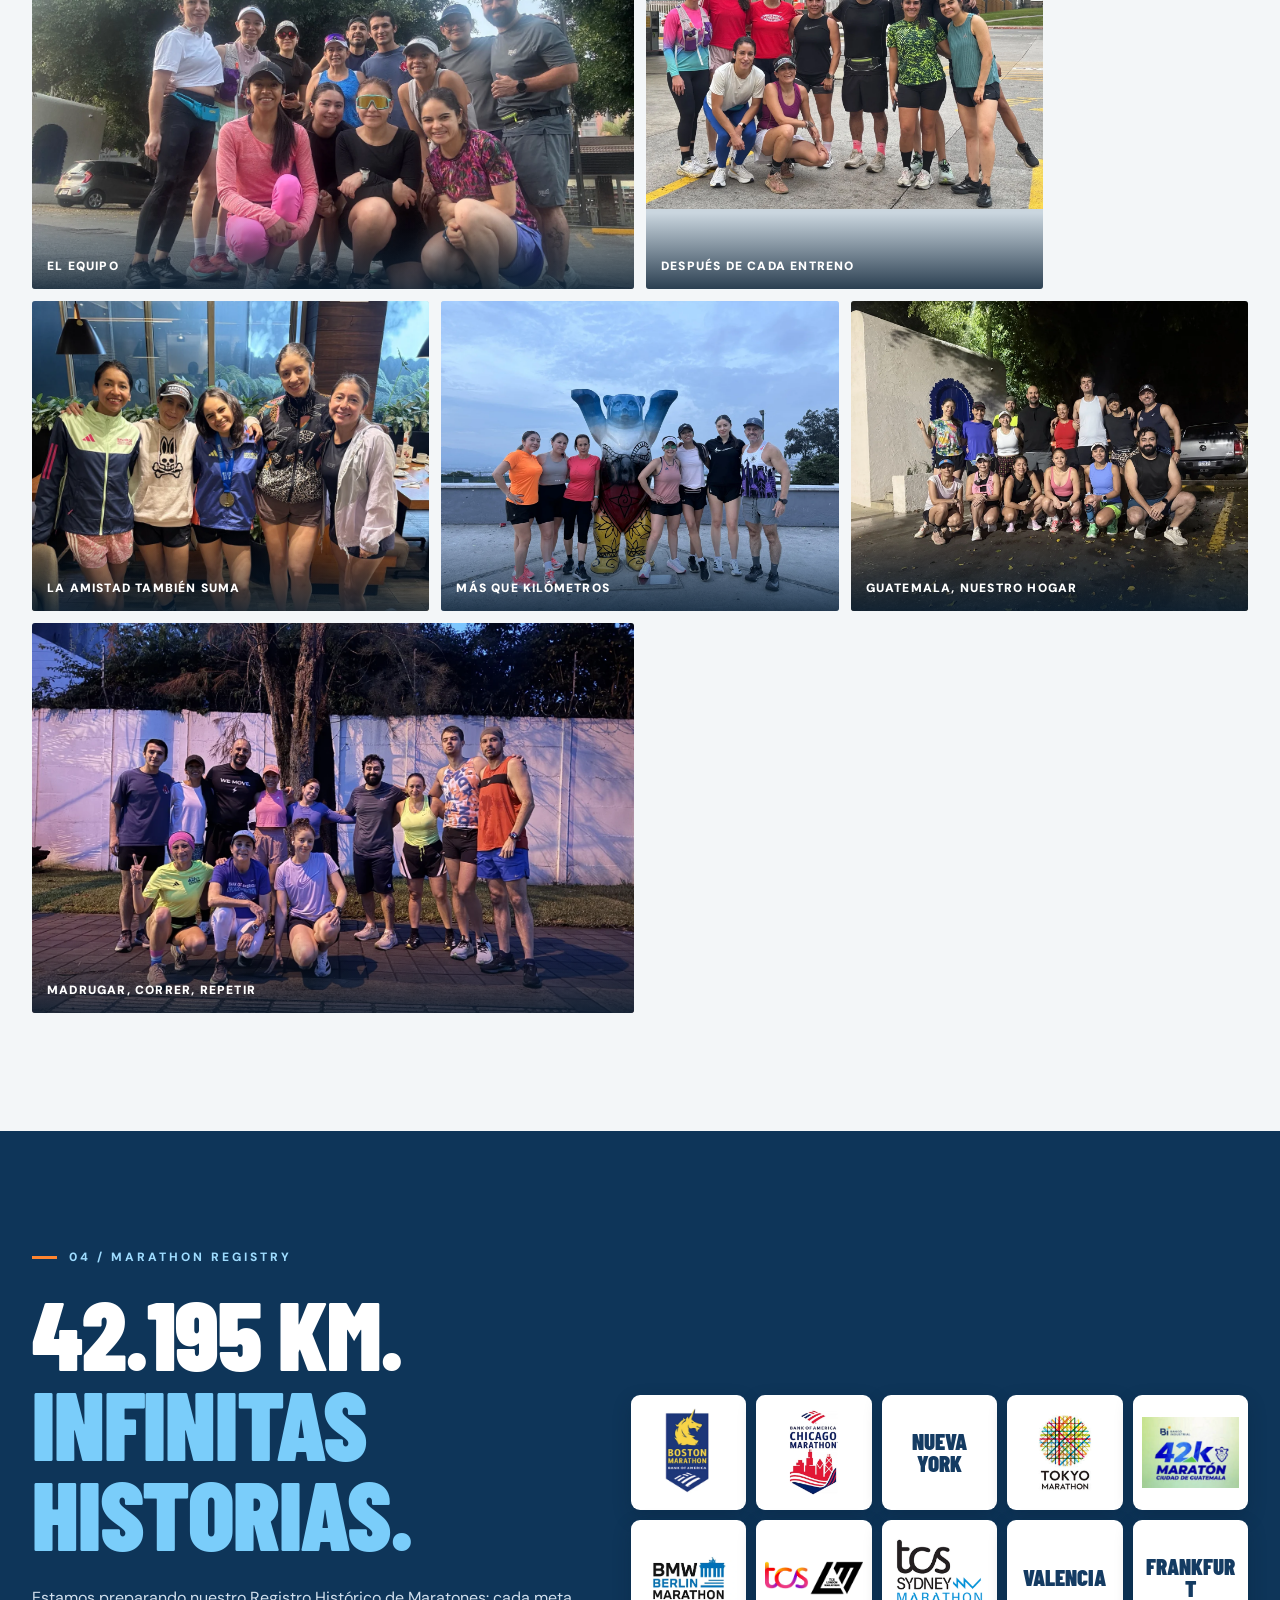
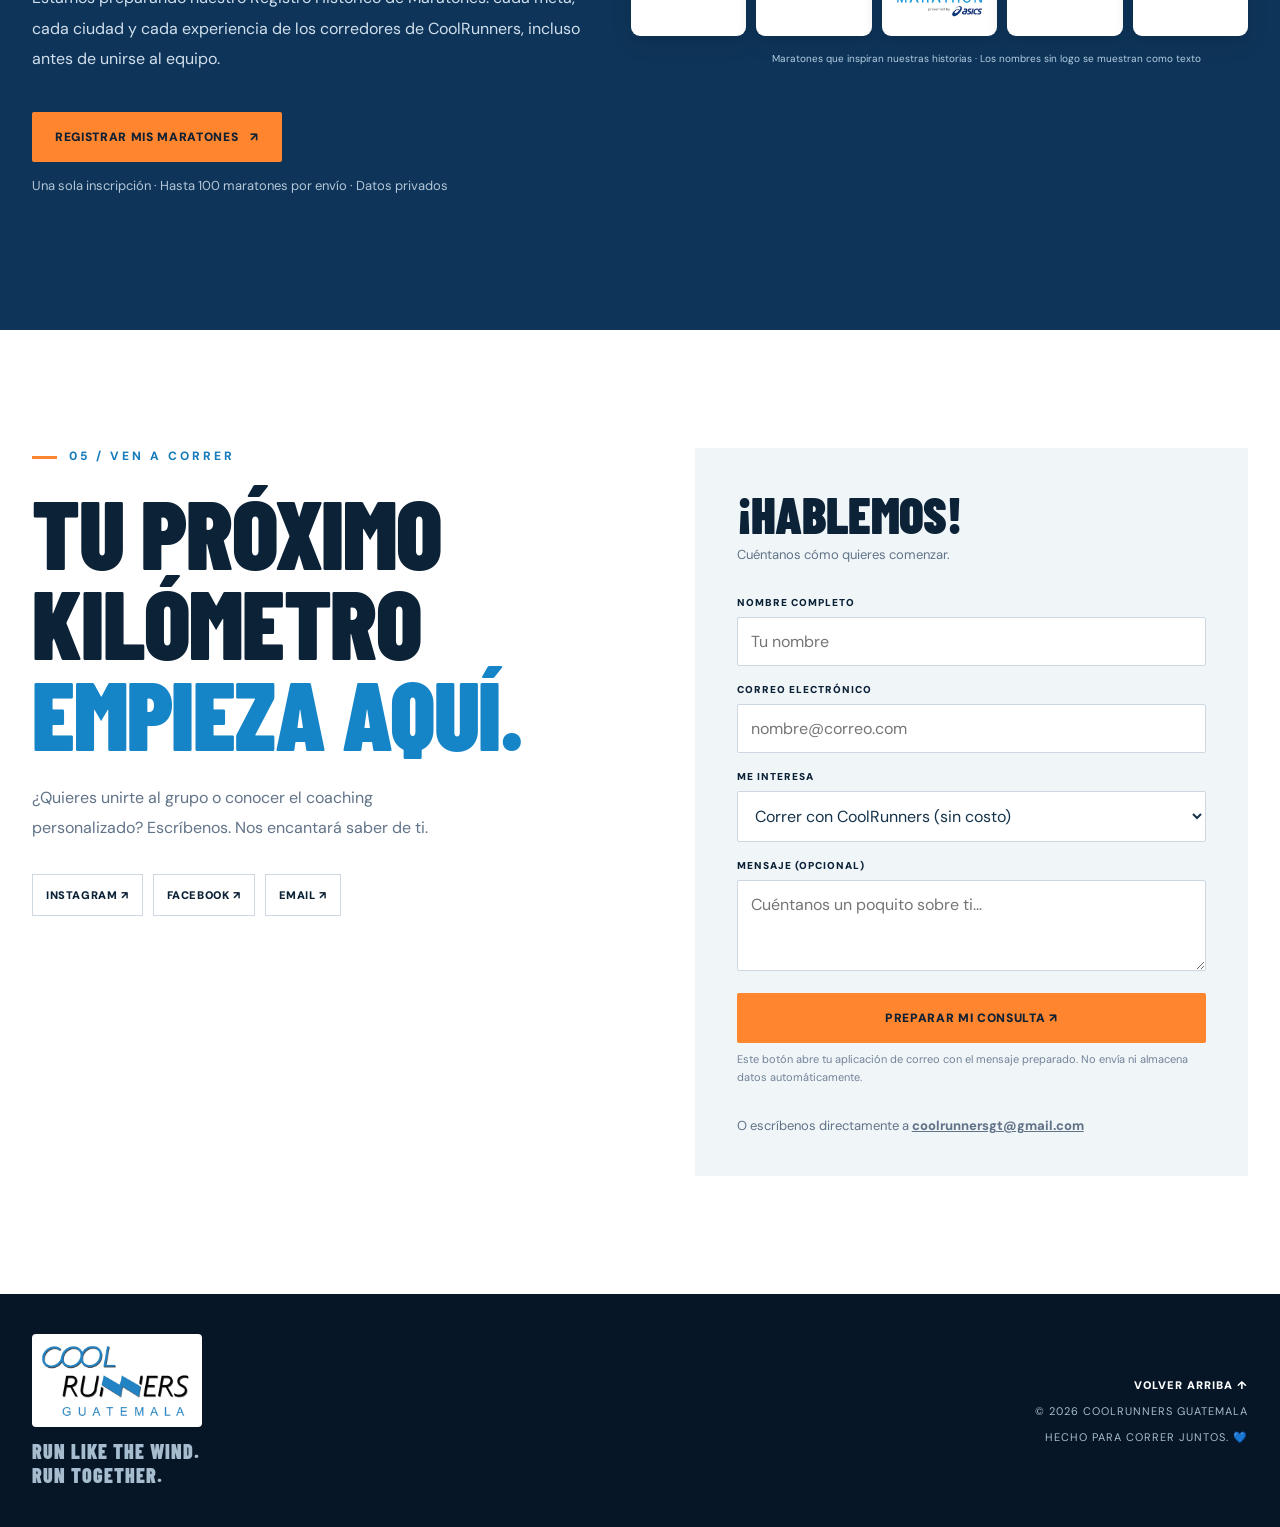
==== commit 8259fba1: "Add personalized coaching section to index.html Added a new coaching section with personalized train" ====
--- a/index.html
+++ b/index.html
@@ -48,7 +48,11 @@
 <div class="container benefits reveal"><div><strong>01</strong><b>TODOS LOS NIVELES</b><p>Principiante, intermedio o avanzado: ¡todos corremos juntos!</p></div><div><strong>02</strong><b>COMUNIDAD REAL</b><p>Motivación, amistad y un equipo que siempre suma.</p></div><div><strong>03</strong><b>ENTRENO SIN COSTO</b><p>Únete a nuestras sesiones grupales cuando quieras.</p></div></div></section>
 <section class="section training" id="entrenamientos"><div class="container"><div class="section-head reveal"><div><div class="kicker light">02 / NUESTRA SEMANA</div><h2>ENTRENA CON<br><span>PROPÓSITO.</span></h2></div><p>Cuatro días, distintos estímulos y un mismo objetivo: disfrutar el proceso y seguir creciendo.</p></div><div class="schedule-grid"><article class="training-card reveal"><div class="training-top"><span>MAR</span><span>01 / 04</span></div><span class="training-time">05:00 AM</span><h3>TEMPO</h3><p>Ritmos sostenidos que desarrollan resistencia y control del esfuerzo.</p><a target="_blank" rel="noopener noreferrer" href="https://www.google.com/maps/search/?api=1&query=Futeca+Plaza+Zona+14+Guatemala">📍 FUTECA ZONA 14 <span>↗</span></a></article><article class="training-card reveal"><div class="training-top"><span>JUE</span><span>02 / 04</span></div><span class="training-time">05:00 AM</span><h3>INTERVALOS<br>+ TÉCNICA</h3><p>Velocidad, coordinación y una zancada más eficiente.</p><a target="_blank" rel="noopener noreferrer" href="https://www.google.com/maps/search/?api=1&query=Novena+Calle+Decima+Plaza+Ciudad+de+Guatemala">📍 NOVENA CALLE · DÉCIMA PLAZA <span>↗</span></a></article><article class="training-card reveal"><div class="training-top"><span>SÁB</span><span>03 / 04</span></div><span class="training-time">05:00 AM</span><h3>FONDO</h3><p>Sumamos kilómetros, construimos resistencia y compartimos el camino.</p><a target="_blank" rel="noopener noreferrer" href="https://www.google.com/maps/search/?api=1&query=Futeca+Plaza+Zona+14+Guatemala">📍 FUTECA ZONA 14 <span>↗</span></a></article><article class="training-card reveal"><div class="training-top"><span>DOM</span><span>04 / 04</span></div><span class="training-time">06:00 AM</span><h3>EASY RUN</h3><p>Un rodaje tranquilo para disfrutar, conversar y recuperar.</p><a target="_blank" rel="noopener noreferrer" href="https://www.google.com/maps/search/?api=1&query=Futeca+Plaza+Zona+14+Guatemala">📍 FUTECA ZONA 14 <span>↗</span></a></article></div><p class="schedule-note">Los enlaces de ubicación abren una búsqueda en Maps. Confirma el punto exacto y las indicaciones de cada sesión antes de asistir.</p></div></section>
 <section class="photo-break"><div class="photo-break-bg"></div><div class="container photo-break-inner reveal"><div class="kicker light">LA MAGIA ESTÁ EN COMPARTIRLO</div><h2>UNA META.<br><i>MIL HISTORIAS.</i></h2><p>Los tiempos cambian. Las amistades se quedan.</p></div></section>
-<section class="section coaching" id="coaching"><div class="container coaching-grid"><div class="coaching-image reveal"><img src="assets/coach.webp" alt="Coach Kique en el maratón de Boston" loading="lazy"><span class="coach-image-label">COACH KIQUE<br><small>RUNNING</small></span></div><div class="coaching-copy reveal"><div class="kicker">03 / ENTRENAMIENTO PERSONALIZADO</div><h2>TU META.<br><span>TU PLAN.</span></h2><p>Si quieres ir un paso más allá, Coach Kique ofrece planificación individualizada a través de V.O2, con entrenamientos semanales que puedes sincronizar con Garmin o Apple Watch.</p><div class="price-stage" aria-label="Tarifas de coaching personalizado"><div class="price-stage-heading"><span>INVERSIÓN EN TU ENTRENAMIENTO</span><span class="price-stage-accent" aria-hidden="true">↗</span></div><div class="prices"><div class="price-card"><small>PRIMER MES</small><strong>Q500</strong><span>Configuración y plan personalizado</span></div><div class="price-card"><small>MESES SIGUIENTES</small><strong>Q400</strong><span>Seguimiento y planificación continua</span></div></div><div class="price-stage-footer">PLAN SEMANAL EN V.O2 <span aria-hidden="true">✳</span> SINCRONIZACIÓN CON GARMIN Y APPLE WATCH</div></div><p class="coaching-note">El coaching personalizado es opcional y de pago. Entrenar con la comunidad CoolRunners no tiene costo.</p><a class="button button-dark" href="#contacto">QUIERO MÁS INFORMACIÓN ↗</a></div></div></section>
+<section class="section coaching" id="coaching"><div class="container coaching-grid"><div class="coaching-image reveal"><img src="assets/coach.webp" alt="Coach Kique en el maratón de Boston" loading="lazy"><span class="coach-image-label">COACH KIQUE<br><small>RUNNING</small></span></div><div class="coaching-copy reveal"><div class="kicker">03 / ENTRENAMIENTO PERSONALIZADO</div><h2>TU META.<br><span>TU PLAN.</span></h2><p>Si quieres ir un paso más allá, Coach Kique ofrece planificación individualizada a través de V.O2, con entrenamientos semanales que puedes sincronizar con Garmin o Apple Watch.</p><div class="price-stage" aria-label="Tarifas de coaching personalizado"><div class="price-stage-heading"><span>INVERSIÓN EN TU ENTRENAMIENTO</span><span class="price-stage-accent" aria-hidden="true">↗</span></div><div class="prices"><div class="price-card"><small>PRIMER MES</small><strong>Q500</strong><span>Configuración y plan personalizado</span></div><div class="price-card"><small>MESES SIGUIENTES</small><strong>Q400</strong><span>Seguimiento y planificación continua</span></div></div><div class="price-stage-footer">PLAN SEMANAL EN V.O2 <span aria-hidden="true">✳</span> SINCRONIZACIÓN CON GARMIN Y APPLE WATCH</div></div><p class="coaching-note">El coaching personalizado es opcional y de pago. Entrenar con la comunidad CoolRunners no tiene costo.</p><div style="display:flex;flex-wrap:wrap;align-items:center;gap:12px;margin-top:16px">
+  <a class="button button-dark" href="#contacto">QUIERO MÁS INFORMACIÓN ↗</a>
+  <a class="button button-orange" href="https://kiquerodas.github.io/coachkique-website/" target="_blank" rel="noopener noreferrer">CONOCE COACH KIQUE ↗</a>
+</div>
+</div></div></section>
 <section class="gallery section" id="galeria"><div class="container"><div class="section-head gallery-head reveal"><div><div class="kicker">MOMENTOS QUE NOS MUEVEN</div><h2>HECHOS DE<br><span>KILÓMETROS.</span></h2></div><p>Carreras, entrenamientos, sonrisas y esos momentos que nos recuerdan por qué corremos.</p></div><div class="gallery-grid reveal">
 <figure class="g1"><img loading="lazy" src="assets/runners-01.webp" alt="Equipo CoolRunners reunido al aire libre"><figcaption>EL EQUIPO</figcaption></figure>
 <figure class="g2"><img loading="lazy" src="assets/runners-02.webp" alt="Corredoras y corredores sonriendo tras su sesión"><figcaption>DESPUÉS DE CADA ENTRENO</figcaption></figure>
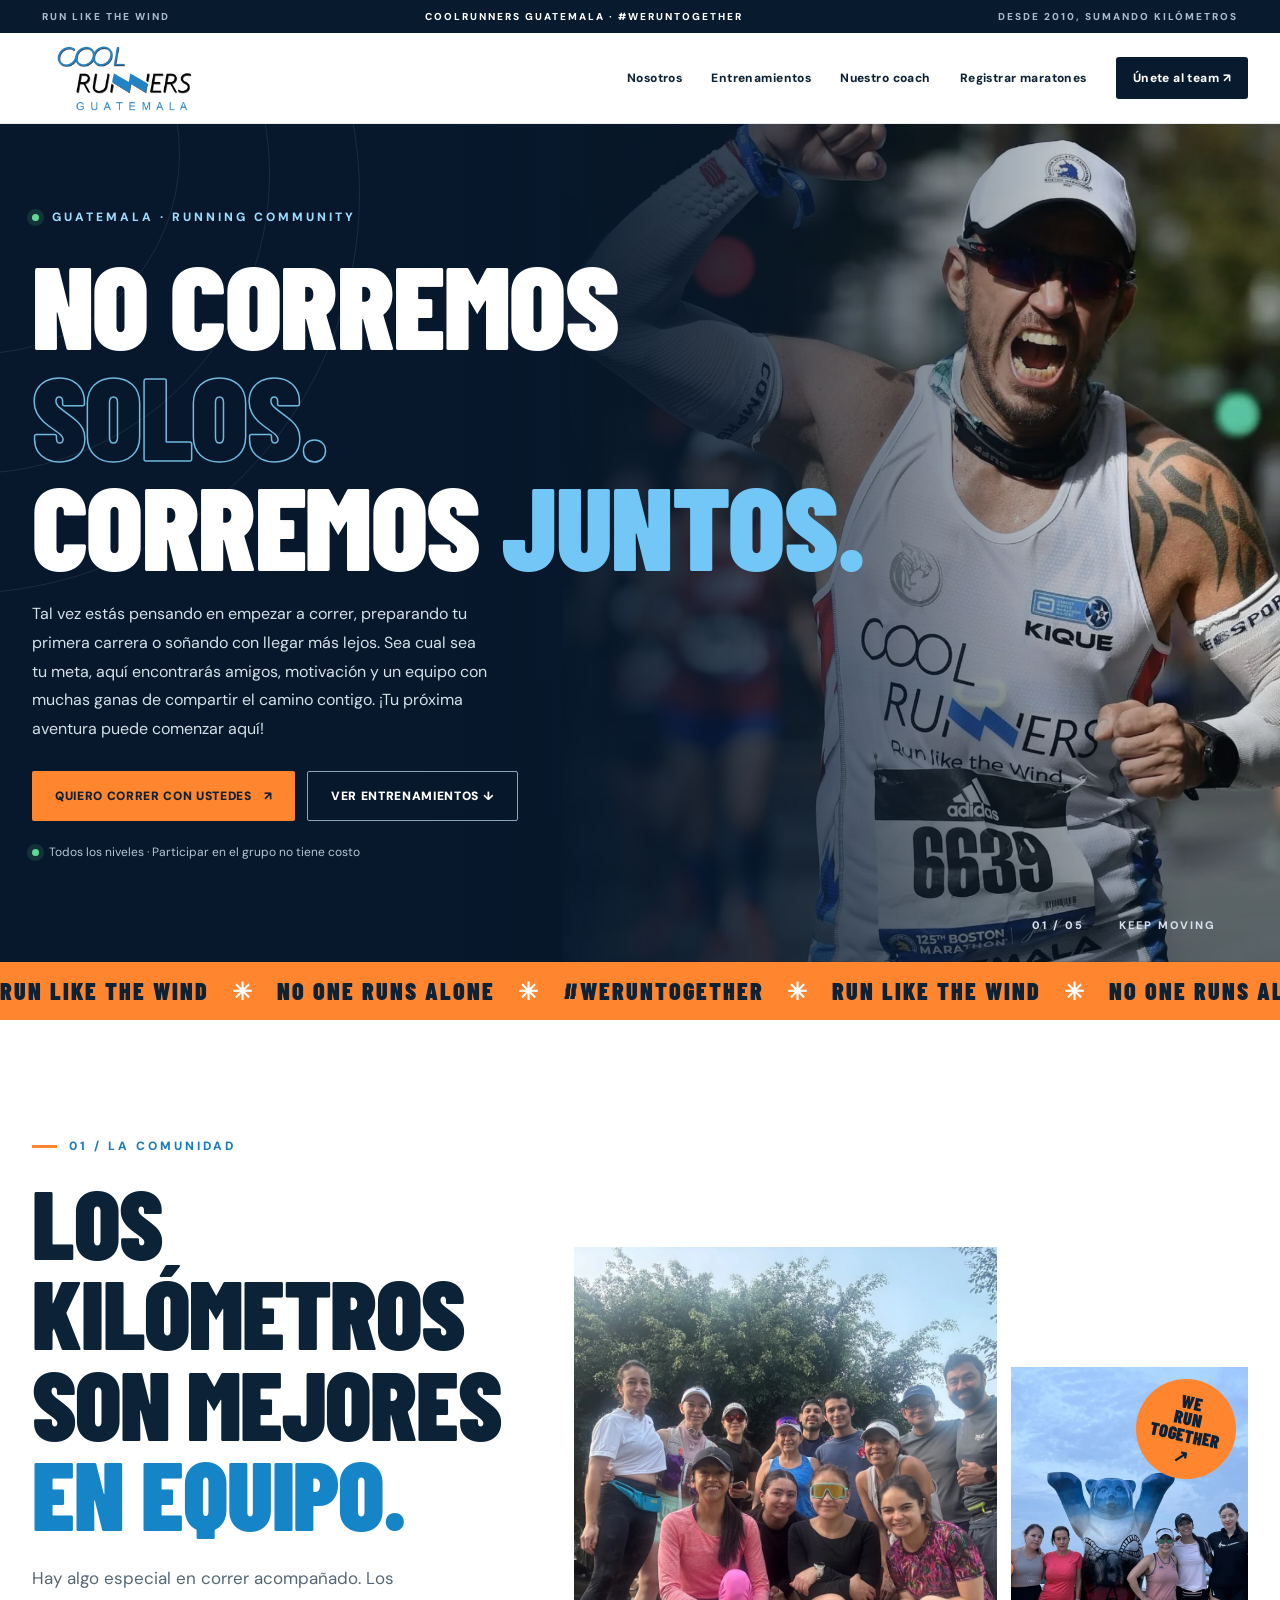
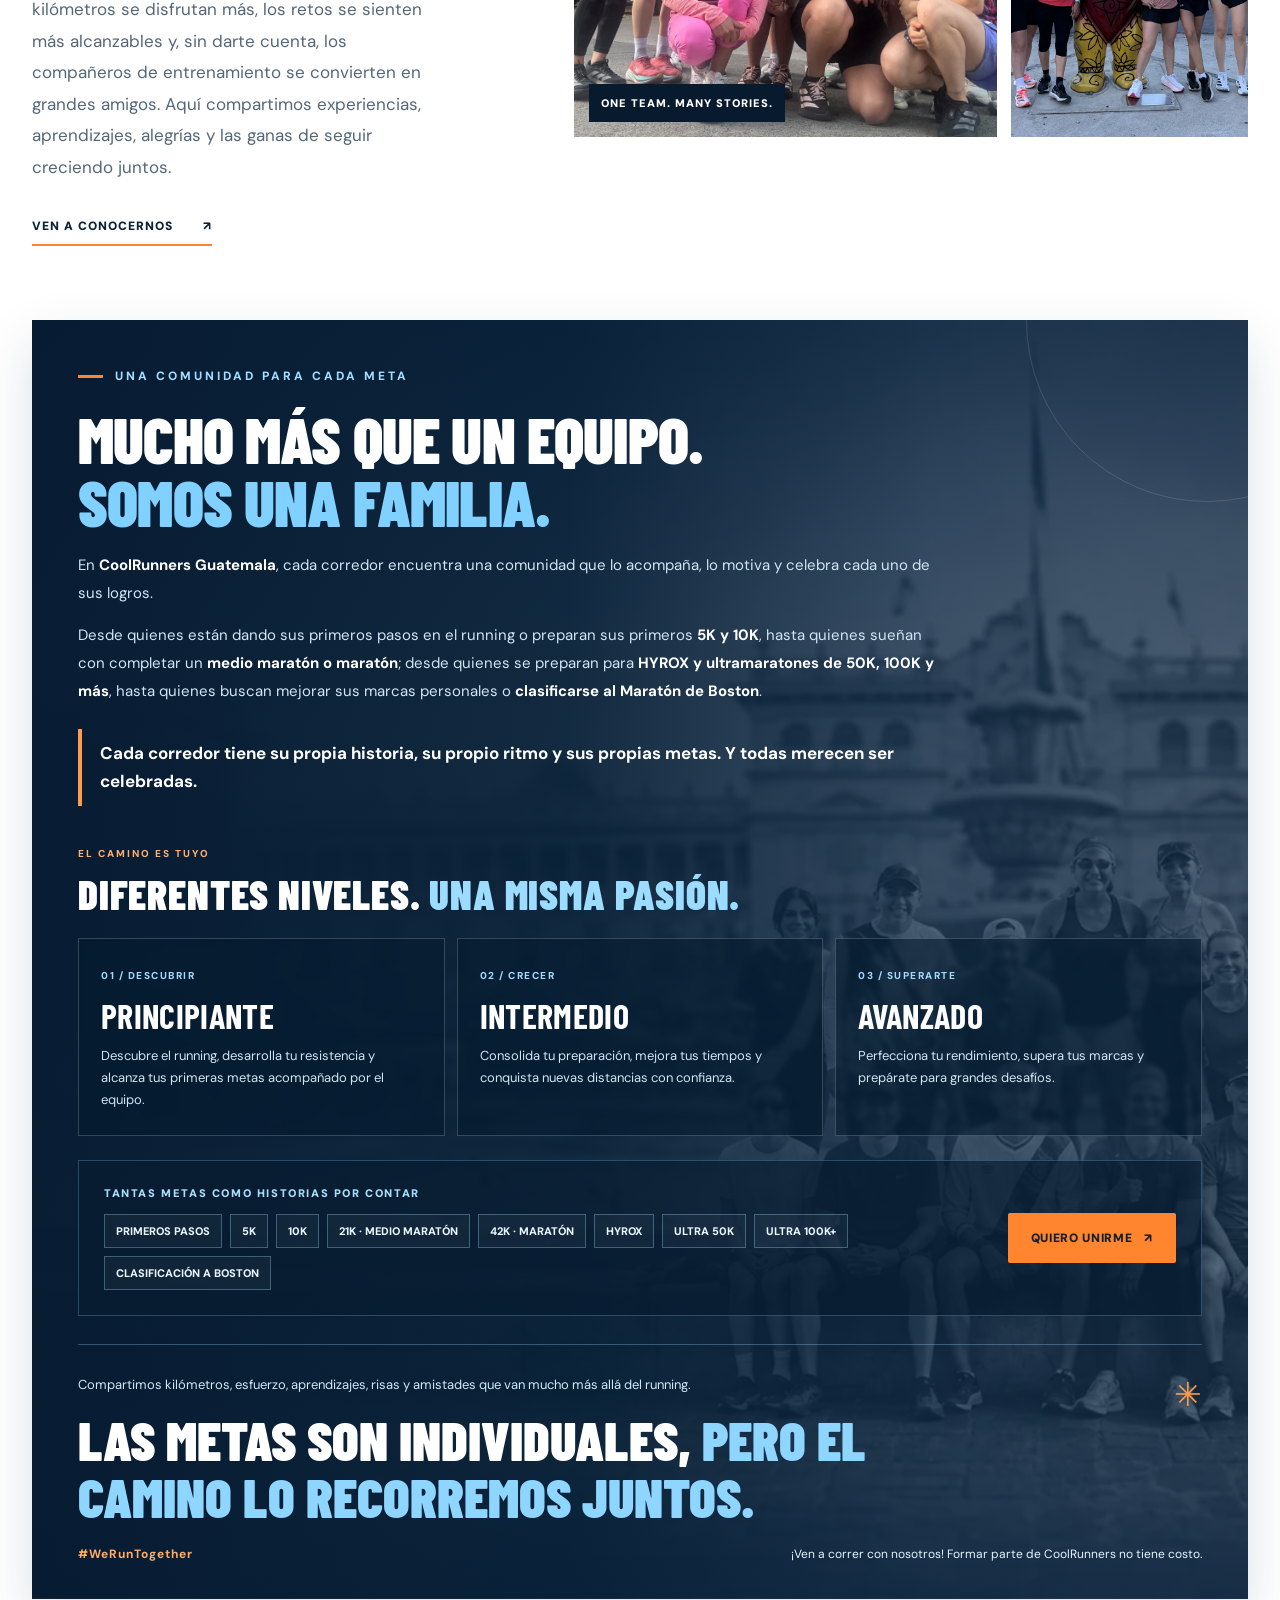
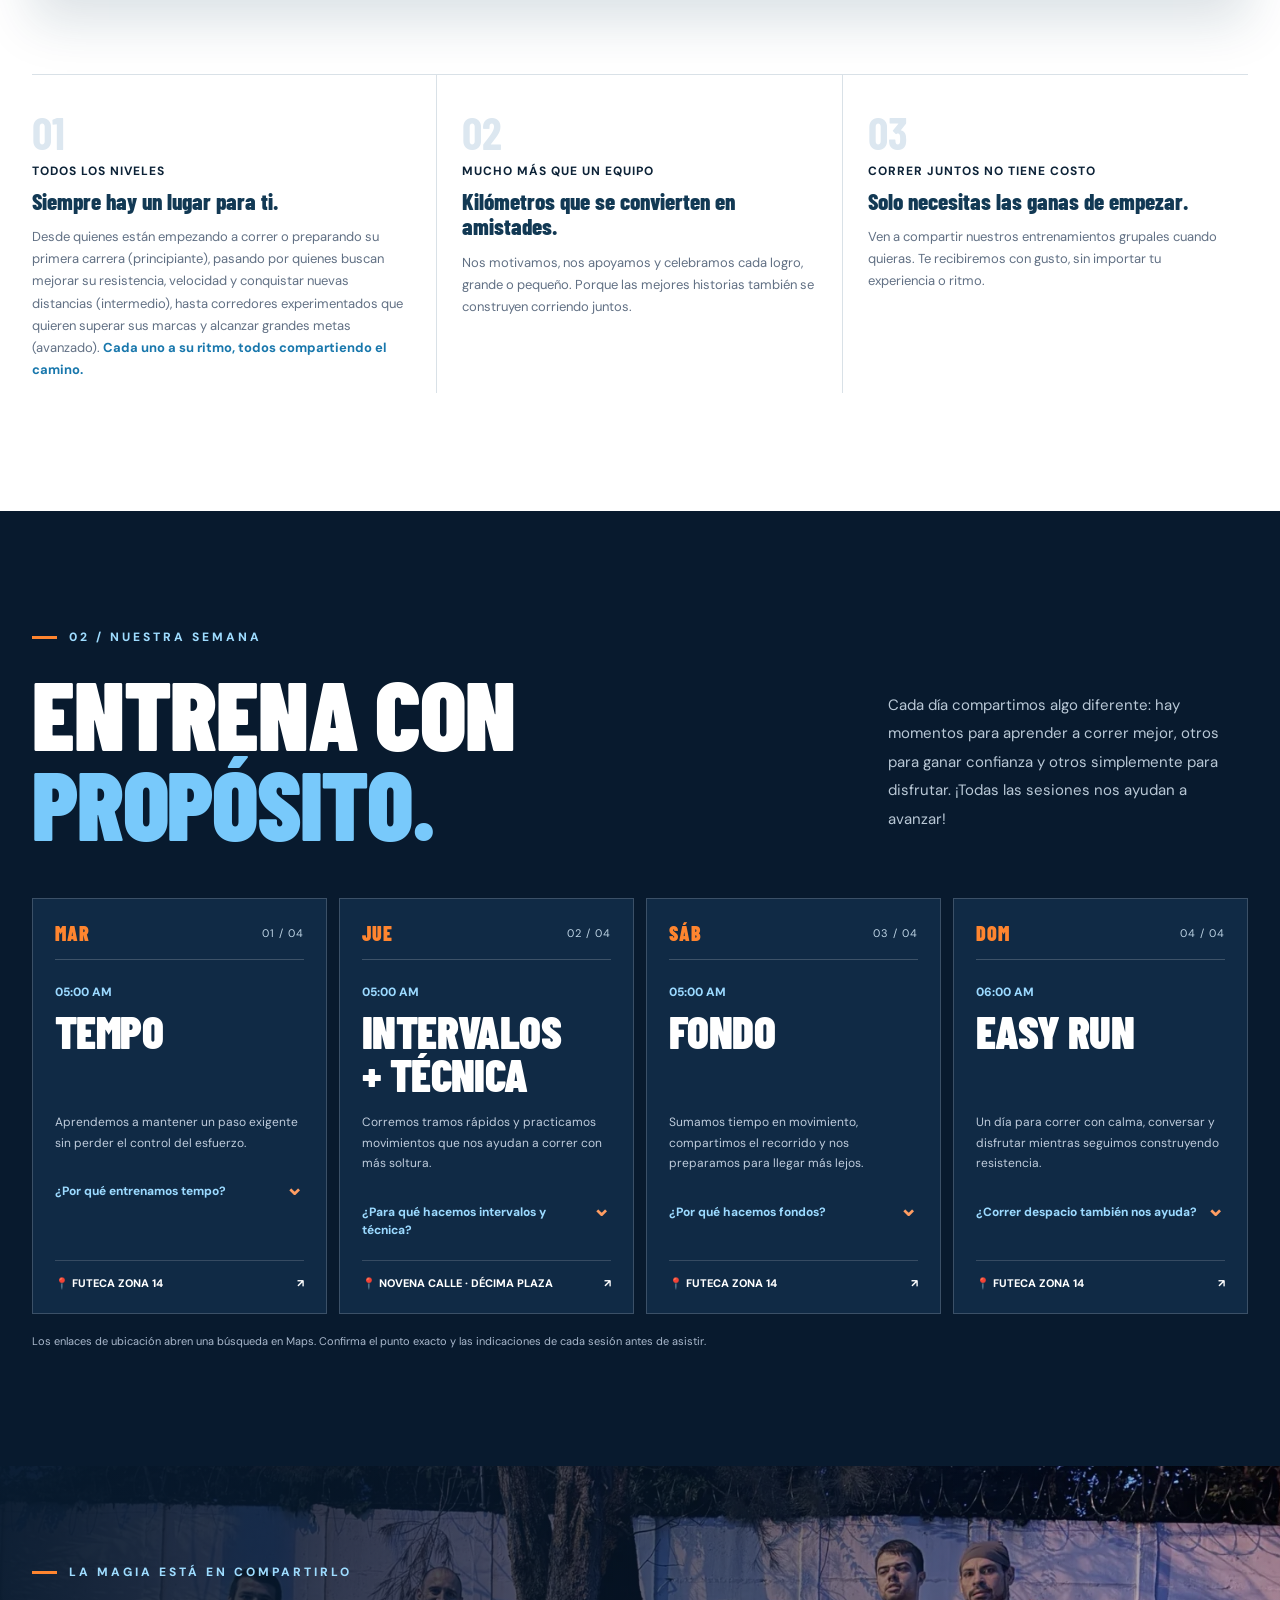
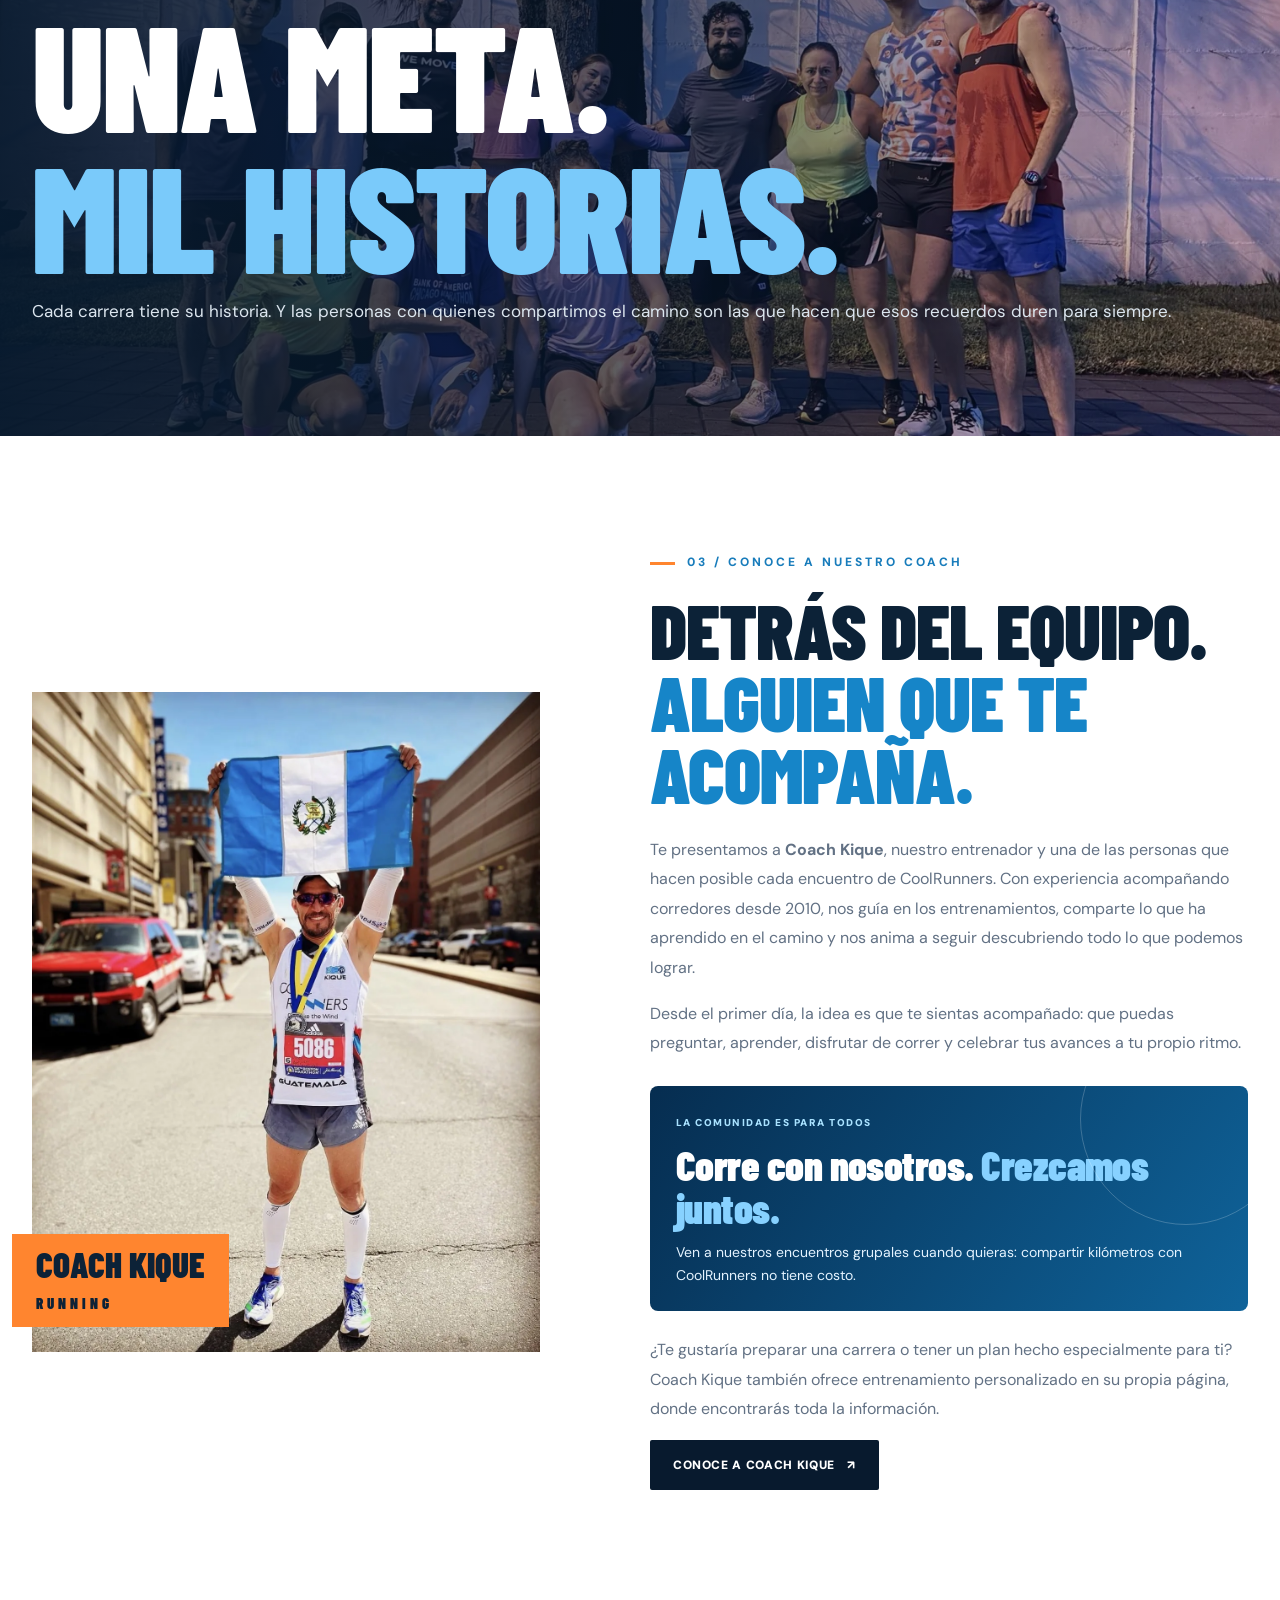
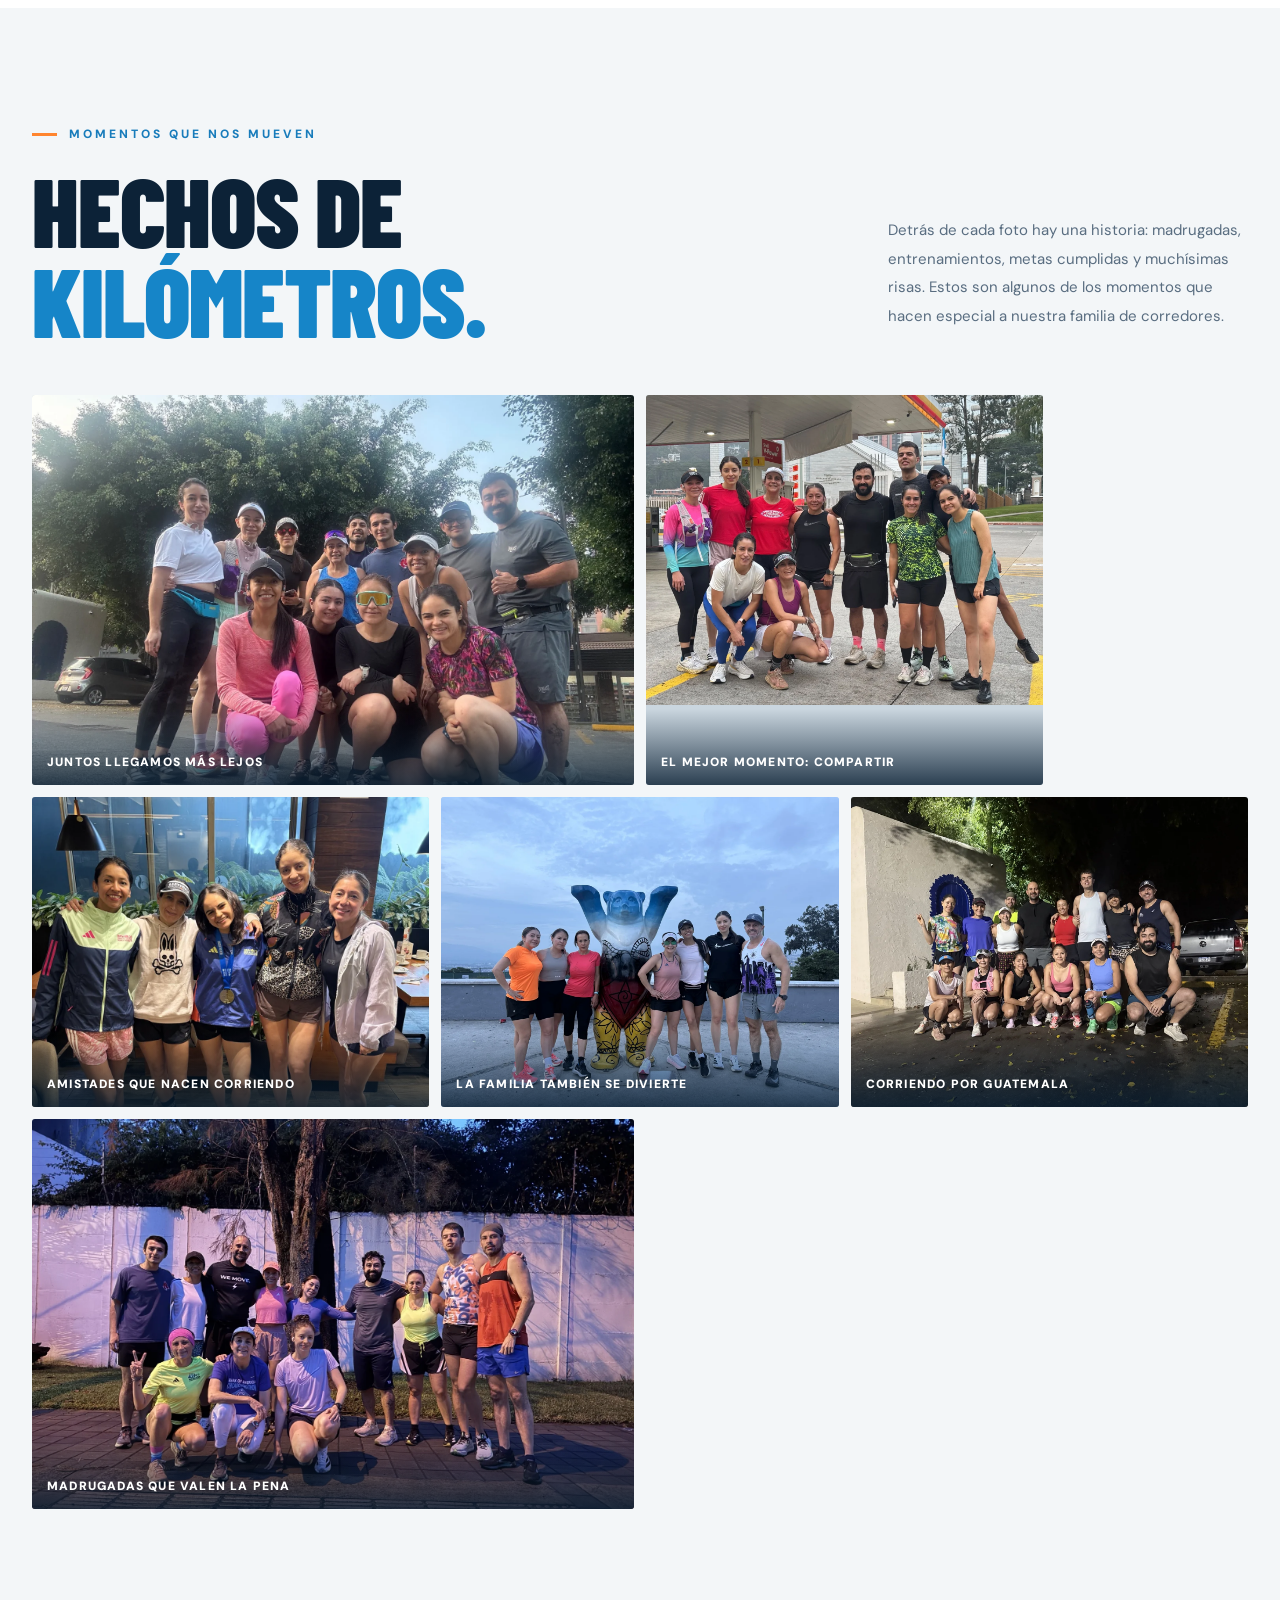
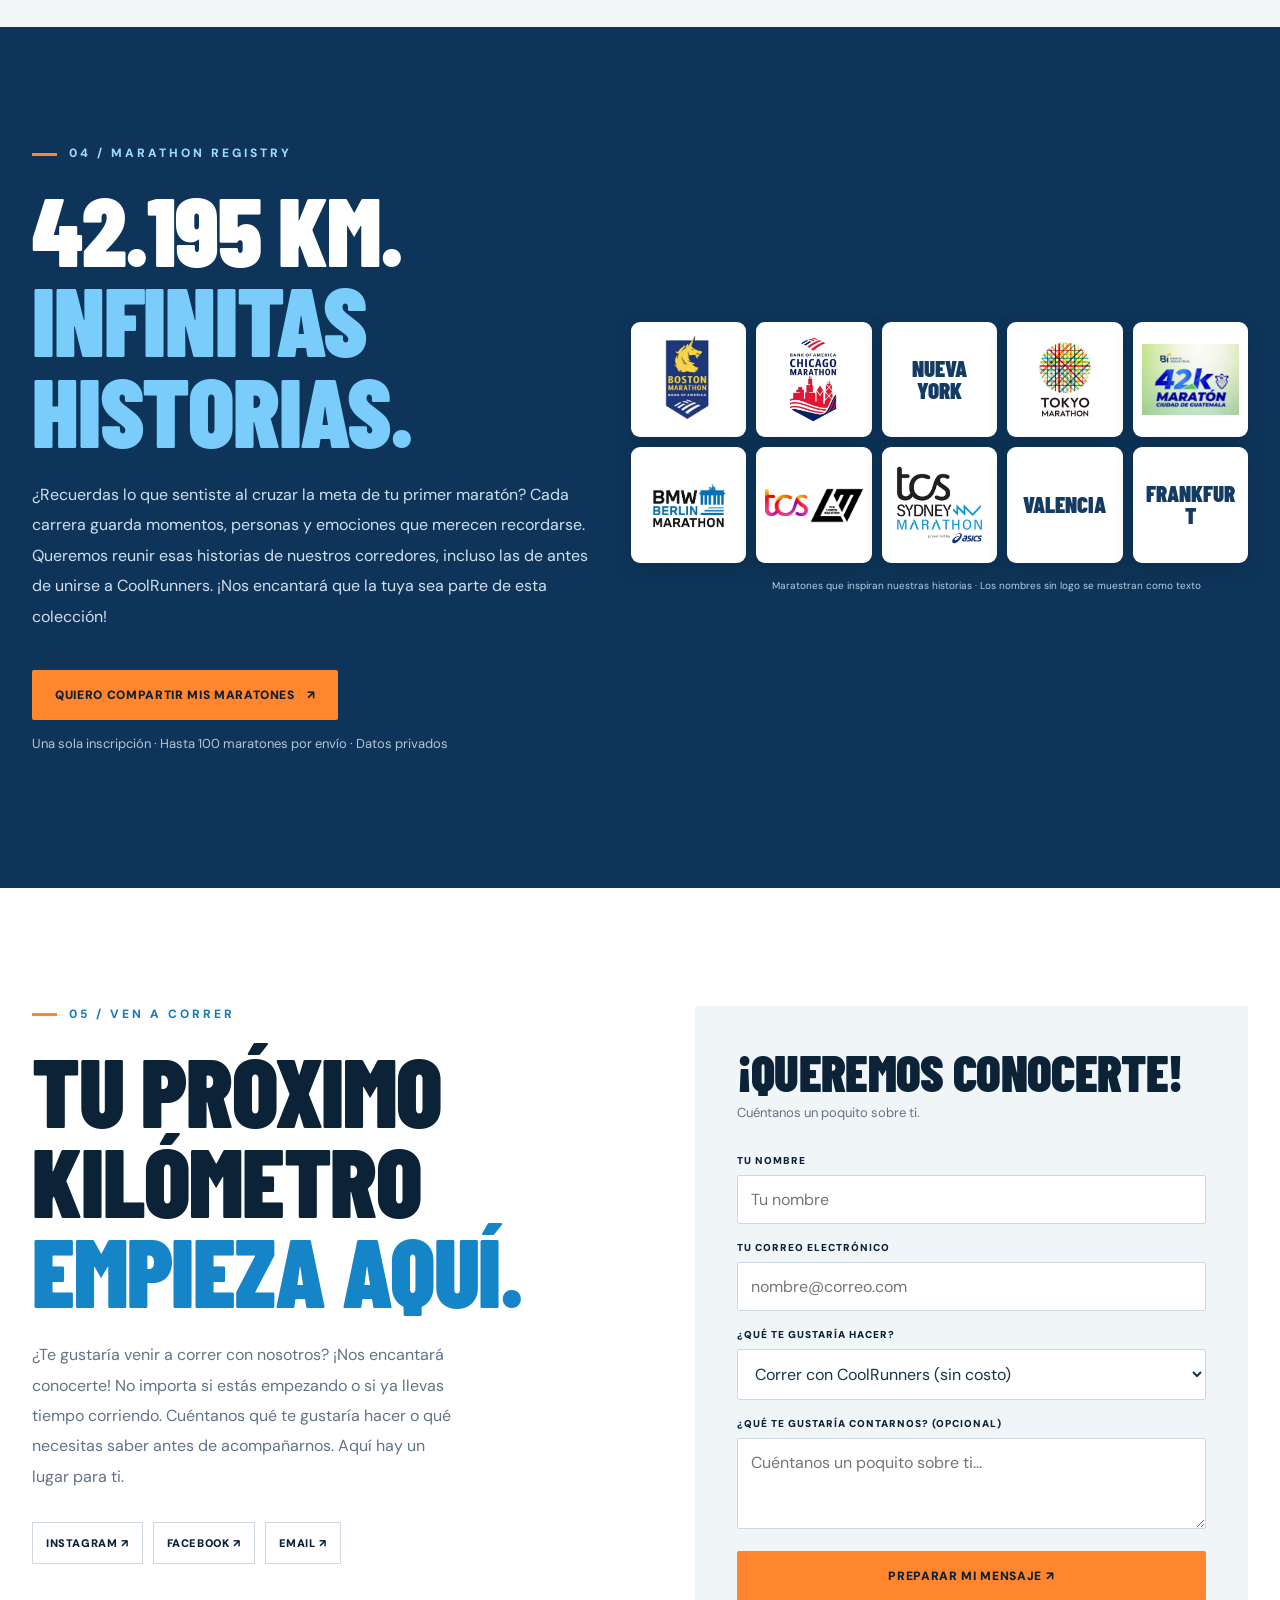
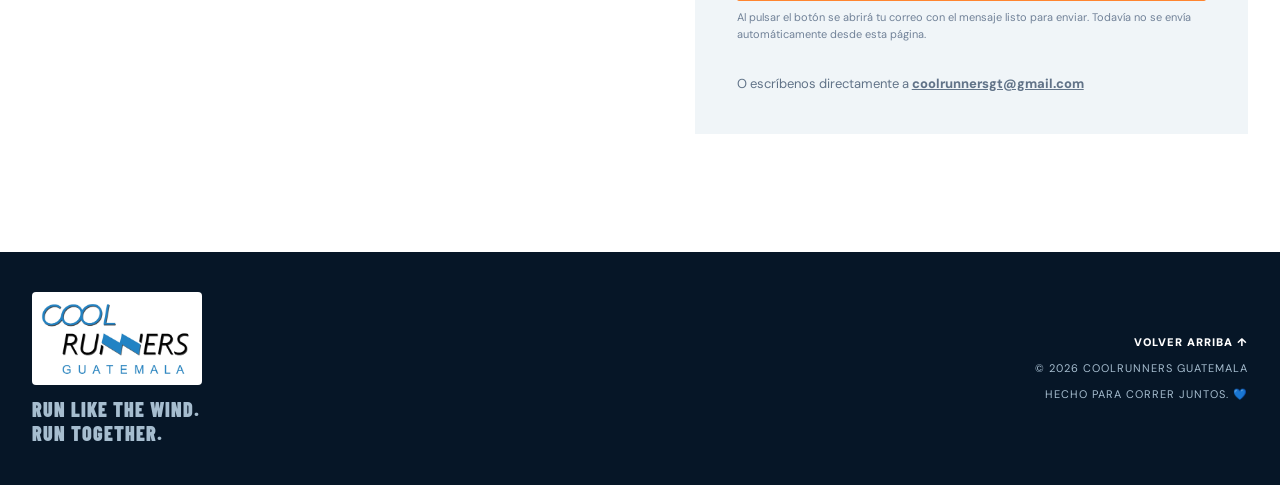
==== commit db0869a4: "Add files via upload" ====
--- a/index.html
+++ b/index.html
@@ -1,68 +1,75 @@
+<!doctype html>
 <!DOCTYPE html>
+
 <html lang="es">
 <head>
-<meta charset="utf-8"><meta name="viewport" content="width=device-width,initial-scale=1"><meta name="theme-color" content="#081a2e">
-<meta name="description" content="CoolRunners Guatemala. Una comunidad de corredores para todos los niveles. Corre con nosotros, sin costo. #WeRunTogether">
-<meta property="og:title" content="CoolRunners Guatemala | Corremos juntos">
-<meta property="og:description" content="Una comunidad, miles de kilómetros, historias que nos unen.">
-<meta property="og:type" content="website">
-<meta property="og:url" content="https://kiquerodas.github.io/coolrunners-website/">
-<meta property="og:image" content="https://kiquerodas.github.io/coolrunners-website/assets/coolrunners-whatsapp-preview.jpg?v=2">
-<meta property="og:image:secure_url" content="https://kiquerodas.github.io/coolrunners-website/assets/coolrunners-whatsapp-preview.jpg?v=2">
-<meta property="og:image:width" content="1200">
-<meta property="og:image:height" content="630">
-<meta property="og:image:type" content="image/jpeg">
-<meta property="og:image:alt" content="CoolRunners Guatemala: Corremos juntos. Fotografía de nuestra comunidad de corredores.">
-<meta name="twitter:card" content="summary_large_image">
-<meta name="twitter:title" content="CoolRunners Guatemala | Corremos juntos">
-<meta name="twitter:description" content="Una comunidad, miles de kilómetros, historias que nos unen.">
-<meta name="twitter:image" content="https://kiquerodas.github.io/coolrunners-website/assets/coolrunners-whatsapp-preview.jpg?v=2">
+<meta charset="utf-8"/><meta content="width=device-width,initial-scale=1" name="viewport"/><meta content="#081a2e" name="theme-color"/>
+<meta content="CoolRunners Guatemala. Una comunidad de corredores para todos los niveles. Corre con nosotros, sin costo. #WeRunTogether" name="description"/>
+<meta content="CoolRunners Guatemala | Corremos juntos" property="og:title"/>
+<meta content="Una comunidad, miles de kilómetros, historias que nos unen." property="og:description"/>
+<meta content="website" property="og:type"/>
+<meta content="https://kiquerodas.github.io/coolrunners-website/" property="og:url"/>
+<meta content="https://kiquerodas.github.io/coolrunners-website/assets/coolrunners-whatsapp-preview.jpg?v=2" property="og:image"/>
+<meta content="https://kiquerodas.github.io/coolrunners-website/assets/coolrunners-whatsapp-preview.jpg?v=2" property="og:image:secure_url"/>
+<meta content="1200" property="og:image:width"/>
+<meta content="630" property="og:image:height"/>
+<meta content="image/jpeg" property="og:image:type"/>
+<meta content="CoolRunners Guatemala: Corremos juntos. Fotografía de nuestra comunidad de corredores." property="og:image:alt"/>
+<meta content="summary_large_image" name="twitter:card"/>
+<meta content="CoolRunners Guatemala | Corremos juntos" name="twitter:title"/>
+<meta content="Una comunidad, miles de kilómetros, historias que nos unen." name="twitter:description"/>
+<meta content="https://kiquerodas.github.io/coolrunners-website/assets/coolrunners-whatsapp-preview.jpg?v=2" name="twitter:image"/>
 <title>CoolRunners Guatemala — Run like the wind</title>
-<link rel="preconnect" href="https://fonts.googleapis.com"><link rel="preconnect" href="https://fonts.gstatic.com" crossorigin><link href="https://fonts.googleapis.com/css2?family=Barlow+Condensed:wght@500;600;700;800;900&family=DM+Sans:wght@400;500;600;700;800&display=swap" rel="stylesheet">
-<link rel="stylesheet" href="styles.css"><script src="script.js" defer></script>
+<link href="https://fonts.googleapis.com" rel="preconnect"/><link crossorigin="" href="https://fonts.gstatic.com" rel="preconnect"/><link href="https://fonts.googleapis.com/css2?family=Barlow+Condensed:wght@500;600;700;800;900&amp;family=DM+Sans:wght@400;500;600;700;800&amp;display=swap" rel="stylesheet"/>
+<link href="styles.css" rel="stylesheet"/><script defer="" src="script.js"></script>
 </head>
 <body>
 <a class="skip-link" href="#contenido">Saltar al contenido</a>
 <div class="top-strip"><span>RUN LIKE THE WIND</span><span class="top-center">COOLRUNNERS GUATEMALA · #WERUNTOGETHER</span><span>DESDE 2010, SUMANDO KILÓMETROS</span></div>
-<header class="header" id="header"><div class="container nav-inner"><a href="#inicio" class="brand" aria-label="CoolRunners Guatemala, ir al inicio"><img src="assets/logo.webp" alt="CoolRunners Guatemala" width="220" height="112"></a><nav class="nav" id="nav" aria-label="Navegación principal"><a href="#nosotros">Nosotros</a><a href="#entrenamientos">Entrenamientos</a><a href="#coaching">Coaching</a><a href="registro.html">Registrar maratones</a><a href="#contacto" class="nav-pill">Únete al team <span aria-hidden="true">↗</span></a></nav><button class="menu-btn" type="button" aria-label="Abrir menú" aria-controls="nav" aria-expanded="false"><span></span><span></span><span></span></button></div></header>
+<header class="header" id="header"><div class="container nav-inner"><a aria-label="CoolRunners Guatemala, ir al inicio" class="brand" href="#inicio"><img alt="CoolRunners Guatemala" height="112" src="assets/logo.webp" width="220"/></a><nav aria-label="Navegación principal" class="nav" id="nav"><a href="#nosotros">Nosotros</a><a href="#entrenamientos">Entrenamientos</a><a href="#coaching">Nuestro coach</a><a href="registro.html">Registrar maratones</a><a class="nav-pill" href="#contacto">Únete al team <span aria-hidden="true">↗</span></a></nav><button aria-controls="nav" aria-expanded="false" aria-label="Abrir menú" class="menu-btn" type="button"><span></span><span></span><span></span></button></div></header>
 <main id="contenido">
-<section class="hero" id="inicio"><div class="hero-photo" role="img" aria-label="Corredor CoolRunners celebrando en carrera"></div><div class="hero-grad"></div><div class="hero-lines" aria-hidden="true"><span></span><span></span><span></span></div><div class="container hero-content"><p class="eyebrow light"><span class="dot"></span> GUATEMALA · RUNNING COMMUNITY</p><h1>NO CORREMOS<br><em>SOLOS.</em><br>CORREMOS <span>JUNTOS.</span></h1><p class="hero-sub">Desde tus primeros pasos hasta Boston, HYROX o una ultramaratón. Cada meta cuenta. Cada corredor es parte de nuestra familia.</p><div class="hero-buttons"><a class="button button-orange" href="#contacto">QUIERO CORRER CON USTEDES <span>↗</span></a><a class="button button-outline" href="#entrenamientos">VER ENTRENAMIENTOS ↓</a></div><p class="hero-small"><span class="pulse-dot"></span> Todos los niveles · Participar en el grupo no tiene costo</p></div><div class="hero-corner">01 / 05 <span>KEEP MOVING</span></div></section>
-<div class="ticker" aria-hidden="true"><div class="ticker-track"><span>RUN LIKE THE WIND <b>✳</b> NO ONE RUNS ALONE <b>✳</b> #WERUNTOGETHER <b>✳</b> RUN LIKE THE WIND <b>✳</b> NO ONE RUNS ALONE <b>✳</b> #WERUNTOGETHER <b>✳</b></span><span>RUN LIKE THE WIND <b>✳</b> NO ONE RUNS ALONE <b>✳</b> #WERUNTOGETHER <b>✳</b> RUN LIKE THE WIND <b>✳</b> NO ONE RUNS ALONE <b>✳</b> #WERUNTOGETHER <b>✳</b></span></div></div>
-<section class="section intro" id="nosotros"><div class="container intro-grid"><div class="intro-title reveal"><div class="kicker">01 / LA COMUNIDAD</div><h2>LOS KILÓMETROS<br>SON MEJORES<br><span>EN EQUIPO.</span></h2><p class="lead">Somos una familia de corredores que se acompaña en cada meta: desde el primer kilómetro hasta los 5K, 10K, medio maratón, maratón, HYROX, ultramaratones y la clasificación a Boston.</p><a class="arrow-link" href="#contacto">CONOCE AL EQUIPO <span>↗</span></a></div><div class="intro-photos reveal"><figure class="main-team"><img src="assets/runners-01.webp" alt="Integrantes de CoolRunners reunidos después de su entrenamiento" loading="lazy"><figcaption>ONE TEAM. MANY STORIES.</figcaption></figure><div class="small-team"><img src="assets/runners-04.webp" alt="Corredoras de CoolRunners compartiendo después del entrenamiento" loading="lazy"><span class="image-stamp">WE<br>RUN<br>TOGETHER<span>↗</span></span></div></div></div><div class="container all-levels reveal" aria-labelledby="all-levels-title">
-  <div class="all-levels-intro">
-    <div class="kicker">UNA COMUNIDAD PARA CADA META</div>
-    <h3 id="all-levels-title">MUCHO MÁS QUE UN EQUIPO.<br><span>SOMOS UNA FAMILIA.</span></h3>
-    <p>En <strong>CoolRunners Guatemala</strong>, cada corredor encuentra una comunidad que lo acompaña, lo motiva y celebra cada uno de sus logros.</p>
-    <p>Desde quienes están dando sus primeros pasos en el running o preparan sus primeros <strong>5K y 10K</strong>, hasta quienes sueñan con completar un <strong>medio maratón o maratón</strong>; desde quienes se preparan para <strong>HYROX y ultramaratones de 50K, 100K y más</strong>, hasta quienes buscan mejorar sus marcas personales o <strong>clasificarse al Maratón de Boston</strong>.</p>
-    <p class="all-levels-promise"><strong>Cada corredor tiene su propia historia, su propio ritmo y sus propias metas. Y todas merecen ser celebradas.</strong></p>
-  </div>
-  <div class="level-section-heading"><span>EL CAMINO ES TUYO</span><h4>DIFERENTES NIVELES. <em>UNA MISMA PASIÓN.</em></h4></div>
-  <div class="levels-grid" aria-label="Niveles de corredores">
-    <article class="level-card"><span class="level-number">01 / DESCUBRIR</span><h4>PRINCIPIANTE</h4><p>Descubre el running, desarrolla tu resistencia y alcanza tus primeras metas acompañado por el equipo.</p></article>
-    <article class="level-card"><span class="level-number">02 / CRECER</span><h4>INTERMEDIO</h4><p>Consolida tu preparación, mejora tus tiempos y conquista nuevas distancias con confianza.</p></article>
-    <article class="level-card"><span class="level-number">03 / SUPERARTE</span><h4>AVANZADO</h4><p>Perfecciona tu rendimiento, supera tus marcas y prepárate para grandes desafíos.</p></article>
-  </div>
-  <div class="distance-band"><div><span class="distance-label">TANTAS METAS COMO HISTORIAS POR CONTAR</span><div class="distance-tags"><span>PRIMEROS PASOS</span><span>5K</span><span>10K</span><span>21K · MEDIO MARATÓN</span><span>42K · MARATÓN</span><span>HYROX</span><span>ULTRA 50K</span><span>ULTRA 100K+</span><span>CLASIFICACIÓN A BOSTON</span></div></div><a class="button button-orange" href="#contacto">QUIERO UNIRME <span aria-hidden="true">↗</span></a></div>
-  <div class="family-finish"><span class="family-finish-mark" aria-hidden="true">✳</span><p>Compartimos kilómetros, esfuerzo, aprendizajes, risas y amistades que van mucho más allá del running.</p><blockquote>Las metas son individuales, <span>pero el camino lo recorremos juntos.</span></blockquote><div class="family-finish-bottom"><strong>#WeRunTogether</strong><span>¡Ven a correr con nosotros! Formar parte de CoolRunners no tiene costo.</span></div></div>
+<section class="hero" id="inicio"><div aria-label="Corredor CoolRunners celebrando en carrera" class="hero-photo" role="img"></div><div class="hero-grad"></div><div aria-hidden="true" class="hero-lines"><span></span><span></span><span></span></div><div class="container hero-content"><p class="eyebrow light"><span class="dot"></span> GUATEMALA · RUNNING COMMUNITY</p><h1>NO CORREMOS<br/><em>SOLOS.</em><br/>CORREMOS <span>JUNTOS.</span></h1><p class="hero-sub">Tal vez estás pensando en empezar a correr, preparando tu primera carrera o soñando con llegar más lejos. Sea cual sea tu meta, aquí encontrarás amigos, motivación y un equipo con muchas ganas de compartir el camino contigo. ¡Tu próxima aventura puede comenzar aquí!</p><div class="hero-buttons"><a class="button button-orange" href="#contacto">QUIERO CORRER CON USTEDES <span>↗</span></a><a class="button button-outline" href="#entrenamientos">VER ENTRENAMIENTOS ↓</a></div><p class="hero-small"><span class="pulse-dot"></span> Todos los niveles · Participar en el grupo no tiene costo</p></div><div class="hero-corner">01 / 05 <span>KEEP MOVING</span></div></section>
+<div aria-hidden="true" class="ticker"><div class="ticker-track"><span>RUN LIKE THE WIND <b>✳</b> NO ONE RUNS ALONE <b>✳</b> #WERUNTOGETHER <b>✳</b> RUN LIKE THE WIND <b>✳</b> NO ONE RUNS ALONE <b>✳</b> #WERUNTOGETHER <b>✳</b></span><span>RUN LIKE THE WIND <b>✳</b> NO ONE RUNS ALONE <b>✳</b> #WERUNTOGETHER <b>✳</b> RUN LIKE THE WIND <b>✳</b> NO ONE RUNS ALONE <b>✳</b> #WERUNTOGETHER <b>✳</b></span></div></div>
+<section class="section intro" id="nosotros"><div class="container intro-grid"><div class="intro-title reveal"><div class="kicker">01 / LA COMUNIDAD</div><h2>LOS KILÓMETROS<br/>SON MEJORES<br/><span>EN EQUIPO.</span></h2><p class="lead">Hay algo especial en correr acompañado. Los kilómetros se disfrutan más, los retos se sienten más alcanzables y, sin darte cuenta, los compañeros de entrenamiento se convierten en grandes amigos. Aquí compartimos experiencias, aprendizajes, alegrías y las ganas de seguir creciendo juntos.</p><a class="arrow-link" href="#contacto">VEN A CONOCERNOS <span aria-hidden="true">↗</span></a></div><div class="intro-photos reveal"><figure class="main-team"><img alt="Integrantes de CoolRunners reunidos después de su entrenamiento" loading="lazy" src="assets/runners-01.webp"/><figcaption>ONE TEAM. MANY STORIES.</figcaption></figure><div class="small-team"><img alt="Corredoras de CoolRunners compartiendo después del entrenamiento" loading="lazy" src="assets/runners-04.webp"/><span class="image-stamp">WE<br/>RUN<br/>TOGETHER<span>↗</span></span></div></div></div><div aria-labelledby="all-levels-title" class="container all-levels reveal">
+<div class="all-levels-intro">
+<div class="kicker">UNA COMUNIDAD PARA CADA META</div>
+<h3 id="all-levels-title">MUCHO MÁS QUE UN EQUIPO.<br/><span>SOMOS UNA FAMILIA.</span></h3>
+<p>En <strong>CoolRunners Guatemala</strong>, cada corredor encuentra una comunidad que lo acompaña, lo motiva y celebra cada uno de sus logros.</p>
+<p>Desde quienes están dando sus primeros pasos en el running o preparan sus primeros <strong>5K y 10K</strong>, hasta quienes sueñan con completar un <strong>medio maratón o maratón</strong>; desde quienes se preparan para <strong>HYROX y ultramaratones de 50K, 100K y más</strong>, hasta quienes buscan mejorar sus marcas personales o <strong>clasificarse al Maratón de Boston</strong>.</p>
+<p class="all-levels-promise"><strong>Cada corredor tiene su propia historia, su propio ritmo y sus propias metas. Y todas merecen ser celebradas.</strong></p>
 </div>
-<div class="container benefits reveal"><div><strong>01</strong><b>TODOS LOS NIVELES</b><p>Principiante, intermedio o avanzado: ¡todos corremos juntos!</p></div><div><strong>02</strong><b>COMUNIDAD REAL</b><p>Motivación, amistad y un equipo que siempre suma.</p></div><div><strong>03</strong><b>ENTRENO SIN COSTO</b><p>Únete a nuestras sesiones grupales cuando quieras.</p></div></div></section>
-<section class="section training" id="entrenamientos"><div class="container"><div class="section-head reveal"><div><div class="kicker light">02 / NUESTRA SEMANA</div><h2>ENTRENA CON<br><span>PROPÓSITO.</span></h2></div><p>Cuatro días, distintos estímulos y un mismo objetivo: disfrutar el proceso y seguir creciendo.</p></div><div class="schedule-grid"><article class="training-card reveal"><div class="training-top"><span>MAR</span><span>01 / 04</span></div><span class="training-time">05:00 AM</span><h3>TEMPO</h3><p>Ritmos sostenidos que desarrollan resistencia y control del esfuerzo.</p><a target="_blank" rel="noopener noreferrer" href="https://www.google.com/maps/search/?api=1&query=Futeca+Plaza+Zona+14+Guatemala">📍 FUTECA ZONA 14 <span>↗</span></a></article><article class="training-card reveal"><div class="training-top"><span>JUE</span><span>02 / 04</span></div><span class="training-time">05:00 AM</span><h3>INTERVALOS<br>+ TÉCNICA</h3><p>Velocidad, coordinación y una zancada más eficiente.</p><a target="_blank" rel="noopener noreferrer" href="https://www.google.com/maps/search/?api=1&query=Novena+Calle+Decima+Plaza+Ciudad+de+Guatemala">📍 NOVENA CALLE · DÉCIMA PLAZA <span>↗</span></a></article><article class="training-card reveal"><div class="training-top"><span>SÁB</span><span>03 / 04</span></div><span class="training-time">05:00 AM</span><h3>FONDO</h3><p>Sumamos kilómetros, construimos resistencia y compartimos el camino.</p><a target="_blank" rel="noopener noreferrer" href="https://www.google.com/maps/search/?api=1&query=Futeca+Plaza+Zona+14+Guatemala">📍 FUTECA ZONA 14 <span>↗</span></a></article><article class="training-card reveal"><div class="training-top"><span>DOM</span><span>04 / 04</span></div><span class="training-time">06:00 AM</span><h3>EASY RUN</h3><p>Un rodaje tranquilo para disfrutar, conversar y recuperar.</p><a target="_blank" rel="noopener noreferrer" href="https://www.google.com/maps/search/?api=1&query=Futeca+Plaza+Zona+14+Guatemala">📍 FUTECA ZONA 14 <span>↗</span></a></article></div><p class="schedule-note">Los enlaces de ubicación abren una búsqueda en Maps. Confirma el punto exacto y las indicaciones de cada sesión antes de asistir.</p></div></section>
-<section class="photo-break"><div class="photo-break-bg"></div><div class="container photo-break-inner reveal"><div class="kicker light">LA MAGIA ESTÁ EN COMPARTIRLO</div><h2>UNA META.<br><i>MIL HISTORIAS.</i></h2><p>Los tiempos cambian. Las amistades se quedan.</p></div></section>
-<section class="section coaching" id="coaching"><div class="container coaching-grid"><div class="coaching-image reveal"><img src="assets/coach.webp" alt="Coach Kique en el maratón de Boston" loading="lazy"><span class="coach-image-label">COACH KIQUE<br><small>RUNNING</small></span></div><div class="coaching-copy reveal"><div class="kicker">03 / ENTRENAMIENTO PERSONALIZADO</div><h2>TU META.<br><span>TU PLAN.</span></h2><p>Si quieres ir un paso más allá, Coach Kique ofrece planificación individualizada a través de V.O2, con entrenamientos semanales que puedes sincronizar con Garmin o Apple Watch.</p><div class="price-stage" aria-label="Tarifas de coaching personalizado"><div class="price-stage-heading"><span>INVERSIÓN EN TU ENTRENAMIENTO</span><span class="price-stage-accent" aria-hidden="true">↗</span></div><div class="prices"><div class="price-card"><small>PRIMER MES</small><strong>Q500</strong><span>Configuración y plan personalizado</span></div><div class="price-card"><small>MESES SIGUIENTES</small><strong>Q400</strong><span>Seguimiento y planificación continua</span></div></div><div class="price-stage-footer">PLAN SEMANAL EN V.O2 <span aria-hidden="true">✳</span> SINCRONIZACIÓN CON GARMIN Y APPLE WATCH</div></div><p class="coaching-note">El coaching personalizado es opcional y de pago. Entrenar con la comunidad CoolRunners no tiene costo.</p><div style="display:flex;flex-wrap:wrap;align-items:center;gap:12px;margin-top:16px">
-  <a class="button button-dark" href="#contacto">QUIERO MÁS INFORMACIÓN ↗</a>
-  <a class="button button-orange" href="https://kiquerodas.github.io/coachkique-website/" target="_blank" rel="noopener noreferrer">CONOCE COACH KIQUE ↗</a>
+<div class="level-section-heading"><span>EL CAMINO ES TUYO</span><h4>DIFERENTES NIVELES. <em>UNA MISMA PASIÓN.</em></h4></div>
+<div aria-label="Niveles de corredores" class="levels-grid">
+<article class="level-card"><span class="level-number">01 / DESCUBRIR</span><h4>PRINCIPIANTE</h4><p>Descubre el running, desarrolla tu resistencia y alcanza tus primeras metas acompañado por el equipo.</p></article>
+<article class="level-card"><span class="level-number">02 / CRECER</span><h4>INTERMEDIO</h4><p>Consolida tu preparación, mejora tus tiempos y conquista nuevas distancias con confianza.</p></article>
+<article class="level-card"><span class="level-number">03 / SUPERARTE</span><h4>AVANZADO</h4><p>Perfecciona tu rendimiento, supera tus marcas y prepárate para grandes desafíos.</p></article>
 </div>
+<div class="distance-band"><div><span class="distance-label">TANTAS METAS COMO HISTORIAS POR CONTAR</span><div class="distance-tags"><span>PRIMEROS PASOS</span><span>5K</span><span>10K</span><span>21K · MEDIO MARATÓN</span><span>42K · MARATÓN</span><span>HYROX</span><span>ULTRA 50K</span><span>ULTRA 100K+</span><span>CLASIFICACIÓN A BOSTON</span></div></div><a class="button button-orange" href="#contacto">QUIERO UNIRME <span aria-hidden="true">↗</span></a></div>
+<div class="family-finish"><span aria-hidden="true" class="family-finish-mark">✳</span><p>Compartimos kilómetros, esfuerzo, aprendizajes, risas y amistades que van mucho más allá del running.</p><blockquote>Las metas son individuales, <span>pero el camino lo recorremos juntos.</span></blockquote><div class="family-finish-bottom"><strong>#WeRunTogether</strong><span>¡Ven a correr con nosotros! Formar parte de CoolRunners no tiene costo.</span></div></div>
+</div>
+<div class="container benefits reveal">
+<div><strong>01</strong><b>TODOS LOS NIVELES</b><h3 class="benefit-title">Siempre hay un lugar para ti.</h3><p>Desde quienes están empezando a correr o preparando su primera carrera (principiante), pasando por quienes buscan mejorar su resistencia, velocidad y conquistar nuevas distancias (intermedio), hasta corredores experimentados que quieren superar sus marcas y alcanzar grandes metas (avanzado). <em>Cada uno a su ritmo, todos compartiendo el camino.</em></p></div>
+<div><strong>02</strong><b>MUCHO MÁS QUE UN EQUIPO</b><h3 class="benefit-title">Kilómetros que se convierten en amistades.</h3><p>Nos motivamos, nos apoyamos y celebramos cada logro, grande o pequeño. Porque las mejores historias también se construyen corriendo juntos.</p></div>
+<div><strong>03</strong><b>CORRER JUNTOS NO TIENE COSTO</b><h3 class="benefit-title">Solo necesitas las ganas de empezar.</h3><p>Ven a compartir nuestros entrenamientos grupales cuando quieras. Te recibiremos con gusto, sin importar tu experiencia o ritmo.</p></div>
+</div></section>
+<section class="section training" id="entrenamientos"><div class="container"><div class="section-head reveal"><div><div class="kicker light">02 / NUESTRA SEMANA</div><h2>ENTRENA CON<br/><span>PROPÓSITO.</span></h2></div><p>Cada día compartimos algo diferente: hay momentos para aprender a correr mejor, otros para ganar confianza y otros simplemente para disfrutar. ¡Todas las sesiones nos ayudan a avanzar!</p></div><div class="schedule-grid"><article class="training-card reveal"><div class="training-top"><span>MAR</span><span>01 / 04</span></div><span class="training-time">05:00 AM</span><h3>TEMPO</h3><p>Aprendemos a mantener un paso exigente sin perder el control del esfuerzo.</p><details class="workout-more"><summary>¿Por qué entrenamos tempo?</summary><div class="workout-answer"><p>El tempo es una forma de entrenar en la que corremos a un paso exigente, pero que todavía podemos controlar. Se siente como un 7 de 10: podemos decir algunas frases cortas, aunque mantener una conversación ya cuesta un poquito.</p><p>Solemos trabajar períodos de 15 a 40 minutos, seguidos o divididos en partes con descansos cortos. ¿Para qué nos ayuda? Para acostumbrarnos a mantener un buen ritmo por más tiempo, administrar mejor nuestra energía y llegar con más confianza al final de una carrera.</p></div></details><a href="https://www.google.com/maps/search/?api=1&amp;query=Futeca+Plaza+Zona+14+Guatemala" rel="noopener noreferrer" target="_blank">📍 FUTECA ZONA 14 <span>↗</span></a></article><article class="training-card reveal"><div class="training-top"><span>JUE</span><span>02 / 04</span></div><span class="training-time">05:00 AM</span><h3>INTERVALOS<br/>+ TÉCNICA</h3><p>Corremos tramos rápidos y practicamos movimientos que nos ayudan a correr con más soltura.</p><details class="workout-more"><summary>¿Para qué hacemos intervalos y técnica?</summary><div class="workout-answer"><p>INTERVALOS · Alternamos tramos rápidos con momentos de recuperación. Algunos son cortitos y otros duran varios minutos. La idea no es correr al máximo siempre, sino practicar esfuerzos exigentes y repetirlos con buena calidad. Así vamos ganando velocidad y resistencia, paso a paso.</p><p>TÉCNICA DE CARRERA · ¿Has visto esos ejercicios de levantar las rodillas, dar saltitos o mover los pies de distintas maneras? Son prácticas para mejorar la coordinación, el equilibrio y la forma de correr. Durante unos 15 a 30 minutos nos concentramos en hacer bien cada movimiento, no en hacerlo más rápido. Con la práctica, correr puede sentirse más natural y fluido.</p></div></details><a href="https://www.google.com/maps/search/?api=1&amp;query=Novena+Calle+Decima+Plaza+Ciudad+de+Guatemala" rel="noopener noreferrer" target="_blank">📍 NOVENA CALLE · DÉCIMA PLAZA <span>↗</span></a></article><article class="training-card reveal"><div class="training-top"><span>SÁB</span><span>03 / 04</span></div><span class="training-time">05:00 AM</span><h3>FONDO</h3><p>Sumamos tiempo en movimiento, compartimos el recorrido y nos preparamos para llegar más lejos.</p><details class="workout-more"><summary>¿Por qué hacemos fondos?</summary><div class="workout-answer"><p>El fondo es normalmente la salida más larga de la semana. Aquí el reto no es correr rápido: es enseñarle al cuerpo y a la mente a pasar más tiempo corriendo, con calma y constancia.</p><p>La duración cambia según tu experiencia y tus metas. Para alguien será una hora; para otro corredor, dos horas o más. A veces incluimos cuestas, que nos ayudan a practicar cómo mantener el esfuerzo en subidas. ¿Qué ganamos? Más resistencia, mejor manejo de nuestra energía y la confianza de descubrir que podemos llegar cada vez más lejos.</p></div></details><a href="https://www.google.com/maps/search/?api=1&amp;query=Futeca+Plaza+Zona+14+Guatemala" rel="noopener noreferrer" target="_blank">📍 FUTECA ZONA 14 <span>↗</span></a></article><article class="training-card reveal"><div class="training-top"><span>DOM</span><span>04 / 04</span></div><span class="training-time">06:00 AM</span><h3>EASY RUN</h3><p>Un día para correr con calma, conversar y disfrutar mientras seguimos construyendo resistencia.</p><details class="workout-more"><summary>¿Correr despacio también nos ayuda?</summary><div class="workout-answer"><p>¡Por supuesto! El Easy Run es una salida a un paso suave, de esos en los que todavía puedes hablar y reírte con tus compañeros sin quedarte sin aire. No se trata de competir con el reloj.</p><p>Muchos de estos rodajes duran entre 30 y 60 minutos, según lo que cada persona necesita. Aunque parezca un entrenamiento sencillo, ayuda a construir resistencia y a sumar kilómetros sin cansarnos tanto como en los días intensos. Y después de una semana de esfuerzo, también es una buena oportunidad para recuperar y disfrutar del equipo.</p></div></details><a href="https://www.google.com/maps/search/?api=1&amp;query=Futeca+Plaza+Zona+14+Guatemala" rel="noopener noreferrer" target="_blank">📍 FUTECA ZONA 14 <span>↗</span></a></article></div><p class="schedule-note">Los enlaces de ubicación abren una búsqueda en Maps. Confirma el punto exacto y las indicaciones de cada sesión antes de asistir.</p></div></section>
+<section class="photo-break"><div class="photo-break-bg"></div><div class="container photo-break-inner reveal"><div class="kicker light">LA MAGIA ESTÁ EN COMPARTIRLO</div><h2>UNA META.<br/><i>MIL HISTORIAS.</i></h2><p>Cada carrera tiene su historia. Y las personas con quienes compartimos el camino son las que hacen que esos recuerdos duren para siempre.</p></div></section>
+<section class="section coaching" id="coaching"><div class="container coaching-grid"><div class="coaching-image reveal"><img alt="Coach Kique en el maratón de Boston" loading="lazy" src="assets/coach.webp"/><span class="coach-image-label">COACH KIQUE<br/><small>RUNNING</small></span></div><div class="coaching-copy reveal"><div class="kicker">03 / CONOCE A NUESTRO COACH</div><h2>DETRÁS DEL EQUIPO.<br/><span>ALGUIEN QUE TE ACOMPAÑA.</span></h2>
+<p>Te presentamos a <strong>Coach Kique</strong>, nuestro entrenador y una de las personas que hacen posible cada encuentro de CoolRunners. Con experiencia acompañando corredores desde 2010, nos guía en los entrenamientos, comparte lo que ha aprendido en el camino y nos anima a seguir descubriendo todo lo que podemos lograr.</p>
+<p>Desde el primer día, la idea es que te sientas acompañado: que puedas preguntar, aprender, disfrutar de correr y celebrar tus avances a tu propio ritmo.</p>
+<div class="coach-community-box"><span class="coach-community-label">LA COMUNIDAD ES PARA TODOS</span><h3>Corre con nosotros. <span>Crezcamos juntos.</span></h3><p>Ven a nuestros encuentros grupales cuando quieras: compartir kilómetros con CoolRunners no tiene costo.</p></div>
+<p>¿Te gustaría preparar una carrera o tener un plan hecho especialmente para ti? Coach Kique también ofrece entrenamiento personalizado en su propia página, donde encontrarás toda la información.</p>
+<a class="button button-dark" href="https://kiquerodas.github.io/coachkique-website/" rel="noopener noreferrer" target="_blank">CONOCE A COACH KIQUE <span aria-hidden="true">↗</span></a></div></div></section>
+<section class="gallery section" id="galeria"><div class="container"><div class="section-head gallery-head reveal"><div><div class="kicker">MOMENTOS QUE NOS MUEVEN</div><h2>HECHOS DE<br/><span>KILÓMETROS.</span></h2></div><p>Detrás de cada foto hay una historia: madrugadas, entrenamientos, metas cumplidas y muchísimas risas. Estos son algunos de los momentos que hacen especial a nuestra familia de corredores.</p></div><div class="gallery-grid reveal">
+<figure class="g1"><img alt="Equipo CoolRunners reunido al aire libre" loading="lazy" src="assets/runners-01.webp"/><figcaption>JUNTOS LLEGAMOS MÁS LEJOS</figcaption></figure>
+<figure class="g2"><img alt="Corredoras y corredores sonriendo tras su sesión" loading="lazy" src="assets/runners-02.webp"/><figcaption>EL MEJOR MOMENTO: COMPARTIR</figcaption></figure>
+<figure class="g3"><img alt="Compañeras de running celebran juntas" loading="lazy" src="assets/runners-03.webp"/><figcaption>AMISTADES QUE NACEN CORRIENDO</figcaption></figure>
+<figure class="g4"><img alt="CoolRunners comparte momentos fuera de la pista" loading="lazy" src="assets/runners-04.webp"/><figcaption>LA FAMILIA TAMBIÉN SE DIVIERTE</figcaption></figure>
+<figure class="g5"><img alt="Integrantes de CoolRunners de paseo con un oso de colores" loading="lazy" src="assets/runners-05.webp"/><figcaption>CORRIENDO POR GUATEMALA</figcaption></figure>
+<figure class="g6"><img alt="Foto grupal durante una sesión matutina" loading="lazy" src="assets/runners-06.webp"/><figcaption>MADRUGADAS QUE VALEN LA PENA</figcaption></figure>
 </div></div></section>
-<section class="gallery section" id="galeria"><div class="container"><div class="section-head gallery-head reveal"><div><div class="kicker">MOMENTOS QUE NOS MUEVEN</div><h2>HECHOS DE<br><span>KILÓMETROS.</span></h2></div><p>Carreras, entrenamientos, sonrisas y esos momentos que nos recuerdan por qué corremos.</p></div><div class="gallery-grid reveal">
-<figure class="g1"><img loading="lazy" src="assets/runners-01.webp" alt="Equipo CoolRunners reunido al aire libre"><figcaption>EL EQUIPO</figcaption></figure>
-<figure class="g2"><img loading="lazy" src="assets/runners-02.webp" alt="Corredoras y corredores sonriendo tras su sesión"><figcaption>DESPUÉS DE CADA ENTRENO</figcaption></figure>
-<figure class="g3"><img loading="lazy" src="assets/runners-03.webp" alt="Compañeras de running celebran juntas"><figcaption>LA AMISTAD TAMBIÉN SUMA</figcaption></figure>
-<figure class="g4"><img loading="lazy" src="assets/runners-04.webp" alt="CoolRunners comparte momentos fuera de la pista"><figcaption>MÁS QUE KILÓMETROS</figcaption></figure>
-<figure class="g5"><img loading="lazy" src="assets/runners-05.webp" alt="Integrantes de CoolRunners de paseo con un oso de colores"><figcaption>GUATEMALA, NUESTRO HOGAR</figcaption></figure>
-<figure class="g6"><img loading="lazy" src="assets/runners-06.webp" alt="Foto grupal durante una sesión matutina"><figcaption>MADRUGAR, CORRER, REPETIR</figcaption></figure>
-</div></div></section>
-<section class="section marathon" id="maratones"><div class="container marathon-inner reveal"><div class="marathon-copy"><div class="kicker light">04 / MARATHON REGISTRY</div><h2>42.195 KM.<br><span>INFINITAS HISTORIAS.</span></h2><p>Estamos preparando nuestro Registro Histórico de Maratones: cada meta, cada ciudad y cada experiencia de los corredores de CoolRunners, incluso antes de unirse al equipo.</p><a class="button button-orange" href="registro.html" style="display:inline-flex;margin-top:22px">REGISTRAR MIS MARATONES <span aria-hidden="true">↗</span></a><p style="margin-top:12px;font-size:13px;opacity:.85">Una sola inscripción · Hasta 100 maratones por envío · Datos privados</p></div><div class="marathon-wall" aria-label="Maratones de todo el mundo"><div class="race-grid"><div class="race-tile"><img loading="lazy" src="assets/marathon-boston.webp" alt="Logotipo del maratón de Boston"></div><div class="race-tile"><img loading="lazy" src="assets/marathon-chicago.webp" alt="Logotipo del maratón de Chicago"></div><div class="race-tile"><span class="race-name">Nueva York</span></div><div class="race-tile"><img loading="lazy" src="assets/marathon-tokyo.webp" alt="Logotipo del maratón de Tokio"></div><div class="race-tile"><img loading="lazy" src="assets/marathon-guatemala.webp" alt="Logotipo del maratón de Guatemala 42K"></div><div class="race-tile"><img loading="lazy" src="assets/marathon-berlin.webp" alt="Logotipo del maratón de Berlín"></div><div class="race-tile"><img loading="lazy" src="assets/marathon-london.webp" alt="Logotipo del maratón de Londres"></div><div class="race-tile"><img loading="lazy" src="assets/marathon-sydney.webp" alt="Logotipo del maratón de Sídney"></div><div class="race-tile"><span class="race-name">Valencia</span></div><div class="race-tile"><span class="race-name">Frankfurt</span></div></div><p class="race-caption">Maratones que inspiran nuestras historias · Los nombres sin logo se muestran como texto</p></div></div></section>
-<section class="section contact" id="contacto"><div class="container contact-grid"><div class="contact-copy reveal"><div class="kicker">05 / VEN A CORRER</div><h2>TU PRÓXIMO<br>KILÓMETRO<br><span>EMPIEZA AQUÍ.</span></h2><p>¿Quieres unirte al grupo o conocer el coaching personalizado? Escríbenos. Nos encantará saber de ti.</p><div class="social-links"><a href="https://www.instagram.com/coolrunnersgt/" target="_blank" rel="noopener noreferrer">INSTAGRAM ↗</a><a href="https://www.facebook.com/share/1PuGut77Zo/" target="_blank" rel="noopener noreferrer">FACEBOOK ↗</a><a href="mailto:coolrunnersgt@gmail.com">EMAIL ↗</a></div></div><div class="contact-panel reveal"><h3>¡HABLEMOS!</h3><p>Cuéntanos cómo quieres comenzar.</p><form id="contact-form"><label for="fullName">NOMBRE COMPLETO</label><input id="fullName" name="name" required autocomplete="name" maxlength="120" placeholder="Tu nombre"><label for="email">CORREO ELECTRÓNICO</label><input id="email" name="email" type="email" autocomplete="email" required placeholder="nombre@correo.com"><label for="interest">ME INTERESA</label><select id="interest" name="interest"><option value="Correr con CoolRunners (sin costo)">Correr con CoolRunners (sin costo)</option><option value="Coaching personalizado con Coach Kique">Coaching personalizado con Coach Kique</option><option value="Ambas opciones">Ambas opciones</option></select><label for="message">MENSAJE (OPCIONAL)</label><textarea id="message" name="message" rows="3" maxlength="1500" placeholder="Cuéntanos un poquito sobre ti..."></textarea><button type="submit" class="button button-orange">PREPARAR MI CONSULTA ↗</button><p class="form-note">Este botón abre tu aplicación de correo con el mensaje preparado. No envía ni almacena datos automáticamente.</p></form><p class="direct-email">O escríbenos directamente a <a href="mailto:coolrunnersgt@gmail.com">coolrunnersgt@gmail.com</a></p></div></div></section>
+<section class="section marathon" id="maratones"><div class="container marathon-inner reveal"><div class="marathon-copy"><div class="kicker light">04 / MARATHON REGISTRY</div><h2>42.195 KM.<br/><span>INFINITAS HISTORIAS.</span></h2><p>¿Recuerdas lo que sentiste al cruzar la meta de tu primer maratón? Cada carrera guarda momentos, personas y emociones que merecen recordarse. Queremos reunir esas historias de nuestros corredores, incluso las de antes de unirse a CoolRunners. ¡Nos encantará que la tuya sea parte de esta colección!</p><a class="button button-orange" href="registro.html" style="display:inline-flex;margin-top:22px">QUIERO COMPARTIR MIS MARATONES <span aria-hidden="true">↗</span></a><p style="margin-top:12px;font-size:13px;opacity:.85">Una sola inscripción · Hasta 100 maratones por envío · Datos privados</p></div><div aria-label="Maratones de todo el mundo" class="marathon-wall"><div class="race-grid"><div class="race-tile"><img alt="Logotipo del maratón de Boston" loading="lazy" src="assets/marathon-boston.webp"/></div><div class="race-tile"><img alt="Logotipo del maratón de Chicago" loading="lazy" src="assets/marathon-chicago.webp"/></div><div class="race-tile"><span class="race-name">Nueva York</span></div><div class="race-tile"><img alt="Logotipo del maratón de Tokio" loading="lazy" src="assets/marathon-tokyo.webp"/></div><div class="race-tile"><img alt="Logotipo del maratón de Guatemala 42K" loading="lazy" src="assets/marathon-guatemala.webp"/></div><div class="race-tile"><img alt="Logotipo del maratón de Berlín" loading="lazy" src="assets/marathon-berlin.webp"/></div><div class="race-tile"><img alt="Logotipo del maratón de Londres" loading="lazy" src="assets/marathon-london.webp"/></div><div class="race-tile"><img alt="Logotipo del maratón de Sídney" loading="lazy" src="assets/marathon-sydney.webp"/></div><div class="race-tile"><span class="race-name">Valencia</span></div><div class="race-tile"><span class="race-name">Frankfurt</span></div></div><p class="race-caption">Maratones que inspiran nuestras historias · Los nombres sin logo se muestran como texto</p></div></div></section>
+<section class="section contact" id="contacto"><div class="container contact-grid"><div class="contact-copy reveal"><div class="kicker">05 / VEN A CORRER</div><h2>TU PRÓXIMO<br/>KILÓMETRO<br/><span>EMPIEZA AQUÍ.</span></h2><p>¿Te gustaría venir a correr con nosotros? ¡Nos encantará conocerte! No importa si estás empezando o si ya llevas tiempo corriendo. Cuéntanos qué te gustaría hacer o qué necesitas saber antes de acompañarnos. Aquí hay un lugar para ti.</p><div class="social-links"><a href="https://www.instagram.com/coolrunnersgt/" rel="noopener noreferrer" target="_blank">INSTAGRAM ↗</a><a href="https://www.facebook.com/share/1PuGut77Zo/" rel="noopener noreferrer" target="_blank">FACEBOOK ↗</a><a href="mailto:coolrunnersgt@gmail.com">EMAIL ↗</a></div></div><div class="contact-panel reveal"><h3>¡QUEREMOS CONOCERTE!</h3><p>Cuéntanos un poquito sobre ti.</p><form id="contact-form"><label for="fullName">TU NOMBRE</label><input autocomplete="name" id="fullName" maxlength="120" name="name" placeholder="Tu nombre" required=""/><label for="email">TU CORREO ELECTRÓNICO</label><input autocomplete="email" id="email" name="email" placeholder="nombre@correo.com" required="" type="email"/><label for="interest">¿QUÉ TE GUSTARÍA HACER?</label><select id="interest" name="interest"><option value="Correr con CoolRunners (sin costo)">Correr con CoolRunners (sin costo)</option><option value="Coaching personalizado con Coach Kique">Coaching personalizado con Coach Kique</option><option value="Ambas opciones">Ambas opciones</option></select><label for="message">¿QUÉ TE GUSTARÍA CONTARNOS? (OPCIONAL)</label><textarea id="message" maxlength="1500" name="message" placeholder="Cuéntanos un poquito sobre ti..." rows="3"></textarea><button class="button button-orange" type="submit">PREPARAR MI MENSAJE ↗</button><p class="form-note">Al pulsar el botón se abrirá tu correo con el mensaje listo para enviar. Todavía no se envía automáticamente desde esta página.</p></form><p class="direct-email">O escríbenos directamente a <a href="mailto:coolrunnersgt@gmail.com">coolrunnersgt@gmail.com</a></p></div></div></section>
 </main>
-<footer class="footer"><div class="container footer-main"><div><img src="assets/logo.webp" alt="CoolRunners Guatemala" width="210" height="106"><p>RUN LIKE THE WIND.<br>RUN TOGETHER.</p></div><div class="footer-right"><a href="#inicio">VOLVER ARRIBA ↑</a><span>© <span id="year">2026</span> COOLRUNNERS GUATEMALA</span><span>HECHO PARA CORRER JUNTOS. 💙</span></div></div></footer>
+<footer class="footer"><div class="container footer-main"><div><img alt="CoolRunners Guatemala" height="106" src="assets/logo.webp" width="210"/><p>RUN LIKE THE WIND.<br/>RUN TOGETHER.</p></div><div class="footer-right"><a href="#inicio">VOLVER ARRIBA ↑</a><span>© <span id="year">2026</span> COOLRUNNERS GUATEMALA</span><span>HECHO PARA CORRER JUNTOS. 💙</span></div></div></footer>
 </body></html>
--- a/styles.css
+++ b/styles.css
@@ -85,3 +85,23 @@
     background-position:center, 64% center;
   }
 }
+
+/* V9 — community-first copy; preserves existing layout, images and navigation */
+.benefit-title{font:800 clamp(18px,1.8vw,23px)/1.12 'Barlow Condensed',Impact,sans-serif;letter-spacing:0;margin:9px 0 0;color:#123954}
+.benefits p em{color:#1877ac;font-style:normal;font-weight:700}
+.training-card .workout-more{margin:8px 0 12px;color:#dceeff}
+.workout-more summary{list-style:none;cursor:pointer;color:#9cdaff;font-size:12px;font-weight:750;line-height:1.5;padding:9px 18px 9px 0;position:relative;outline-offset:3px}
+.workout-more summary::-webkit-details-marker{display:none}
+.workout-more summary:after{content:'⌄';position:absolute;right:1px;top:4px;font-size:22px;line-height:1;color:#ff9d62;transition:transform .2s}
+.workout-more[open] summary:after{transform:rotate(180deg)}
+.workout-answer{background:#082039;border-left:2px solid #77c9f9;padding:13px;margin-top:5px;border-radius:3px}
+.training-card .workout-answer p{margin:0 0 10px;color:#e2f1fc;font-size:12px;line-height:1.8;white-space:pre-line}
+.training-card .workout-answer p:last-child{margin-bottom:0}
+.coach-community-box{background:linear-gradient(125deg,#062d50,#0f639a);padding:24px 26px;margin:28px 0 24px;border-radius:8px;color:#fff;position:relative;overflow:hidden}
+.coach-community-box:after{content:'';position:absolute;right:-44px;top:-73px;border:1px solid #ffffff35;border-radius:50%;width:210px;height:210px;pointer-events:none}
+.coach-community-label{color:#a9e2ff;letter-spacing:1.5px;font-size:10px;font-weight:900}
+.coach-community-box h3{font-size:clamp(31px,3.2vw,44px);margin:12px 0;line-height:1.05;color:#fff}
+.coach-community-box h3 span{color:#87d1ff}
+.coaching-copy .coach-community-box p{color:#e4f3ff;margin:0;font-size:14px;line-height:1.65}
+.coaching-copy h2{font-size:clamp(49px,6vw,82px)}
+@media(max-width:700px){.benefit-title{font-size:20px}.coach-community-box{padding:20px}.training-card .workout-more summary{font-size:11px}}
